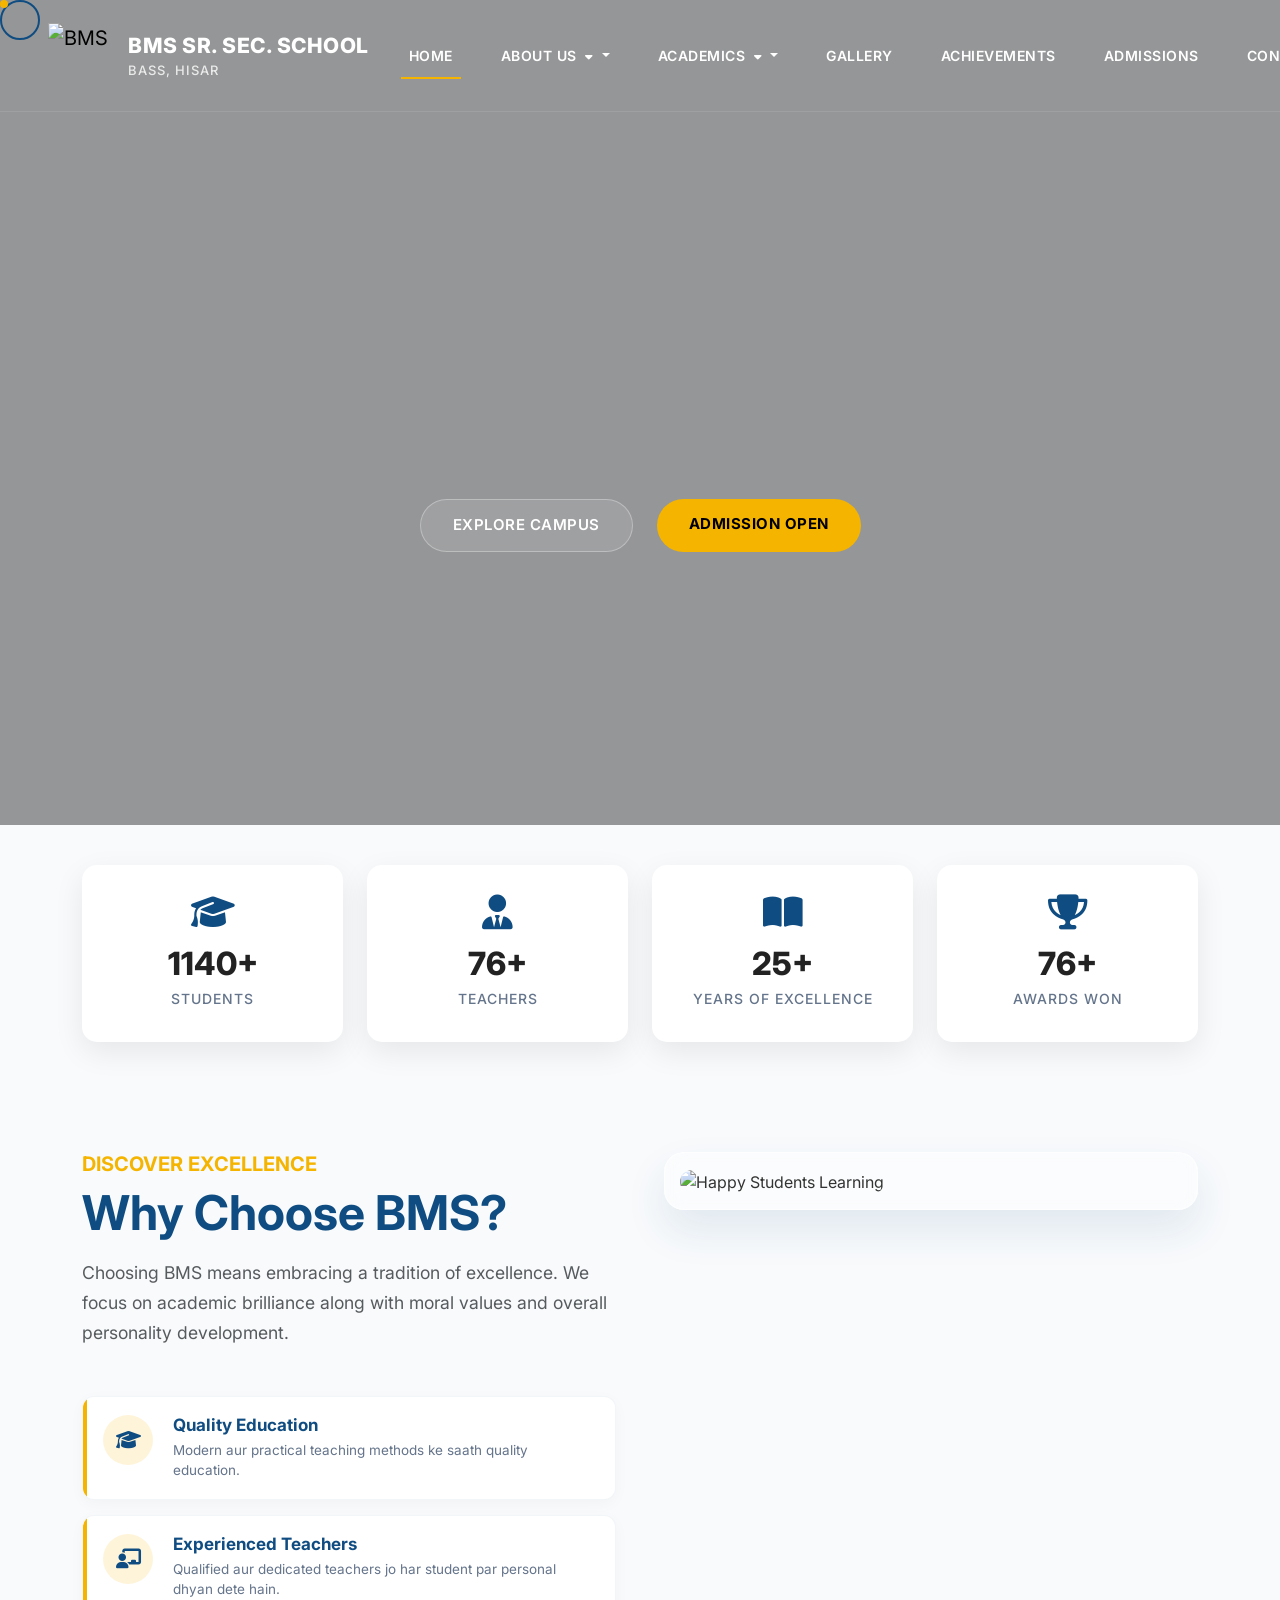
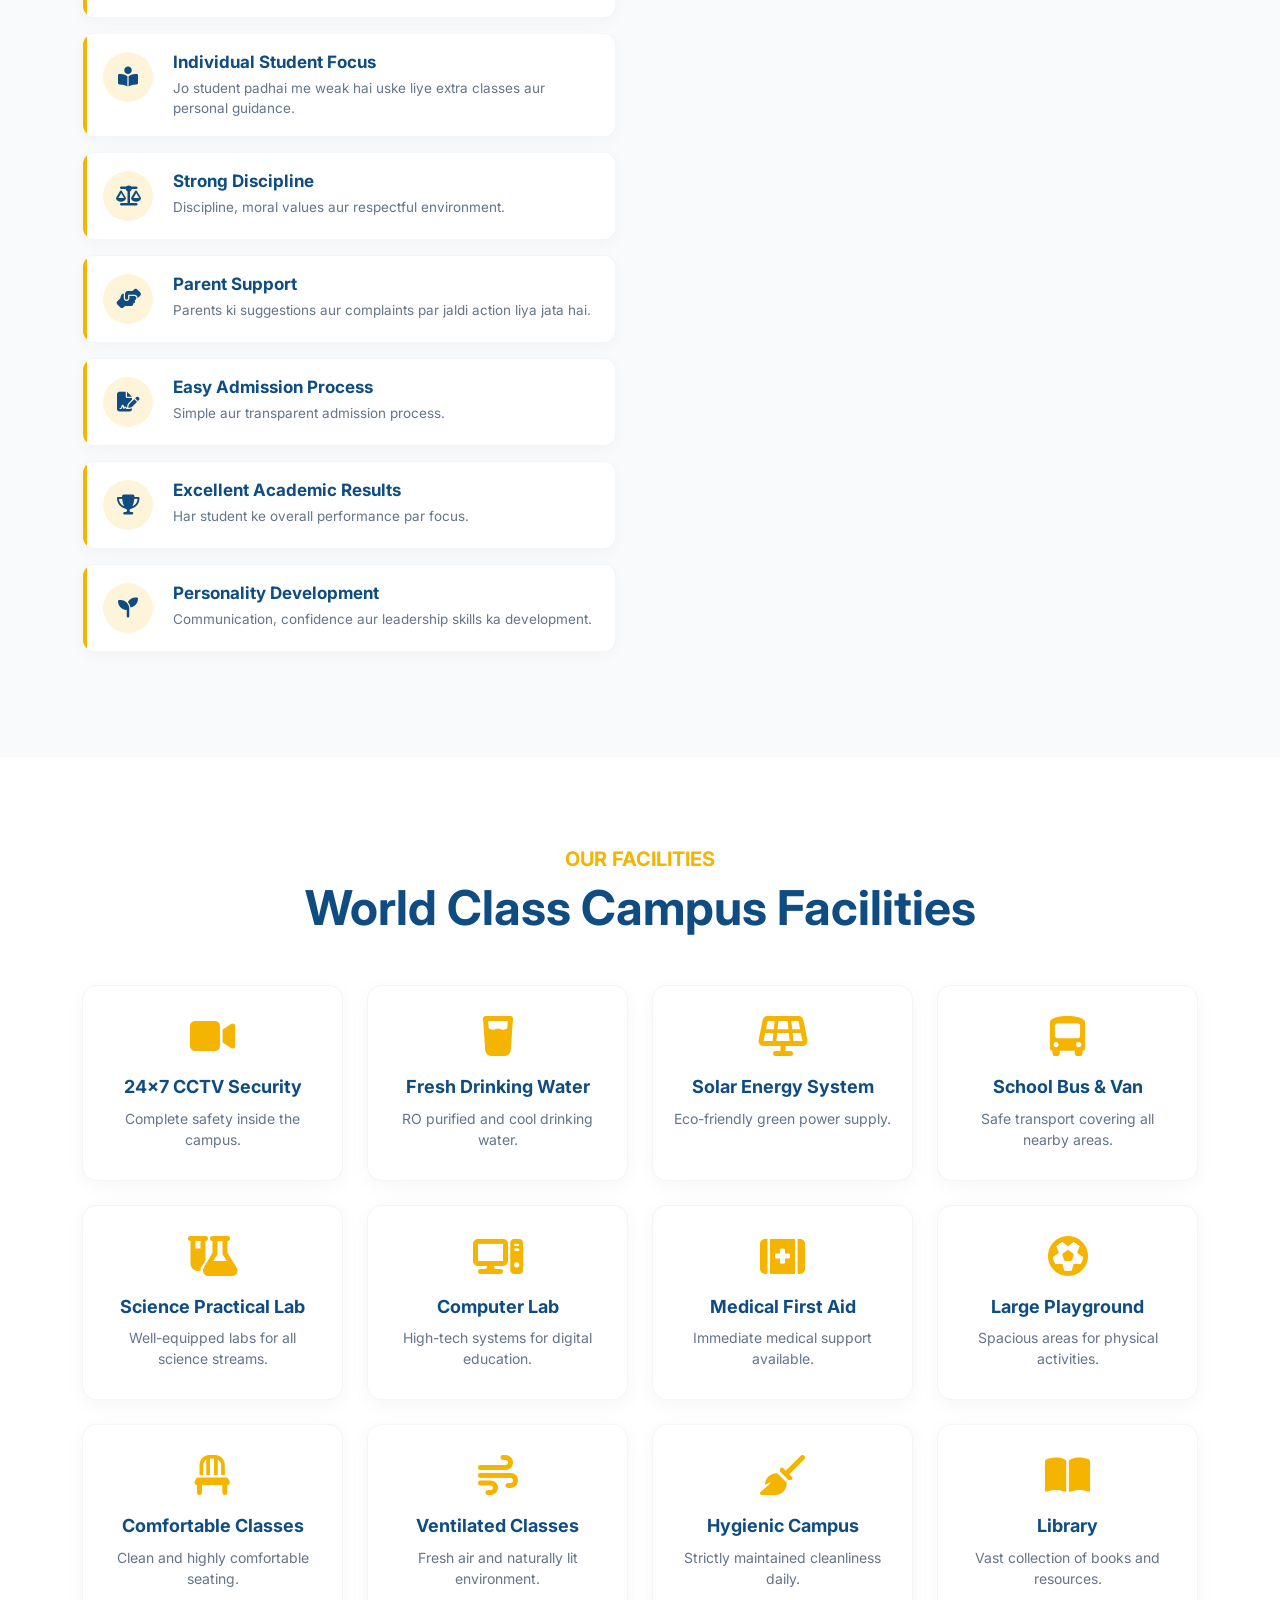
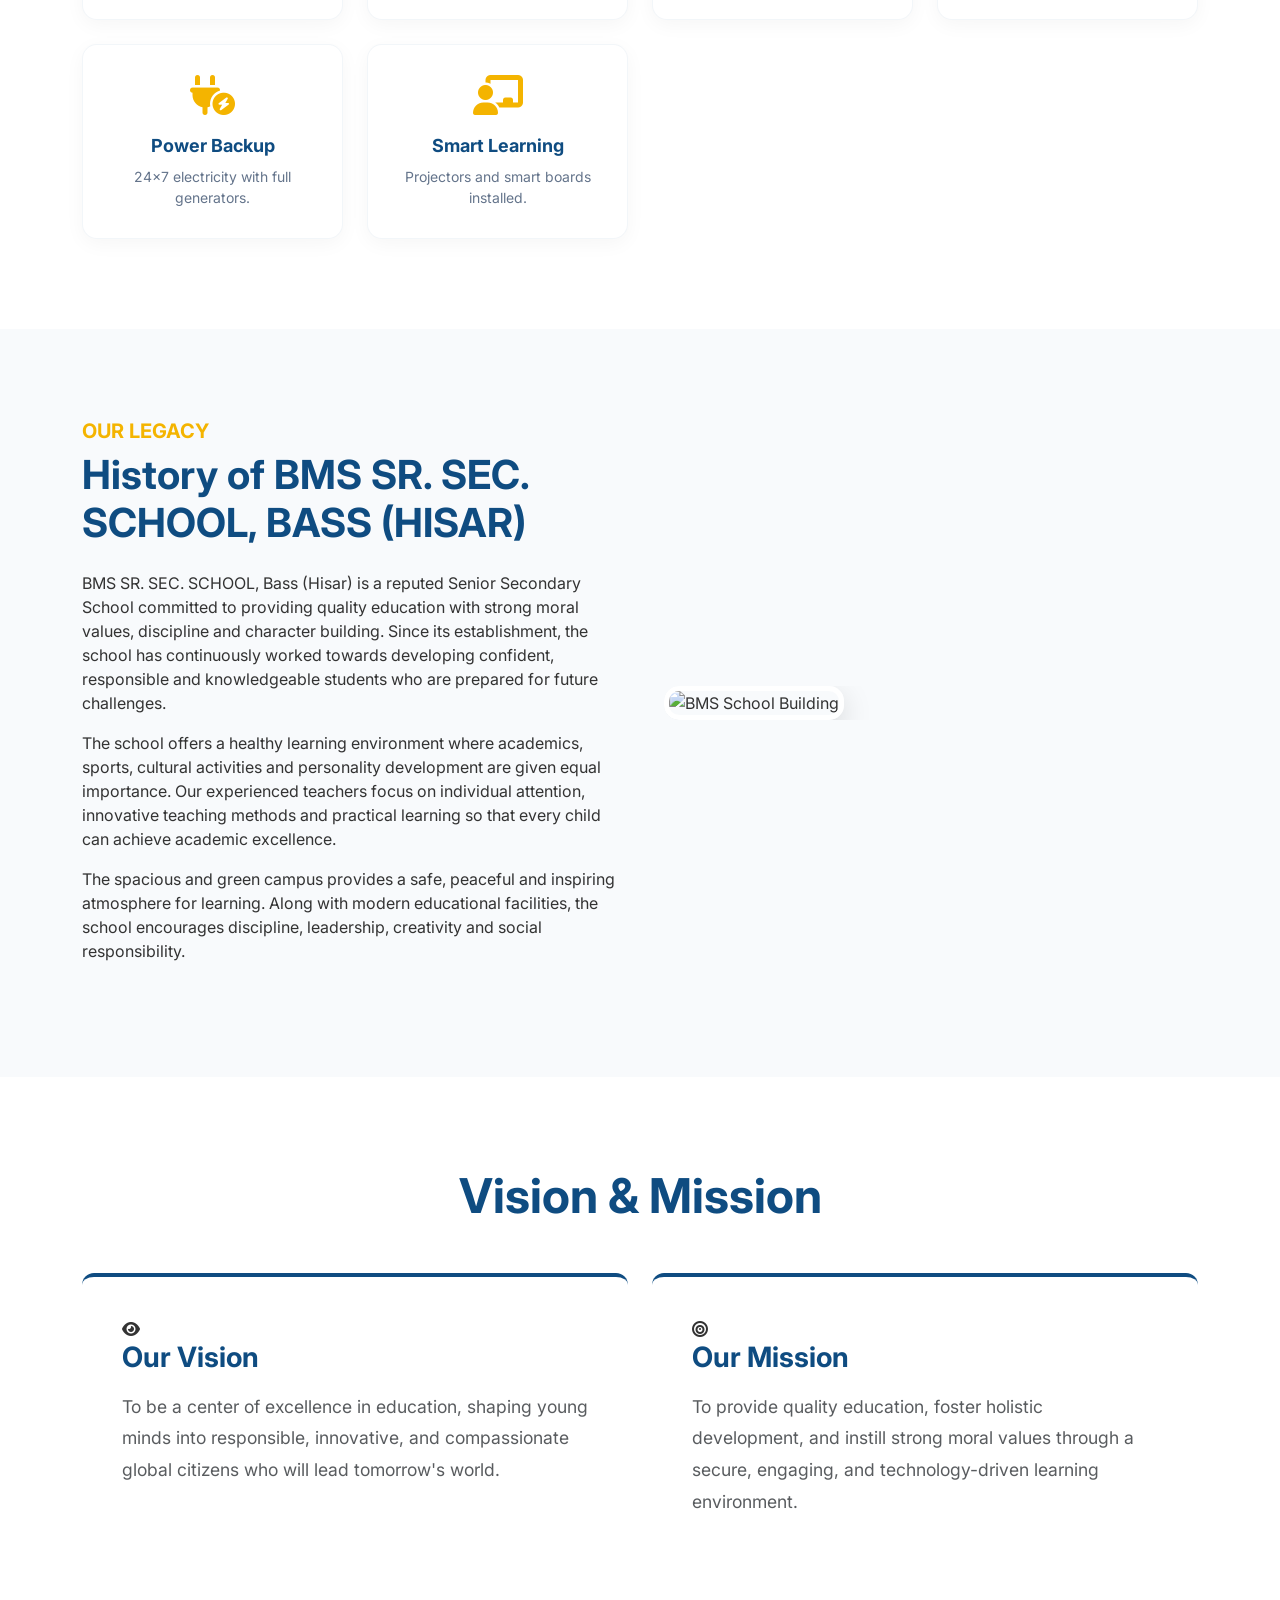
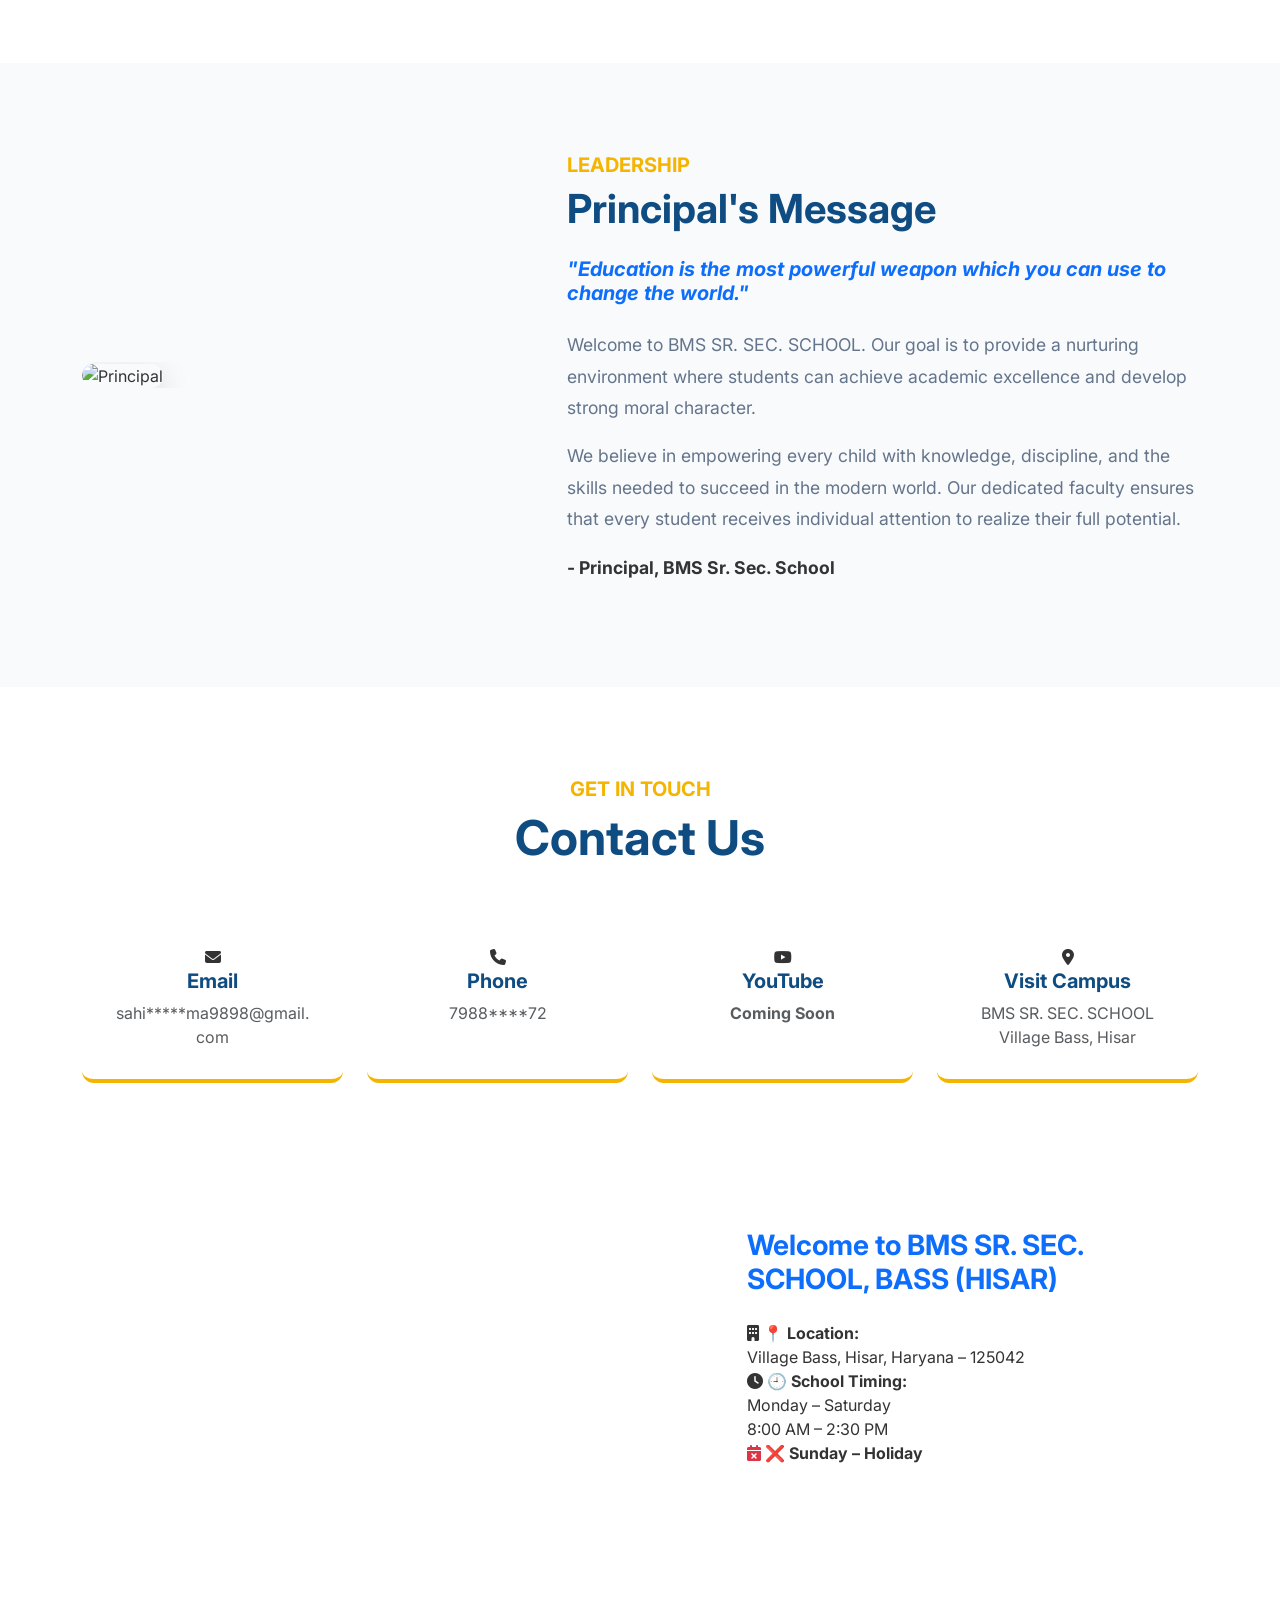
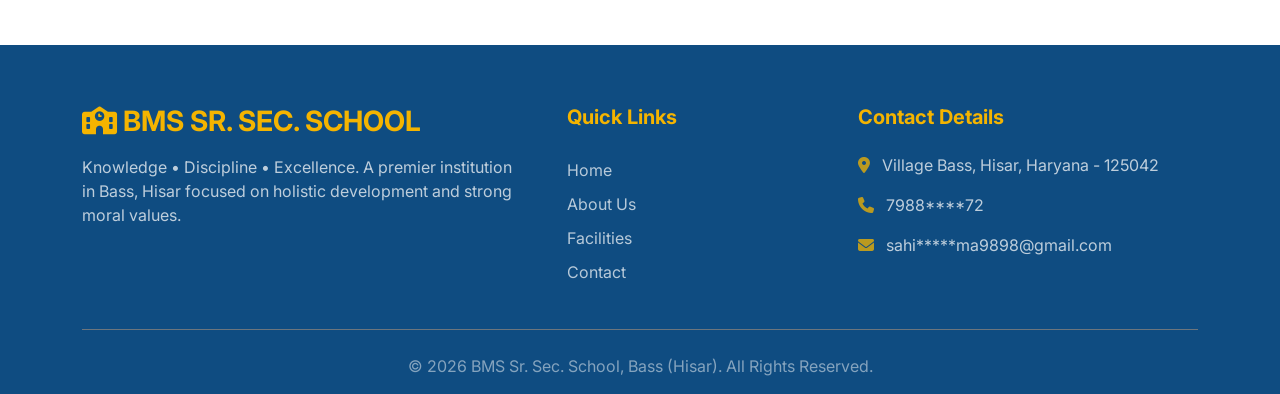
==== index.html @ 58c62a72 "Add files via upload" ====
<!DOCTYPE html>
<html lang="en" data-theme="light">
<head>
    <meta charset="UTF-8">
    <meta name="viewport" content="width=device-width, initial-scale=1.0, maximum-scale=1.0, user-scalable=no">
    <title>BMS SR. SEC. SCHOOL, BASS (HISAR) | Excellence in Education</title>
    
    <!-- SEO & Meta Tags -->
    <meta name="description" content="BMS SR. SEC. SCHOOL, Bass (Hisar) - Knowledge • Discipline • Excellence. A premier Senior Secondary School.">
    
    <!-- CDNs (ALL OLD FUNCTIONS RETAINED) -->
    <link href="https://cdn.jsdelivr.net/npm/bootstrap@5.3.0/dist/css/bootstrap.min.css" rel="stylesheet">
    <link rel="stylesheet" href="https://cdnjs.cloudflare.com/ajax/libs/font-awesome/6.4.0/css/all.min.css">
    <link rel="stylesheet" href="https://unpkg.com/aos@next/dist/aos.css" />
    <link rel="stylesheet" href="https://cdn.jsdelivr.net/npm/sweetalert2@11/dist/sweetalert2.min.css">
    <link rel="stylesheet" href="https://cdn.jsdelivr.net/npm/glightbox/dist/css/glightbox.min.css" />
    
    <!-- Fonts -->
    <link href="https://fonts.googleapis.com/css2?family=Inter:wght@300;400;500;600;700;800&family=Great+Vibes&display=swap" rel="stylesheet">
    
    <style>
        /* =========================================
           VARIABLES & THEME (Blue, White, Golden)
           ========================================= */
        :root {
            --primary: #0F4C81;    /* Royal Blue */
            --gold: #F4B400;       /* Golden */
            --gold-glow: rgba(244, 180, 0, 0.4);
            --bg-color: #F8FAFC;
            --bg-theme: #FFFFFF;
            --text-color: #333333;
            --text-muted: #64748b;
        }

        * { margin: 0; padding: 0; box-sizing: border-box; }
        
        /* STRICT OVERFLOW FIX FOR MOBILE */
        html, body { 
            scroll-behavior: smooth; 
            font-family: 'Inter', sans-serif; 
            background-color: var(--bg-color); 
            color: var(--text-color); 
            overflow-x: hidden; 
            width: 100%;
            max-width: 100vw;
        }
        
        h1, h2, h3, h4, h5, h6 { font-weight: 700; color: var(--primary); }
        .text-gold { color: var(--gold) !important; }
        .bg-theme { background-color: var(--bg-theme); }
        .premium-section { padding: 90px 0; }
        a { text-decoration: none; }

        /* =========================================
           TRANSPARENT GLASS NAVBAR (FIXED OVERLAP)
           ========================================= */
        .premium-nav { 
            background: transparent; 
            padding: 18px 0; 
            transition: all 0.5s cubic-bezier(0.4, 0, 0.2, 1); 
            z-index: 1000; 
            border-bottom: 1px solid rgba(255,255,255,0.1);
        }
        .premium-nav.scrolled { 
            padding: 12px 0; 
            background: rgba(255, 255, 255, 0.98); 
            box-shadow: 0 10px 30px rgba(0,0,0,0.1); 
            border-bottom: none;
        }
        
        /* Left Side: Brand Logo & Text Alignment (Perfectly Spaced) */
        .school-brand-box { 
            display: flex; 
            flex-direction: row; 
            align-items: center; 
            text-decoration: none;
            gap: 15px; /* Better spacing between logo and text */
        }
        .nav-logo-img { 
            width: 65px; 
            height: 65px; 
            object-fit: contain; 
            background: transparent; 
            transition: transform 0.4s, width 0.4s, height 0.4s;
        }
        .premium-nav.scrolled .nav-logo-img { width: 55px; height: 55px; }
        
        .school-logo-text { 
            text-align: left; 
            display: flex;
            flex-direction: column;
            justify-content: center;
            margin-top: 3px; /* Slightly lowered text for perfect alignment */
        }
        .school-logo-text h4 { 
            margin: 0 0 3px 0; 
            font-weight: 800; 
            font-size: 21px; 
            color: #fff; 
            letter-spacing: 0.5px; 
            transition: color 0.4s; 
            white-space: nowrap; /* Prevents text breaking into two lines */
        }
        .premium-nav.scrolled .school-logo-text h4 { color: var(--primary); }
        .school-logo-text p { 
            margin: 0; 
            font-weight: 500; 
            font-size: 13px; 
            color: rgba(255,255,255,0.8); 
            letter-spacing: 1px; 
            text-transform: uppercase; 
            transition: color 0.4s; 
        }
        .premium-nav.scrolled .school-logo-text p { color: var(--text-muted); }

        /* Centered Menu Styling with Premium Spacing */
        .nav-hover { 
            position: relative; 
            color: #fff !important; 
            font-weight: 600; 
            margin: 0 16px; /* Increased spacing */
            font-size: 14px; 
            cursor: pointer;
            text-transform: uppercase;
            letter-spacing: 0.5px;
            transition: color 0.4s;
        }
        .premium-nav.scrolled .nav-hover { color: #333 !important; }
        
        .nav-hover::before { content: ''; position: absolute; width: 0; height: 2px; bottom: -5px; left: 0; background-color: var(--gold); transition: width 0.3s ease; }
        .nav-hover:hover::before, .nav-hover.active-link::before { width: 100%; }
        .dropdown-toggle.nav-hover::before { display: none !important; }

        .navbar-toggler { border-color: rgba(255,255,255,0.5); padding: 8px 12px; }
        .premium-nav.scrolled .navbar-toggler { border-color: rgba(0,0,0,0.1); }
        
        .dropdown-menu { border-radius: 8px; box-shadow: 0 10px 30px rgba(15, 76, 129, 0.1); border: 1px solid rgba(15, 76, 129, 0.05); padding: 10px 0; z-index: 1050; }
        .dropdown-item { padding: 8px 20px; font-weight: 500; color: #333 !important; font-size: 14px; transition: 0.3s; }
        .dropdown-item:hover { background-color: rgba(15, 76, 129, 0.05); color: var(--primary) !important; padding-left: 25px;}

        /* Modern Grid Centering to avoid Overlap */
        @media (min-width: 1200px) {
            .premium-nav .container-fluid {
                display: grid;
                grid-template-columns: 1fr auto 1fr;
                align-items: center;
            }
            .premium-nav .navbar-brand { grid-column: 1; position: static; justify-self: start; }
            .premium-nav .navbar-collapse { grid-column: 2; width: 100%; justify-content: center; }
        }
        @media (min-width: 992px) and (max-width: 1199px) {
            /* Fallback flexbox for medium screens to avoid squeezing */
            .premium-nav .navbar-brand { position: static; margin-right: 20px; }
            .premium-nav .navbar-collapse { justify-content: flex-end; }
        }
        
        @keyframes fadeIn { from { opacity: 0; transform: translateY(10px); } to { opacity: 1; transform: translateY(0); } }

        /* =========================================
           BUTTONS & RIPPLE
           ========================================= */
        .btn-gold { background-color: var(--gold); color: #000; font-weight: 700; border: none; padding: 14px 32px; border-radius: 50px; transition: all 0.3s; font-size: 15px; text-transform: uppercase; letter-spacing: 0.5px; white-space: nowrap;}
        .btn-gold:hover { background-color: #fff; color: var(--gold); transform: translateY(-3px); box-shadow: 0 8px 20px rgba(255,255,255,0.2); }
        
        .btn-primary-custom { background: rgba(255,255,255,0.1); backdrop-filter: blur(5px); color: #fff; border: 1px solid rgba(255,255,255,0.3); font-weight: 600; padding: 14px 32px; border-radius: 50px; transition: all 0.3s; font-size: 15px; text-transform: uppercase; letter-spacing: 0.5px; white-space: nowrap;}
        .btn-primary-custom:hover { background-color: var(--primary); transform: translateY(-3px); color: #fff; border-color: var(--primary); box-shadow: 0 8px 20px rgba(15,76,129,0.3); }

        .btn-ripple { position: relative; overflow: hidden; }
        .btn-ripple .ripple { position: absolute; background: rgba(255, 255, 255, 0.5); border-radius: 50%; transform: scale(0); animation: ripple-anim 0.6s linear; pointer-events: none; }
        @keyframes ripple-anim { to { transform: scale(4); opacity: 0; } }
        
        .hover-lift { transition: 0.3s; }
        .hover-lift:hover { transform: translateY(-4px); }

        /* =========================================
           HERO SECTION (CLEAN & PREMIUM)
           ========================================= */
        .hero-fullscreen { position: relative; min-height: 95vh; display: flex; align-items: center; justify-content: center; overflow: hidden; }
        
        /* Slow Background Zoom */
        .hero-bg-img {
            position: absolute; top: 0; left: 0; width: 100%; height: 100%;
            background-image: url('assets/home-bg.jpg.png'); 
            background-size: cover; background-position: center; background-repeat: no-repeat;
            animation: slowZoom 25s infinite alternate linear; z-index: 0;
        }
        @keyframes slowZoom { 0% { transform: scale(1); } 100% { transform: scale(1.15); } }
        
        /* Dark Overlay 35-40% */
        .hero-bg-overlay { position: absolute; top: 0; left: 0; width: 100%; height: 100%; background: rgba(0, 0, 0, 0.40); z-index: 1; }
        #particles-js { position: absolute; top: 0; left: 0; width: 100%; height: 100%; z-index: 2; }
        
        .hero-content { z-index: 3; position: relative; color: white; padding-top: 100px; display: flex; flex-direction: column; align-items: center; justify-content: center;}

        /* =========================================
           CARDS & SECTIONS
           ========================================= */
        .stats-white-container { position: relative; background-color: var(--bg-color); padding: 40px 0 20px 0; z-index: 10; margin-top: -30px;}
        .premium-stat-card { background: #fff; border-radius: 15px; box-shadow: 0 10px 30px rgba(0,0,0,0.08); padding: 30px 20px; text-align: center; transition: all 0.4s ease; border-bottom: 3px solid transparent;}
        .premium-stat-card:hover { transform: translateY(-10px); border-bottom: 3px solid var(--primary); box-shadow: 0 15px 40px rgba(15,76,129,0.15); }
        .premium-stat-card i { font-size: 35px; color: var(--primary); margin-bottom: 15px; }
        .premium-stat-card h2 { font-weight: 800; color: #222; margin-bottom: 5px; font-size: 32px;}
        .premium-stat-card p { margin: 0; font-size: 14px; font-weight: 500; color: var(--text-muted); text-transform: uppercase; letter-spacing: 1px;}

        .why-choose-list-item { display: flex; align-items: flex-start; background: #fff; padding: 18px 20px; border-radius: 12px; margin-bottom: 15px; box-shadow: 0 4px 15px rgba(0,0,0,0.03); border: 1px solid rgba(15,76,129,0.05); transition: all 0.4s; position: relative; overflow: hidden; }
        .why-choose-list-item::before { content: ''; position: absolute; left: 0; top: 0; width: 4px; height: 100%; background: var(--gold); transition: width 0.3s ease; z-index: 0; }
        .why-choose-list-item:hover::before { width: 100%; background: var(--primary); }
        .why-choose-list-item:hover { transform: translateY(-5px); box-shadow: 0 15px 35px rgba(15,76,129,0.12); }
        .wc-icon { width: 50px; height: 50px; background: rgba(244, 180, 0, 0.15); color: var(--primary); border-radius: 50%; display: flex; align-items: center; justify-content: center; font-size: 20px; margin-right: 20px; transition: 0.5s; z-index: 1; flex-shrink: 0;}
        .why-choose-list-item:hover .wc-icon { background: #fff; color: var(--gold); transform: rotateY(360deg) scale(1.1); box-shadow: 0 5px 15px rgba(0,0,0,0.1); }
        .wc-text { z-index: 1; transition: 0.3s; }
        .wc-text h4 { font-size: 17px; font-weight: 700; margin-bottom: 5px; color: var(--primary); }
        .wc-text p { font-size: 13.5px; color: var(--text-muted); margin: 0; line-height: 1.5; }
        .why-choose-list-item:hover .wc-text h4, .why-choose-list-item:hover .wc-text p { color: #fff; }

        .why-choose-img-wrapper { position: sticky; top: 100px; padding: 15px; background: rgba(255,255,255,0.4); backdrop-filter: blur(10px); border-radius: 20px; box-shadow: 0 20px 40px rgba(15, 76, 129, 0.1); border: 1px solid rgba(255,255,255,0.6); overflow: hidden; }
        .why-choose-img { width: 100%; height: auto; border-radius: 15px; object-fit: cover; transition: transform 0.6s ease; }
        .why-choose-img-wrapper:hover .why-choose-img { transform: scale(1.05); }

        .premium-facility-card { background: #fff; border-radius: 15px; padding: 30px 20px; text-align: center; box-shadow: 0 5px 20px rgba(0,0,0,0.04); border: 1px solid rgba(15,76,129,0.05); height: 100%; transition: all 0.4s ease; position: relative; z-index: 1; overflow: hidden; }
        .premium-facility-card::after { content: ''; position: absolute; top: -100%; left: 0; width: 100%; height: 100%; background: linear-gradient(135deg, var(--primary), #1a66a8); transition: all 0.5s ease; z-index: -1; border-radius: 15px 15px 0 0; }
        .premium-facility-card:hover::after { top: 0; border-radius: 0; }
        .premium-facility-card:hover { transform: translateY(-10px); box-shadow: 0 15px 35px rgba(15,76,129,0.15); }
        .fac-icon { font-size: 40px; color: var(--gold); margin-bottom: 20px; transition: 0.4s ease; }
        .premium-facility-card:hover .fac-icon { transform: scale(1.2) translateY(-5px); color: #fff; }
        .premium-facility-card h4 { font-size: 18px; font-weight: 700; color: var(--primary); margin-bottom: 10px; transition: 0.4s ease; }
        .premium-facility-card p { font-size: 14px; color: var(--text-muted); margin: 0; line-height: 1.5; transition: 0.4s ease; }
        .premium-facility-card:hover h4, .premium-facility-card:hover p { color: #fff; }

        .about-image-wrapper { position: relative; border-radius: 15px; overflow: hidden; box-shadow: var(--card-shadow); transition: transform 0.5s ease; animation: floatAnim 6s ease-in-out infinite; }
        .about-image-wrapper img { width: 100%; height: auto; border-radius: 15px; border: 5px solid white; box-shadow: 0 10px 30px rgba(0,0,0,0.15); }
        @keyframes floatAnim { 0% { transform: translateY(0px) rotate(0deg); } 50% { transform: translateY(-15px) rotate(1deg); } 100% { transform: translateY(0px) rotate(0deg); } }
        
        .vision-box { background: var(--bg-theme); padding: 40px; border-radius: 12px; box-shadow: var(--card-shadow); height: 100%; border-top: 4px solid var(--primary);}
        .contact-card { background: #fff; border-radius: 12px; padding: 30px; text-align: center; box-shadow: var(--card-shadow); transition: transform 0.3s ease; height: 100%; border-bottom: 4px solid var(--gold);}
        .contact-card:hover { transform: translateY(-5px); }
        .map-container { border-radius: 12px; overflow: hidden; box-shadow: var(--card-shadow); height: 400px; width: 100%; }
        .map-container iframe { width: 100%; height: 100%; border: none; }
        
        /* Cursor & Loader */
        .custom-cursor { width: 8px; height: 8px; background: var(--gold); border-radius: 50%; position: fixed; pointer-events: none; z-index: 9999; }
        .custom-cursor-follower { width: 40px; height: 40px; border: 2px solid var(--primary); border-radius: 50%; position: fixed; pointer-events: none; z-index: 9998; transition: transform 0.2s ease; }
        .page-loader { position: fixed; top: 0; left: 0; width: 100%; height: 100%; background: var(--primary); z-index: 10000; display: flex; justify-content: center; align-items: center; transition: opacity 0.5s ease; }
        .loader-spinner { width: 60px; height: 60px; border: 4px solid rgba(255,255,255,0.2); border-top-color: var(--gold); border-radius: 50%; animation: spin 1s infinite linear; }
        @keyframes spin { 100% { transform: rotate(360deg); } }

        .premium-footer { background: var(--primary); color: white; padding-top: 60px; }
        .footer-links a { color: rgba(255,255,255,0.7); transition: all 0.3s; display: block; padding: 5px 0; }
        .footer-links a:hover { color: var(--gold); padding-left: 5px; }

        /* =========================================
           MOBILE RESPONSIVE OPTIMIZATION
           ========================================= */
        @media (max-width: 991px) {
            .navbar-collapse {
                background: #ffffff;
                padding: 20px;
                border-radius: 12px;
                box-shadow: 0 15px 40px rgba(0,0,0,0.15);
                margin-top: 15px;
                position: absolute;
                width: calc(100% - 30px);
                left: 15px;
                top: 100%;
                z-index: 1050;
            }
            .nav-hover { color: var(--primary) !important; padding: 12px 10px; display: block; border-bottom: 1px solid rgba(0,0,0,0.05); margin: 0; }
            .dropdown-menu { border: none; box-shadow: none; background: rgba(15, 76, 129, 0.03); padding-left: 15px; }
            
            .navbar-brand { left: 1rem !important; position: relative !important;}
            .school-logo-text h4 { font-size: 18px; }
            
            .why-choose-img-wrapper { position: relative; top: 0; margin-top: 30px; }
            .nav-logo-img { width: 50px; height: 50px; }
            
            .custom-cursor, .custom-cursor-follower { display: none !important; }
            .premium-section { padding: 60px 0; }
        }

        @media (max-width: 576px) {
            .hero-content .d-flex { flex-direction: column; width: 100%; gap: 15px !important;}
            .hero-content .btn { width: 100%; text-align: center; justify-content: center;}
            .premium-stat-card { padding: 20px 15px; }
            .contact-card { padding: 20px; }
            .school-logo-text h4 { font-size: 16px; }
        }
    </style>
</head>
<body>

    <div class="page-loader" id="loader"><div class="loader-spinner"></div></div>
    <div class="custom-cursor"></div><div class="custom-cursor-follower"></div>

    <!-- 1. FULLY RESPONSIVE & CENTERED TRANSPARENT NAVBAR (FIXED OVERLAP & ALIGNMENT) -->
    <nav class="navbar navbar-expand-lg premium-nav fixed-top" id="navbar">
        <div class="container-fluid px-3 px-lg-5 position-relative">
            <!-- Left Side: Official Logo & Text -->
            <a class="navbar-brand school-brand-box scroll-link" href="index.html#home">
                <img src="Screenshot 2026-07-30 160633.jpg" alt="BMS Logo" class="nav-logo-img">
                <div class="school-logo-text d-none d-sm-flex">
                    <h4>BMS SR. SEC. SCHOOL</h4>
                    <p>Bass, Hisar</p>
                </div>
            </a>
            
            <button class="navbar-toggler ms-auto" type="button" data-bs-toggle="collapse" data-bs-target="#navbarNav" aria-expanded="false" aria-label="Toggle navigation">
                <i class="fa-solid fa-bars text-white" style="font-size:24px;" id="nav-toggle-icon"></i>
            </button>
            
            <!-- Center: Menus (Perfectly Spaced, No Right Side Buttons) -->
            <div class="collapse navbar-collapse" id="navbarNav">
                <ul class="navbar-nav mx-auto nav-scrollspy">
                    <li class="nav-item"><a class="nav-link nav-hover active-link scroll-link" href="index.html#home">HOME</a></li>
                    
                    <li class="nav-item dropdown">
                        <a class="nav-link nav-hover dropdown-toggle" href="#" id="aboutDropdown" role="button" data-bs-toggle="dropdown" aria-expanded="false">
                            ABOUT US <i class="fa-solid fa-caret-down ms-1" style="font-size:12px;"></i>
                        </a>
                        <ul class="dropdown-menu mt-2" aria-labelledby="aboutDropdown">
                            <li><a class="dropdown-item scroll-link" href="index.html#history">History</a></li>
                            <li><a class="dropdown-item scroll-link" href="index.html#vision">Vision & Mission</a></li>
                            <li><a class="dropdown-item scroll-link" href="index.html#principal">Principal's Message</a></li>
                            <li><hr class="dropdown-divider"></li>
                            <li><a class="dropdown-item scroll-link" href="index.html#facilities">Facilities</a></li>
                        </ul>
                    </li>

                    <li class="nav-item dropdown">
                        <a class="nav-link nav-hover dropdown-toggle" href="#" id="academicsDropdown" role="button" data-bs-toggle="dropdown" aria-expanded="false">
                            ACADEMICS <i class="fa-solid fa-caret-down ms-1" style="font-size:12px;"></i>
                        </a>
                        <ul class="dropdown-menu mt-2" aria-labelledby="academicsDropdown">
                            <li><a class="dropdown-item" href="curriculum.html">Curriculum</a></li>
                            <li><a class="dropdown-item" href="examination.html">Examination</a></li>
                            <li><a class="dropdown-item" href="co-curricular.html">Co-Curricular Activities</a></li>
                        </ul>
                    </li>

                    <li class="nav-item"><a class="nav-link nav-hover" href="gallery.html">GALLERY</a></li>
                    <li class="nav-item"><a class="nav-link nav-hover" href="achievements.html">ACHIEVEMENTS</a></li>
                    <li class="nav-item"><a class="nav-link nav-hover" href="admissions.html">ADMISSIONS</a></li>
                    <li class="nav-item"><a class="nav-link nav-hover scroll-link" href="index.html#contact">CONTACT</a></li>
                </ul>
            </div>
        </div>
    </nav>

    <!-- 2. RESPONSIVE HERO SECTION (Clean & Text-Free) -->
    <section id="home">
        <section class="hero-fullscreen">
            <!-- Slow Zoom Background -->
            <div class="hero-bg-img"></div>
            <!-- 35-40% Overlay -->
            <div class="hero-bg-overlay"></div>
            <!-- Particles -->
            <div id="particles-js"></div> 
            
            <div class="container hero-content px-3 px-lg-5 w-100 d-flex justify-content-center align-items-center">
                <!-- Clean Hero: Only Buttons exist here, No overlapping text -->
                <div class="d-flex flex-wrap justify-content-center gap-4 mt-5 pt-5" data-aos="fade-up" data-aos-duration="1200">
                    <a href="#why-choose" class="btn-primary-custom btn-ripple scroll-link hover-lift">Explore Campus</a>
                    <a href="admissions.html" class="btn-gold btn-ripple hover-lift">Admission Open</a>
                </div>
            </div>
        </section>

        <!-- STATS CARDS -->
        <div class="stats-white-container">
            <div class="container">
                <div class="row g-4">
                    <div class="col-lg-3 col-md-6 col-sm-6 col-12" data-aos="fade-up" data-aos-delay="100">
                        <div class="premium-stat-card btn-ripple">
                            <i class="fa-solid fa-graduation-cap"></i>
                            <h2><span class="counter" data-target="1500">0</span>+</h2>
                            <p>Students</p>
                        </div>
                    </div>
                    <div class="col-lg-3 col-md-6 col-sm-6 col-12" data-aos="fade-up" data-aos-delay="200">
                        <div class="premium-stat-card btn-ripple">
                            <i class="fa-solid fa-user-tie"></i>
                            <h2><span class="counter" data-target="80">0</span>+</h2>
                            <p>Teachers</p>
                        </div>
                    </div>
                    <div class="col-lg-3 col-md-6 col-sm-6 col-12" data-aos="fade-up" data-aos-delay="300">
                        <div class="premium-stat-card btn-ripple">
                            <i class="fa-solid fa-book-open"></i>
                            <h2><span class="counter" data-target="25">0</span>+</h2>
                            <p>Years of Excellence</p>
                        </div>
                    </div>
                    <div class="col-lg-3 col-md-6 col-sm-6 col-12" data-aos="fade-up" data-aos-delay="400">
                        <div class="premium-stat-card btn-ripple">
                            <i class="fa-solid fa-trophy"></i>
                            <h2><span class="counter" data-target="100">0</span>+</h2>
                            <p>Awards Won</p>
                        </div>
                    </div>
                </div>
            </div>
        </div>
    </section>

    <!-- SECTION 1: WHY CHOOSE BMS -->
    <section id="why-choose" class="premium-section bg-color scroll-section">
        <div class="container">
            <div class="row g-5">
                <div class="col-lg-6" data-aos="fade-right">
                    <h5 class="text-gold fw-bold text-uppercase mb-2">Discover Excellence</h5>
                    <h2 class="display-5 fw-bold mb-3">Why Choose BMS?</h2>
                    <p class="text-muted mb-5" style="font-size: 1.1rem; line-height: 1.7;">
                        Choosing BMS means embracing a tradition of excellence. We focus on academic brilliance along with moral values and overall personality development.
                    </p>
                    
                    <div class="why-choose-list-item" data-aos="fade-up">
                        <div class="wc-icon"><i class="fa-solid fa-graduation-cap"></i></div>
                        <div class="wc-text"><h4>Quality Education</h4><p>Modern aur practical teaching methods ke saath quality education.</p></div>
                    </div>
                    <div class="why-choose-list-item" data-aos="fade-up">
                        <div class="wc-icon"><i class="fa-solid fa-chalkboard-user"></i></div>
                        <div class="wc-text"><h4>Experienced Teachers</h4><p>Qualified aur dedicated teachers jo har student par personal dhyan dete hain.</p></div>
                    </div>
                    <div class="why-choose-list-item" data-aos="fade-up">
                        <div class="wc-icon"><i class="fa-solid fa-book-reader"></i></div>
                        <div class="wc-text"><h4>Individual Student Focus</h4><p>Jo student padhai me weak hai uske liye extra classes aur personal guidance.</p></div>
                    </div>
                    <div class="why-choose-list-item" data-aos="fade-up">
                        <div class="wc-icon"><i class="fa-solid fa-scale-balanced"></i></div>
                        <div class="wc-text"><h4>Strong Discipline</h4><p>Discipline, moral values aur respectful environment.</p></div>
                    </div>
                    <div class="why-choose-list-item" data-aos="fade-up">
                        <div class="wc-icon"><i class="fa-solid fa-handshake-angle"></i></div>
                        <div class="wc-text"><h4>Parent Support</h4><p>Parents ki suggestions aur complaints par jaldi action liya jata hai.</p></div>
                    </div>
                    <div class="why-choose-list-item" data-aos="fade-up">
                        <div class="wc-icon"><i class="fa-solid fa-file-signature"></i></div>
                        <div class="wc-text"><h4>Easy Admission Process</h4><p>Simple aur transparent admission process.</p></div>
                    </div>
                    <div class="why-choose-list-item" data-aos="fade-up">
                        <div class="wc-icon"><i class="fa-solid fa-trophy"></i></div>
                        <div class="wc-text"><h4>Excellent Academic Results</h4><p>Har student ke overall performance par focus.</p></div>
                    </div>
                    <div class="why-choose-list-item" data-aos="fade-up">
                        <div class="wc-icon"><i class="fa-solid fa-seedling"></i></div>
                        <div class="wc-text"><h4>Personality Development</h4><p>Communication, confidence aur leadership skills ka development.</p></div>
                    </div>
                </div>

                <div class="col-lg-6" data-aos="zoom-in" data-aos-duration="1500">
                    <div class="why-choose-img-wrapper">
                        <img src="https://images.unsplash.com/photo-1577896851231-70ef18881754?auto=format&fit=crop&w=1000&q=80" alt="Happy Students Learning" class="why-choose-img">
                    </div>
                </div>
            </div>
        </div>
    </section>

    <!-- SECTION 2: OUR FACILITIES -->
    <section id="facilities" class="premium-section bg-theme scroll-section">
        <div class="container">
            <div class="text-center mb-5" data-aos="fade-up">
                <h5 class="text-gold fw-bold text-uppercase">Our Facilities</h5>
                <h2 class="display-5 fw-bold">World Class Campus Facilities</h2>
            </div>
            
            <div class="row g-4">
                <div class="col-lg-3 col-md-4 col-sm-6 col-12" data-aos="zoom-in" data-aos-delay="50">
                    <div class="premium-facility-card btn-ripple">
                        <i class="fa-solid fa-video fac-icon"></i>
                        <h4>24×7 CCTV Security</h4>
                        <p>Complete safety inside the campus.</p>
                    </div>
                </div>
                <div class="col-lg-3 col-md-4 col-sm-6 col-12" data-aos="zoom-in" data-aos-delay="100">
                    <div class="premium-facility-card btn-ripple">
                        <i class="fa-solid fa-glass-water fac-icon"></i>
                        <h4>Fresh Drinking Water</h4>
                        <p>RO purified and cool drinking water.</p>
                    </div>
                </div>
                <div class="col-lg-3 col-md-4 col-sm-6 col-12" data-aos="zoom-in" data-aos-delay="150">
                    <div class="premium-facility-card btn-ripple">
                        <i class="fa-solid fa-solar-panel fac-icon"></i>
                        <h4>Solar Energy System</h4>
                        <p>Eco-friendly green power supply.</p>
                    </div>
                </div>
                <div class="col-lg-3 col-md-4 col-sm-6 col-12" data-aos="zoom-in" data-aos-delay="200">
                    <div class="premium-facility-card btn-ripple">
                        <i class="fa-solid fa-bus-simple fac-icon"></i>
                        <h4>School Bus & Van</h4>
                        <p>Safe transport covering all nearby areas.</p>
                    </div>
                </div>
                <div class="col-lg-3 col-md-4 col-sm-6 col-12" data-aos="zoom-in" data-aos-delay="250">
                    <div class="premium-facility-card btn-ripple">
                        <i class="fa-solid fa-flask-vial fac-icon"></i>
                        <h4>Science Practical Lab</h4>
                        <p>Well-equipped labs for all science streams.</p>
                    </div>
                </div>
                <div class="col-lg-3 col-md-4 col-sm-6 col-12" data-aos="zoom-in" data-aos-delay="300">
                    <div class="premium-facility-card btn-ripple">
                        <i class="fa-solid fa-computer fac-icon"></i>
                        <h4>Computer Lab</h4>
                        <p>High-tech systems for digital education.</p>
                    </div>
                </div>
                <div class="col-lg-3 col-md-4 col-sm-6 col-12" data-aos="zoom-in" data-aos-delay="350">
                    <div class="premium-facility-card btn-ripple">
                        <i class="fa-solid fa-kit-medical fac-icon"></i>
                        <h4>Medical First Aid</h4>
                        <p>Immediate medical support available.</p>
                    </div>
                </div>
                <div class="col-lg-3 col-md-4 col-sm-6 col-12" data-aos="zoom-in" data-aos-delay="400">
                    <div class="premium-facility-card btn-ripple">
                        <i class="fa-solid fa-futbol fac-icon"></i>
                        <h4>Large Playground</h4>
                        <p>Spacious areas for physical activities.</p>
                    </div>
                </div>
                <div class="col-lg-3 col-md-4 col-sm-6 col-12" data-aos="zoom-in" data-aos-delay="450">
                    <div class="premium-facility-card btn-ripple">
                        <i class="fa-solid fa-chair fac-icon"></i>
                        <h4>Comfortable Classes</h4>
                        <p>Clean and highly comfortable seating.</p>
                    </div>
                </div>
                <div class="col-lg-3 col-md-4 col-sm-6 col-12" data-aos="zoom-in" data-aos-delay="500">
                    <div class="premium-facility-card btn-ripple">
                        <i class="fa-solid fa-wind fac-icon"></i>
                        <h4>Ventilated Classes</h4>
                        <p>Fresh air and naturally lit environment.</p>
                    </div>
                </div>
                <div class="col-lg-3 col-md-4 col-sm-6 col-12" data-aos="zoom-in" data-aos-delay="550">
                    <div class="premium-facility-card btn-ripple">
                        <i class="fa-solid fa-broom fac-icon"></i>
                        <h4>Hygienic Campus</h4>
                        <p>Strictly maintained cleanliness daily.</p>
                    </div>
                </div>
                <div class="col-lg-3 col-md-4 col-sm-6 col-12" data-aos="zoom-in" data-aos-delay="600">
                    <div class="premium-facility-card btn-ripple">
                        <i class="fa-solid fa-book-open fac-icon"></i>
                        <h4>Library</h4>
                        <p>Vast collection of books and resources.</p>
                    </div>
                </div>
                <div class="col-lg-3 col-md-4 col-sm-6 col-12" data-aos="zoom-in" data-aos-delay="650">
                    <div class="premium-facility-card btn-ripple">
                        <i class="fa-solid fa-plug-circle-bolt fac-icon"></i>
                        <h4>Power Backup</h4>
                        <p>24x7 electricity with full generators.</p>
                    </div>
                </div>
                <div class="col-lg-3 col-md-4 col-sm-6 col-12" data-aos="zoom-in" data-aos-delay="700">
                    <div class="premium-facility-card btn-ripple">
                        <i class="fa-solid fa-chalkboard-user fac-icon"></i>
                        <h4>Smart Learning</h4>
                        <p>Projectors and smart boards installed.</p>
                    </div>
                </div>
            </div>
        </div>
    </section>

    <!-- ABOUT HISTORY -->
    <section id="history" class="premium-section bg-color scroll-section">
        <div class="container">
            <div class="row align-items-center g-5">
                <div class="col-lg-6 about-text" data-aos="fade-right">
                    <h5 class="text-gold fw-bold text-uppercase mb-2">Our Legacy</h5>
                    <h2 class="display-6 fw-bold mb-4">History of BMS SR. SEC. SCHOOL, BASS (HISAR)</h2>
                    <p>BMS SR. SEC. SCHOOL, Bass (Hisar) is a reputed Senior Secondary School committed to providing quality education with strong moral values, discipline and character building. Since its establishment, the school has continuously worked towards developing confident, responsible and knowledgeable students who are prepared for future challenges.</p>
                    <p>The school offers a healthy learning environment where academics, sports, cultural activities and personality development are given equal importance. Our experienced teachers focus on individual attention, innovative teaching methods and practical learning so that every child can achieve academic excellence.</p>
                    <div class="about-highlight mb-4">
                        The spacious and green campus provides a safe, peaceful and inspiring atmosphere for learning. Along with modern educational facilities, the school encourages discipline, leadership, creativity and social responsibility.
                    </div>
                </div>
                <div class="col-lg-6" data-aos="zoom-in-up">
                    <div class="about-image-wrapper">
                        <img src="assets/home-bg.jpg.png" alt="BMS School Building">
                    </div>
                </div>
            </div>
        </div>
    </section>

    <!-- VISION & MISSION -->
    <section id="vision" class="premium-section bg-theme scroll-section">
        <div class="container">
            <div class="text-center mb-5" data-aos="fade-up">
                <h2 class="display-5 fw-bold">Vision & Mission</h2>
            </div>
            <div class="row g-4">
                <div class="col-lg-6 col-12" data-aos="fade-up" data-aos-delay="100">
                    <div class="vision-box">
                        <i class="fa-solid fa-eye"></i>
                        <h3 class="fw-bold mb-3">Our Vision</h3>
                        <p class="text-muted" style="font-size: 1.1rem; line-height: 1.8;">To be a center of excellence in education, shaping young minds into responsible, innovative, and compassionate global citizens who will lead tomorrow's world.</p>
                    </div>
                </div>
                <div class="col-lg-6 col-12" data-aos="fade-up" data-aos-delay="200">
                    <div class="vision-box">
                        <i class="fa-solid fa-bullseye"></i>
                        <h3 class="fw-bold mb-3">Our Mission</h3>
                        <p class="text-muted" style="font-size: 1.1rem; line-height: 1.8;">To provide quality education, foster holistic development, and instill strong moral values through a secure, engaging, and technology-driven learning environment.</p>
                    </div>
                </div>
            </div>
        </div>
    </section>

    <!-- PRINCIPAL'S MESSAGE -->
    <section id="principal" class="premium-section bg-color scroll-section">
        <div class="container">
            <div class="row align-items-center g-5">
                <div class="col-lg-5" data-aos="fade-right">
                    <div class="about-image-wrapper border-0">
                        <img src="https://images.unsplash.com/photo-1577896851231-70ef18881754?auto=format&fit=crop&w=800&q=80" alt="Principal" style="border:none;">
                    </div>
                </div>
                <div class="col-lg-7" data-aos="fade-left">
                    <h5 class="text-gold fw-bold text-uppercase mb-2">Leadership</h5>
                    <h2 class="display-6 fw-bold mb-4">Principal's Message</h2>
                    <h5 class="text-primary fw-bold mb-4" style="font-style: italic;">"Education is the most powerful weapon which you can use to change the world."</h5>
                    <p style="font-size: 1.1rem; line-height: 1.8; color: var(--text-muted);">Welcome to BMS SR. SEC. SCHOOL. Our goal is to provide a nurturing environment where students can achieve academic excellence and develop strong moral character.</p>
                    <p style="font-size: 1.1rem; line-height: 1.8; color: var(--text-muted);">We believe in empowering every child with knowledge, discipline, and the skills needed to succeed in the modern world. Our dedicated faculty ensures that every student receives individual attention to realize their full potential.</p>
                    <p style="font-size: 1.1rem; font-weight: bold; margin-top: 20px;">- Principal, BMS Sr. Sec. School</p>
                </div>
            </div>
        </div>
    </section>

    <!-- CONTACT US & MAP SECTION -->
    <section id="contact" class="premium-section bg-theme scroll-section">
        <div class="container">
            <div class="text-center mb-5" data-aos="fade-up">
                <h5 class="text-gold fw-bold text-uppercase">Get in Touch</h5>
                <h2 class="display-5 fw-bold">Contact Us</h2>
            </div>
            
            <div class="row g-4 mb-5">
                <div class="col-lg-3 col-md-6 col-sm-6 col-12" data-aos="fade-up">
                    <div class="contact-card">
                        <div class="contact-icon"><i class="fa-solid fa-envelope"></i></div>
                        <h5 class="fw-bold">Email</h5>
                        <p class="text-muted mb-0" style="word-break: break-all;">sahi*****ma9898@gmail.com</p>
                    </div>
                </div>
                <div class="col-lg-3 col-md-6 col-sm-6 col-12" data-aos="fade-up">
                    <div class="contact-card">
                        <div class="contact-icon"><i class="fa-solid fa-phone"></i></div>
                        <h5 class="fw-bold">Phone</h5>
                        <p class="text-muted mb-0">7988****72</p>
                    </div>
                </div>
                <div class="col-lg-3 col-md-6 col-sm-6 col-12" data-aos="fade-up">
                    <div class="contact-card">
                        <div class="contact-icon"><i class="fa-brands fa-youtube"></i></div>
                        <h5 class="fw-bold">YouTube</h5>
                        <p class="text-muted mb-0 fw-bold text-primary">Coming Soon</p>
                    </div>
                </div>
                <div class="col-lg-3 col-md-6 col-sm-6 col-12" data-aos="fade-up">
                    <div class="contact-card">
                        <div class="contact-icon"><i class="fa-solid fa-location-dot"></i></div>
                        <h5 class="fw-bold">Visit Campus</h5>
                        <p class="text-muted mb-0">BMS SR. SEC. SCHOOL<br>Village Bass, Hisar</p>
                    </div>
                </div>
            </div>

            <div class="row g-4 align-items-center mt-3">
                <div class="col-lg-7 col-12" data-aos="fade-right">
                    <div class="map-container">
                        <iframe src="https://www.google.com/maps/embed?pb=!1m18!1m12!1m3!1d2494.349364439881!2d76.19280758451056!3d29.106034210767614!2m3!1f0!2f0!3f0!3m2!1i1024!2i768!4f13.1!3m3!1m2!1s0x391213719595f335%3A0x8ddae61cbbfde30a!2sBMS%20Public%20School!5e0!3m2!1sen!2sin!4v1785379233944!5m2!1sen!2sin" allowfullscreen="" loading="lazy" referrerpolicy="strict-origin-when-cross-origin"></iframe>
                    </div>
                </div>
                <div class="col-lg-5 col-12" data-aos="fade-left">
                    <div class="reach-us-box">
                        <h3 class="fw-bold text-primary mb-4">Welcome to BMS SR. SEC. SCHOOL, BASS (HISAR)</h3>
                        <ul class="list-unstyled">
                            <li>
                                <i class="fa-solid fa-building"></i>
                                <span><strong>📍 Location:</strong><br>Village Bass, Hisar, Haryana – 125042</span>
                            </li>
                            <li>
                                <i class="fa-solid fa-clock"></i>
                                <span><strong>🕘 School Timing:</strong><br>Monday – Saturday<br>8:00 AM – 2:30 PM</span>
                            </li>
                            <li>
                                <i class="fa-solid fa-calendar-xmark text-danger"></i>
                                <span><strong>❌ Sunday – Holiday</strong></span>
                            </li>
                        </ul>
                    </div>
                </div>
            </div>
        </div>
    </section>

    <!-- FOOTER -->
    <footer class="premium-footer pb-3">
        <div class="container">
            <div class="row g-5 pb-4">
                <div class="col-lg-5 col-12">
                    <h3 class="text-gold fw-bold mb-3"><i class="fa-solid fa-school"></i> BMS SR. SEC. SCHOOL</h3>
                    <p class="text-light opacity-75 mb-4">Knowledge • Discipline • Excellence. A premier institution in Bass, Hisar focused on holistic development and strong moral values.</p>
                </div>
                <div class="col-lg-3 col-md-6 col-12">
                    <h5 class="text-gold fw-bold mb-4">Quick Links</h5>
                    <ul class="footer-links list-unstyled">
                        <li><a href="#home" class="scroll-link">Home</a></li>
                        <li><a href="#history" class="scroll-link">About Us</a></li>
                        <li><a href="#facilities" class="scroll-link">Facilities</a></li>
                        <li><a href="#contact" class="scroll-link">Contact</a></li>
                    </ul>
                </div>
                <div class="col-lg-4 col-md-6 col-12">
                    <h5 class="text-gold fw-bold mb-4">Contact Details</h5>
                    <ul class="list-unstyled text-light opacity-75">
                        <li class="mb-3"><i class="fa-solid fa-location-dot text-gold me-2"></i> Village Bass, Hisar, Haryana - 125042</li>
                        <li class="mb-3"><i class="fa-solid fa-phone text-gold me-2"></i> 7988****72</li>
                        <li class="mb-3"><i class="fa-solid fa-envelope text-gold me-2"></i> sahi*****ma9898@gmail.com</li>
                    </ul>
                </div>
            </div>
            <div class="border-top border-secondary pt-4 text-center">
                <p class="text-light opacity-50 mb-0">&copy; 2026 BMS Sr. Sec. School, Bass (Hisar). All Rights Reserved.</p>
            </div>
        </div>
    </footer>

    <!-- Core Scripts (ALL OLD JS FUNCTIONS RETAINED 100%) -->
    <script src="https://cdn.jsdelivr.net/npm/bootstrap@5.3.0/dist/js/bootstrap.bundle.min.css"></script>
    <script src="https://cdnjs.cloudflare.com/ajax/libs/gsap/3.12.2/gsap.min.js"></script>
    <script src="https://cdn.jsdelivr.net/particles.js/2.0.0/particles.min.js"></script>
    <script src="https://unpkg.com/aos@next/dist/aos.js"></script>
    <script src="https://cdn.jsdelivr.net/npm/sweetalert2@11"></script>
    <script src="https://cdn.jsdelivr.net/gh/mcstudios/glightbox/dist/js/glightbox.min.js"></script>
    
    <script>
        document.addEventListener('DOMContentLoaded', () => {
            // 1. Page Loader
            const loader = document.getElementById('loader');
            setTimeout(() => { loader.style.opacity = '0'; setTimeout(() => loader.remove(), 500); }, 1000);

            // 2. AOS Animations
            AOS.init({ duration: 800, once: false, mirror: true, offset: 50 });

            // 3. GSAP Animations (Hero Buttons Fade Up)
            gsap.from(".hero-content .d-flex", { duration: 1, y: 30, opacity: 0, ease: "power2.out", delay: 0.5 });

            // 4. Custom Cursor (Disabled on Mobile via CSS)
            const cursor = document.querySelector('.custom-cursor');
            const follower = document.querySelector('.custom-cursor-follower');
            document.addEventListener('mousemove', (e) => {
                cursor.style.transform = `translate3d(${e.clientX - 4}px, ${e.clientY - 4}px, 0)`;
                setTimeout(() => { follower.style.transform = `translate3d(${e.clientX - 20}px, ${e.clientY - 20}px, 0)`; }, 50);
            });
            document.querySelectorAll('a, button, .btn, .nav-link, .contact-card, .dropdown-item, .premium-stat-card, .premium-facility-card, .why-choose-list-item').forEach(el => {
                el.addEventListener('mouseenter', () => follower.style.transform += ' scale(1.5)');
                el.addEventListener('mouseleave', () => follower.style.transform = follower.style.transform.replace(' scale(1.5)', ''));
            });

            // 5. Button Ripple Effect
            document.querySelectorAll('.btn-ripple, .premium-stat-card, .premium-facility-card').forEach(button => {
                button.addEventListener('click', function(e) {
                    let x = e.clientX - e.target.getBoundingClientRect().left;
                    let y = e.clientY - e.target.getBoundingClientRect().top;
                    let ripple = document.createElement('span');
                    ripple.classList.add('ripple');
                    ripple.style.left = `${x}px`;
                    ripple.style.top = `${y}px`;
                    this.appendChild(ripple);
                    setTimeout(() => ripple.remove(), 600);
                });
            });

            // 6. Navbar Transparent to Solid Scroll Effect & Mobile Hamburger color fix
            const navbar = document.getElementById('navbar');
            const sections = document.querySelectorAll('section[id]');
            const navLinks = document.querySelectorAll('.nav-scrollspy .nav-link:not(.dropdown-toggle)');
            const togglerIcon = document.getElementById('nav-toggle-icon');
            
            window.addEventListener('scroll', () => {
                if (window.scrollY > 40) { 
                    navbar.classList.add('scrolled'); 
                    if(togglerIcon) {
                        togglerIcon.classList.remove('text-white');
                        togglerIcon.classList.add('text-dark');
                    }
                } 
                else { 
                    navbar.classList.remove('scrolled'); 
                    if(togglerIcon) {
                        togglerIcon.classList.add('text-white');
                        togglerIcon.classList.remove('text-dark');
                    }
                }
                
                let current = '';
                sections.forEach(section => {
                    const sectionTop = section.offsetTop;
                    if (scrollY >= (sectionTop - 150)) {
                        current = section.getAttribute('id');
                    }
                });

                navLinks.forEach(link => {
                    link.classList.remove('active-link');
                    if (link.getAttribute('href').includes(current)) {
                        link.classList.add('active-link');
                    }
                });
            });

            // Mobile Menu Click Fix (Auto Close when link clicked)
            document.querySelectorAll('.navbar-collapse .scroll-link:not(.dropdown-toggle)').forEach(link => {
                link.addEventListener('click', () => {
                    const navbarCollapse = document.getElementById('navbarNav');
                    if(navbarCollapse.classList.contains('show')) {
                        let bsCollapse = new bootstrap.Collapse(navbarCollapse);
                        bsCollapse.hide();
                    }
                });
            });

            // 7. Smooth Scroll Fix for ALL Dropdown & Menu Links
            document.querySelectorAll('.scroll-link').forEach(anchor => {
                anchor.addEventListener('click', function (e) {
                    const href = this.getAttribute('href');
                    if (href && href.startsWith('index.html#') || href.startsWith('#')) {
                        const targetId = href.split('#')[1];
                        if(targetId && targetId !== '') {
                            const targetSection = document.getElementById(targetId);
                            if (targetSection) {
                                e.preventDefault();
                                window.scrollTo({
                                    top: targetSection.offsetTop - 80, 
                                    behavior: 'smooth'
                                });
                            }
                        }
                    }
                });
            });

            // 8. Animated Counters
            const counters = document.querySelectorAll('.counter');
            const observer = new IntersectionObserver((entries) => {
                entries.forEach(entry => {
                    if(entry.isIntersecting) {
                        const counter = entry.target;
                        const target = +counter.getAttribute('data-target');
                        const updateCount = () => {
                            const count = +counter.innerText;
                            const inc = target / 50;
                            if (count < target) {
                                counter.innerText = Math.ceil(count + inc);
                                setTimeout(updateCount, 30);
                            } else { counter.innerText = target; }
                        };
                        updateCount();
                    }
                });
            });
            counters.forEach(counter => observer.observe(counter));

            // 9. Particles.js 
            if(document.getElementById('particles-js')) {
                particlesJS('particles-js', {
                    "particles": {
                        "number": { "value": 35 }, "color": { "value": "#F4B400" }, "shape": { "type": "circle" },
                        "opacity": { "value": 0.4 }, "size": { "value": 3 },
                        "line_linked": { "enable": true, "distance": 150, "color": "#ffffff", "opacity": 0.2, "width": 1 },
                        "move": { "enable": true, "speed": 1.5 }
                    },
                    "interactivity": { "events": { "onhover": { "enable": true, "mode": "grab" } } }
                });
            }

            // 10. Mouse Parallax Function
            document.addEventListener("mousemove", parallax);
            function parallax(e) {
                if(window.innerWidth > 991) { 
                    document.querySelectorAll(".float-element").forEach(function(move) {
                        var x = (e.clientX * 0.5) / 100;
                        var y = (e.clientY * 0.5) / 100;
                        move.style.transform = "translateX(" + x + "px) translateY(" + y + "px)";
                    });
                }
            }
        });
    </script>
</body>
</html>
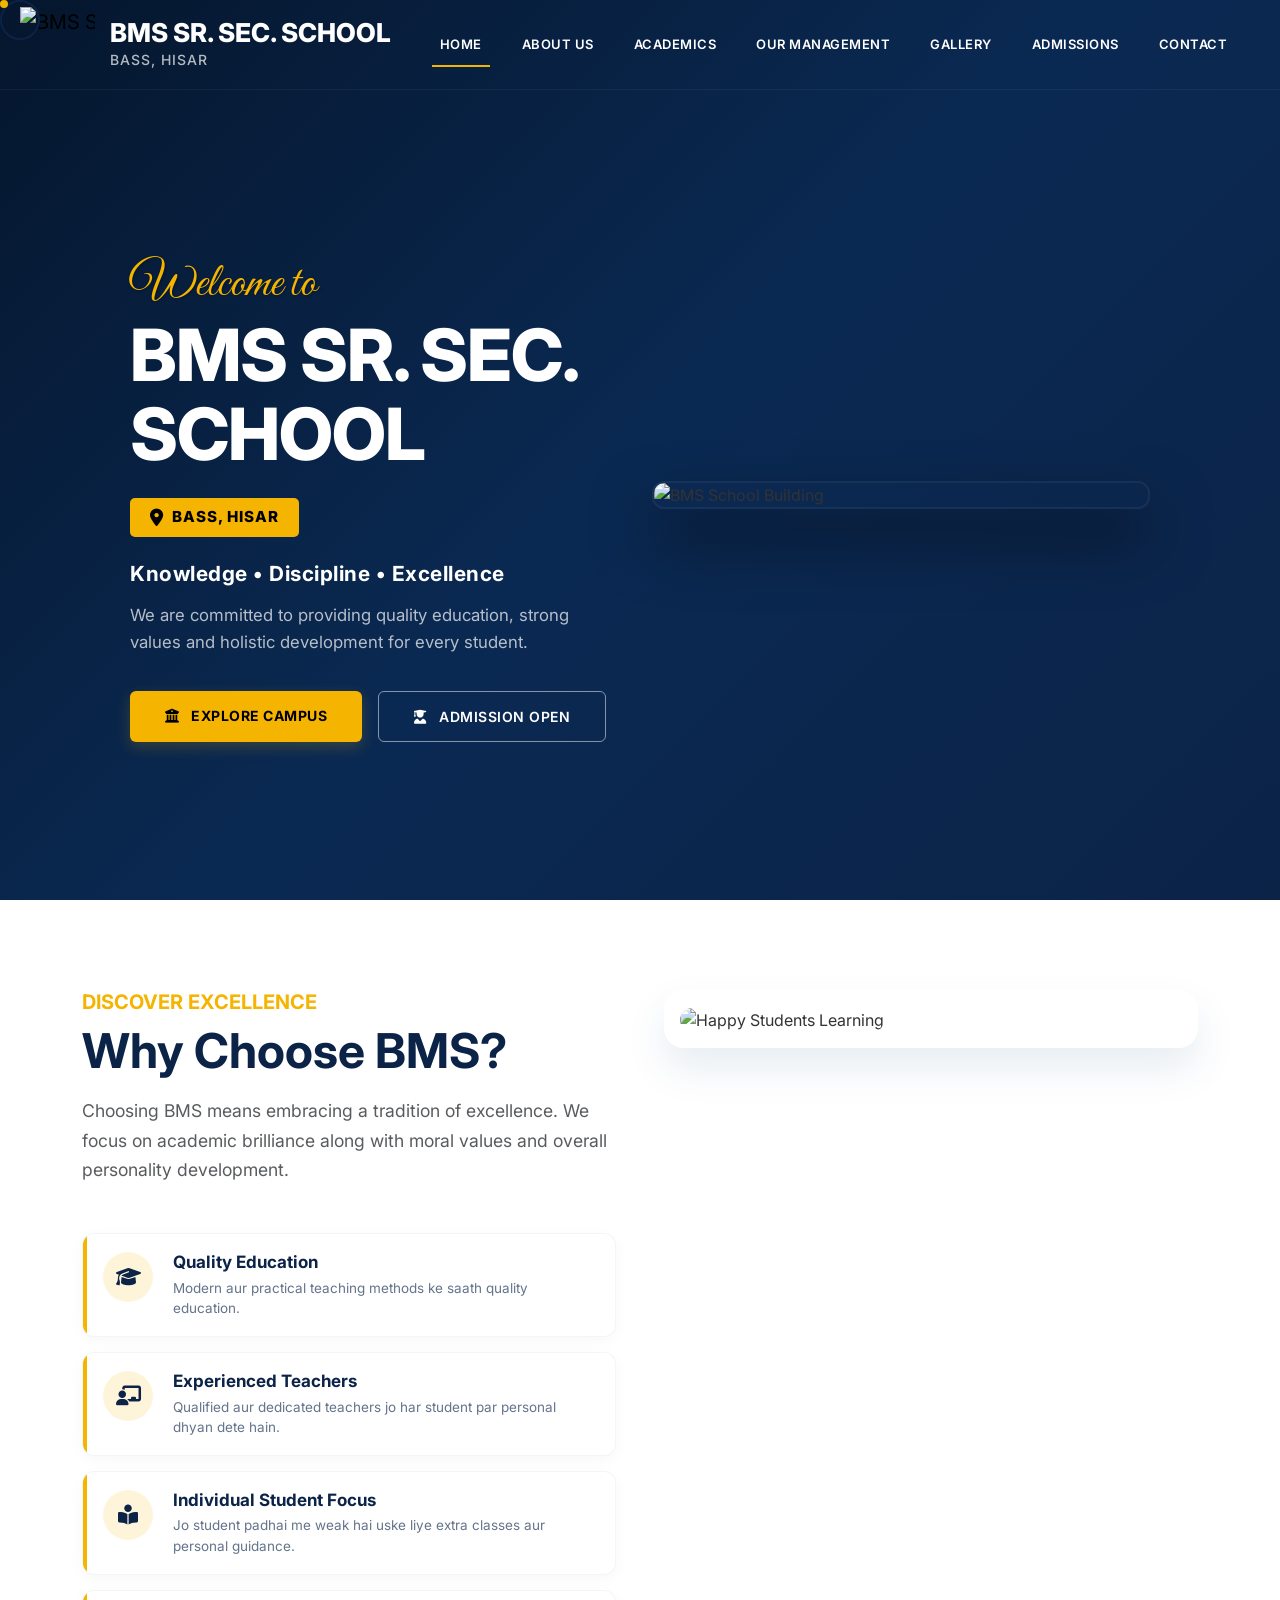
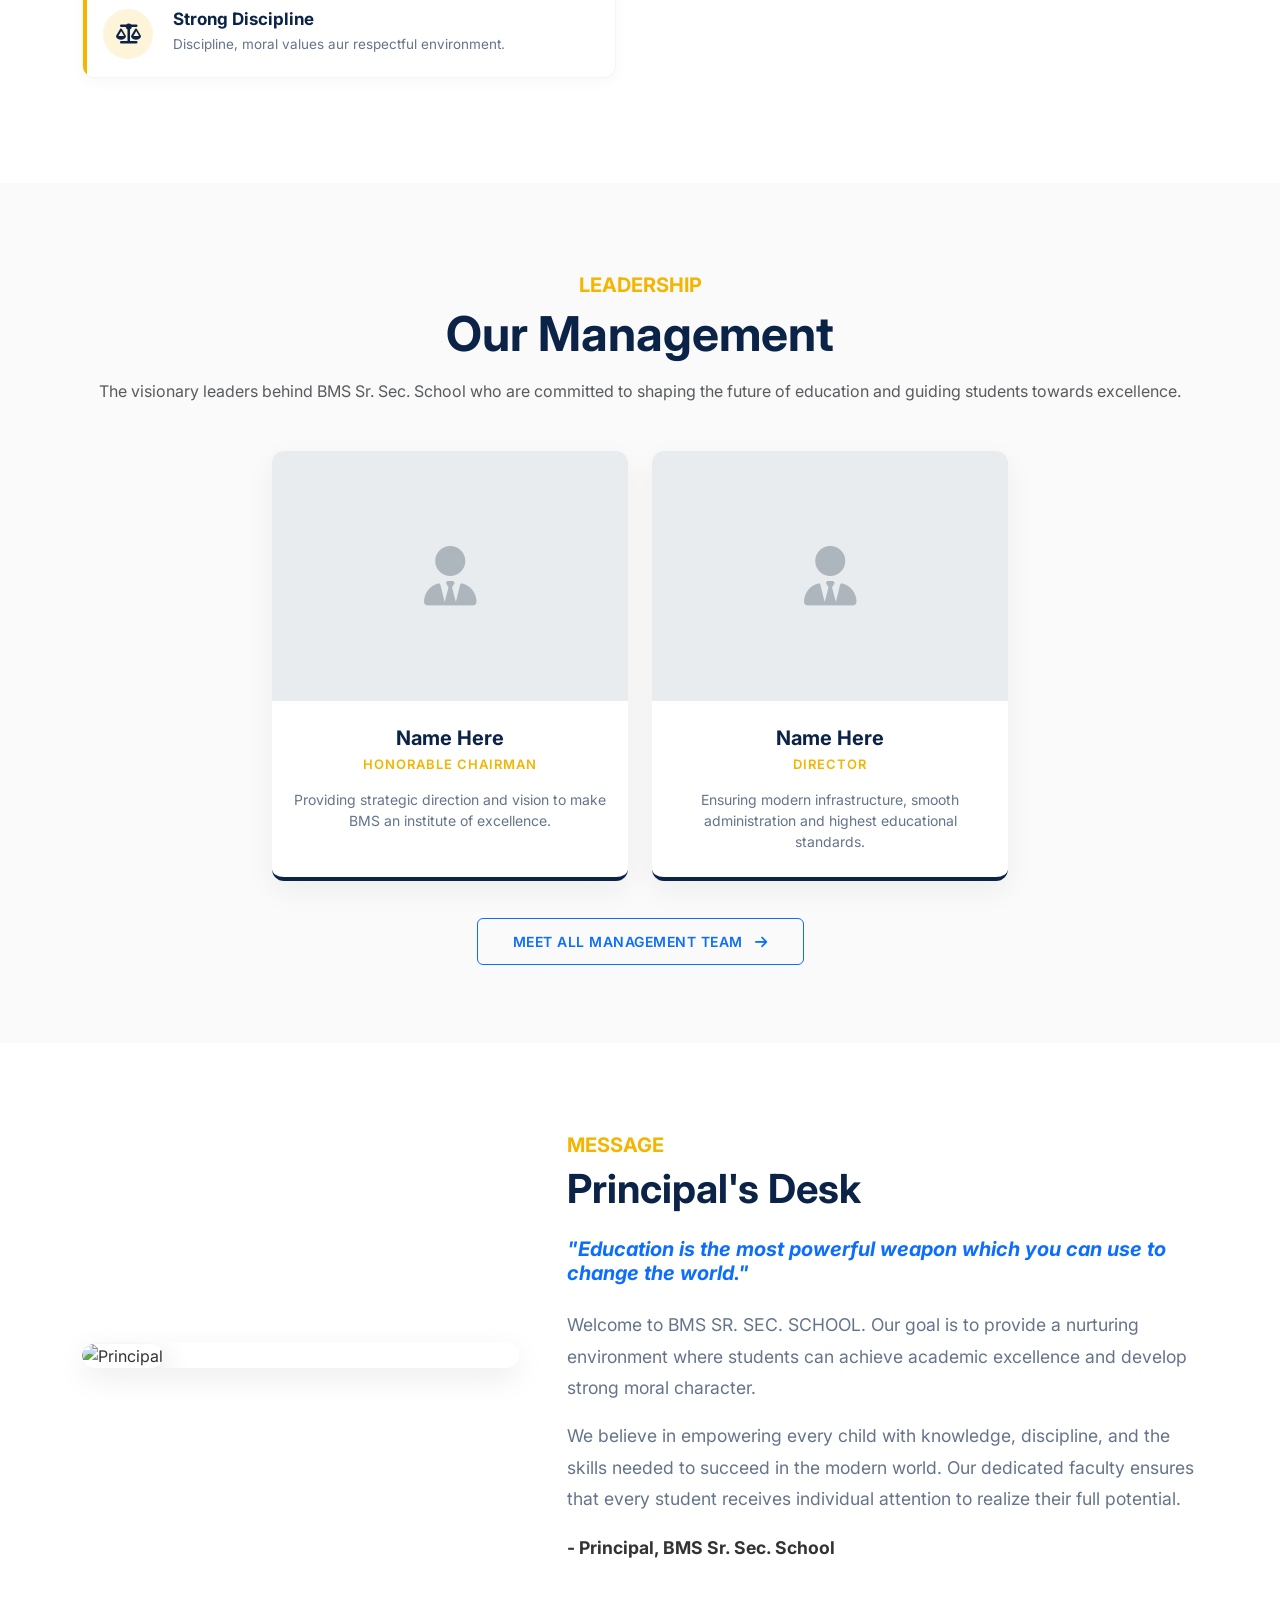
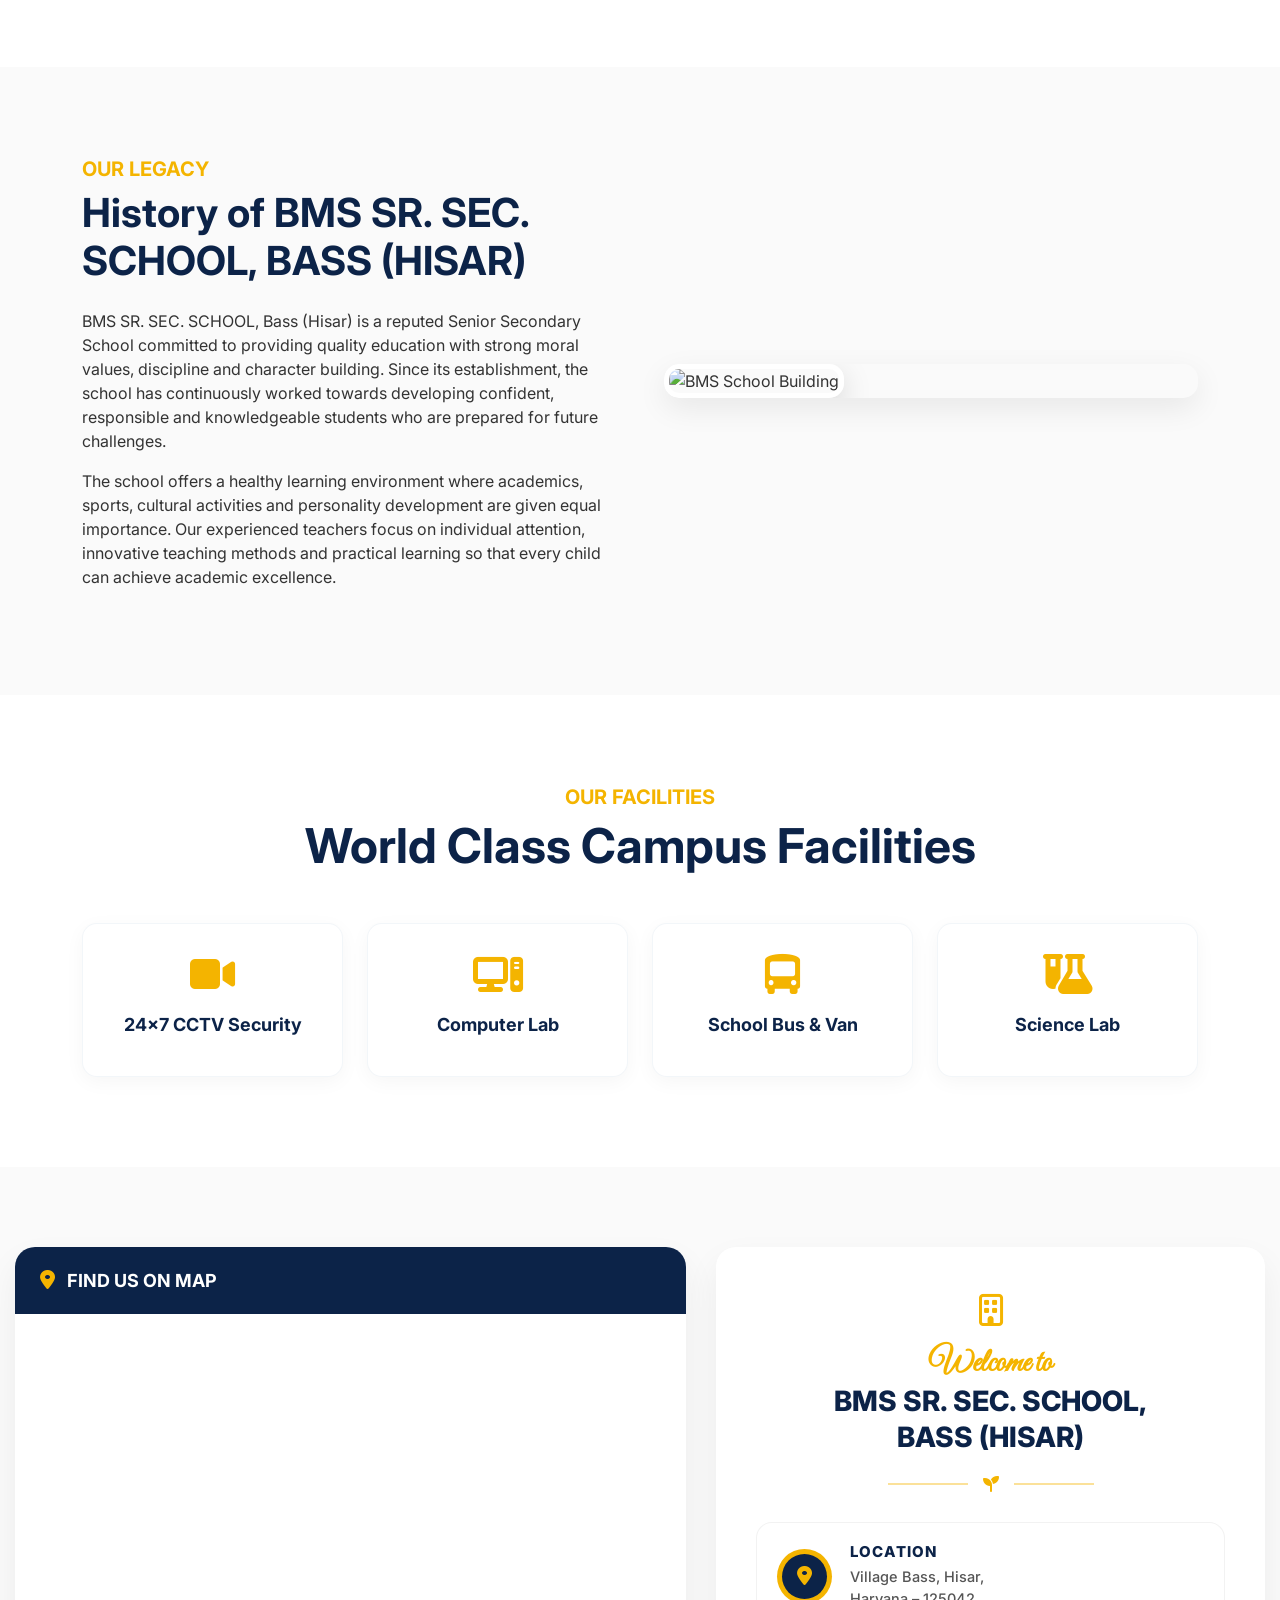
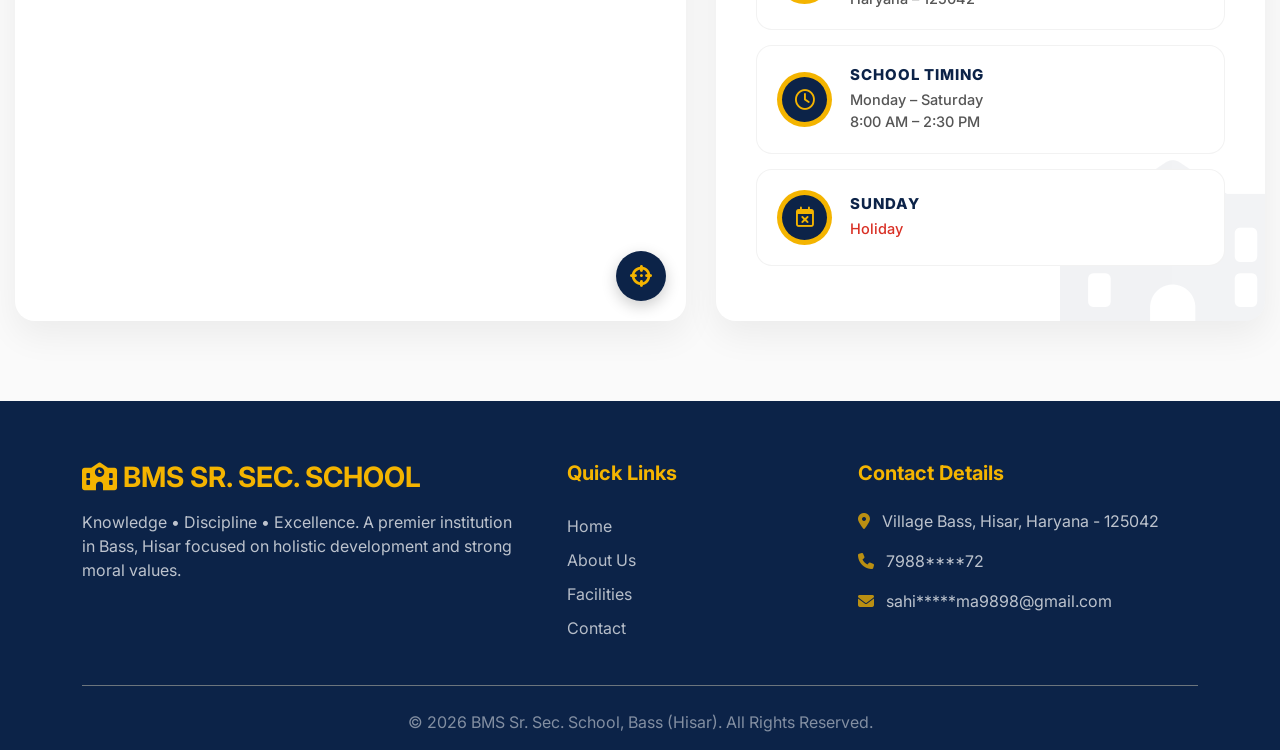
==== commit a783b113: "Update index.html" ====
--- a/index.html
+++ b/index.html
@@ -23,10 +23,10 @@
            VARIABLES & THEME (Blue, White, Golden)
            ========================================= */
         :root {
-            --primary: #0F4C81;    /* Royal Blue */
-            --gold: #F4B400;       /* Golden */
+            --primary: #0c2348;    /* Deep Premium Navy Blue */
+            --gold: #f4b400;       /* Golden Accent */
             --gold-glow: rgba(244, 180, 0, 0.4);
-            --bg-color: #F8FAFC;
+            --bg-color: #fafafa;   /* Light Background */
             --bg-theme: #FFFFFF;
             --text-color: #333333;
             --text-muted: #64748b;
@@ -52,118 +52,183 @@
         a { text-decoration: none; }
 
         /* =========================================
-           TRANSPARENT GLASS NAVBAR (FIXED OVERLAP)
+           HEADER LAYOUT (1400px Max-width, 90px Height)
            ========================================= */
         .premium-nav { 
             background: transparent; 
-            padding: 18px 0; 
-            transition: all 0.5s cubic-bezier(0.4, 0, 0.2, 1); 
+            height: 90px;
+            display: flex;
+            align-items: center;
+            transition: background 0.4s ease, box-shadow 0.4s ease; 
             z-index: 1000; 
-            border-bottom: 1px solid rgba(255,255,255,0.1);
+            border-bottom: 1px solid rgba(255,255,255,0.05);
+            padding: 0; 
         }
         .premium-nav.scrolled { 
-            padding: 12px 0; 
             background: rgba(255, 255, 255, 0.98); 
             box-shadow: 0 10px 30px rgba(0,0,0,0.1); 
             border-bottom: none;
         }
-        
-        /* Left Side: Brand Logo & Text Alignment (Perfectly Spaced) */
+
+        .header-container {
+            max-width: 1400px;
+            margin: 0 auto;
+            padding: 0 40px;
+            width: 100%;
+            height: 100%;
+            display: flex;
+            align-items: center;
+            justify-content: space-between;
+        }
+        
+        /* Left Side: Brand Logo (FIXED: NO WHITE BOX) & Typography */
         .school-brand-box { 
             display: flex; 
             flex-direction: row; 
             align-items: center; 
             text-decoration: none;
-            gap: 15px; /* Better spacing between logo and text */
+            gap: 15px; 
+            background: transparent !important;
         }
         .nav-logo-img { 
-            width: 65px; 
-            height: 65px; 
+            width: 75px !important; 
+            height: 75px !important; 
             object-fit: contain; 
-            background: transparent; 
-            transition: transform 0.4s, width 0.4s, height 0.4s;
-        }
-        .premium-nav.scrolled .nav-logo-img { width: 55px; height: 55px; }
+            background: transparent !important; 
+            border: none !important;
+            box-shadow: none !important;
+            padding: 0 !important;
+            transition: none; /* Logo size remains SAME */
+        }
         
         .school-logo-text { 
             text-align: left; 
             display: flex;
             flex-direction: column;
             justify-content: center;
-            margin-top: 3px; /* Slightly lowered text for perfect alignment */
         }
         .school-logo-text h4 { 
-            margin: 0 0 3px 0; 
+            margin: 0; 
             font-weight: 800; 
-            font-size: 21px; 
             color: #fff; 
-            letter-spacing: 0.5px; 
+            letter-spacing: 0px; 
+            line-height: 1.1;
+            white-space: nowrap; 
             transition: color 0.4s; 
-            white-space: nowrap; /* Prevents text breaking into two lines */
-        }
-        .premium-nav.scrolled .school-logo-text h4 { color: var(--primary); }
+        }
+        .premium-nav.scrolled .school-logo-text h4 { color: var(--primary); } 
+        
         .school-logo-text p { 
-            margin: 0; 
+            margin: 2px 0 0 0; 
             font-weight: 500; 
-            font-size: 13px; 
-            color: rgba(255,255,255,0.8); 
+            color: rgba(255,255,255,0.7); /* 70% Opacity */
             letter-spacing: 1px; 
             text-transform: uppercase; 
             transition: color 0.4s; 
         }
         .premium-nav.scrolled .school-logo-text p { color: var(--text-muted); }
 
-        /* Centered Menu Styling with Premium Spacing */
+        /* Centered Menu Styling */
+        .navbar-collapse {
+            flex-grow: 1;
+            display: flex;
+            justify-content: center;
+            align-items: center;
+        }
+        
         .nav-hover { 
             position: relative; 
             color: #fff !important; 
             font-weight: 600; 
-            margin: 0 16px; /* Increased spacing */
-            font-size: 14px; 
             cursor: pointer;
             text-transform: uppercase;
             letter-spacing: 0.5px;
             transition: color 0.4s;
+            display: flex;
+            align-items: center;
         }
         .premium-nav.scrolled .nav-hover { color: #333 !important; }
         
+        /* Golden Underline Hover */
         .nav-hover::before { content: ''; position: absolute; width: 0; height: 2px; bottom: -5px; left: 0; background-color: var(--gold); transition: width 0.3s ease; }
         .nav-hover:hover::before, .nav-hover.active-link::before { width: 100%; }
-        .dropdown-toggle.nav-hover::before { display: none !important; }
+        
+        /* Premium Dropdown Hover Logic & Exact Styling */
+        .dropdown-toggle::after { display: none !important; } /* Removes duplicate bootstrap arrow */
+        .premium-nav .dropdown-menu { 
+            background-color: var(--primary); 
+            border-radius: 12px; 
+            box-shadow: 0 15px 40px rgba(0,0,0,0.2); 
+            border: 1px solid rgba(255, 255, 255, 0.1); 
+            padding: 15px 0; 
+            min-width: 260px;
+            margin-top: 0px !important;
+            display: none;
+            opacity: 0;
+            visibility: hidden;
+            transition: all 0.3s ease;
+        }
+        .premium-nav .dropdown-item { 
+            padding: 12px 25px; 
+            font-weight: 500; 
+            color: #ffffff !important; 
+            font-size: 15px; 
+            transition: 0.3s; 
+            display: flex;
+            align-items: center;
+        }
+        .premium-nav .dropdown-item i {
+            color: var(--gold);
+            width: 25px;
+            font-size: 16px;
+            margin-right: 10px;
+            text-align: center;
+            transition: transform 0.3s;
+        }
+        .premium-nav .dropdown-item:hover { 
+            background-color: rgba(244, 180, 0, 0.1); 
+            color: var(--gold) !important; 
+            padding-left: 30px;
+        }
+        .premium-nav .dropdown-item:hover i {
+            transform: scale(1.1);
+        }
+
+        /* Responsive Desktop Typography & Spacing */
+        @media (min-width: 1400px) {
+            .school-logo-text h4 { font-size: 38px; }
+            .school-logo-text p { font-size: 18px; }
+            .nav-hover { margin: 0 20px; font-size: 14px; }
+        }
+        @media (min-width: 992px) and (max-width: 1399px) {
+            .school-logo-text h4 { font-size: 26px; }
+            .school-logo-text p { font-size: 14px; }
+            .nav-hover { margin: 0 12px; font-size: 13px; }
+            .header-container { padding: 0 20px; }
+        }
+        
+        @media (min-width: 992px) {
+            .dropdown:hover .dropdown-menu { 
+                display: block; 
+                opacity: 1;
+                visibility: visible;
+                animation: fadeIn 0.3s ease; 
+            }
+            .nav-item.dropdown:hover .nav-hover { color: var(--gold) !important; }
+        }
+        @keyframes fadeIn { from { opacity: 0; transform: translateY(10px); } to { opacity: 1; transform: translateY(0); } }
 
         .navbar-toggler { border-color: rgba(255,255,255,0.5); padding: 8px 12px; }
         .premium-nav.scrolled .navbar-toggler { border-color: rgba(0,0,0,0.1); }
-        
-        .dropdown-menu { border-radius: 8px; box-shadow: 0 10px 30px rgba(15, 76, 129, 0.1); border: 1px solid rgba(15, 76, 129, 0.05); padding: 10px 0; z-index: 1050; }
-        .dropdown-item { padding: 8px 20px; font-weight: 500; color: #333 !important; font-size: 14px; transition: 0.3s; }
-        .dropdown-item:hover { background-color: rgba(15, 76, 129, 0.05); color: var(--primary) !important; padding-left: 25px;}
-
-        /* Modern Grid Centering to avoid Overlap */
-        @media (min-width: 1200px) {
-            .premium-nav .container-fluid {
-                display: grid;
-                grid-template-columns: 1fr auto 1fr;
-                align-items: center;
-            }
-            .premium-nav .navbar-brand { grid-column: 1; position: static; justify-self: start; }
-            .premium-nav .navbar-collapse { grid-column: 2; width: 100%; justify-content: center; }
-        }
-        @media (min-width: 992px) and (max-width: 1199px) {
-            /* Fallback flexbox for medium screens to avoid squeezing */
-            .premium-nav .navbar-brand { position: static; margin-right: 20px; }
-            .premium-nav .navbar-collapse { justify-content: flex-end; }
-        }
-        
-        @keyframes fadeIn { from { opacity: 0; transform: translateY(10px); } to { opacity: 1; transform: translateY(0); } }
 
         /* =========================================
            BUTTONS & RIPPLE
            ========================================= */
-        .btn-gold { background-color: var(--gold); color: #000; font-weight: 700; border: none; padding: 14px 32px; border-radius: 50px; transition: all 0.3s; font-size: 15px; text-transform: uppercase; letter-spacing: 0.5px; white-space: nowrap;}
-        .btn-gold:hover { background-color: #fff; color: var(--gold); transform: translateY(-3px); box-shadow: 0 8px 20px rgba(255,255,255,0.2); }
-        
-        .btn-primary-custom { background: rgba(255,255,255,0.1); backdrop-filter: blur(5px); color: #fff; border: 1px solid rgba(255,255,255,0.3); font-weight: 600; padding: 14px 32px; border-radius: 50px; transition: all 0.3s; font-size: 15px; text-transform: uppercase; letter-spacing: 0.5px; white-space: nowrap;}
-        .btn-primary-custom:hover { background-color: var(--primary); transform: translateY(-3px); color: #fff; border-color: var(--primary); box-shadow: 0 8px 20px rgba(15,76,129,0.3); }
+        .btn-gold { background-color: var(--gold); color: #000; font-weight: 700; border: none; padding: 14px 35px; border-radius: 6px; transition: all 0.3s; font-size: 14px; text-transform: uppercase; letter-spacing: 0.5px; white-space: nowrap; box-shadow: 0 5px 15px rgba(244, 180, 0, 0.2);}
+        .btn-gold:hover { background-color: #fff; color: var(--gold); transform: translateY(-3px); box-shadow: 0 10px 25px rgba(255,255,255,0.2); }
+        
+        .btn-outline-gold { background: transparent; color: #fff; border: 1px solid rgba(255,255,255,0.5); font-weight: 600; padding: 14px 35px; border-radius: 6px; transition: all 0.3s; font-size: 14px; text-transform: uppercase; letter-spacing: 0.5px; white-space: nowrap;}
+        .btn-outline-gold:hover { background-color: rgba(255,255,255,0.1); border-color: var(--gold); color: var(--gold); transform: translateY(-3px); }
 
         .btn-ripple { position: relative; overflow: hidden; }
         .btn-ripple .ripple { position: absolute; background: rgba(255, 255, 255, 0.5); border-radius: 50%; transform: scale(0); animation: ripple-anim 0.6s linear; pointer-events: none; }
@@ -173,35 +238,205 @@
         .hover-lift:hover { transform: translateY(-4px); }
 
         /* =========================================
-           HERO SECTION (CLEAN & PREMIUM)
+           HERO SECTION (FULL SCREEN, EXACT LAYOUT)
            ========================================= */
-        .hero-fullscreen { position: relative; min-height: 95vh; display: flex; align-items: center; justify-content: center; overflow: hidden; }
-        
-        /* Slow Background Zoom */
-        .hero-bg-img {
-            position: absolute; top: 0; left: 0; width: 100%; height: 100%;
-            background-image: url('assets/home-bg.jpg.png'); 
-            background-size: cover; background-position: center; background-repeat: no-repeat;
-            animation: slowZoom 25s infinite alternate linear; z-index: 0;
-        }
-        @keyframes slowZoom { 0% { transform: scale(1); } 100% { transform: scale(1.15); } }
-        
-        /* Dark Overlay 35-40% */
-        .hero-bg-overlay { position: absolute; top: 0; left: 0; width: 100%; height: 100%; background: rgba(0, 0, 0, 0.40); z-index: 1; }
-        #particles-js { position: absolute; top: 0; left: 0; width: 100%; height: 100%; z-index: 2; }
-        
-        .hero-content { z-index: 3; position: relative; color: white; padding-top: 100px; display: flex; flex-direction: column; align-items: center; justify-content: center;}
+        .hero-premium { 
+            position: relative; 
+            width: 100%;
+            min-height: 100vh; /* Occupies full first screen */
+            background: linear-gradient(135deg, #05162D, #0A2952, #0c2348); 
+            display: flex; 
+            align-items: center; 
+            padding-top: 90px; /* Space for Navbar */
+            padding-bottom: 0px; /* No white gap */
+            overflow: hidden;
+        }
+        
+        .hero-content-wrapper { z-index: 3; position: relative; width: 100%; }
+
+        /* Left Side Text */
+        .hero-welcome-script { font-family: 'Great Vibes', cursive; color: var(--gold); font-size: 3rem; margin-bottom: -5px; font-weight: 400; text-shadow: 1px 1px 3px rgba(0,0,0,0.3); }
+        .hero-main-title { font-size: 4.5rem; font-weight: 800; letter-spacing: -1px; line-height: 1.1; margin-bottom: 25px; color: #fff; }
+        
+        .hero-location-badge { 
+            display: inline-flex;
+            align-items: center;
+            background: var(--gold); 
+            color: #000; 
+            font-weight: 800; 
+            padding: 8px 20px; 
+            border-radius: 5px; 
+            font-size: 0.95rem; 
+            margin-bottom: 25px; 
+            letter-spacing: 1px; 
+            text-transform: uppercase; 
+        }
+        .hero-location-badge i { margin-right: 8px; font-size: 1.1rem; }
+
+        .hero-tagline-text { font-size: 1.3rem; font-weight: 700; margin-bottom: 15px; color: #fff; letter-spacing: 0.5px; }
+        .hero-desc-text { font-size: 1.05rem; max-width: 480px; line-height: 1.6; color: rgba(255,255,255,0.7); margin-bottom: 35px; }
+
+        /* Right Side Image (Large & Fully Visible) */
+        .hero-building-container { position: relative; display: flex; justify-content: flex-end; align-items: center; }
+        .hero-building-img { 
+            width: 100%; 
+            max-width: 900px; 
+            height: auto; 
+            border-radius: 12px; 
+            box-shadow: 0 30px 60px rgba(0,0,0,0.5); 
+            object-fit: cover;
+            border: 2px solid rgba(255,255,255,0.05);
+        }
 
         /* =========================================
-           CARDS & SECTIONS
+           CONTACT & GOOGLE MAP SECTION (NEW REDESIGN)
            ========================================= */
-        .stats-white-container { position: relative; background-color: var(--bg-color); padding: 40px 0 20px 0; z-index: 10; margin-top: -30px;}
-        .premium-stat-card { background: #fff; border-radius: 15px; box-shadow: 0 10px 30px rgba(0,0,0,0.08); padding: 30px 20px; text-align: center; transition: all 0.4s ease; border-bottom: 3px solid transparent;}
-        .premium-stat-card:hover { transform: translateY(-10px); border-bottom: 3px solid var(--primary); box-shadow: 0 15px 40px rgba(15,76,129,0.15); }
-        .premium-stat-card i { font-size: 35px; color: var(--primary); margin-bottom: 15px; }
-        .premium-stat-card h2 { font-weight: 800; color: #222; margin-bottom: 5px; font-size: 32px;}
-        .premium-stat-card p { margin: 0; font-size: 14px; font-weight: 500; color: var(--text-muted); text-transform: uppercase; letter-spacing: 1px;}
-
+        .contact-premium-section {
+            background-color: var(--bg-color);
+            padding: 80px 0;
+            width: 100%;
+        }
+        .contact-container {
+            max-width: 1400px;
+            margin: 0 auto;
+            padding: 0 15px;
+        }
+        .contact-grid {
+            display: grid;
+            grid-template-columns: 55fr 45fr; /* 55% Left, 45% Right Exact Proportions */
+            gap: 30px;
+            align-items: stretch;
+        }
+
+        /* LEFT CARD: MAP */
+        .map-premium-card {
+            background: #fff;
+            border-radius: 20px;
+            box-shadow: 0 15px 35px rgba(0,0,0,0.06);
+            overflow: hidden;
+            display: flex;
+            flex-direction: column;
+            position: relative;
+            animation: fadeUp 0.8s ease forwards;
+        }
+        .map-header {
+            background: var(--primary);
+            color: #fff;
+            padding: 20px 25px;
+            font-weight: 700;
+            font-size: 18px;
+            display: flex;
+            align-items: center;
+        }
+        .map-header i { color: var(--gold); margin-right: 12px; font-size: 20px; }
+        .map-body { flex-grow: 1; min-height: 450px; position: relative;}
+        .map-body iframe { width: 100%; height: 100%; position: absolute; top:0; left:0; border: none; }
+        .map-nav-btn {
+            position: absolute;
+            bottom: 20px;
+            right: 20px;
+            width: 50px;
+            height: 50px;
+            background: var(--primary);
+            color: var(--gold);
+            border-radius: 50%;
+            display: flex;
+            align-items: center;
+            justify-content: center;
+            font-size: 22px;
+            box-shadow: 0 5px 15px rgba(0,0,0,0.2);
+            cursor: pointer;
+            transition: 0.3s;
+        }
+        .map-nav-btn:hover { transform: scale(1.1); background: var(--gold); color: var(--primary); }
+
+        /* RIGHT CARD: CONTACT INFO */
+        .contact-info-card {
+            background: #fff;
+            border-radius: 20px;
+            box-shadow: 0 15px 35px rgba(0,0,0,0.06);
+            padding: 40px;
+            position: relative;
+            overflow: hidden;
+            animation: fadeUp 0.8s ease forwards;
+            animation-delay: 0.2s;
+        }
+        /* Watermark Background */
+        .contact-info-card .watermark {
+            position: absolute;
+            bottom: -20px;
+            right: -20px;
+            font-size: 180px;
+            color: var(--primary);
+            opacity: 0.05;
+            z-index: 0;
+            pointer-events: none;
+        }
+        .contact-info-content { position: relative; z-index: 1; }
+        
+        .contact-welcome-box { text-align: center; margin-bottom: 30px; }
+        .contact-welcome-icon { font-size: 32px; color: var(--gold); margin-bottom: 10px; }
+        .contact-welcome-text { font-family: 'Great Vibes', cursive; color: var(--gold); font-size: 32px; margin-bottom: 0;}
+        .contact-welcome-title { color: var(--primary); font-size: 28px; font-weight: 800; line-height: 1.3;}
+        
+        /* Golden Decorative Divider */
+        .contact-divider { display: flex; align-items: center; justify-content: center; margin: 20px 0; }
+        .contact-divider::before, .contact-divider::after { content: ''; height: 1.5px; width: 80px; background: rgba(244, 180, 0, 0.4); transition: width 0.5s;}
+        .contact-divider i { color: var(--gold); margin: 0 15px; font-size: 16px; }
+        .contact-info-card:hover .contact-divider::before, .contact-info-card:hover .contact-divider::after { width: 120px; }
+
+        /* Premium Info Boxes */
+        .info-box-premium {
+            background: #fff;
+            border: 1px solid rgba(0,0,0,0.05);
+            border-radius: 16px;
+            padding: 20px;
+            display: flex;
+            align-items: center;
+            gap: 18px;
+            margin-bottom: 15px;
+            transition: transform 0.4s cubic-bezier(0.175, 0.885, 0.32, 1.275), box-shadow 0.4s;
+        }
+        .info-box-premium:hover {
+            transform: translateY(-8px);
+            box-shadow: 0 12px 25px rgba(0,0,0,0.08);
+        }
+        .info-box-icon {
+            width: 55px;
+            height: 55px;
+            border-radius: 50%;
+            background: var(--gold);
+            display: flex;
+            align-items: center;
+            justify-content: center;
+            flex-shrink: 0;
+        }
+        .info-box-icon-inner {
+            width: 45px;
+            height: 45px;
+            border-radius: 50%;
+            background: var(--primary);
+            color: var(--gold);
+            display: flex;
+            align-items: center;
+            justify-content: center;
+            font-size: 20px;
+            transition: 0.3s;
+        }
+        .info-box-premium:hover .info-box-icon-inner { transform: scale(1.1); }
+        
+        .info-box-text h5 { color: var(--primary); font-size: 15px; font-weight: 800; letter-spacing: 1px; margin-bottom: 5px; text-transform: uppercase;}
+        .info-box-text p { color: #555; font-size: 14.5px; margin: 0; line-height: 1.5; font-weight: 500;}
+        .text-red { color: #d93025 !important; font-weight: 700;}
+
+        @keyframes fadeUp {
+            from { opacity: 0; transform: translateY(40px); }
+            to { opacity: 1; transform: translateY(0); }
+        }
+
+        /* =========================================
+           OTHER CARDS & SECTIONS
+           ========================================= */
         .why-choose-list-item { display: flex; align-items: flex-start; background: #fff; padding: 18px 20px; border-radius: 12px; margin-bottom: 15px; box-shadow: 0 4px 15px rgba(0,0,0,0.03); border: 1px solid rgba(15,76,129,0.05); transition: all 0.4s; position: relative; overflow: hidden; }
         .why-choose-list-item::before { content: ''; position: absolute; left: 0; top: 0; width: 4px; height: 100%; background: var(--gold); transition: width 0.3s ease; z-index: 0; }
         .why-choose-list-item:hover::before { width: 100%; background: var(--primary); }
@@ -227,15 +462,19 @@
         .premium-facility-card p { font-size: 14px; color: var(--text-muted); margin: 0; line-height: 1.5; transition: 0.4s ease; }
         .premium-facility-card:hover h4, .premium-facility-card:hover p { color: #fff; }
 
-        .about-image-wrapper { position: relative; border-radius: 15px; overflow: hidden; box-shadow: var(--card-shadow); transition: transform 0.5s ease; animation: floatAnim 6s ease-in-out infinite; }
+        .about-image-wrapper { position: relative; border-radius: 15px; overflow: hidden; box-shadow: 0 10px 30px rgba(0,0,0,0.08); transition: transform 0.5s ease; animation: floatAnim 6s ease-in-out infinite; }
         .about-image-wrapper img { width: 100%; height: auto; border-radius: 15px; border: 5px solid white; box-shadow: 0 10px 30px rgba(0,0,0,0.15); }
         @keyframes floatAnim { 0% { transform: translateY(0px) rotate(0deg); } 50% { transform: translateY(-15px) rotate(1deg); } 100% { transform: translateY(0px) rotate(0deg); } }
         
-        .vision-box { background: var(--bg-theme); padding: 40px; border-radius: 12px; box-shadow: var(--card-shadow); height: 100%; border-top: 4px solid var(--primary);}
-        .contact-card { background: #fff; border-radius: 12px; padding: 30px; text-align: center; box-shadow: var(--card-shadow); transition: transform 0.3s ease; height: 100%; border-bottom: 4px solid var(--gold);}
-        .contact-card:hover { transform: translateY(-5px); }
-        .map-container { border-radius: 12px; overflow: hidden; box-shadow: var(--card-shadow); height: 400px; width: 100%; }
-        .map-container iframe { width: 100%; height: 100%; border: none; }
+        /* Management Preview Cards */
+        .management-card { background: #fff; border-radius: 12px; overflow: hidden; box-shadow: 0 10px 30px rgba(0,0,0,0.05); transition: transform 0.4s ease; text-align: center; border-bottom: 4px solid var(--primary); height: 100%;}
+        .management-card:hover { transform: translateY(-10px); border-bottom-color: var(--gold);}
+        .management-img-box { width: 100%; height: 250px; background: #e9ecef; display: flex; align-items: center; justify-content: center; overflow: hidden;}
+        .management-img-box i { font-size: 60px; color: #adb5bd; } 
+        .management-info { padding: 25px 20px; }
+        .management-info h4 { font-weight: 700; color: var(--primary); margin-bottom: 5px; font-size: 20px;}
+        .management-info p { color: var(--gold); font-weight: 600; text-transform: uppercase; font-size: 13px; margin-bottom: 15px; letter-spacing: 1px;}
+        .management-info span { color: var(--text-muted); font-size: 14px; line-height: 1.5; display: block;}
         
         /* Cursor & Loader */
         .custom-cursor { width: 8px; height: 8px; background: var(--gold); border-radius: 50%; position: fixed; pointer-events: none; z-index: 9999; }
@@ -265,144 +504,136 @@
                 z-index: 1050;
             }
             .nav-hover { color: var(--primary) !important; padding: 12px 10px; display: block; border-bottom: 1px solid rgba(0,0,0,0.05); margin: 0; }
-            .dropdown-menu { border: none; box-shadow: none; background: rgba(15, 76, 129, 0.03); padding-left: 15px; }
+            .premium-nav .dropdown-menu { border: none; box-shadow: none; background: rgba(12, 35, 72, 0.03); padding-left: 15px; margin-top: 0px !important;}
+            .premium-nav .dropdown-item { color: var(--primary) !important; }
             
-            .navbar-brand { left: 1rem !important; position: relative !important;}
-            .school-logo-text h4 { font-size: 18px; }
+            .school-logo-text h4 { font-size: 24px; }
+            .school-logo-text p { font-size: 14px; }
             
+            .hero-premium { flex-direction: column; text-align: center; padding-top: 130px; padding-bottom: 50px; min-height: auto;}
+            .hero-building-container { margin-top: 40px; justify-content: center; }
+            
+            /* Map Contact Responsive */
+            .contact-grid { grid-template-columns: 1fr; gap: 40px; }
+            .map-body { min-height: 400px; }
+
             .why-choose-img-wrapper { position: relative; top: 0; margin-top: 30px; }
-            .nav-logo-img { width: 50px; height: 50px; }
-            
             .custom-cursor, .custom-cursor-follower { display: none !important; }
             .premium-section { padding: 60px 0; }
         }
 
         @media (max-width: 576px) {
-            .hero-content .d-flex { flex-direction: column; width: 100%; gap: 15px !important;}
-            .hero-content .btn { width: 100%; text-align: center; justify-content: center;}
-            .premium-stat-card { padding: 20px 15px; }
-            .contact-card { padding: 20px; }
-            .school-logo-text h4 { font-size: 16px; }
+            .hero-main-title { font-size: 2.8rem; }
+            .hero-welcome-script { font-size: 2.2rem; }
+            .hero-content-wrapper .d-flex { flex-direction: column; width: 100%; gap: 15px !important; margin-top: 20px;}
+            .hero-content-wrapper .btn { width: 100%; text-align: center; justify-content: center;}
+            .school-logo-text h4 { font-size: 20px; }
+            .nav-logo-img { width: 60px !important; height: 60px !important; }
+            .header-container { padding: 0 15px; }
+            .contact-info-card { padding: 30px 20px; }
         }
     </style>
 </head>
 <body>
 
+    <!-- Page Loader -->
     <div class="page-loader" id="loader"><div class="loader-spinner"></div></div>
+    <!-- Custom Cursor -->
     <div class="custom-cursor"></div><div class="custom-cursor-follower"></div>
 
-    <!-- 1. FULLY RESPONSIVE & CENTERED TRANSPARENT NAVBAR (FIXED OVERLAP & ALIGNMENT) -->
+    <!-- 1. FULLY RESPONSIVE & EXACT CENTERED TRANSPARENT NAVBAR -->
     <nav class="navbar navbar-expand-lg premium-nav fixed-top" id="navbar">
-        <div class="container-fluid px-3 px-lg-5 position-relative">
-            <!-- Left Side: Official Logo & Text -->
+        <div class="header-container position-relative">
+            <!-- Left Side: Official BMS Logo & Text -->
             <a class="navbar-brand school-brand-box scroll-link" href="index.html#home">
-                <img src="Screenshot 2026-07-30 160633.jpg" alt="BMS Logo" class="nav-logo-img">
+                <img src="assets/logo.png" alt="BMS SR. SEC. SCHOOL Logo" class="nav-logo-img">
                 <div class="school-logo-text d-none d-sm-flex">
                     <h4>BMS SR. SEC. SCHOOL</h4>
                     <p>Bass, Hisar</p>
                 </div>
             </a>
             
-            <button class="navbar-toggler ms-auto" type="button" data-bs-toggle="collapse" data-bs-target="#navbarNav" aria-expanded="false" aria-label="Toggle navigation">
+            <button class="navbar-toggler ms-auto" type="button" data-bs-toggle="collapse" data-bs-target="#navbarNav">
                 <i class="fa-solid fa-bars text-white" style="font-size:24px;" id="nav-toggle-icon"></i>
             </button>
             
-            <!-- Center: Menus (Perfectly Spaced, No Right Side Buttons) -->
+            <!-- Center: Menus (Hover Dropdown, No duplicate arrow) -->
             <div class="collapse navbar-collapse" id="navbarNav">
                 <ul class="navbar-nav mx-auto nav-scrollspy">
                     <li class="nav-item"><a class="nav-link nav-hover active-link scroll-link" href="index.html#home">HOME</a></li>
                     
+                    <!-- Exact Styled Order for About Us Dropdown -->
                     <li class="nav-item dropdown">
                         <a class="nav-link nav-hover dropdown-toggle" href="#" id="aboutDropdown" role="button" data-bs-toggle="dropdown" aria-expanded="false">
-                            ABOUT US <i class="fa-solid fa-caret-down ms-1" style="font-size:12px;"></i>
+                            ABOUT US
                         </a>
-                        <ul class="dropdown-menu mt-2" aria-labelledby="aboutDropdown">
-                            <li><a class="dropdown-item scroll-link" href="index.html#history">History</a></li>
-                            <li><a class="dropdown-item scroll-link" href="index.html#vision">Vision & Mission</a></li>
-                            <li><a class="dropdown-item scroll-link" href="index.html#principal">Principal's Message</a></li>
-                            <li><hr class="dropdown-divider"></li>
-                            <li><a class="dropdown-item scroll-link" href="index.html#facilities">Facilities</a></li>
+                        <ul class="dropdown-menu" aria-labelledby="aboutDropdown">
+                            <li><a class="dropdown-item scroll-link" href="index.html#history"><i class="fa-solid fa-book-open"></i> History</a></li>
+                            <li><a class="dropdown-item scroll-link" href="index.html#vision"><i class="fa-solid fa-eye"></i> Vision & Mission</a></li>
+                            <li><a class="dropdown-item scroll-link" href="index.html#principal"><i class="fa-solid fa-user-tie"></i> Principal's Message</a></li>
+                            <li><a class="dropdown-item scroll-link" href="index.html#facilities"><i class="fa-solid fa-building"></i> Facilities</a></li>
+                            <li><a class="dropdown-item scroll-link" href="index.html#contact-map"><i class="fa-solid fa-phone"></i> Contact Us</a></li>
+                            <li><a class="dropdown-item scroll-link" href="index.html#contact-map"><i class="fa-solid fa-location-dot"></i> Google Map</a></li>
                         </ul>
                     </li>
 
                     <li class="nav-item dropdown">
                         <a class="nav-link nav-hover dropdown-toggle" href="#" id="academicsDropdown" role="button" data-bs-toggle="dropdown" aria-expanded="false">
-                            ACADEMICS <i class="fa-solid fa-caret-down ms-1" style="font-size:12px;"></i>
+                            ACADEMICS
                         </a>
-                        <ul class="dropdown-menu mt-2" aria-labelledby="academicsDropdown">
-                            <li><a class="dropdown-item" href="curriculum.html">Curriculum</a></li>
-                            <li><a class="dropdown-item" href="examination.html">Examination</a></li>
-                            <li><a class="dropdown-item" href="co-curricular.html">Co-Curricular Activities</a></li>
+                        <ul class="dropdown-menu" aria-labelledby="academicsDropdown">
+                            <li><a class="dropdown-item" href="curriculum.html"><i class="fa-solid fa-book"></i> Curriculum</a></li>
+                            <li><a class="dropdown-item" href="examination.html"><i class="fa-solid fa-pen-nib"></i> Examination</a></li>
+                            <li><a class="dropdown-item" href="co-curricular.html"><i class="fa-solid fa-palette"></i> Co-Curricular Activities</a></li>
                         </ul>
                     </li>
 
+                    <li class="nav-item"><a class="nav-link nav-hover" href="management.html">OUR MANAGEMENT</a></li>
                     <li class="nav-item"><a class="nav-link nav-hover" href="gallery.html">GALLERY</a></li>
-                    <li class="nav-item"><a class="nav-link nav-hover" href="achievements.html">ACHIEVEMENTS</a></li>
                     <li class="nav-item"><a class="nav-link nav-hover" href="admissions.html">ADMISSIONS</a></li>
-                    <li class="nav-item"><a class="nav-link nav-hover scroll-link" href="index.html#contact">CONTACT</a></li>
+                    <li class="nav-item"><a class="nav-link nav-hover scroll-link" href="index.html#contact-map">CONTACT</a></li>
                 </ul>
             </div>
         </div>
     </nav>
 
-    <!-- 2. RESPONSIVE HERO SECTION (Clean & Text-Free) -->
-    <section id="home">
-        <section class="hero-fullscreen">
-            <!-- Slow Zoom Background -->
-            <div class="hero-bg-img"></div>
-            <!-- 35-40% Overlay -->
-            <div class="hero-bg-overlay"></div>
-            <!-- Particles -->
-            <div id="particles-js"></div> 
-            
-            <div class="container hero-content px-3 px-lg-5 w-100 d-flex justify-content-center align-items-center">
-                <!-- Clean Hero: Only Buttons exist here, No overlapping text -->
-                <div class="d-flex flex-wrap justify-content-center gap-4 mt-5 pt-5" data-aos="fade-up" data-aos-duration="1200">
-                    <a href="#why-choose" class="btn-primary-custom btn-ripple scroll-link hover-lift">Explore Campus</a>
-                    <a href="admissions.html" class="btn-gold btn-ripple hover-lift">Admission Open</a>
-                </div>
-            </div>
-        </section>
-
-        <!-- STATS CARDS -->
-        <div class="stats-white-container">
-            <div class="container">
-                <div class="row g-4">
-                    <div class="col-lg-3 col-md-6 col-sm-6 col-12" data-aos="fade-up" data-aos-delay="100">
-                        <div class="premium-stat-card btn-ripple">
-                            <i class="fa-solid fa-graduation-cap"></i>
-                            <h2><span class="counter" data-target="1500">0</span>+</h2>
-                            <p>Students</p>
-                        </div>
-                    </div>
-                    <div class="col-lg-3 col-md-6 col-sm-6 col-12" data-aos="fade-up" data-aos-delay="200">
-                        <div class="premium-stat-card btn-ripple">
-                            <i class="fa-solid fa-user-tie"></i>
-                            <h2><span class="counter" data-target="80">0</span>+</h2>
-                            <p>Teachers</p>
-                        </div>
-                    </div>
-                    <div class="col-lg-3 col-md-6 col-sm-6 col-12" data-aos="fade-up" data-aos-delay="300">
-                        <div class="premium-stat-card btn-ripple">
-                            <i class="fa-solid fa-book-open"></i>
-                            <h2><span class="counter" data-target="25">0</span>+</h2>
-                            <p>Years of Excellence</p>
-                        </div>
-                    </div>
-                    <div class="col-lg-3 col-md-6 col-sm-6 col-12" data-aos="fade-up" data-aos-delay="400">
-                        <div class="premium-stat-card btn-ripple">
-                            <i class="fa-solid fa-trophy"></i>
-                            <h2><span class="counter" data-target="100">0</span>+</h2>
-                            <p>Awards Won</p>
-                        </div>
-                    </div>
+    <!-- 2. HERO SECTION (100VH) -->
+    <section id="home" class="hero-premium">
+        <div class="container hero-content-wrapper px-4 px-lg-5">
+            <div class="row align-items-center w-100 m-0">
+                <div class="col-lg-6 col-12 text-lg-start text-center" data-aos="fade-right" data-aos-duration="1200">
+                    <div class="hero-welcome-script">Welcome to</div>
+                    <h1 class="hero-main-title">BMS SR. SEC.<br>SCHOOL</h1>
+                    
+                    <div class="hero-location-badge">
+                        <i class="fa-solid fa-location-dot"></i> BASS, HISAR
+                    </div>
+                    
+                    <h3 class="hero-tagline-text">Knowledge • Discipline • Excellence</h3>
+                    
+                    <p class="hero-desc-text mx-auto mx-lg-0">
+                        We are committed to providing quality education, strong values and holistic development for every student.
+                    </p>
+                    
+                    <div class="d-flex flex-wrap gap-3 justify-content-center justify-content-lg-start mt-4">
+                        <a href="#why-choose" class="btn-gold btn-ripple scroll-link hover-lift">
+                            <i class="fa-solid fa-building-columns me-2"></i> Explore Campus
+                        </a>
+                        <a href="admissions.html" class="btn-outline-gold btn-ripple hover-lift">
+                            <i class="fa-solid fa-user-graduate me-2"></i> Admission Open
+                        </a>
+                    </div>
+                </div>
+
+                <div class="col-lg-6 d-none d-lg-flex hero-building-container" data-aos="fade-left" data-aos-duration="1200" data-aos-delay="200">
+                    <img src="assets/home-bg.jpg.png" alt="BMS School Building" class="hero-building-img float-element">
                 </div>
             </div>
         </div>
     </section>
 
-    <!-- SECTION 1: WHY CHOOSE BMS -->
-    <section id="why-choose" class="premium-section bg-color scroll-section">
+    <!-- 3. WHY CHOOSE BMS -->
+    <section id="why-choose" class="premium-section bg-theme scroll-section">
         <div class="container">
             <div class="row g-5">
                 <div class="col-lg-6" data-aos="fade-right">
@@ -428,22 +659,6 @@
                         <div class="wc-icon"><i class="fa-solid fa-scale-balanced"></i></div>
                         <div class="wc-text"><h4>Strong Discipline</h4><p>Discipline, moral values aur respectful environment.</p></div>
                     </div>
-                    <div class="why-choose-list-item" data-aos="fade-up">
-                        <div class="wc-icon"><i class="fa-solid fa-handshake-angle"></i></div>
-                        <div class="wc-text"><h4>Parent Support</h4><p>Parents ki suggestions aur complaints par jaldi action liya jata hai.</p></div>
-                    </div>
-                    <div class="why-choose-list-item" data-aos="fade-up">
-                        <div class="wc-icon"><i class="fa-solid fa-file-signature"></i></div>
-                        <div class="wc-text"><h4>Easy Admission Process</h4><p>Simple aur transparent admission process.</p></div>
-                    </div>
-                    <div class="why-choose-list-item" data-aos="fade-up">
-                        <div class="wc-icon"><i class="fa-solid fa-trophy"></i></div>
-                        <div class="wc-text"><h4>Excellent Academic Results</h4><p>Har student ke overall performance par focus.</p></div>
-                    </div>
-                    <div class="why-choose-list-item" data-aos="fade-up">
-                        <div class="wc-icon"><i class="fa-solid fa-seedling"></i></div>
-                        <div class="wc-text"><h4>Personality Development</h4><p>Communication, confidence aur leadership skills ka development.</p></div>
-                    </div>
                 </div>
 
                 <div class="col-lg-6" data-aos="zoom-in" data-aos-duration="1500">
@@ -455,118 +670,73 @@
         </div>
     </section>
 
-    <!-- SECTION 2: OUR FACILITIES -->
-    <section id="facilities" class="premium-section bg-theme scroll-section">
+    <!-- 4. OUR MANAGEMENT (PREVIEW SECTION) -->
+    <section id="management-preview" class="premium-section bg-color scroll-section">
         <div class="container">
             <div class="text-center mb-5" data-aos="fade-up">
-                <h5 class="text-gold fw-bold text-uppercase">Our Facilities</h5>
-                <h2 class="display-5 fw-bold">World Class Campus Facilities</h2>
+                <h5 class="text-gold fw-bold text-uppercase">Leadership</h5>
+                <h2 class="display-5 fw-bold">Our Management</h2>
+                <p class="text-muted mt-3 max-w-700 mx-auto">The visionary leaders behind BMS Sr. Sec. School who are committed to shaping the future of education and guiding students towards excellence.</p>
             </div>
             
-            <div class="row g-4">
-                <div class="col-lg-3 col-md-4 col-sm-6 col-12" data-aos="zoom-in" data-aos-delay="50">
-                    <div class="premium-facility-card btn-ripple">
-                        <i class="fa-solid fa-video fac-icon"></i>
-                        <h4>24×7 CCTV Security</h4>
-                        <p>Complete safety inside the campus.</p>
-                    </div>
-                </div>
-                <div class="col-lg-3 col-md-4 col-sm-6 col-12" data-aos="zoom-in" data-aos-delay="100">
-                    <div class="premium-facility-card btn-ripple">
-                        <i class="fa-solid fa-glass-water fac-icon"></i>
-                        <h4>Fresh Drinking Water</h4>
-                        <p>RO purified and cool drinking water.</p>
-                    </div>
-                </div>
-                <div class="col-lg-3 col-md-4 col-sm-6 col-12" data-aos="zoom-in" data-aos-delay="150">
-                    <div class="premium-facility-card btn-ripple">
-                        <i class="fa-solid fa-solar-panel fac-icon"></i>
-                        <h4>Solar Energy System</h4>
-                        <p>Eco-friendly green power supply.</p>
-                    </div>
-                </div>
-                <div class="col-lg-3 col-md-4 col-sm-6 col-12" data-aos="zoom-in" data-aos-delay="200">
-                    <div class="premium-facility-card btn-ripple">
-                        <i class="fa-solid fa-bus-simple fac-icon"></i>
-                        <h4>School Bus & Van</h4>
-                        <p>Safe transport covering all nearby areas.</p>
-                    </div>
-                </div>
-                <div class="col-lg-3 col-md-4 col-sm-6 col-12" data-aos="zoom-in" data-aos-delay="250">
-                    <div class="premium-facility-card btn-ripple">
-                        <i class="fa-solid fa-flask-vial fac-icon"></i>
-                        <h4>Science Practical Lab</h4>
-                        <p>Well-equipped labs for all science streams.</p>
-                    </div>
-                </div>
-                <div class="col-lg-3 col-md-4 col-sm-6 col-12" data-aos="zoom-in" data-aos-delay="300">
-                    <div class="premium-facility-card btn-ripple">
-                        <i class="fa-solid fa-computer fac-icon"></i>
-                        <h4>Computer Lab</h4>
-                        <p>High-tech systems for digital education.</p>
-                    </div>
-                </div>
-                <div class="col-lg-3 col-md-4 col-sm-6 col-12" data-aos="zoom-in" data-aos-delay="350">
-                    <div class="premium-facility-card btn-ripple">
-                        <i class="fa-solid fa-kit-medical fac-icon"></i>
-                        <h4>Medical First Aid</h4>
-                        <p>Immediate medical support available.</p>
-                    </div>
-                </div>
-                <div class="col-lg-3 col-md-4 col-sm-6 col-12" data-aos="zoom-in" data-aos-delay="400">
-                    <div class="premium-facility-card btn-ripple">
-                        <i class="fa-solid fa-futbol fac-icon"></i>
-                        <h4>Large Playground</h4>
-                        <p>Spacious areas for physical activities.</p>
-                    </div>
-                </div>
-                <div class="col-lg-3 col-md-4 col-sm-6 col-12" data-aos="zoom-in" data-aos-delay="450">
-                    <div class="premium-facility-card btn-ripple">
-                        <i class="fa-solid fa-chair fac-icon"></i>
-                        <h4>Comfortable Classes</h4>
-                        <p>Clean and highly comfortable seating.</p>
-                    </div>
-                </div>
-                <div class="col-lg-3 col-md-4 col-sm-6 col-12" data-aos="zoom-in" data-aos-delay="500">
-                    <div class="premium-facility-card btn-ripple">
-                        <i class="fa-solid fa-wind fac-icon"></i>
-                        <h4>Ventilated Classes</h4>
-                        <p>Fresh air and naturally lit environment.</p>
-                    </div>
-                </div>
-                <div class="col-lg-3 col-md-4 col-sm-6 col-12" data-aos="zoom-in" data-aos-delay="550">
-                    <div class="premium-facility-card btn-ripple">
-                        <i class="fa-solid fa-broom fac-icon"></i>
-                        <h4>Hygienic Campus</h4>
-                        <p>Strictly maintained cleanliness daily.</p>
-                    </div>
-                </div>
-                <div class="col-lg-3 col-md-4 col-sm-6 col-12" data-aos="zoom-in" data-aos-delay="600">
-                    <div class="premium-facility-card btn-ripple">
-                        <i class="fa-solid fa-book-open fac-icon"></i>
-                        <h4>Library</h4>
-                        <p>Vast collection of books and resources.</p>
-                    </div>
-                </div>
-                <div class="col-lg-3 col-md-4 col-sm-6 col-12" data-aos="zoom-in" data-aos-delay="650">
-                    <div class="premium-facility-card btn-ripple">
-                        <i class="fa-solid fa-plug-circle-bolt fac-icon"></i>
-                        <h4>Power Backup</h4>
-                        <p>24x7 electricity with full generators.</p>
-                    </div>
-                </div>
-                <div class="col-lg-3 col-md-4 col-sm-6 col-12" data-aos="zoom-in" data-aos-delay="700">
-                    <div class="premium-facility-card btn-ripple">
-                        <i class="fa-solid fa-chalkboard-user fac-icon"></i>
-                        <h4>Smart Learning</h4>
-                        <p>Projectors and smart boards installed.</p>
-                    </div>
-                </div>
+            <div class="row justify-content-center g-4">
+                <!-- Chairman Card -->
+                <div class="col-lg-4 col-md-6" data-aos="fade-up" data-aos-delay="100">
+                    <div class="management-card">
+                        <div class="management-img-box">
+                            <i class="fa-solid fa-user-tie"></i>
+                        </div>
+                        <div class="management-info">
+                            <h4>Name Here</h4>
+                            <p>Honorable Chairman</p>
+                            <span>Providing strategic direction and vision to make BMS an institute of excellence.</span>
+                        </div>
+                    </div>
+                </div>
+
+                <!-- Director Card -->
+                <div class="col-lg-4 col-md-6" data-aos="fade-up" data-aos-delay="200">
+                    <div class="management-card">
+                        <div class="management-img-box">
+                            <i class="fa-solid fa-user-tie"></i>
+                        </div>
+                        <div class="management-info">
+                            <h4>Name Here</h4>
+                            <p>Director</p>
+                            <span>Ensuring modern infrastructure, smooth administration and highest educational standards.</span>
+                        </div>
+                    </div>
+                </div>
+            </div>
+            
+            <div class="text-center mt-5" data-aos="fade-up">
+                <a href="management.html" class="btn-outline-gold text-primary border-primary hover-lift">Meet All Management Team <i class="fa-solid fa-arrow-right ms-2"></i></a>
             </div>
         </div>
     </section>
 
-    <!-- ABOUT HISTORY -->
+    <!-- 5. PRINCIPAL'S MESSAGE -->
+    <section id="principal" class="premium-section bg-theme scroll-section">
+        <div class="container">
+            <div class="row align-items-center g-5">
+                <div class="col-lg-5" data-aos="fade-right">
+                    <div class="about-image-wrapper border-0">
+                        <img src="https://images.unsplash.com/photo-1577896851231-70ef18881754?auto=format&fit=crop&w=800&q=80" alt="Principal" style="border:none;">
+                    </div>
+                </div>
+                <div class="col-lg-7" data-aos="fade-left">
+                    <h5 class="text-gold fw-bold text-uppercase mb-2">Message</h5>
+                    <h2 class="display-6 fw-bold mb-4">Principal's Desk</h2>
+                    <h5 class="text-primary fw-bold mb-4" style="font-style: italic;">"Education is the most powerful weapon which you can use to change the world."</h5>
+                    <p style="font-size: 1.1rem; line-height: 1.8; color: var(--text-muted);">Welcome to BMS SR. SEC. SCHOOL. Our goal is to provide a nurturing environment where students can achieve academic excellence and develop strong moral character.</p>
+                    <p style="font-size: 1.1rem; line-height: 1.8; color: var(--text-muted);">We believe in empowering every child with knowledge, discipline, and the skills needed to succeed in the modern world. Our dedicated faculty ensures that every student receives individual attention to realize their full potential.</p>
+                    <p style="font-size: 1.1rem; font-weight: bold; margin-top: 20px;">- Principal, BMS Sr. Sec. School</p>
+                </div>
+            </div>
+        </div>
+    </section>
+
+    <!-- 6. HISTORY -->
     <section id="history" class="premium-section bg-color scroll-section">
         <div class="container">
             <div class="row align-items-center g-5">
@@ -575,9 +745,6 @@
                     <h2 class="display-6 fw-bold mb-4">History of BMS SR. SEC. SCHOOL, BASS (HISAR)</h2>
                     <p>BMS SR. SEC. SCHOOL, Bass (Hisar) is a reputed Senior Secondary School committed to providing quality education with strong moral values, discipline and character building. Since its establishment, the school has continuously worked towards developing confident, responsible and knowledgeable students who are prepared for future challenges.</p>
                     <p>The school offers a healthy learning environment where academics, sports, cultural activities and personality development are given equal importance. Our experienced teachers focus on individual attention, innovative teaching methods and practical learning so that every child can achieve academic excellence.</p>
-                    <div class="about-highlight mb-4">
-                        The spacious and green campus provides a safe, peaceful and inspiring atmosphere for learning. Along with modern educational facilities, the school encourages discipline, leadership, creativity and social responsibility.
-                    </div>
                 </div>
                 <div class="col-lg-6" data-aos="zoom-in-up">
                     <div class="about-image-wrapper">
@@ -588,116 +755,111 @@
         </div>
     </section>
 
-    <!-- VISION & MISSION -->
-    <section id="vision" class="premium-section bg-theme scroll-section">
+    <!-- 7. FACILITIES -->
+    <section id="facilities" class="premium-section bg-theme scroll-section">
         <div class="container">
             <div class="text-center mb-5" data-aos="fade-up">
-                <h2 class="display-5 fw-bold">Vision & Mission</h2>
-            </div>
-            <div class="row g-4">
-                <div class="col-lg-6 col-12" data-aos="fade-up" data-aos-delay="100">
-                    <div class="vision-box">
-                        <i class="fa-solid fa-eye"></i>
-                        <h3 class="fw-bold mb-3">Our Vision</h3>
-                        <p class="text-muted" style="font-size: 1.1rem; line-height: 1.8;">To be a center of excellence in education, shaping young minds into responsible, innovative, and compassionate global citizens who will lead tomorrow's world.</p>
-                    </div>
-                </div>
-                <div class="col-lg-6 col-12" data-aos="fade-up" data-aos-delay="200">
-                    <div class="vision-box">
-                        <i class="fa-solid fa-bullseye"></i>
-                        <h3 class="fw-bold mb-3">Our Mission</h3>
-                        <p class="text-muted" style="font-size: 1.1rem; line-height: 1.8;">To provide quality education, foster holistic development, and instill strong moral values through a secure, engaging, and technology-driven learning environment.</p>
+                <h5 class="text-gold fw-bold text-uppercase">Our Facilities</h5>
+                <h2 class="display-5 fw-bold">World Class Campus Facilities</h2>
+            </div>
+            
+            <div class="row g-4 justify-content-center">
+                <div class="col-lg-3 col-md-4 col-sm-6 col-12" data-aos="zoom-in" data-aos-delay="50">
+                    <div class="premium-facility-card btn-ripple">
+                        <i class="fa-solid fa-video fac-icon"></i>
+                        <h4>24×7 CCTV Security</h4>
+                    </div>
+                </div>
+                <div class="col-lg-3 col-md-4 col-sm-6 col-12" data-aos="zoom-in" data-aos-delay="100">
+                    <div class="premium-facility-card btn-ripple">
+                        <i class="fa-solid fa-computer fac-icon"></i>
+                        <h4>Computer Lab</h4>
+                    </div>
+                </div>
+                <div class="col-lg-3 col-md-4 col-sm-6 col-12" data-aos="zoom-in" data-aos-delay="150">
+                    <div class="premium-facility-card btn-ripple">
+                        <i class="fa-solid fa-bus-simple fac-icon"></i>
+                        <h4>School Bus & Van</h4>
+                    </div>
+                </div>
+                <div class="col-lg-3 col-md-4 col-sm-6 col-12" data-aos="zoom-in" data-aos-delay="200">
+                    <div class="premium-facility-card btn-ripple">
+                        <i class="fa-solid fa-flask-vial fac-icon"></i>
+                        <h4>Science Lab</h4>
                     </div>
                 </div>
             </div>
         </div>
     </section>
 
-    <!-- PRINCIPAL'S MESSAGE -->
-    <section id="principal" class="premium-section bg-color scroll-section">
-        <div class="container">
-            <div class="row align-items-center g-5">
-                <div class="col-lg-5" data-aos="fade-right">
-                    <div class="about-image-wrapper border-0">
-                        <img src="https://images.unsplash.com/photo-1577896851231-70ef18881754?auto=format&fit=crop&w=800&q=80" alt="Principal" style="border:none;">
-                    </div>
-                </div>
-                <div class="col-lg-7" data-aos="fade-left">
-                    <h5 class="text-gold fw-bold text-uppercase mb-2">Leadership</h5>
-                    <h2 class="display-6 fw-bold mb-4">Principal's Message</h2>
-                    <h5 class="text-primary fw-bold mb-4" style="font-style: italic;">"Education is the most powerful weapon which you can use to change the world."</h5>
-                    <p style="font-size: 1.1rem; line-height: 1.8; color: var(--text-muted);">Welcome to BMS SR. SEC. SCHOOL. Our goal is to provide a nurturing environment where students can achieve academic excellence and develop strong moral character.</p>
-                    <p style="font-size: 1.1rem; line-height: 1.8; color: var(--text-muted);">We believe in empowering every child with knowledge, discipline, and the skills needed to succeed in the modern world. Our dedicated faculty ensures that every student receives individual attention to realize their full potential.</p>
-                    <p style="font-size: 1.1rem; font-weight: bold; margin-top: 20px;">- Principal, BMS Sr. Sec. School</p>
-                </div>
-            </div>
-        </div>
-    </section>
-
-    <!-- CONTACT US & MAP SECTION -->
-    <section id="contact" class="premium-section bg-theme scroll-section">
-        <div class="container">
-            <div class="text-center mb-5" data-aos="fade-up">
-                <h5 class="text-gold fw-bold text-uppercase">Get in Touch</h5>
-                <h2 class="display-5 fw-bold">Contact Us</h2>
-            </div>
-            
-            <div class="row g-4 mb-5">
-                <div class="col-lg-3 col-md-6 col-sm-6 col-12" data-aos="fade-up">
-                    <div class="contact-card">
-                        <div class="contact-icon"><i class="fa-solid fa-envelope"></i></div>
-                        <h5 class="fw-bold">Email</h5>
-                        <p class="text-muted mb-0" style="word-break: break-all;">sahi*****ma9898@gmail.com</p>
-                    </div>
-                </div>
-                <div class="col-lg-3 col-md-6 col-sm-6 col-12" data-aos="fade-up">
-                    <div class="contact-card">
-                        <div class="contact-icon"><i class="fa-solid fa-phone"></i></div>
-                        <h5 class="fw-bold">Phone</h5>
-                        <p class="text-muted mb-0">7988****72</p>
-                    </div>
-                </div>
-                <div class="col-lg-3 col-md-6 col-sm-6 col-12" data-aos="fade-up">
-                    <div class="contact-card">
-                        <div class="contact-icon"><i class="fa-brands fa-youtube"></i></div>
-                        <h5 class="fw-bold">YouTube</h5>
-                        <p class="text-muted mb-0 fw-bold text-primary">Coming Soon</p>
-                    </div>
-                </div>
-                <div class="col-lg-3 col-md-6 col-sm-6 col-12" data-aos="fade-up">
-                    <div class="contact-card">
-                        <div class="contact-icon"><i class="fa-solid fa-location-dot"></i></div>
-                        <h5 class="fw-bold">Visit Campus</h5>
-                        <p class="text-muted mb-0">BMS SR. SEC. SCHOOL<br>Village Bass, Hisar</p>
-                    </div>
-                </div>
-            </div>
-
-            <div class="row g-4 align-items-center mt-3">
-                <div class="col-lg-7 col-12" data-aos="fade-right">
-                    <div class="map-container">
+    <!-- 8. GOOGLE MAP & CONTACT SECTION (NEW EXACT PREMIUM LAYOUT) -->
+    <section id="contact-map" class="contact-premium-section scroll-section">
+        <div class="contact-container">
+            <div class="contact-grid">
+                
+                <!-- LEFT CARD: MAP -->
+                <div class="map-premium-card" data-aos="fade-up" data-aos-duration="1200">
+                    <div class="map-header">
+                        <i class="fa-solid fa-location-dot text-gold"></i> FIND US ON MAP
+                    </div>
+                    <div class="map-body">
                         <iframe src="https://www.google.com/maps/embed?pb=!1m18!1m12!1m3!1d2494.349364439881!2d76.19280758451056!3d29.106034210767614!2m3!1f0!2f0!3f0!3m2!1i1024!2i768!4f13.1!3m3!1m2!1s0x391213719595f335%3A0x8ddae61cbbfde30a!2sBMS%20Public%20School!5e0!3m2!1sen!2sin!4v1785379233944!5m2!1sen!2sin" allowfullscreen="" loading="lazy" referrerpolicy="strict-origin-when-cross-origin"></iframe>
-                    </div>
-                </div>
-                <div class="col-lg-5 col-12" data-aos="fade-left">
-                    <div class="reach-us-box">
-                        <h3 class="fw-bold text-primary mb-4">Welcome to BMS SR. SEC. SCHOOL, BASS (HISAR)</h3>
-                        <ul class="list-unstyled">
-                            <li>
-                                <i class="fa-solid fa-building"></i>
-                                <span><strong>📍 Location:</strong><br>Village Bass, Hisar, Haryana – 125042</span>
-                            </li>
-                            <li>
-                                <i class="fa-solid fa-clock"></i>
-                                <span><strong>🕘 School Timing:</strong><br>Monday – Saturday<br>8:00 AM – 2:30 PM</span>
-                            </li>
-                            <li>
-                                <i class="fa-solid fa-calendar-xmark text-danger"></i>
-                                <span><strong>❌ Sunday – Holiday</strong></span>
-                            </li>
-                        </ul>
-                    </div>
-                </div>
+                        <div class="map-nav-btn">
+                            <i class="fa-solid fa-crosshairs"></i>
+                        </div>
+                    </div>
+                </div>
+
+                <!-- RIGHT CARD: CONTACT INFO -->
+                <div class="contact-info-card" data-aos="fade-up" data-aos-delay="200" data-aos-duration="1200">
+                    <!-- School Watermark -->
+                    <i class="fa-solid fa-school watermark"></i>
+                    
+                    <div class="contact-info-content">
+                        <div class="contact-welcome-box">
+                            <div class="contact-welcome-icon">
+                                <i class="fa-regular fa-building"></i>
+                            </div>
+                            <h3 class="contact-welcome-text">Welcome to</h3>
+                            <h2 class="contact-welcome-title">BMS SR. SEC. SCHOOL,<br>BASS (HISAR)</h2>
+                            <div class="contact-divider">
+                                <i class="fa-solid fa-seedling"></i>
+                            </div>
+                        </div>
+
+                        <!-- 3 Premium Info Boxes -->
+                        <div class="info-box-premium">
+                            <div class="info-box-icon">
+                                <div class="info-box-icon-inner"><i class="fa-solid fa-location-dot"></i></div>
+                            </div>
+                            <div class="info-box-text">
+                                <h5>LOCATION</h5>
+                                <p>Village Bass, Hisar,<br>Haryana – 125042</p>
+                            </div>
+                        </div>
+
+                        <div class="info-box-premium">
+                            <div class="info-box-icon">
+                                <div class="info-box-icon-inner"><i class="fa-regular fa-clock"></i></div>
+                            </div>
+                            <div class="info-box-text">
+                                <h5>SCHOOL TIMING</h5>
+                                <p>Monday – Saturday<br>8:00 AM – 2:30 PM</p>
+                            </div>
+                        </div>
+
+                        <div class="info-box-premium">
+                            <div class="info-box-icon">
+                                <div class="info-box-icon-inner"><i class="fa-regular fa-calendar-xmark"></i></div>
+                            </div>
+                            <div class="info-box-text">
+                                <h5>SUNDAY</h5>
+                                <p class="text-red">Holiday</p>
+                            </div>
+                        </div>
+                    </div>
+                </div>
+
             </div>
         </div>
     </section>
@@ -714,9 +876,9 @@
                     <h5 class="text-gold fw-bold mb-4">Quick Links</h5>
                     <ul class="footer-links list-unstyled">
                         <li><a href="#home" class="scroll-link">Home</a></li>
-                        <li><a href="#history" class="scroll-link">About Us</a></li>
+                        <li><a href="#why-choose" class="scroll-link">About Us</a></li>
                         <li><a href="#facilities" class="scroll-link">Facilities</a></li>
-                        <li><a href="#contact" class="scroll-link">Contact</a></li>
+                        <li><a href="#contact-map" class="scroll-link">Contact</a></li>
                     </ul>
                 </div>
                 <div class="col-lg-4 col-md-6 col-12">
@@ -737,7 +899,6 @@
     <!-- Core Scripts (ALL OLD JS FUNCTIONS RETAINED 100%) -->
     <script src="https://cdn.jsdelivr.net/npm/bootstrap@5.3.0/dist/js/bootstrap.bundle.min.css"></script>
     <script src="https://cdnjs.cloudflare.com/ajax/libs/gsap/3.12.2/gsap.min.js"></script>
-    <script src="https://cdn.jsdelivr.net/particles.js/2.0.0/particles.min.js"></script>
     <script src="https://unpkg.com/aos@next/dist/aos.js"></script>
     <script src="https://cdn.jsdelivr.net/npm/sweetalert2@11"></script>
     <script src="https://cdn.jsdelivr.net/gh/mcstudios/glightbox/dist/js/glightbox.min.js"></script>
@@ -751,22 +912,19 @@
             // 2. AOS Animations
             AOS.init({ duration: 800, once: false, mirror: true, offset: 50 });
 
-            // 3. GSAP Animations (Hero Buttons Fade Up)
-            gsap.from(".hero-content .d-flex", { duration: 1, y: 30, opacity: 0, ease: "power2.out", delay: 0.5 });
-
-            // 4. Custom Cursor (Disabled on Mobile via CSS)
+            // 3. Custom Cursor
             const cursor = document.querySelector('.custom-cursor');
             const follower = document.querySelector('.custom-cursor-follower');
             document.addEventListener('mousemove', (e) => {
                 cursor.style.transform = `translate3d(${e.clientX - 4}px, ${e.clientY - 4}px, 0)`;
                 setTimeout(() => { follower.style.transform = `translate3d(${e.clientX - 20}px, ${e.clientY - 20}px, 0)`; }, 50);
             });
-            document.querySelectorAll('a, button, .btn, .nav-link, .contact-card, .dropdown-item, .premium-stat-card, .premium-facility-card, .why-choose-list-item').forEach(el => {
+            document.querySelectorAll('a, button, .btn, .nav-link, .contact-card, .dropdown-item, .premium-stat-card, .premium-facility-card, .why-choose-list-item, .management-card, .info-box-premium, .map-nav-btn').forEach(el => {
                 el.addEventListener('mouseenter', () => follower.style.transform += ' scale(1.5)');
                 el.addEventListener('mouseleave', () => follower.style.transform = follower.style.transform.replace(' scale(1.5)', ''));
             });
 
-            // 5. Button Ripple Effect
+            // 4. Button Ripple Effect
             document.querySelectorAll('.btn-ripple, .premium-stat-card, .premium-facility-card').forEach(button => {
                 button.addEventListener('click', function(e) {
                     let x = e.clientX - e.target.getBoundingClientRect().left;
@@ -780,7 +938,7 @@
                 });
             });
 
-            // 6. Navbar Transparent to Solid Scroll Effect & Mobile Hamburger color fix
+            // 5. Navbar Transparent to Solid Scroll Effect
             const navbar = document.getElementById('navbar');
             const sections = document.querySelectorAll('section[id]');
             const navLinks = document.querySelectorAll('.nav-scrollspy .nav-link:not(.dropdown-toggle)');
@@ -818,7 +976,7 @@
                 });
             });
 
-            // Mobile Menu Click Fix (Auto Close when link clicked)
+            // Mobile Menu Click Fix
             document.querySelectorAll('.navbar-collapse .scroll-link:not(.dropdown-toggle)').forEach(link => {
                 link.addEventListener('click', () => {
                     const navbarCollapse = document.getElementById('navbarNav');
@@ -829,7 +987,7 @@
                 });
             });
 
-            // 7. Smooth Scroll Fix for ALL Dropdown & Menu Links
+            // 6. Smooth Scroll Fix for ALL Dropdown & Menu Links
             document.querySelectorAll('.scroll-link').forEach(anchor => {
                 anchor.addEventListener('click', function (e) {
                     const href = this.getAttribute('href');
@@ -849,41 +1007,7 @@
                 });
             });
 
-            // 8. Animated Counters
-            const counters = document.querySelectorAll('.counter');
-            const observer = new IntersectionObserver((entries) => {
-                entries.forEach(entry => {
-                    if(entry.isIntersecting) {
-                        const counter = entry.target;
-                        const target = +counter.getAttribute('data-target');
-                        const updateCount = () => {
-                            const count = +counter.innerText;
-                            const inc = target / 50;
-                            if (count < target) {
-                                counter.innerText = Math.ceil(count + inc);
-                                setTimeout(updateCount, 30);
-                            } else { counter.innerText = target; }
-                        };
-                        updateCount();
-                    }
-                });
-            });
-            counters.forEach(counter => observer.observe(counter));
-
-            // 9. Particles.js 
-            if(document.getElementById('particles-js')) {
-                particlesJS('particles-js', {
-                    "particles": {
-                        "number": { "value": 35 }, "color": { "value": "#F4B400" }, "shape": { "type": "circle" },
-                        "opacity": { "value": 0.4 }, "size": { "value": 3 },
-                        "line_linked": { "enable": true, "distance": 150, "color": "#ffffff", "opacity": 0.2, "width": 1 },
-                        "move": { "enable": true, "speed": 1.5 }
-                    },
-                    "interactivity": { "events": { "onhover": { "enable": true, "mode": "grab" } } }
-                });
-            }
-
-            // 10. Mouse Parallax Function
+            // 7. Mouse Parallax Function
             document.addEventListener("mousemove", parallax);
             function parallax(e) {
                 if(window.innerWidth > 991) { 
@@ -897,4 +1021,4 @@
         });
     </script>
 </body>
-</html>+</html>
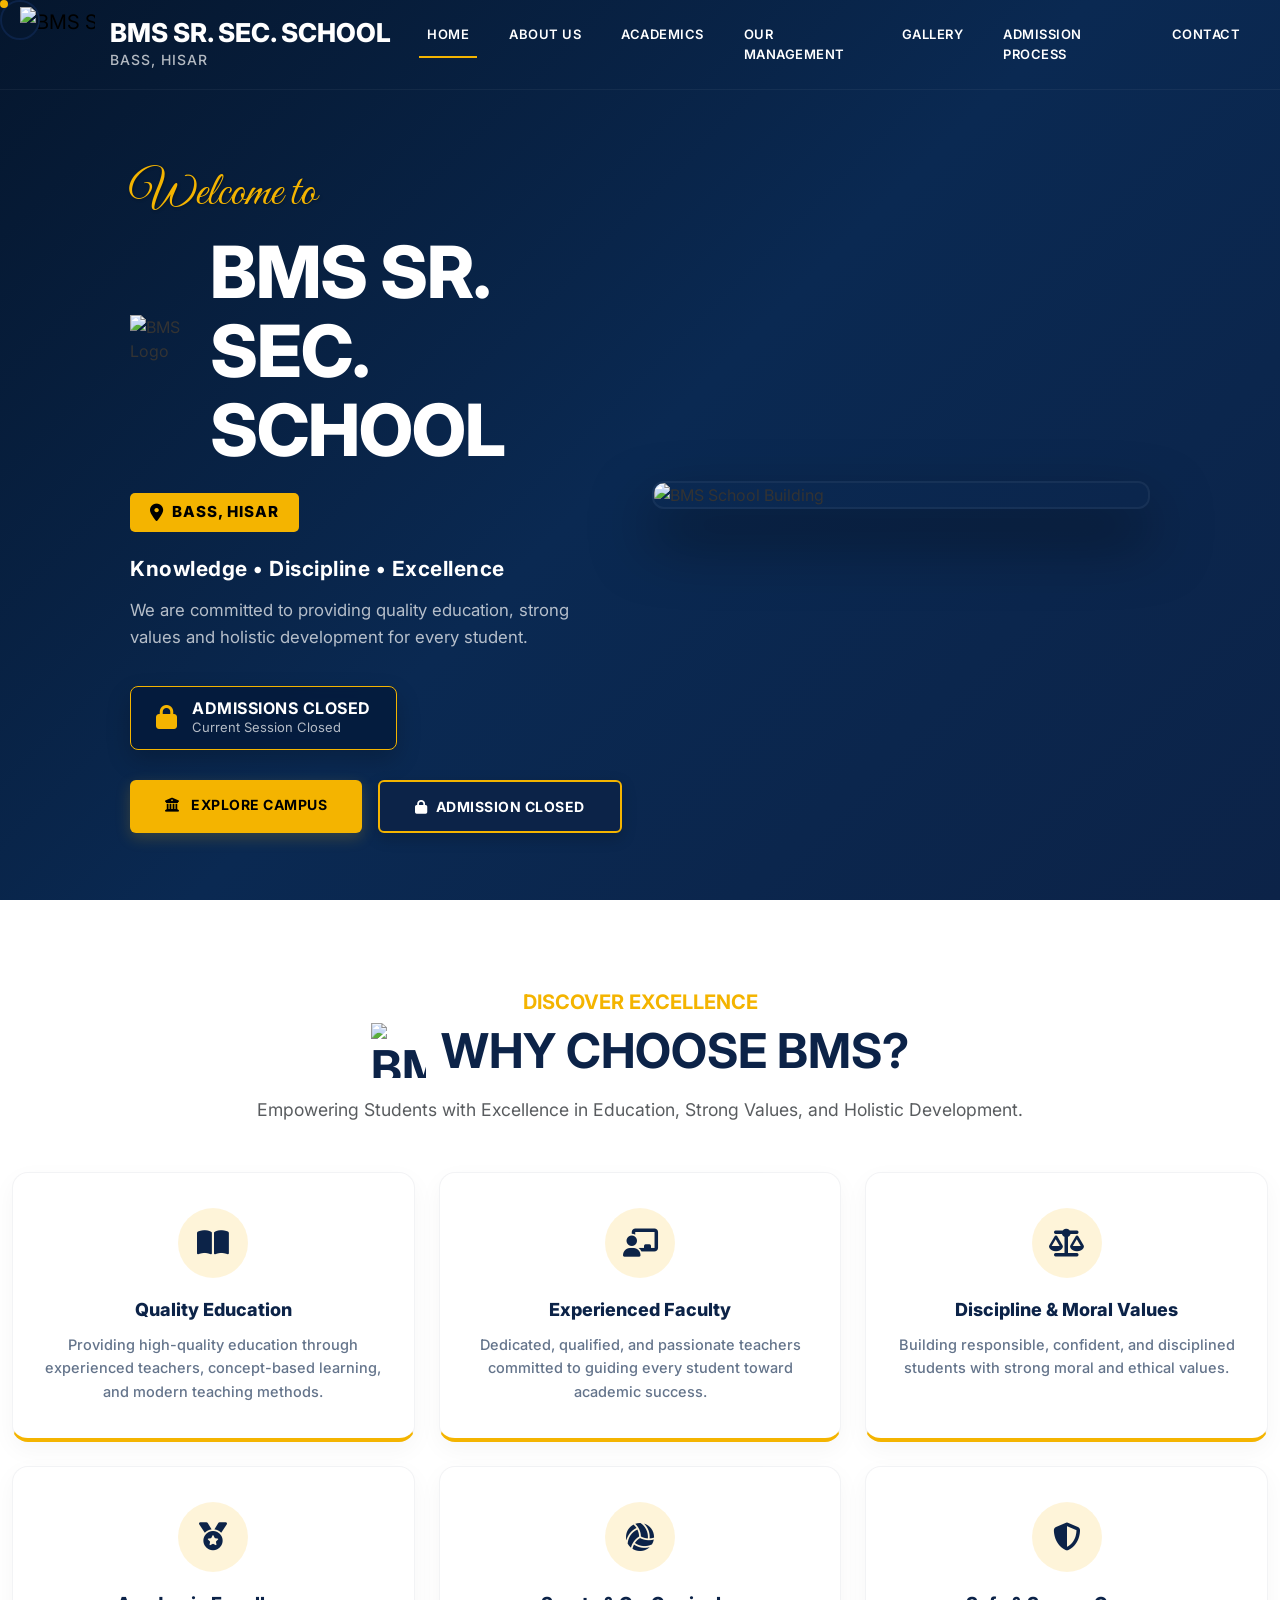
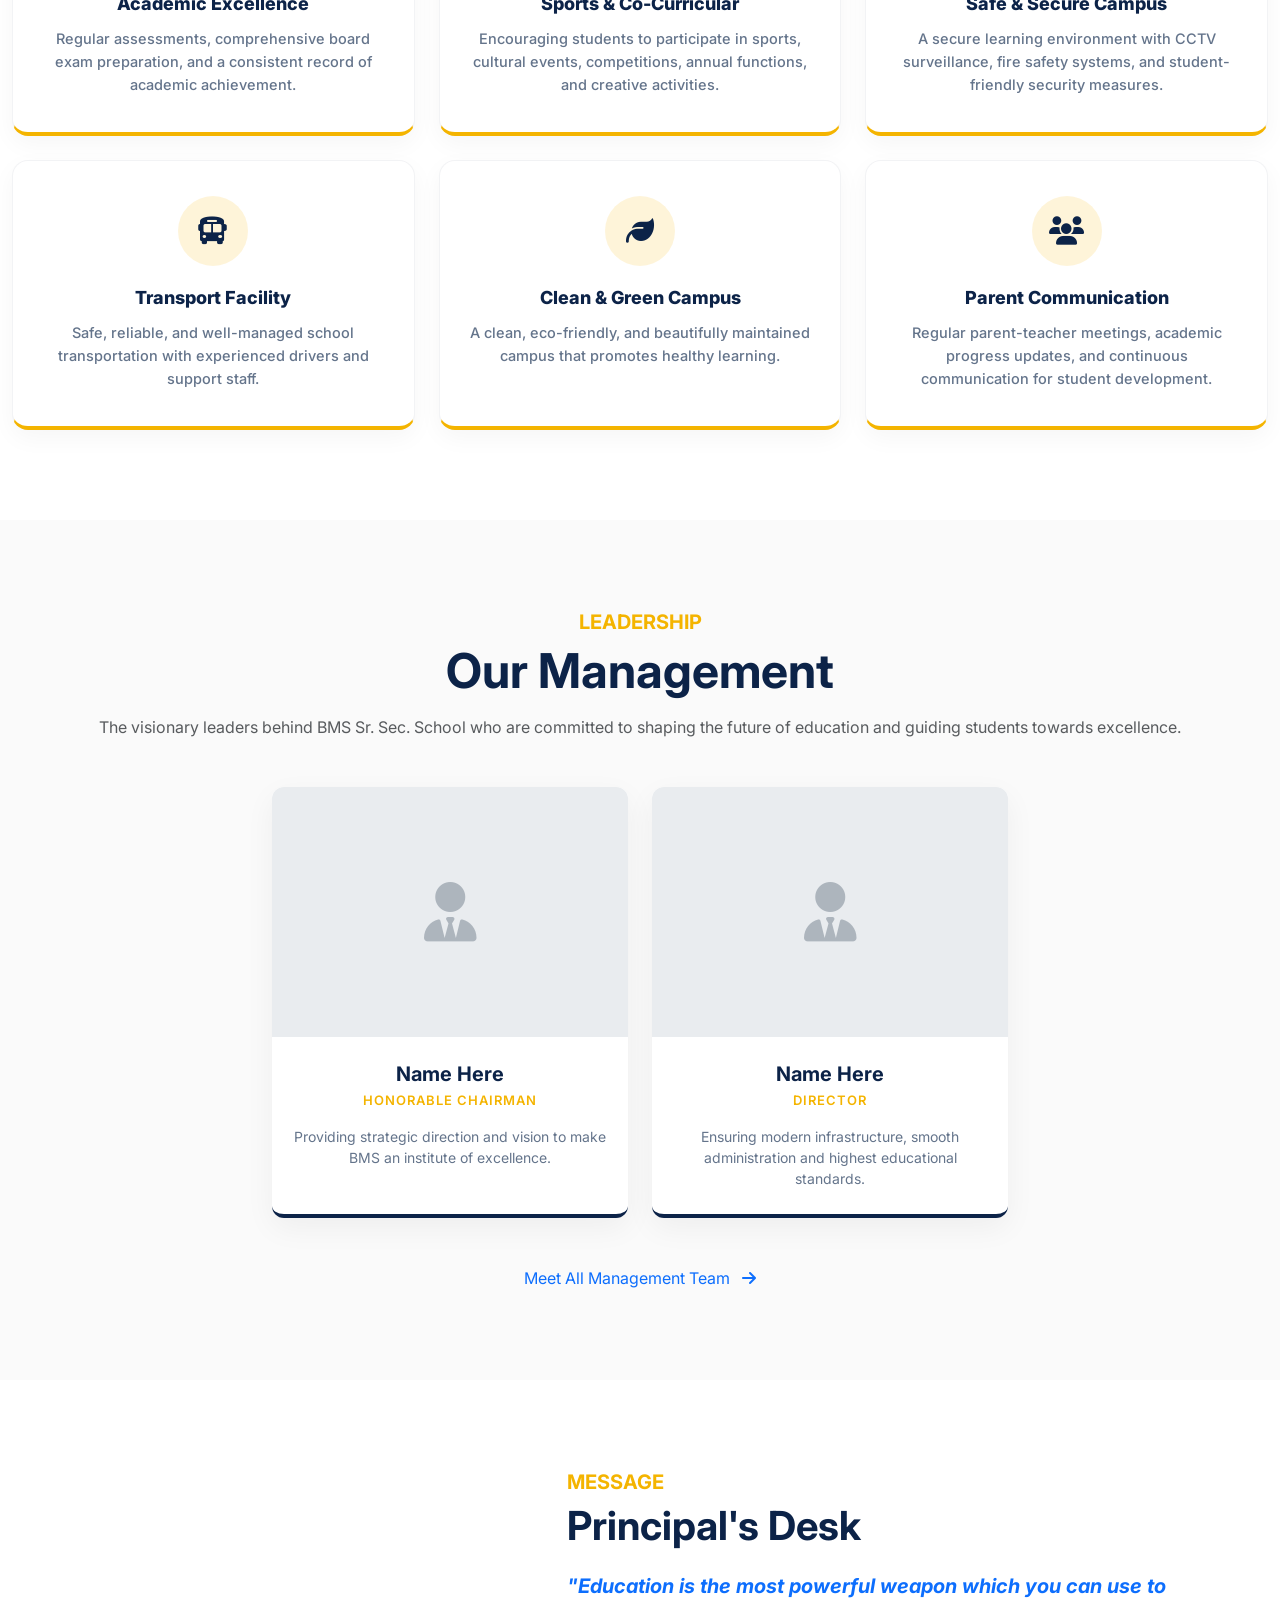
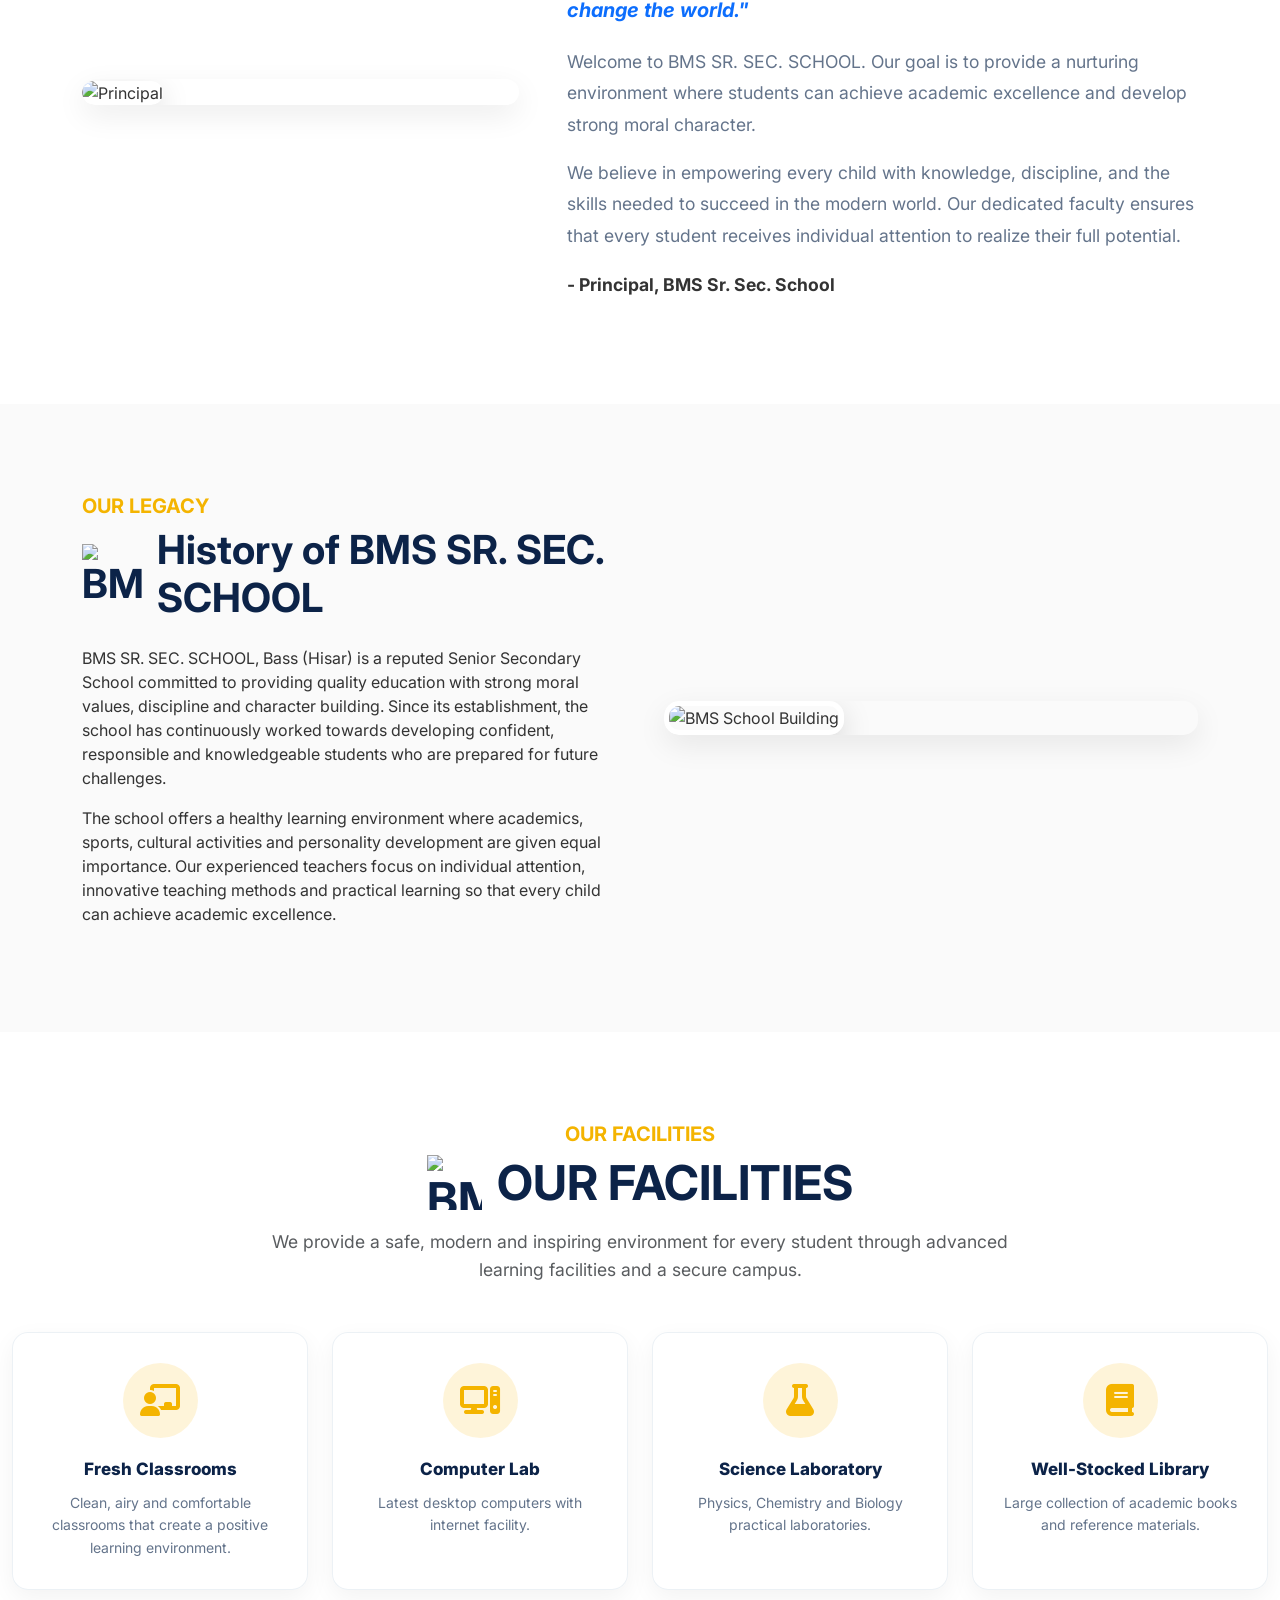
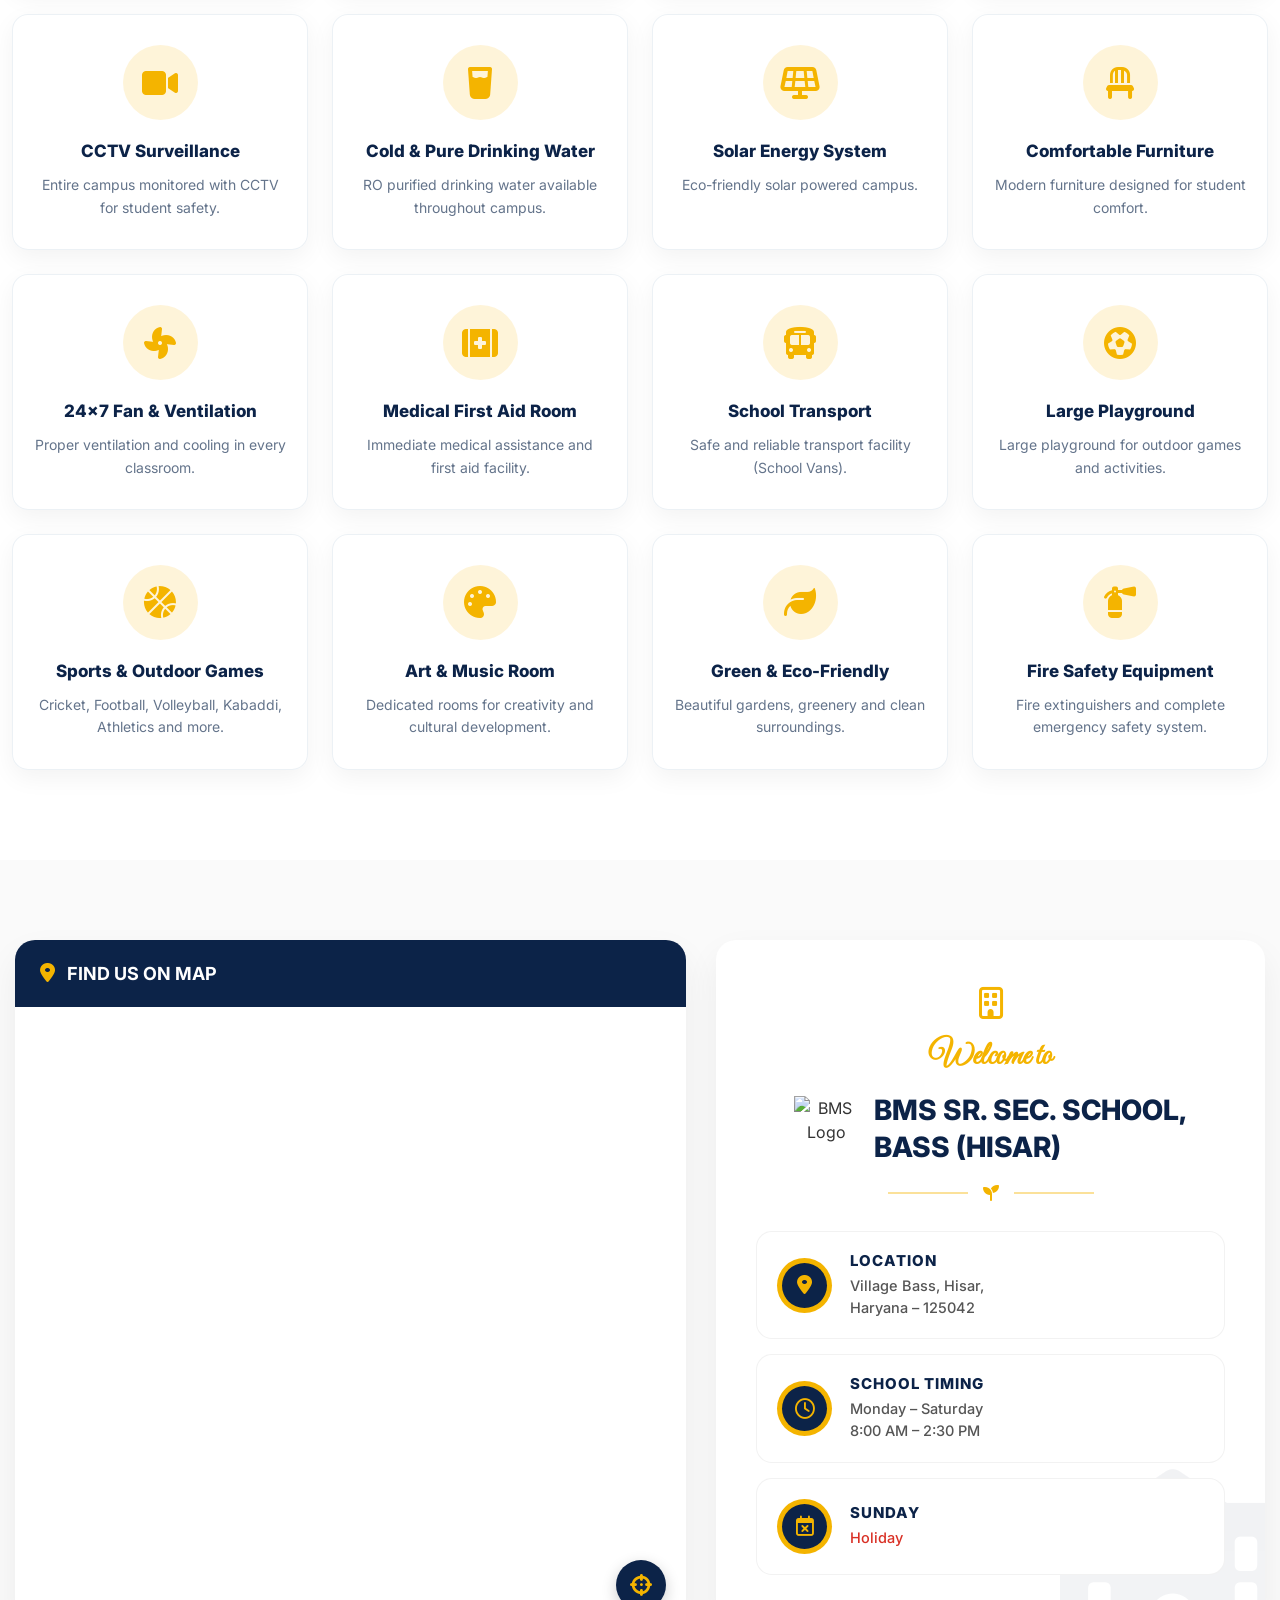
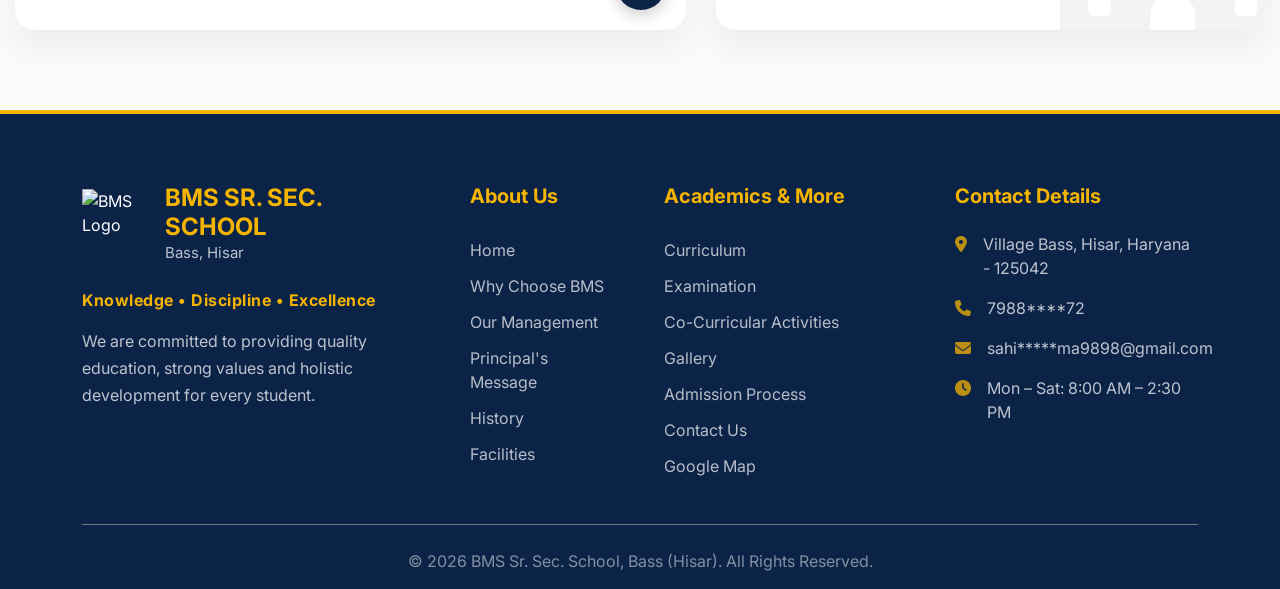
==== commit 9574cf0d: "Update index.html" ====
--- a/index.html
+++ b/index.html
@@ -26,7 +26,7 @@
             --primary: #0c2348;    /* Deep Premium Navy Blue */
             --gold: #f4b400;       /* Golden Accent */
             --gold-glow: rgba(244, 180, 0, 0.4);
-            --bg-color: #fafafa;   /* Light Background */
+            --bg-color: #fafafa;   
             --bg-theme: #FFFFFF;
             --text-color: #333333;
             --text-muted: #64748b;
@@ -34,7 +34,6 @@
 
         * { margin: 0; padding: 0; box-sizing: border-box; }
         
-        /* STRICT OVERFLOW FIX FOR MOBILE */
         html, body { 
             scroll-behavior: smooth; 
             font-family: 'Inter', sans-serif; 
@@ -81,7 +80,6 @@
             justify-content: space-between;
         }
         
-        /* Left Side: Brand Logo (FIXED: NO WHITE BOX) & Typography */
         .school-brand-box { 
             display: flex; 
             flex-direction: row; 
@@ -98,7 +96,7 @@
             border: none !important;
             box-shadow: none !important;
             padding: 0 !important;
-            transition: none; /* Logo size remains SAME */
+            transition: none;
         }
         
         .school-logo-text { 
@@ -121,14 +119,13 @@
         .school-logo-text p { 
             margin: 2px 0 0 0; 
             font-weight: 500; 
-            color: rgba(255,255,255,0.7); /* 70% Opacity */
+            color: rgba(255,255,255,0.7); 
             letter-spacing: 1px; 
             text-transform: uppercase; 
             transition: color 0.4s; 
         }
         .premium-nav.scrolled .school-logo-text p { color: var(--text-muted); }
 
-        /* Centered Menu Styling */
         .navbar-collapse {
             flex-grow: 1;
             display: flex;
@@ -149,12 +146,10 @@
         }
         .premium-nav.scrolled .nav-hover { color: #333 !important; }
         
-        /* Golden Underline Hover */
         .nav-hover::before { content: ''; position: absolute; width: 0; height: 2px; bottom: -5px; left: 0; background-color: var(--gold); transition: width 0.3s ease; }
         .nav-hover:hover::before, .nav-hover.active-link::before { width: 100%; }
         
-        /* Premium Dropdown Hover Logic & Exact Styling */
-        .dropdown-toggle::after { display: none !important; } /* Removes duplicate bootstrap arrow */
+        .dropdown-toggle::after { display: none !important; } 
         .premium-nav .dropdown-menu { 
             background-color: var(--primary); 
             border-radius: 12px; 
@@ -190,11 +185,8 @@
             color: var(--gold) !important; 
             padding-left: 30px;
         }
-        .premium-nav .dropdown-item:hover i {
-            transform: scale(1.1);
-        }
-
-        /* Responsive Desktop Typography & Spacing */
+        .premium-nav .dropdown-item:hover i { transform: scale(1.1); }
+
         @media (min-width: 1400px) {
             .school-logo-text h4 { font-size: 38px; }
             .school-logo-text p { font-size: 18px; }
@@ -208,12 +200,7 @@
         }
         
         @media (min-width: 992px) {
-            .dropdown:hover .dropdown-menu { 
-                display: block; 
-                opacity: 1;
-                visibility: visible;
-                animation: fadeIn 0.3s ease; 
-            }
+            .dropdown:hover .dropdown-menu { display: block; opacity: 1; visibility: visible; animation: fadeIn 0.3s ease; }
             .nav-item.dropdown:hover .nav-hover { color: var(--gold) !important; }
         }
         @keyframes fadeIn { from { opacity: 0; transform: translateY(10px); } to { opacity: 1; transform: translateY(0); } }
@@ -227,246 +214,184 @@
         .btn-gold { background-color: var(--gold); color: #000; font-weight: 700; border: none; padding: 14px 35px; border-radius: 6px; transition: all 0.3s; font-size: 14px; text-transform: uppercase; letter-spacing: 0.5px; white-space: nowrap; box-shadow: 0 5px 15px rgba(244, 180, 0, 0.2);}
         .btn-gold:hover { background-color: #fff; color: var(--gold); transform: translateY(-3px); box-shadow: 0 10px 25px rgba(255,255,255,0.2); }
         
-        .btn-outline-gold { background: transparent; color: #fff; border: 1px solid rgba(255,255,255,0.5); font-weight: 600; padding: 14px 35px; border-radius: 6px; transition: all 0.3s; font-size: 14px; text-transform: uppercase; letter-spacing: 0.5px; white-space: nowrap;}
-        .btn-outline-gold:hover { background-color: rgba(255,255,255,0.1); border-color: var(--gold); color: var(--gold); transform: translateY(-3px); }
-
         .btn-ripple { position: relative; overflow: hidden; }
         .btn-ripple .ripple { position: absolute; background: rgba(255, 255, 255, 0.5); border-radius: 50%; transform: scale(0); animation: ripple-anim 0.6s linear; pointer-events: none; }
         @keyframes ripple-anim { to { transform: scale(4); opacity: 0; } }
-        
         .hover-lift { transition: 0.3s; }
         .hover-lift:hover { transform: translateY(-4px); }
 
+        .btn-admission-closed {
+            background-color: var(--primary);
+            color: #fff;
+            border: 2px solid var(--gold);
+            font-weight: 700;
+            padding: 14px 35px;
+            border-radius: 6px;
+            font-size: 14px;
+            text-transform: uppercase;
+            letter-spacing: 0.5px;
+            display: inline-flex;
+            align-items: center;
+            justify-content: center;
+            cursor: default; 
+            user-select: none;
+            box-shadow: 0 5px 15px rgba(0,0,0,0.2);
+            white-space: nowrap;
+        }
+
         /* =========================================
-           HERO SECTION (FULL SCREEN, EXACT LAYOUT)
+           HERO SECTION
            ========================================= */
         .hero-premium { 
             position: relative; 
             width: 100%;
-            min-height: 100vh; /* Occupies full first screen */
+            min-height: 100vh; 
             background: linear-gradient(135deg, #05162D, #0A2952, #0c2348); 
             display: flex; 
             align-items: center; 
-            padding-top: 90px; /* Space for Navbar */
-            padding-bottom: 0px; /* No white gap */
+            padding-top: 90px; 
             overflow: hidden;
         }
-        
         .hero-content-wrapper { z-index: 3; position: relative; width: 100%; }
 
-        /* Left Side Text */
         .hero-welcome-script { font-family: 'Great Vibes', cursive; color: var(--gold); font-size: 3rem; margin-bottom: -5px; font-weight: 400; text-shadow: 1px 1px 3px rgba(0,0,0,0.3); }
-        .hero-main-title { font-size: 4.5rem; font-weight: 800; letter-spacing: -1px; line-height: 1.1; margin-bottom: 25px; color: #fff; }
+        .hero-main-title { font-size: 4.5rem; font-weight: 800; letter-spacing: -1px; line-height: 1.1; color: #fff; margin-bottom: 25px;}
         
         .hero-location-badge { 
+            display: inline-flex; align-items: center; background: var(--gold); color: #000; font-weight: 800; padding: 8px 20px; border-radius: 5px; font-size: 0.95rem; margin-bottom: 25px; letter-spacing: 1px; text-transform: uppercase; 
+        }
+        .hero-location-badge i { margin-right: 8px; font-size: 1.1rem; }
+
+        .hero-tagline-text { font-size: 1.3rem; font-weight: 700; margin-bottom: 15px; color: #fff; letter-spacing: 0.5px; }
+        .hero-desc-text { font-size: 1.05rem; max-width: 480px; line-height: 1.6; color: rgba(255,255,255,0.7); margin-bottom: 35px; }
+
+        .hero-building-container { position: relative; display: flex; justify-content: flex-end; align-items: center; }
+        .hero-building-img { width: 100%; max-width: 900px; height: auto; border-radius: 12px; box-shadow: 0 30px 60px rgba(0,0,0,0.5); object-fit: cover; border: 2px solid rgba(255,255,255,0.05); }
+
+        .admissions-closed-badge {
+            background: rgba(4, 27, 59, 0.85);
+            backdrop-filter: blur(10px);
+            border: 1px solid var(--gold);
+            padding: 12px 25px;
+            border-radius: 8px;
             display: inline-flex;
             align-items: center;
-            background: var(--gold); 
-            color: #000; 
-            font-weight: 800; 
-            padding: 8px 20px; 
-            border-radius: 5px; 
-            font-size: 0.95rem; 
-            margin-bottom: 25px; 
-            letter-spacing: 1px; 
-            text-transform: uppercase; 
-        }
-        .hero-location-badge i { margin-right: 8px; font-size: 1.1rem; }
-
-        .hero-tagline-text { font-size: 1.3rem; font-weight: 700; margin-bottom: 15px; color: #fff; letter-spacing: 0.5px; }
-        .hero-desc-text { font-size: 1.05rem; max-width: 480px; line-height: 1.6; color: rgba(255,255,255,0.7); margin-bottom: 35px; }
-
-        /* Right Side Image (Large & Fully Visible) */
-        .hero-building-container { position: relative; display: flex; justify-content: flex-end; align-items: center; }
-        .hero-building-img { 
-            width: 100%; 
-            max-width: 900px; 
-            height: auto; 
-            border-radius: 12px; 
-            box-shadow: 0 30px 60px rgba(0,0,0,0.5); 
-            object-fit: cover;
-            border: 2px solid rgba(255,255,255,0.05);
-        }
+            gap: 15px;
+            box-shadow: 0 10px 25px rgba(0,0,0,0.2);
+            margin-bottom: 30px;
+        }
+        .admissions-closed-icon { font-size: 24px; color: var(--gold); }
+        .admissions-closed-text h6 { margin: 0; color: #fff; font-weight: 700; font-size: 16px; letter-spacing: 0.5px; text-transform: uppercase;}
+        .admissions-closed-text p { margin: 0; color: rgba(255,255,255,0.7); font-size: 13px; }
 
         /* =========================================
-           CONTACT & GOOGLE MAP SECTION (NEW REDESIGN)
+           WHY CHOOSE BMS (NEW 9 PREMIUM CARDS GRID)
            ========================================= */
-        .contact-premium-section {
-            background-color: var(--bg-color);
-            padding: 80px 0;
-            width: 100%;
-        }
-        .contact-container {
-            max-width: 1400px;
-            margin: 0 auto;
-            padding: 0 15px;
-        }
-        .contact-grid {
-            display: grid;
-            grid-template-columns: 55fr 45fr; /* 55% Left, 45% Right Exact Proportions */
-            gap: 30px;
-            align-items: stretch;
-        }
-
-        /* LEFT CARD: MAP */
-        .map-premium-card {
+        .why-choose-grid-card {
             background: #fff;
-            border-radius: 20px;
-            box-shadow: 0 15px 35px rgba(0,0,0,0.06);
-            overflow: hidden;
+            border-radius: 16px;
+            padding: 35px 25px;
+            text-align: center;
+            box-shadow: 0 8px 25px rgba(0,0,0,0.04);
+            border: 1px solid rgba(12, 35, 72, 0.05);
+            border-bottom: 4px solid var(--gold);
+            height: 100%;
+            transition: all 0.4s cubic-bezier(0.175, 0.885, 0.32, 1.275);
+            position: relative;
+            z-index: 1;
             display: flex;
             flex-direction: column;
-            position: relative;
-            animation: fadeUp 0.8s ease forwards;
-        }
-        .map-header {
-            background: var(--primary);
-            color: #fff;
-            padding: 20px 25px;
-            font-weight: 700;
-            font-size: 18px;
-            display: flex;
             align-items: center;
         }
-        .map-header i { color: var(--gold); margin-right: 12px; font-size: 20px; }
-        .map-body { flex-grow: 1; min-height: 450px; position: relative;}
-        .map-body iframe { width: 100%; height: 100%; position: absolute; top:0; left:0; border: none; }
-        .map-nav-btn {
-            position: absolute;
-            bottom: 20px;
-            right: 20px;
-            width: 50px;
-            height: 50px;
-            background: var(--primary);
-            color: var(--gold);
+        .why-choose-grid-card:hover {
+            transform: translateY(-10px);
+            box-shadow: 0 15px 35px rgba(12, 35, 72, 0.1);
+            border-bottom-color: var(--primary);
+        }
+        .wc-grid-icon-wrapper {
+            width: 70px;
+            height: 70px;
+            background: rgba(244, 180, 0, 0.15);
             border-radius: 50%;
             display: flex;
             align-items: center;
             justify-content: center;
-            font-size: 22px;
-            box-shadow: 0 5px 15px rgba(0,0,0,0.2);
-            cursor: pointer;
-            transition: 0.3s;
-        }
-        .map-nav-btn:hover { transform: scale(1.1); background: var(--gold); color: var(--primary); }
-
-        /* RIGHT CARD: CONTACT INFO */
-        .contact-info-card {
-            background: #fff;
-            border-radius: 20px;
-            box-shadow: 0 15px 35px rgba(0,0,0,0.06);
-            padding: 40px;
+            margin-bottom: 20px;
+            transition: all 0.4s ease;
+            flex-shrink: 0;
+        }
+        .wc-grid-icon-wrapper i {
+            font-size: 28px;
+            color: var(--primary);
+            transition: all 0.4s ease;
+        }
+        .why-choose-grid-card:hover .wc-grid-icon-wrapper {
+            background: var(--primary);
+            box-shadow: 0 10px 20px rgba(12, 35, 72, 0.2);
+        }
+        .why-choose-grid-card:hover .wc-grid-icon-wrapper i {
+            color: var(--gold);
+            transform: scale(1.1);
+        }
+        .why-choose-grid-card h4 {
+            font-size: 18px;
+            font-weight: 800;
+            color: var(--primary);
+            margin-bottom: 12px;
+            line-height: 1.3;
+        }
+        .why-choose-grid-card p {
+            font-size: 14.5px;
+            color: var(--text-muted);
+            line-height: 1.6;
+            margin: 0;
+            font-weight: 500;
+        }
+
+        /* (Old CSS kept safely to ensure no functions break) */
+        .why-choose-list-item, .premium-image-card { display: none; }
+
+        /* =========================================
+           FACILITIES (16 CARDS)
+           ========================================= */
+        .premium-facility-card {
+            background: rgba(255, 255, 255, 0.95);
+            backdrop-filter: blur(10px);
+            border: 1px solid rgba(15, 76, 129, 0.08);
+            border-radius: 16px;
+            padding: 30px 20px;
+            text-align: center;
+            box-shadow: 0 8px 25px rgba(0,0,0,0.05);
+            height: 100%;
+            transition: all 0.4s cubic-bezier(0.175, 0.885, 0.32, 1.275);
             position: relative;
+            z-index: 1;
             overflow: hidden;
-            animation: fadeUp 0.8s ease forwards;
-            animation-delay: 0.2s;
-        }
-        /* Watermark Background */
-        .contact-info-card .watermark {
-            position: absolute;
-            bottom: -20px;
-            right: -20px;
-            font-size: 180px;
-            color: var(--primary);
-            opacity: 0.05;
-            z-index: 0;
-            pointer-events: none;
-        }
-        .contact-info-content { position: relative; z-index: 1; }
-        
-        .contact-welcome-box { text-align: center; margin-bottom: 30px; }
-        .contact-welcome-icon { font-size: 32px; color: var(--gold); margin-bottom: 10px; }
-        .contact-welcome-text { font-family: 'Great Vibes', cursive; color: var(--gold); font-size: 32px; margin-bottom: 0;}
-        .contact-welcome-title { color: var(--primary); font-size: 28px; font-weight: 800; line-height: 1.3;}
-        
-        /* Golden Decorative Divider */
-        .contact-divider { display: flex; align-items: center; justify-content: center; margin: 20px 0; }
-        .contact-divider::before, .contact-divider::after { content: ''; height: 1.5px; width: 80px; background: rgba(244, 180, 0, 0.4); transition: width 0.5s;}
-        .contact-divider i { color: var(--gold); margin: 0 15px; font-size: 16px; }
-        .contact-info-card:hover .contact-divider::before, .contact-info-card:hover .contact-divider::after { width: 120px; }
-
-        /* Premium Info Boxes */
-        .info-box-premium {
-            background: #fff;
-            border: 1px solid rgba(0,0,0,0.05);
-            border-radius: 16px;
-            padding: 20px;
             display: flex;
+            flex-direction: column;
             align-items: center;
-            gap: 18px;
-            margin-bottom: 15px;
-            transition: transform 0.4s cubic-bezier(0.175, 0.885, 0.32, 1.275), box-shadow 0.4s;
-        }
-        .info-box-premium:hover {
+        }
+        .premium-facility-card:hover {
             transform: translateY(-8px);
-            box-shadow: 0 12px 25px rgba(0,0,0,0.08);
-        }
-        .info-box-icon {
-            width: 55px;
-            height: 55px;
-            border-radius: 50%;
-            background: var(--gold);
-            display: flex;
-            align-items: center;
-            justify-content: center;
-            flex-shrink: 0;
-        }
-        .info-box-icon-inner {
-            width: 45px;
-            height: 45px;
-            border-radius: 50%;
-            background: var(--primary);
-            color: var(--gold);
-            display: flex;
-            align-items: center;
-            justify-content: center;
-            font-size: 20px;
-            transition: 0.3s;
-        }
-        .info-box-premium:hover .info-box-icon-inner { transform: scale(1.1); }
-        
-        .info-box-text h5 { color: var(--primary); font-size: 15px; font-weight: 800; letter-spacing: 1px; margin-bottom: 5px; text-transform: uppercase;}
-        .info-box-text p { color: #555; font-size: 14.5px; margin: 0; line-height: 1.5; font-weight: 500;}
-        .text-red { color: #d93025 !important; font-weight: 700;}
-
-        @keyframes fadeUp {
-            from { opacity: 0; transform: translateY(40px); }
-            to { opacity: 1; transform: translateY(0); }
-        }
+            box-shadow: 0 15px 35px var(--gold-glow);
+            border-color: var(--gold);
+        }
+        .fac-icon-wrapper {
+            width: 75px; height: 75px; background: rgba(244, 180, 0, 0.15); border-radius: 50%; display: flex; align-items: center; justify-content: center; margin-bottom: 20px; transition: all 0.4s ease; border: 2px solid transparent; flex-shrink: 0;
+        }
+        .fac-icon { font-size: 32px; color: var(--gold); transition: all 0.4s ease; margin: 0;}
+        .premium-facility-card:hover .fac-icon-wrapper { background: var(--gold); border-color: rgba(255,255,255,0.8); box-shadow: 0 5px 15px rgba(244, 180, 0, 0.4); }
+        .premium-facility-card:hover .fac-icon { color: var(--primary); transform: scale(1.1); }
+        .premium-facility-card h4 { font-size: 17px; font-weight: 800; color: var(--primary); margin-bottom: 12px; transition: 0.4s ease; line-height: 1.3;}
+        .premium-facility-card p { font-size: 14px; color: var(--text-muted); margin: 0; line-height: 1.6; transition: 0.4s ease; }
 
         /* =========================================
-           OTHER CARDS & SECTIONS
+           OTHER SECTIONS (Management, Contact, etc.)
            ========================================= */
-        .why-choose-list-item { display: flex; align-items: flex-start; background: #fff; padding: 18px 20px; border-radius: 12px; margin-bottom: 15px; box-shadow: 0 4px 15px rgba(0,0,0,0.03); border: 1px solid rgba(15,76,129,0.05); transition: all 0.4s; position: relative; overflow: hidden; }
-        .why-choose-list-item::before { content: ''; position: absolute; left: 0; top: 0; width: 4px; height: 100%; background: var(--gold); transition: width 0.3s ease; z-index: 0; }
-        .why-choose-list-item:hover::before { width: 100%; background: var(--primary); }
-        .why-choose-list-item:hover { transform: translateY(-5px); box-shadow: 0 15px 35px rgba(15,76,129,0.12); }
-        .wc-icon { width: 50px; height: 50px; background: rgba(244, 180, 0, 0.15); color: var(--primary); border-radius: 50%; display: flex; align-items: center; justify-content: center; font-size: 20px; margin-right: 20px; transition: 0.5s; z-index: 1; flex-shrink: 0;}
-        .why-choose-list-item:hover .wc-icon { background: #fff; color: var(--gold); transform: rotateY(360deg) scale(1.1); box-shadow: 0 5px 15px rgba(0,0,0,0.1); }
-        .wc-text { z-index: 1; transition: 0.3s; }
-        .wc-text h4 { font-size: 17px; font-weight: 700; margin-bottom: 5px; color: var(--primary); }
-        .wc-text p { font-size: 13.5px; color: var(--text-muted); margin: 0; line-height: 1.5; }
-        .why-choose-list-item:hover .wc-text h4, .why-choose-list-item:hover .wc-text p { color: #fff; }
-
-        .why-choose-img-wrapper { position: sticky; top: 100px; padding: 15px; background: rgba(255,255,255,0.4); backdrop-filter: blur(10px); border-radius: 20px; box-shadow: 0 20px 40px rgba(15, 76, 129, 0.1); border: 1px solid rgba(255,255,255,0.6); overflow: hidden; }
-        .why-choose-img { width: 100%; height: auto; border-radius: 15px; object-fit: cover; transition: transform 0.6s ease; }
-        .why-choose-img-wrapper:hover .why-choose-img { transform: scale(1.05); }
-
-        .premium-facility-card { background: #fff; border-radius: 15px; padding: 30px 20px; text-align: center; box-shadow: 0 5px 20px rgba(0,0,0,0.04); border: 1px solid rgba(15,76,129,0.05); height: 100%; transition: all 0.4s ease; position: relative; z-index: 1; overflow: hidden; }
-        .premium-facility-card::after { content: ''; position: absolute; top: -100%; left: 0; width: 100%; height: 100%; background: linear-gradient(135deg, var(--primary), #1a66a8); transition: all 0.5s ease; z-index: -1; border-radius: 15px 15px 0 0; }
-        .premium-facility-card:hover::after { top: 0; border-radius: 0; }
-        .premium-facility-card:hover { transform: translateY(-10px); box-shadow: 0 15px 35px rgba(15,76,129,0.15); }
-        .fac-icon { font-size: 40px; color: var(--gold); margin-bottom: 20px; transition: 0.4s ease; }
-        .premium-facility-card:hover .fac-icon { transform: scale(1.2) translateY(-5px); color: #fff; }
-        .premium-facility-card h4 { font-size: 18px; font-weight: 700; color: var(--primary); margin-bottom: 10px; transition: 0.4s ease; }
-        .premium-facility-card p { font-size: 14px; color: var(--text-muted); margin: 0; line-height: 1.5; transition: 0.4s ease; }
-        .premium-facility-card:hover h4, .premium-facility-card:hover p { color: #fff; }
-
         .about-image-wrapper { position: relative; border-radius: 15px; overflow: hidden; box-shadow: 0 10px 30px rgba(0,0,0,0.08); transition: transform 0.5s ease; animation: floatAnim 6s ease-in-out infinite; }
         .about-image-wrapper img { width: 100%; height: auto; border-radius: 15px; border: 5px solid white; box-shadow: 0 10px 30px rgba(0,0,0,0.15); }
         @keyframes floatAnim { 0% { transform: translateY(0px) rotate(0deg); } 50% { transform: translateY(-15px) rotate(1deg); } 100% { transform: translateY(0px) rotate(0deg); } }
         
-        /* Management Preview Cards */
         .management-card { background: #fff; border-radius: 12px; overflow: hidden; box-shadow: 0 10px 30px rgba(0,0,0,0.05); transition: transform 0.4s ease; text-align: center; border-bottom: 4px solid var(--primary); height: 100%;}
         .management-card:hover { transform: translateY(-10px); border-bottom-color: var(--gold);}
         .management-img-box { width: 100%; height: 250px; background: #e9ecef; display: flex; align-items: center; justify-content: center; overflow: hidden;}
@@ -476,6 +401,39 @@
         .management-info p { color: var(--gold); font-weight: 600; text-transform: uppercase; font-size: 13px; margin-bottom: 15px; letter-spacing: 1px;}
         .management-info span { color: var(--text-muted); font-size: 14px; line-height: 1.5; display: block;}
         
+        .contact-premium-section { background-color: var(--bg-color); padding: 80px 0; width: 100%; }
+        .contact-container { max-width: 1400px; margin: 0 auto; padding: 0 15px; }
+        .contact-grid { display: grid; grid-template-columns: 55fr 45fr; gap: 30px; align-items: stretch; }
+
+        .map-premium-card { background: #fff; border-radius: 20px; box-shadow: 0 15px 35px rgba(0,0,0,0.06); overflow: hidden; display: flex; flex-direction: column; position: relative;}
+        .map-header { background: var(--primary); color: #fff; padding: 20px 25px; font-weight: 700; font-size: 18px; display: flex; align-items: center; }
+        .map-header i { color: var(--gold); margin-right: 12px; font-size: 20px; }
+        .map-body { flex-grow: 1; min-height: 450px; position: relative;}
+        .map-body iframe { width: 100%; height: 100%; position: absolute; top:0; left:0; border: none; }
+        .map-nav-btn { position: absolute; bottom: 20px; right: 20px; width: 50px; height: 50px; background: var(--primary); color: var(--gold); border-radius: 50%; display: flex; align-items: center; justify-content: center; font-size: 22px; box-shadow: 0 5px 15px rgba(0,0,0,0.2); cursor: pointer; transition: 0.3s; }
+        .map-nav-btn:hover { transform: scale(1.1); background: var(--gold); color: var(--primary); }
+
+        .contact-info-card { background: #fff; border-radius: 20px; box-shadow: 0 15px 35px rgba(0,0,0,0.06); padding: 40px; position: relative; overflow: hidden; }
+        .contact-info-card .watermark { position: absolute; bottom: -20px; right: -20px; font-size: 180px; color: var(--primary); opacity: 0.05; z-index: 0; pointer-events: none; }
+        .contact-info-content { position: relative; z-index: 1; }
+        .contact-welcome-box { text-align: center; margin-bottom: 30px; }
+        .contact-welcome-icon { font-size: 32px; color: var(--gold); margin-bottom: 10px; }
+        .contact-welcome-text { font-family: 'Great Vibes', cursive; color: var(--gold); font-size: 32px; margin-bottom: 0;}
+        .contact-welcome-title { color: var(--primary); font-size: 28px; font-weight: 800; line-height: 1.3;}
+        .contact-divider { display: flex; align-items: center; justify-content: center; margin: 20px 0; }
+        .contact-divider::before, .contact-divider::after { content: ''; height: 1.5px; width: 80px; background: rgba(244, 180, 0, 0.4); transition: width 0.5s;}
+        .contact-divider i { color: var(--gold); margin: 0 15px; font-size: 16px; }
+        .contact-info-card:hover .contact-divider::before, .contact-info-card:hover .contact-divider::after { width: 120px; }
+
+        .info-box-premium { background: #fff; border: 1px solid rgba(0,0,0,0.05); border-radius: 16px; padding: 20px; display: flex; align-items: center; gap: 18px; margin-bottom: 15px; transition: transform 0.4s cubic-bezier(0.175, 0.885, 0.32, 1.275), box-shadow 0.4s; }
+        .info-box-premium:hover { transform: translateY(-8px); box-shadow: 0 12px 25px rgba(0,0,0,0.08); }
+        .info-box-icon { width: 55px; height: 55px; border-radius: 50%; background: var(--gold); display: flex; align-items: center; justify-content: center; flex-shrink: 0; }
+        .info-box-icon-inner { width: 45px; height: 45px; border-radius: 50%; background: var(--primary); color: var(--gold); display: flex; align-items: center; justify-content: center; font-size: 20px; transition: 0.3s; }
+        .info-box-premium:hover .info-box-icon-inner { transform: scale(1.1); }
+        .info-box-text h5 { color: var(--primary); font-size: 15px; font-weight: 800; letter-spacing: 1px; margin-bottom: 5px; text-transform: uppercase;}
+        .info-box-text p { color: #555; font-size: 14.5px; margin: 0; line-height: 1.5; font-weight: 500;}
+        .text-red { color: #d93025 !important; font-weight: 700;}
+
         /* Cursor & Loader */
         .custom-cursor { width: 8px; height: 8px; background: var(--gold); border-radius: 50%; position: fixed; pointer-events: none; z-index: 9999; }
         .custom-cursor-follower { width: 40px; height: 40px; border: 2px solid var(--primary); border-radius: 50%; position: fixed; pointer-events: none; z-index: 9998; transition: transform 0.2s ease; }
@@ -483,9 +441,9 @@
         .loader-spinner { width: 60px; height: 60px; border: 4px solid rgba(255,255,255,0.2); border-top-color: var(--gold); border-radius: 50%; animation: spin 1s infinite linear; }
         @keyframes spin { 100% { transform: rotate(360deg); } }
 
-        .premium-footer { background: var(--primary); color: white; padding-top: 60px; }
-        .footer-links a { color: rgba(255,255,255,0.7); transition: all 0.3s; display: block; padding: 5px 0; }
-        .footer-links a:hover { color: var(--gold); padding-left: 5px; }
+        .premium-footer { background: var(--primary); color: white; padding-top: 70px; border-top: 4px solid var(--gold);}
+        .footer-links a { color: rgba(255,255,255,0.7); transition: all 0.3s; display: block; padding: 6px 0; text-decoration: none;}
+        .footer-links a:hover { color: var(--gold); padding-left: 8px; }
 
         /* =========================================
            MOBILE RESPONSIVE OPTIMIZATION
@@ -513,11 +471,9 @@
             .hero-premium { flex-direction: column; text-align: center; padding-top: 130px; padding-bottom: 50px; min-height: auto;}
             .hero-building-container { margin-top: 40px; justify-content: center; }
             
-            /* Map Contact Responsive */
             .contact-grid { grid-template-columns: 1fr; gap: 40px; }
             .map-body { min-height: 400px; }
 
-            .why-choose-img-wrapper { position: relative; top: 0; margin-top: 30px; }
             .custom-cursor, .custom-cursor-follower { display: none !important; }
             .premium-section { padding: 60px 0; }
         }
@@ -526,25 +482,23 @@
             .hero-main-title { font-size: 2.8rem; }
             .hero-welcome-script { font-size: 2.2rem; }
             .hero-content-wrapper .d-flex { flex-direction: column; width: 100%; gap: 15px !important; margin-top: 20px;}
-            .hero-content-wrapper .btn { width: 100%; text-align: center; justify-content: center;}
+            .hero-content-wrapper .btn-gold, .hero-content-wrapper .btn-admission-closed { width: 100%; text-align: center; justify-content: center;}
             .school-logo-text h4 { font-size: 20px; }
             .nav-logo-img { width: 60px !important; height: 60px !important; }
             .header-container { padding: 0 15px; }
             .contact-info-card { padding: 30px 20px; }
+            .admissions-closed-badge { flex-direction: column; text-align: center; gap: 5px;}
         }
     </style>
 </head>
 <body>
 
-    <!-- Page Loader -->
     <div class="page-loader" id="loader"><div class="loader-spinner"></div></div>
-    <!-- Custom Cursor -->
     <div class="custom-cursor"></div><div class="custom-cursor-follower"></div>
 
     <!-- 1. FULLY RESPONSIVE & EXACT CENTERED TRANSPARENT NAVBAR -->
     <nav class="navbar navbar-expand-lg premium-nav fixed-top" id="navbar">
         <div class="header-container position-relative">
-            <!-- Left Side: Official BMS Logo & Text -->
             <a class="navbar-brand school-brand-box scroll-link" href="index.html#home">
                 <img src="assets/logo.png" alt="BMS SR. SEC. SCHOOL Logo" class="nav-logo-img">
                 <div class="school-logo-text d-none d-sm-flex">
@@ -557,20 +511,18 @@
                 <i class="fa-solid fa-bars text-white" style="font-size:24px;" id="nav-toggle-icon"></i>
             </button>
             
-            <!-- Center: Menus (Hover Dropdown, No duplicate arrow) -->
             <div class="collapse navbar-collapse" id="navbarNav">
                 <ul class="navbar-nav mx-auto nav-scrollspy">
                     <li class="nav-item"><a class="nav-link nav-hover active-link scroll-link" href="index.html#home">HOME</a></li>
                     
-                    <!-- Exact Styled Order for About Us Dropdown -->
                     <li class="nav-item dropdown">
                         <a class="nav-link nav-hover dropdown-toggle" href="#" id="aboutDropdown" role="button" data-bs-toggle="dropdown" aria-expanded="false">
                             ABOUT US
                         </a>
                         <ul class="dropdown-menu" aria-labelledby="aboutDropdown">
+                            <li><a class="dropdown-item scroll-link" href="index.html#why-choose"><i class="fa-solid fa-star"></i> Why Choose BMS</a></li>
+                            <li><a class="dropdown-item scroll-link" href="index.html#principal"><i class="fa-solid fa-user-tie"></i> Principal's Message</a></li>
                             <li><a class="dropdown-item scroll-link" href="index.html#history"><i class="fa-solid fa-book-open"></i> History</a></li>
-                            <li><a class="dropdown-item scroll-link" href="index.html#vision"><i class="fa-solid fa-eye"></i> Vision & Mission</a></li>
-                            <li><a class="dropdown-item scroll-link" href="index.html#principal"><i class="fa-solid fa-user-tie"></i> Principal's Message</a></li>
                             <li><a class="dropdown-item scroll-link" href="index.html#facilities"><i class="fa-solid fa-building"></i> Facilities</a></li>
                             <li><a class="dropdown-item scroll-link" href="index.html#contact-map"><i class="fa-solid fa-phone"></i> Contact Us</a></li>
                             <li><a class="dropdown-item scroll-link" href="index.html#contact-map"><i class="fa-solid fa-location-dot"></i> Google Map</a></li>
@@ -590,20 +542,24 @@
 
                     <li class="nav-item"><a class="nav-link nav-hover" href="management.html">OUR MANAGEMENT</a></li>
                     <li class="nav-item"><a class="nav-link nav-hover" href="gallery.html">GALLERY</a></li>
-                    <li class="nav-item"><a class="nav-link nav-hover" href="admissions.html">ADMISSIONS</a></li>
+                    <li class="nav-item"><a class="nav-link nav-hover" href="admissions.html">ADMISSION PROCESS</a></li>
                     <li class="nav-item"><a class="nav-link nav-hover scroll-link" href="index.html#contact-map">CONTACT</a></li>
                 </ul>
             </div>
         </div>
     </nav>
 
-    <!-- 2. HERO SECTION (100VH) -->
+    <!-- 2. HERO SECTION -->
     <section id="home" class="hero-premium">
         <div class="container hero-content-wrapper px-4 px-lg-5">
             <div class="row align-items-center w-100 m-0">
                 <div class="col-lg-6 col-12 text-lg-start text-center" data-aos="fade-right" data-aos-duration="1200">
                     <div class="hero-welcome-script">Welcome to</div>
-                    <h1 class="hero-main-title">BMS SR. SEC.<br>SCHOOL</h1>
+                    
+                    <div class="d-flex align-items-center justify-content-center justify-content-lg-start mb-4 mt-2">
+                        <img src="assets/logo.png" alt="BMS Logo" style="width:70px; height:70px; object-fit:contain; margin-right:15px;" class="d-none d-md-block">
+                        <h1 class="hero-main-title mb-0">BMS SR. SEC.<br>SCHOOL</h1>
+                    </div>
                     
                     <div class="hero-location-badge">
                         <i class="fa-solid fa-location-dot"></i> BASS, HISAR
@@ -614,14 +570,22 @@
                     <p class="hero-desc-text mx-auto mx-lg-0">
                         We are committed to providing quality education, strong values and holistic development for every student.
                     </p>
+
+                    <div class="admissions-closed-badge">
+                        <div class="admissions-closed-icon"><i class="fa-solid fa-lock"></i></div>
+                        <div class="admissions-closed-text text-start">
+                            <h6>Admissions Closed</h6>
+                            <p>Current Session Closed</p>
+                        </div>
+                    </div>
                     
-                    <div class="d-flex flex-wrap gap-3 justify-content-center justify-content-lg-start mt-4">
+                    <div class="d-flex flex-wrap gap-3 justify-content-center justify-content-lg-start">
                         <a href="#why-choose" class="btn-gold btn-ripple scroll-link hover-lift">
                             <i class="fa-solid fa-building-columns me-2"></i> Explore Campus
                         </a>
-                        <a href="admissions.html" class="btn-outline-gold btn-ripple hover-lift">
-                            <i class="fa-solid fa-user-graduate me-2"></i> Admission Open
-                        </a>
+                        <div class="btn-admission-closed">
+                            <i class="fa-solid fa-lock me-2"></i> Admission Closed
+                        </div>
                     </div>
                 </div>
 
@@ -632,45 +596,107 @@
         </div>
     </section>
 
-    <!-- 3. WHY CHOOSE BMS -->
+    <!-- 3. WHY CHOOSE BMS (NEW 9 PREMIUM FEATURE CARDS GRID) -->
     <section id="why-choose" class="premium-section bg-theme scroll-section">
-        <div class="container">
-            <div class="row g-5">
-                <div class="col-lg-6" data-aos="fade-right">
-                    <h5 class="text-gold fw-bold text-uppercase mb-2">Discover Excellence</h5>
-                    <h2 class="display-5 fw-bold mb-3">Why Choose BMS?</h2>
-                    <p class="text-muted mb-5" style="font-size: 1.1rem; line-height: 1.7;">
-                        Choosing BMS means embracing a tradition of excellence. We focus on academic brilliance along with moral values and overall personality development.
-                    </p>
-                    
-                    <div class="why-choose-list-item" data-aos="fade-up">
-                        <div class="wc-icon"><i class="fa-solid fa-graduation-cap"></i></div>
-                        <div class="wc-text"><h4>Quality Education</h4><p>Modern aur practical teaching methods ke saath quality education.</p></div>
-                    </div>
-                    <div class="why-choose-list-item" data-aos="fade-up">
-                        <div class="wc-icon"><i class="fa-solid fa-chalkboard-user"></i></div>
-                        <div class="wc-text"><h4>Experienced Teachers</h4><p>Qualified aur dedicated teachers jo har student par personal dhyan dete hain.</p></div>
-                    </div>
-                    <div class="why-choose-list-item" data-aos="fade-up">
-                        <div class="wc-icon"><i class="fa-solid fa-book-reader"></i></div>
-                        <div class="wc-text"><h4>Individual Student Focus</h4><p>Jo student padhai me weak hai uske liye extra classes aur personal guidance.</p></div>
-                    </div>
-                    <div class="why-choose-list-item" data-aos="fade-up">
-                        <div class="wc-icon"><i class="fa-solid fa-scale-balanced"></i></div>
-                        <div class="wc-text"><h4>Strong Discipline</h4><p>Discipline, moral values aur respectful environment.</p></div>
-                    </div>
-                </div>
-
-                <div class="col-lg-6" data-aos="zoom-in" data-aos-duration="1500">
-                    <div class="why-choose-img-wrapper">
-                        <img src="https://images.unsplash.com/photo-1577896851231-70ef18881754?auto=format&fit=crop&w=1000&q=80" alt="Happy Students Learning" class="why-choose-img">
-                    </div>
-                </div>
+        <div class="container" style="max-width: 1400px;">
+            <div class="text-center mb-5" data-aos="fade-up">
+                <h5 class="text-gold fw-bold text-uppercase">Discover Excellence</h5>
+                <h2 class="display-5 fw-bold d-flex align-items-center justify-content-center">
+                    <img src="assets/logo.png" alt="BMS Logo" style="width:55px; height:55px; object-fit:contain; margin-right:15px;" class="d-none d-sm-block">
+                    WHY CHOOSE BMS?
+                </h2>
+                <p class="text-muted mt-3 mx-auto" style="font-size: 1.1rem; line-height: 1.6; max-width: 800px;">
+                    Empowering Students with Excellence in Education, Strong Values, and Holistic Development.
+                </p>
+            </div>
+            
+            <div class="row g-4 justify-content-center">
+                <!-- Card 1 -->
+                <div class="col-lg-4 col-md-6 col-sm-12" data-aos="fade-up" data-aos-delay="50">
+                    <div class="why-choose-grid-card">
+                        <div class="wc-grid-icon-wrapper"><i class="fa-solid fa-book-open"></i></div>
+                        <h4>Quality Education</h4>
+                        <p>Providing high-quality education through experienced teachers, concept-based learning, and modern teaching methods.</p>
+                    </div>
+                </div>
+
+                <!-- Card 2 -->
+                <div class="col-lg-4 col-md-6 col-sm-12" data-aos="fade-up" data-aos-delay="100">
+                    <div class="why-choose-grid-card">
+                        <div class="wc-grid-icon-wrapper"><i class="fa-solid fa-chalkboard-user"></i></div>
+                        <h4>Experienced Faculty</h4>
+                        <p>Dedicated, qualified, and passionate teachers committed to guiding every student toward academic success.</p>
+                    </div>
+                </div>
+
+                <!-- Card 3 -->
+                <div class="col-lg-4 col-md-6 col-sm-12" data-aos="fade-up" data-aos-delay="150">
+                    <div class="why-choose-grid-card">
+                        <div class="wc-grid-icon-wrapper"><i class="fa-solid fa-scale-balanced"></i></div>
+                        <h4>Discipline & Moral Values</h4>
+                        <p>Building responsible, confident, and disciplined students with strong moral and ethical values.</p>
+                    </div>
+                </div>
+
+                <!-- Card 4 -->
+                <div class="col-lg-4 col-md-6 col-sm-12" data-aos="fade-up" data-aos-delay="200">
+                    <div class="why-choose-grid-card">
+                        <div class="wc-grid-icon-wrapper"><i class="fa-solid fa-medal"></i></div>
+                        <h4>Academic Excellence</h4>
+                        <p>Regular assessments, comprehensive board exam preparation, and a consistent record of academic achievement.</p>
+                    </div>
+                </div>
+
+                <!-- Card 5 -->
+                <div class="col-lg-4 col-md-6 col-sm-12" data-aos="fade-up" data-aos-delay="50">
+                    <div class="why-choose-grid-card">
+                        <div class="wc-grid-icon-wrapper"><i class="fa-solid fa-volleyball"></i></div>
+                        <h4>Sports & Co-Curricular</h4>
+                        <p>Encouraging students to participate in sports, cultural events, competitions, annual functions, and creative activities.</p>
+                    </div>
+                </div>
+
+                <!-- Card 6 -->
+                <div class="col-lg-4 col-md-6 col-sm-12" data-aos="fade-up" data-aos-delay="100">
+                    <div class="why-choose-grid-card">
+                        <div class="wc-grid-icon-wrapper"><i class="fa-solid fa-shield-halved"></i></div>
+                        <h4>Safe & Secure Campus</h4>
+                        <p>A secure learning environment with CCTV surveillance, fire safety systems, and student-friendly security measures.</p>
+                    </div>
+                </div>
+
+                <!-- Card 7 -->
+                <div class="col-lg-4 col-md-6 col-sm-12" data-aos="fade-up" data-aos-delay="150">
+                    <div class="why-choose-grid-card">
+                        <div class="wc-grid-icon-wrapper"><i class="fa-solid fa-bus"></i></div>
+                        <h4>Transport Facility</h4>
+                        <p>Safe, reliable, and well-managed school transportation with experienced drivers and support staff.</p>
+                    </div>
+                </div>
+
+                <!-- Card 8 -->
+                <div class="col-lg-4 col-md-6 col-sm-12" data-aos="fade-up" data-aos-delay="200">
+                    <div class="why-choose-grid-card">
+                        <div class="wc-grid-icon-wrapper"><i class="fa-solid fa-leaf"></i></div>
+                        <h4>Clean & Green Campus</h4>
+                        <p>A clean, eco-friendly, and beautifully maintained campus that promotes healthy learning.</p>
+                    </div>
+                </div>
+
+                <!-- Card 9 -->
+                <div class="col-lg-4 col-md-6 col-sm-12" data-aos="fade-up" data-aos-delay="50">
+                    <div class="why-choose-grid-card">
+                        <div class="wc-grid-icon-wrapper"><i class="fa-solid fa-users"></i></div>
+                        <h4>Parent Communication</h4>
+                        <p>Regular parent-teacher meetings, academic progress updates, and continuous communication for student development.</p>
+                    </div>
+                </div>
+
             </div>
         </div>
     </section>
 
-    <!-- 4. OUR MANAGEMENT (PREVIEW SECTION) -->
+    <!-- 4. OUR MANAGEMENT -->
     <section id="management-preview" class="premium-section bg-color scroll-section">
         <div class="container">
             <div class="text-center mb-5" data-aos="fade-up">
@@ -680,7 +706,6 @@
             </div>
             
             <div class="row justify-content-center g-4">
-                <!-- Chairman Card -->
                 <div class="col-lg-4 col-md-6" data-aos="fade-up" data-aos-delay="100">
                     <div class="management-card">
                         <div class="management-img-box">
@@ -694,7 +719,6 @@
                     </div>
                 </div>
 
-                <!-- Director Card -->
                 <div class="col-lg-4 col-md-6" data-aos="fade-up" data-aos-delay="200">
                     <div class="management-card">
                         <div class="management-img-box">
@@ -742,7 +766,10 @@
             <div class="row align-items-center g-5">
                 <div class="col-lg-6 about-text" data-aos="fade-right">
                     <h5 class="text-gold fw-bold text-uppercase mb-2">Our Legacy</h5>
-                    <h2 class="display-6 fw-bold mb-4">History of BMS SR. SEC. SCHOOL, BASS (HISAR)</h2>
+                    <h2 class="display-6 fw-bold mb-4 d-flex align-items-center">
+                        <img src="assets/logo.png" alt="BMS Logo" style="width:60px; height:60px; object-fit:contain; margin-right:15px;" class="d-none d-sm-block">
+                        History of BMS SR. SEC. SCHOOL
+                    </h2>
                     <p>BMS SR. SEC. SCHOOL, Bass (Hisar) is a reputed Senior Secondary School committed to providing quality education with strong moral values, discipline and character building. Since its establishment, the school has continuously worked towards developing confident, responsible and knowledgeable students who are prepared for future challenges.</p>
                     <p>The school offers a healthy learning environment where academics, sports, cultural activities and personality development are given equal importance. Our experienced teachers focus on individual attention, innovative teaching methods and practical learning so that every child can achieve academic excellence.</p>
                 </div>
@@ -755,49 +782,158 @@
         </div>
     </section>
 
-    <!-- 7. FACILITIES -->
+    <!-- 7. FACILITIES SECTION (16 CARDS LAYOUT) -->
     <section id="facilities" class="premium-section bg-theme scroll-section">
-        <div class="container">
+        <div class="container" style="max-width: 1400px;">
             <div class="text-center mb-5" data-aos="fade-up">
                 <h5 class="text-gold fw-bold text-uppercase">Our Facilities</h5>
-                <h2 class="display-5 fw-bold">World Class Campus Facilities</h2>
+                <h2 class="display-5 fw-bold d-flex align-items-center justify-content-center">
+                    <img src="assets/logo.png" alt="BMS Logo" style="width:55px; height:55px; object-fit:contain; margin-right:15px;" class="d-none d-sm-block">
+                    OUR FACILITIES
+                </h2>
+                <p class="text-muted mt-3 mx-auto" style="font-size: 1.1rem; line-height: 1.6; max-width: 800px;">
+                    We provide a safe, modern and inspiring environment for every student through advanced learning facilities and a secure campus.
+                </p>
             </div>
             
             <div class="row g-4 justify-content-center">
-                <div class="col-lg-3 col-md-4 col-sm-6 col-12" data-aos="zoom-in" data-aos-delay="50">
-                    <div class="premium-facility-card btn-ripple">
-                        <i class="fa-solid fa-video fac-icon"></i>
-                        <h4>24×7 CCTV Security</h4>
-                    </div>
-                </div>
-                <div class="col-lg-3 col-md-4 col-sm-6 col-12" data-aos="zoom-in" data-aos-delay="100">
-                    <div class="premium-facility-card btn-ripple">
-                        <i class="fa-solid fa-computer fac-icon"></i>
+                <div class="col-lg-3 col-md-6 col-sm-12 col-12" data-aos="fade-up" data-aos-delay="50">
+                    <div class="premium-facility-card btn-ripple">
+                        <div class="fac-icon-wrapper"><i class="fa-solid fa-chalkboard-user fac-icon"></i></div>
+                        <h4>Fresh Classrooms</h4>
+                        <p>Clean, airy and comfortable classrooms that create a positive learning environment.</p>
+                    </div>
+                </div>
+                
+                <div class="col-lg-3 col-md-6 col-sm-12 col-12" data-aos="fade-up" data-aos-delay="100">
+                    <div class="premium-facility-card btn-ripple">
+                        <div class="fac-icon-wrapper"><i class="fa-solid fa-computer fac-icon"></i></div>
                         <h4>Computer Lab</h4>
-                    </div>
-                </div>
-                <div class="col-lg-3 col-md-4 col-sm-6 col-12" data-aos="zoom-in" data-aos-delay="150">
-                    <div class="premium-facility-card btn-ripple">
-                        <i class="fa-solid fa-bus-simple fac-icon"></i>
-                        <h4>School Bus & Van</h4>
-                    </div>
-                </div>
-                <div class="col-lg-3 col-md-4 col-sm-6 col-12" data-aos="zoom-in" data-aos-delay="200">
-                    <div class="premium-facility-card btn-ripple">
-                        <i class="fa-solid fa-flask-vial fac-icon"></i>
-                        <h4>Science Lab</h4>
-                    </div>
-                </div>
+                        <p>Latest desktop computers with internet facility.</p>
+                    </div>
+                </div>
+
+                <div class="col-lg-3 col-md-6 col-sm-12 col-12" data-aos="fade-up" data-aos-delay="150">
+                    <div class="premium-facility-card btn-ripple">
+                        <div class="fac-icon-wrapper"><i class="fa-solid fa-flask fac-icon"></i></div>
+                        <h4>Science Laboratory</h4>
+                        <p>Physics, Chemistry and Biology practical laboratories.</p>
+                    </div>
+                </div>
+
+                <div class="col-lg-3 col-md-6 col-sm-12 col-12" data-aos="fade-up" data-aos-delay="200">
+                    <div class="premium-facility-card btn-ripple">
+                        <div class="fac-icon-wrapper"><i class="fa-solid fa-book fac-icon"></i></div>
+                        <h4>Well-Stocked Library</h4>
+                        <p>Large collection of academic books and reference materials.</p>
+                    </div>
+                </div>
+
+                <div class="col-lg-3 col-md-6 col-sm-12 col-12" data-aos="fade-up" data-aos-delay="50">
+                    <div class="premium-facility-card btn-ripple">
+                        <div class="fac-icon-wrapper"><i class="fa-solid fa-video fac-icon"></i></div>
+                        <h4>CCTV Surveillance</h4>
+                        <p>Entire campus monitored with CCTV for student safety.</p>
+                    </div>
+                </div>
+
+                <div class="col-lg-3 col-md-6 col-sm-12 col-12" data-aos="fade-up" data-aos-delay="100">
+                    <div class="premium-facility-card btn-ripple">
+                        <div class="fac-icon-wrapper"><i class="fa-solid fa-glass-water fac-icon"></i></div>
+                        <h4>Cold & Pure Drinking Water</h4>
+                        <p>RO purified drinking water available throughout campus.</p>
+                    </div>
+                </div>
+
+                <div class="col-lg-3 col-md-6 col-sm-12 col-12" data-aos="fade-up" data-aos-delay="150">
+                    <div class="premium-facility-card btn-ripple">
+                        <div class="fac-icon-wrapper"><i class="fa-solid fa-solar-panel fac-icon"></i></div>
+                        <h4>Solar Energy System</h4>
+                        <p>Eco-friendly solar powered campus.</p>
+                    </div>
+                </div>
+
+                <div class="col-lg-3 col-md-6 col-sm-12 col-12" data-aos="fade-up" data-aos-delay="200">
+                    <div class="premium-facility-card btn-ripple">
+                        <div class="fac-icon-wrapper"><i class="fa-solid fa-chair fac-icon"></i></div>
+                        <h4>Comfortable Furniture</h4>
+                        <p>Modern furniture designed for student comfort.</p>
+                    </div>
+                </div>
+
+                <div class="col-lg-3 col-md-6 col-sm-12 col-12" data-aos="fade-up" data-aos-delay="50">
+                    <div class="premium-facility-card btn-ripple">
+                        <div class="fac-icon-wrapper"><i class="fa-solid fa-fan fac-icon"></i></div>
+                        <h4>24×7 Fan & Ventilation</h4>
+                        <p>Proper ventilation and cooling in every classroom.</p>
+                    </div>
+                </div>
+
+                <div class="col-lg-3 col-md-6 col-sm-12 col-12" data-aos="fade-up" data-aos-delay="100">
+                    <div class="premium-facility-card btn-ripple">
+                        <div class="fac-icon-wrapper"><i class="fa-solid fa-kit-medical fac-icon"></i></div>
+                        <h4>Medical First Aid Room</h4>
+                        <p>Immediate medical assistance and first aid facility.</p>
+                    </div>
+                </div>
+
+                <div class="col-lg-3 col-md-6 col-sm-12 col-12" data-aos="fade-up" data-aos-delay="150">
+                    <div class="premium-facility-card btn-ripple">
+                        <div class="fac-icon-wrapper"><i class="fa-solid fa-bus fac-icon"></i></div>
+                        <h4>School Transport</h4>
+                        <p>Safe and reliable transport facility (School Vans).</p>
+                    </div>
+                </div>
+
+                <div class="col-lg-3 col-md-6 col-sm-12 col-12" data-aos="fade-up" data-aos-delay="200">
+                    <div class="premium-facility-card btn-ripple">
+                        <div class="fac-icon-wrapper"><i class="fa-solid fa-futbol fac-icon"></i></div>
+                        <h4>Large Playground</h4>
+                        <p>Large playground for outdoor games and activities.</p>
+                    </div>
+                </div>
+
+                <div class="col-lg-3 col-md-6 col-sm-12 col-12" data-aos="fade-up" data-aos-delay="50">
+                    <div class="premium-facility-card btn-ripple">
+                        <div class="fac-icon-wrapper"><i class="fa-solid fa-basketball fac-icon"></i></div>
+                        <h4>Sports & Outdoor Games</h4>
+                        <p>Cricket, Football, Volleyball, Kabaddi, Athletics and more.</p>
+                    </div>
+                </div>
+
+                <div class="col-lg-3 col-md-6 col-sm-12 col-12" data-aos="fade-up" data-aos-delay="100">
+                    <div class="premium-facility-card btn-ripple">
+                        <div class="fac-icon-wrapper"><i class="fa-solid fa-palette fac-icon"></i></div>
+                        <h4>Art & Music Room</h4>
+                        <p>Dedicated rooms for creativity and cultural development.</p>
+                    </div>
+                </div>
+
+                <div class="col-lg-3 col-md-6 col-sm-12 col-12" data-aos="fade-up" data-aos-delay="150">
+                    <div class="premium-facility-card btn-ripple">
+                        <div class="fac-icon-wrapper"><i class="fa-solid fa-leaf fac-icon"></i></div>
+                        <h4>Green & Eco-Friendly</h4>
+                        <p>Beautiful gardens, greenery and clean surroundings.</p>
+                    </div>
+                </div>
+
+                <div class="col-lg-3 col-md-6 col-sm-12 col-12" data-aos="fade-up" data-aos-delay="200">
+                    <div class="premium-facility-card btn-ripple">
+                        <div class="fac-icon-wrapper"><i class="fa-solid fa-fire-extinguisher fac-icon"></i></div>
+                        <h4>Fire Safety Equipment</h4>
+                        <p>Fire extinguishers and complete emergency safety system.</p>
+                    </div>
+                </div>
+
             </div>
         </div>
     </section>
 
-    <!-- 8. GOOGLE MAP & CONTACT SECTION (NEW EXACT PREMIUM LAYOUT) -->
+    <!-- 8. GOOGLE MAP & CONTACT SECTION -->
     <section id="contact-map" class="contact-premium-section scroll-section">
         <div class="contact-container">
             <div class="contact-grid">
                 
-                <!-- LEFT CARD: MAP -->
                 <div class="map-premium-card" data-aos="fade-up" data-aos-duration="1200">
                     <div class="map-header">
                         <i class="fa-solid fa-location-dot text-gold"></i> FIND US ON MAP
@@ -810,9 +946,7 @@
                     </div>
                 </div>
 
-                <!-- RIGHT CARD: CONTACT INFO -->
                 <div class="contact-info-card" data-aos="fade-up" data-aos-delay="200" data-aos-duration="1200">
-                    <!-- School Watermark -->
                     <i class="fa-solid fa-school watermark"></i>
                     
                     <div class="contact-info-content">
@@ -821,13 +955,17 @@
                                 <i class="fa-regular fa-building"></i>
                             </div>
                             <h3 class="contact-welcome-text">Welcome to</h3>
-                            <h2 class="contact-welcome-title">BMS SR. SEC. SCHOOL,<br>BASS (HISAR)</h2>
+                            
+                            <div class="d-flex align-items-center justify-content-center mb-2 mt-3">
+                                <img src="assets/logo.png" alt="BMS Logo" style="width:65px; height:65px; object-fit:contain; margin-right:15px;" class="d-none d-sm-block">
+                                <h2 class="contact-welcome-title mb-0 text-start">BMS SR. SEC. SCHOOL,<br>BASS (HISAR)</h2>
+                            </div>
+                            
                             <div class="contact-divider">
                                 <i class="fa-solid fa-seedling"></i>
                             </div>
                         </div>
 
-                        <!-- 3 Premium Info Boxes -->
                         <div class="info-box-premium">
                             <div class="info-box-icon">
                                 <div class="info-box-icon-inner"><i class="fa-solid fa-location-dot"></i></div>
@@ -864,29 +1002,55 @@
         </div>
     </section>
 
-    <!-- FOOTER -->
+    <!-- FOOTER COMPLETELY UPDATED -->
     <footer class="premium-footer pb-3">
         <div class="container">
             <div class="row g-5 pb-4">
-                <div class="col-lg-5 col-12">
-                    <h3 class="text-gold fw-bold mb-3"><i class="fa-solid fa-school"></i> BMS SR. SEC. SCHOOL</h3>
-                    <p class="text-light opacity-75 mb-4">Knowledge • Discipline • Excellence. A premier institution in Bass, Hisar focused on holistic development and strong moral values.</p>
-                </div>
-                <div class="col-lg-3 col-md-6 col-12">
-                    <h5 class="text-gold fw-bold mb-4">Quick Links</h5>
+                
+                <div class="col-lg-4 col-md-12 col-12">
+                    <div class="d-flex align-items-center mb-4">
+                        <img src="assets/logo.png" alt="BMS Logo" style="width:70px; height:70px; object-fit:contain; margin-right:15px;">
+                        <div>
+                            <h3 class="text-gold fw-bold mb-0 fs-4">BMS SR. SEC. SCHOOL</h3>
+                            <p class="text-light opacity-75 mb-0" style="font-size:15px;">Bass, Hisar</p>
+                        </div>
+                    </div>
+                    <p class="text-gold fw-bold mb-3" style="letter-spacing: 0.5px;">Knowledge • Discipline • Excellence</p>
+                    <p class="text-light opacity-75 mb-4" style="line-height: 1.7;">We are committed to providing quality education, strong values and holistic development for every student.</p>
+                </div>
+                
+                <div class="col-lg-2 col-md-4 col-sm-6 col-6">
+                    <h5 class="text-gold fw-bold mb-4">About Us</h5>
                     <ul class="footer-links list-unstyled">
-                        <li><a href="#home" class="scroll-link">Home</a></li>
-                        <li><a href="#why-choose" class="scroll-link">About Us</a></li>
-                        <li><a href="#facilities" class="scroll-link">Facilities</a></li>
-                        <li><a href="#contact-map" class="scroll-link">Contact</a></li>
+                        <li><a href="index.html">Home</a></li>
+                        <li><a href="index.html#why-choose">Why Choose BMS</a></li>
+                        <li><a href="management.html">Our Management</a></li>
+                        <li><a href="index.html#principal">Principal's Message</a></li>
+                        <li><a href="index.html#history">History</a></li>
+                        <li><a href="index.html#facilities">Facilities</a></li>
                     </ul>
                 </div>
-                <div class="col-lg-4 col-md-6 col-12">
+                
+                <div class="col-lg-3 col-md-4 col-sm-6 col-6">
+                    <h5 class="text-gold fw-bold mb-4">Academics & More</h5>
+                    <ul class="footer-links list-unstyled">
+                        <li><a href="curriculum.html">Curriculum</a></li>
+                        <li><a href="examination.html">Examination</a></li>
+                        <li><a href="co-curricular.html">Co-Curricular Activities</a></li>
+                        <li><a href="gallery.html">Gallery</a></li>
+                        <li><a href="admissions.html">Admission Process</a></li>
+                        <li><a href="index.html#contact-map">Contact Us</a></li>
+                        <li><a href="index.html#contact-map">Google Map</a></li>
+                    </ul>
+                </div>
+
+                <div class="col-lg-3 col-md-4 col-sm-12 col-12">
                     <h5 class="text-gold fw-bold mb-4">Contact Details</h5>
                     <ul class="list-unstyled text-light opacity-75">
-                        <li class="mb-3"><i class="fa-solid fa-location-dot text-gold me-2"></i> Village Bass, Hisar, Haryana - 125042</li>
-                        <li class="mb-3"><i class="fa-solid fa-phone text-gold me-2"></i> 7988****72</li>
-                        <li class="mb-3"><i class="fa-solid fa-envelope text-gold me-2"></i> sahi*****ma9898@gmail.com</li>
+                        <li class="mb-3 d-flex"><i class="fa-solid fa-location-dot text-gold me-3 mt-1"></i> Village Bass, Hisar, Haryana - 125042</li>
+                        <li class="mb-3 d-flex"><i class="fa-solid fa-phone text-gold me-3 mt-1"></i> 7988****72</li>
+                        <li class="mb-3 d-flex"><i class="fa-solid fa-envelope text-gold me-3 mt-1"></i> sahi*****ma9898@gmail.com</li>
+                        <li class="mb-3 d-flex"><i class="fa-solid fa-clock text-gold me-3 mt-1"></i> Mon – Sat: 8:00 AM – 2:30 PM</li>
                     </ul>
                 </div>
             </div>
@@ -896,7 +1060,7 @@
         </div>
     </footer>
 
-    <!-- Core Scripts (ALL OLD JS FUNCTIONS RETAINED 100%) -->
+    <!-- Core Scripts -->
     <script src="https://cdn.jsdelivr.net/npm/bootstrap@5.3.0/dist/js/bootstrap.bundle.min.css"></script>
     <script src="https://cdnjs.cloudflare.com/ajax/libs/gsap/3.12.2/gsap.min.js"></script>
     <script src="https://unpkg.com/aos@next/dist/aos.js"></script>
@@ -905,26 +1069,22 @@
     
     <script>
         document.addEventListener('DOMContentLoaded', () => {
-            // 1. Page Loader
             const loader = document.getElementById('loader');
             setTimeout(() => { loader.style.opacity = '0'; setTimeout(() => loader.remove(), 500); }, 1000);
 
-            // 2. AOS Animations
             AOS.init({ duration: 800, once: false, mirror: true, offset: 50 });
 
-            // 3. Custom Cursor
             const cursor = document.querySelector('.custom-cursor');
             const follower = document.querySelector('.custom-cursor-follower');
             document.addEventListener('mousemove', (e) => {
                 cursor.style.transform = `translate3d(${e.clientX - 4}px, ${e.clientY - 4}px, 0)`;
                 setTimeout(() => { follower.style.transform = `translate3d(${e.clientX - 20}px, ${e.clientY - 20}px, 0)`; }, 50);
             });
-            document.querySelectorAll('a, button, .btn, .nav-link, .contact-card, .dropdown-item, .premium-stat-card, .premium-facility-card, .why-choose-list-item, .management-card, .info-box-premium, .map-nav-btn').forEach(el => {
+            document.querySelectorAll('a, button, .btn-gold, .btn-outline-gold, .nav-link, .contact-card, .dropdown-item, .premium-stat-card, .premium-facility-card, .why-choose-grid-card, .management-card, .info-box-premium, .map-nav-btn').forEach(el => {
                 el.addEventListener('mouseenter', () => follower.style.transform += ' scale(1.5)');
                 el.addEventListener('mouseleave', () => follower.style.transform = follower.style.transform.replace(' scale(1.5)', ''));
             });
 
-            // 4. Button Ripple Effect
             document.querySelectorAll('.btn-ripple, .premium-stat-card, .premium-facility-card').forEach(button => {
                 button.addEventListener('click', function(e) {
                     let x = e.clientX - e.target.getBoundingClientRect().left;
@@ -938,7 +1098,6 @@
                 });
             });
 
-            // 5. Navbar Transparent to Solid Scroll Effect
             const navbar = document.getElementById('navbar');
             const sections = document.querySelectorAll('section[id]');
             const navLinks = document.querySelectorAll('.nav-scrollspy .nav-link:not(.dropdown-toggle)');
@@ -951,8 +1110,7 @@
                         togglerIcon.classList.remove('text-white');
                         togglerIcon.classList.add('text-dark');
                     }
-                } 
-                else { 
+                } else { 
                     navbar.classList.remove('scrolled'); 
                     if(togglerIcon) {
                         togglerIcon.classList.add('text-white');
@@ -976,7 +1134,6 @@
                 });
             });
 
-            // Mobile Menu Click Fix
             document.querySelectorAll('.navbar-collapse .scroll-link:not(.dropdown-toggle)').forEach(link => {
                 link.addEventListener('click', () => {
                     const navbarCollapse = document.getElementById('navbarNav');
@@ -987,7 +1144,6 @@
                 });
             });
 
-            // 6. Smooth Scroll Fix for ALL Dropdown & Menu Links
             document.querySelectorAll('.scroll-link').forEach(anchor => {
                 anchor.addEventListener('click', function (e) {
                     const href = this.getAttribute('href');
@@ -1007,7 +1163,6 @@
                 });
             });
 
-            // 7. Mouse Parallax Function
             document.addEventListener("mousemove", parallax);
             function parallax(e) {
                 if(window.innerWidth > 991) { 
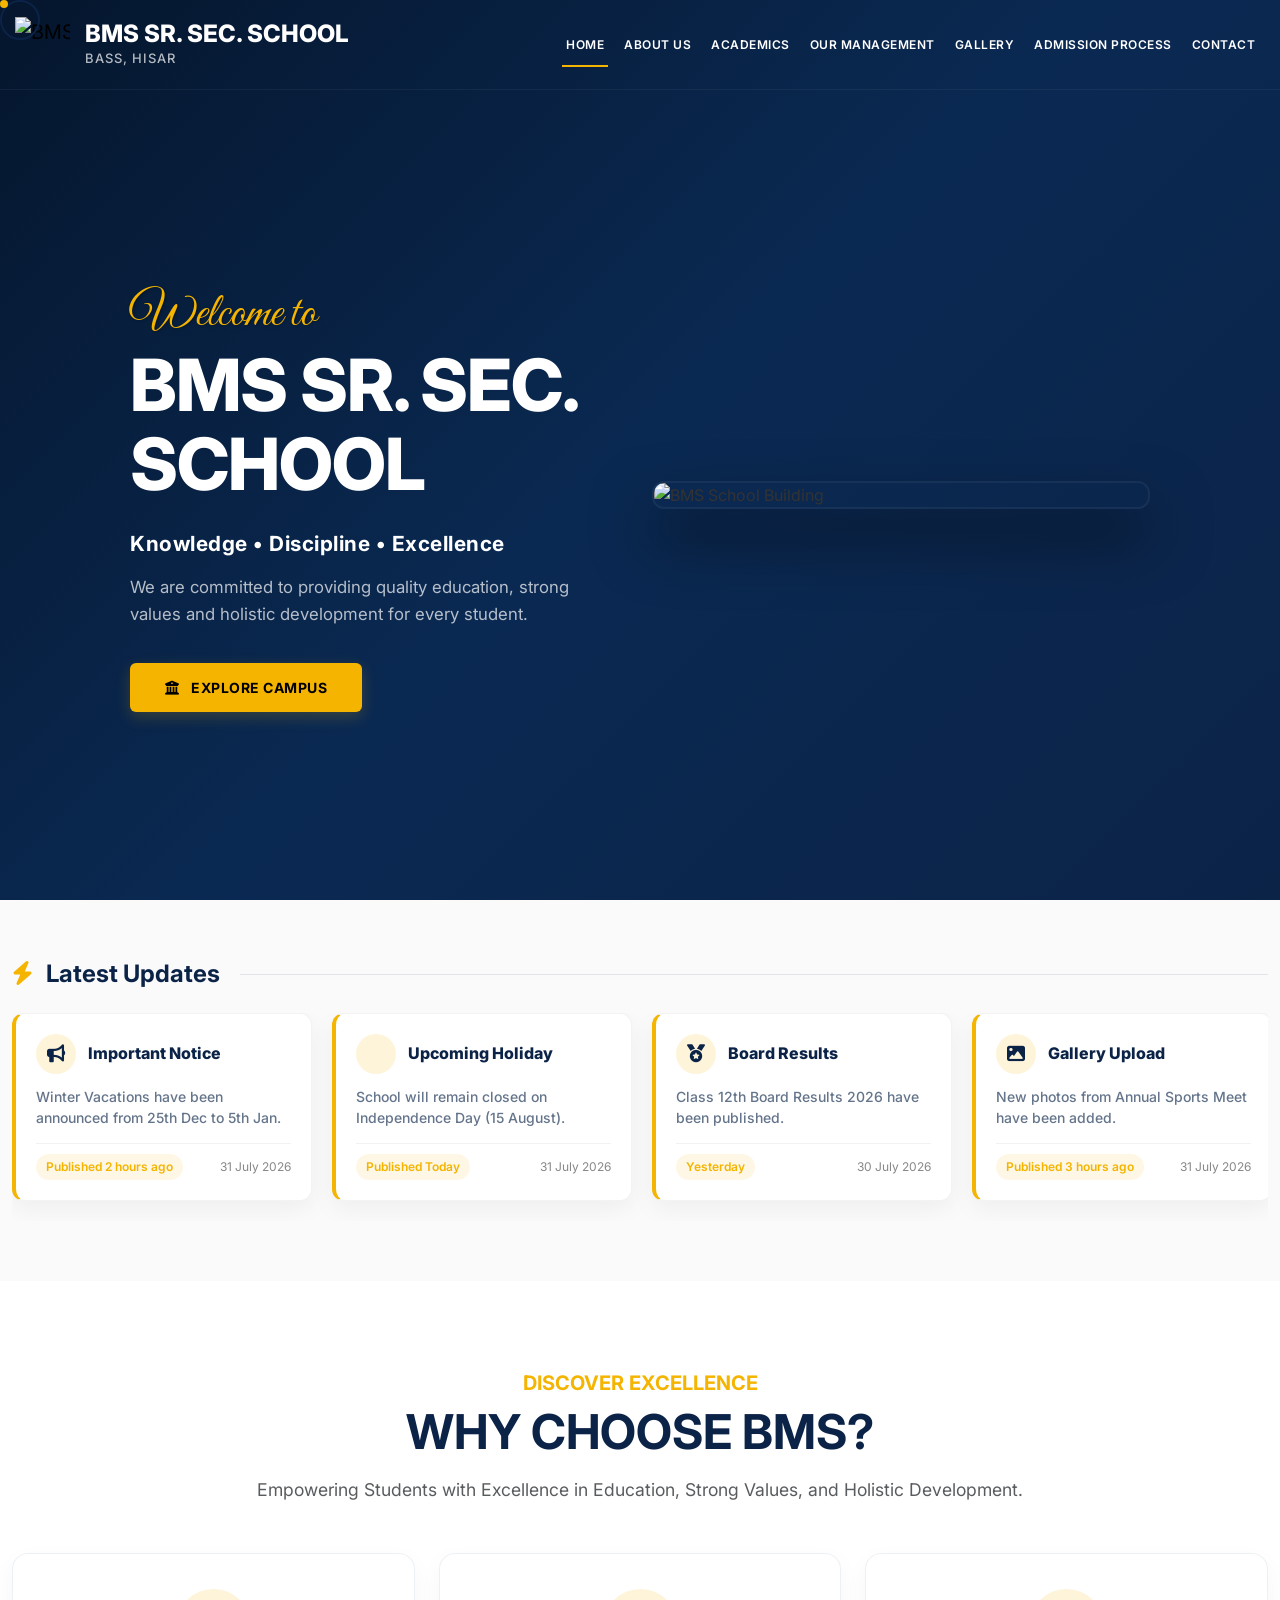
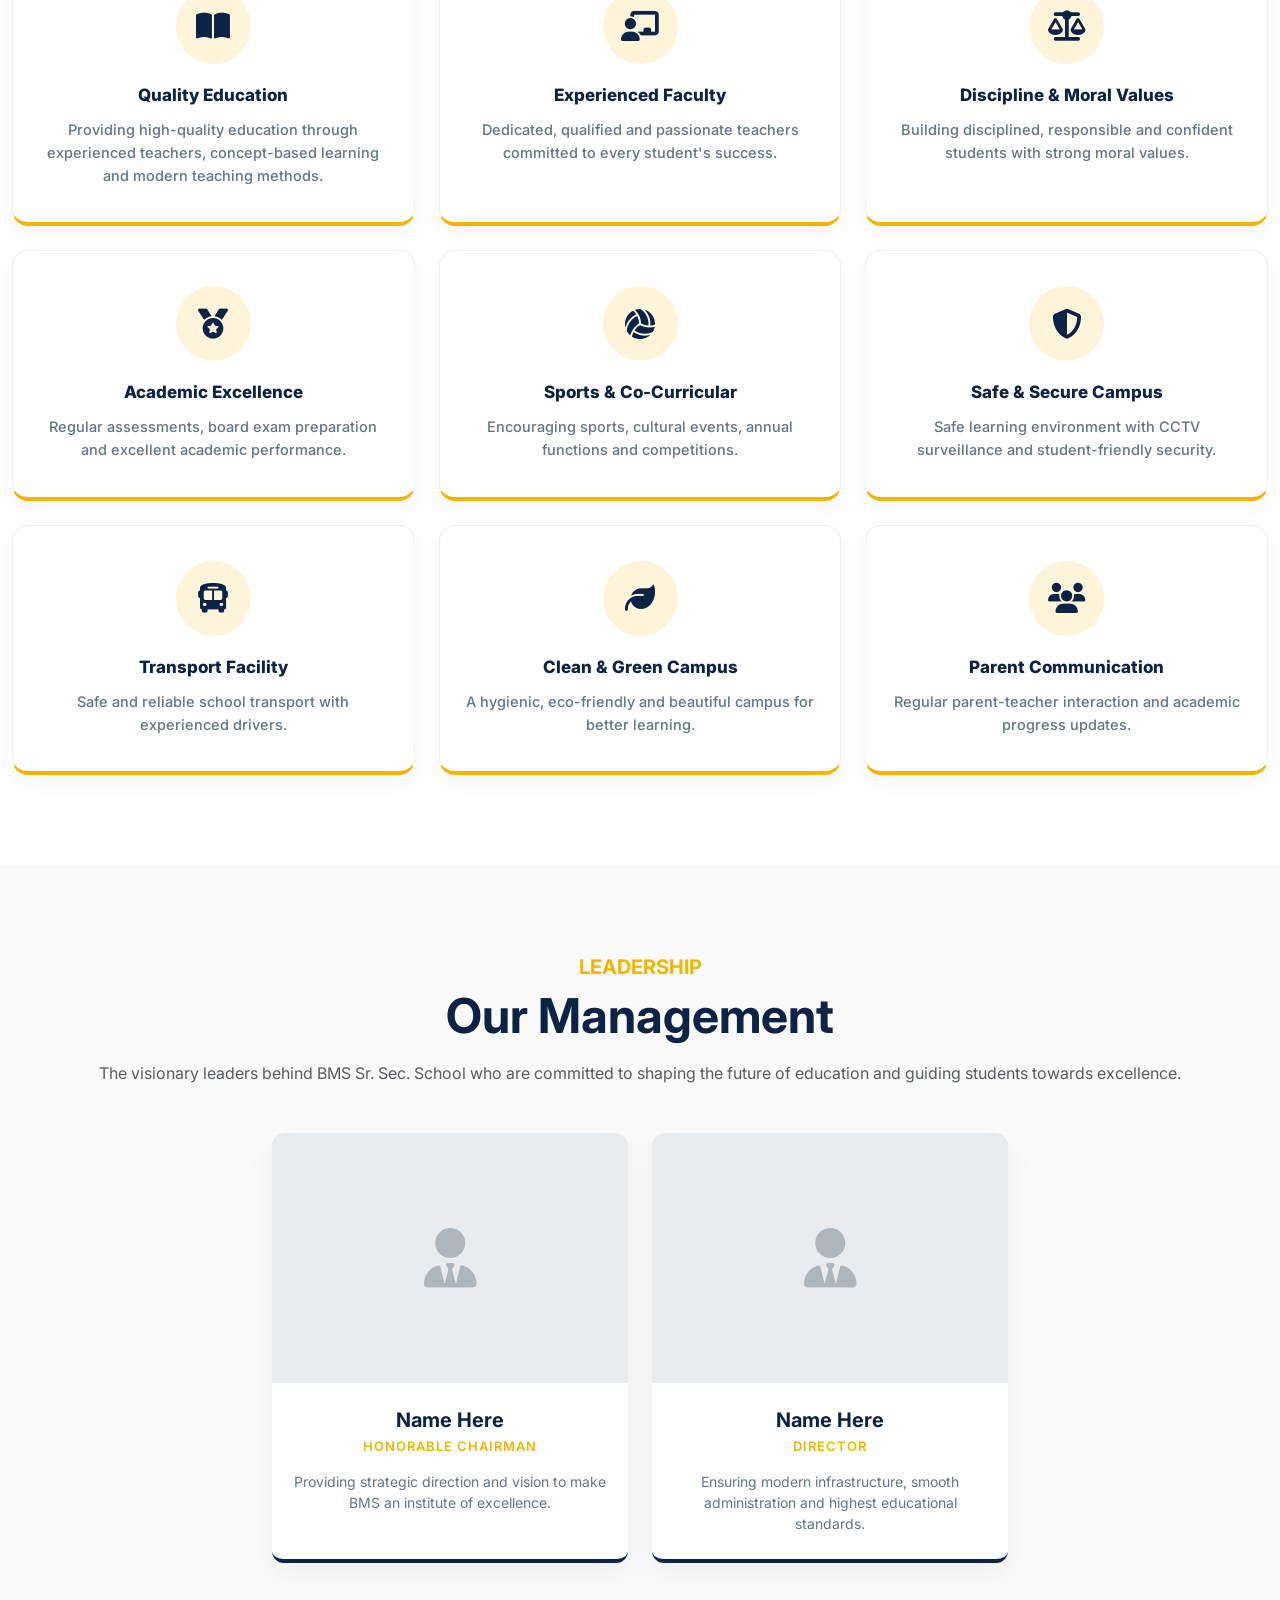
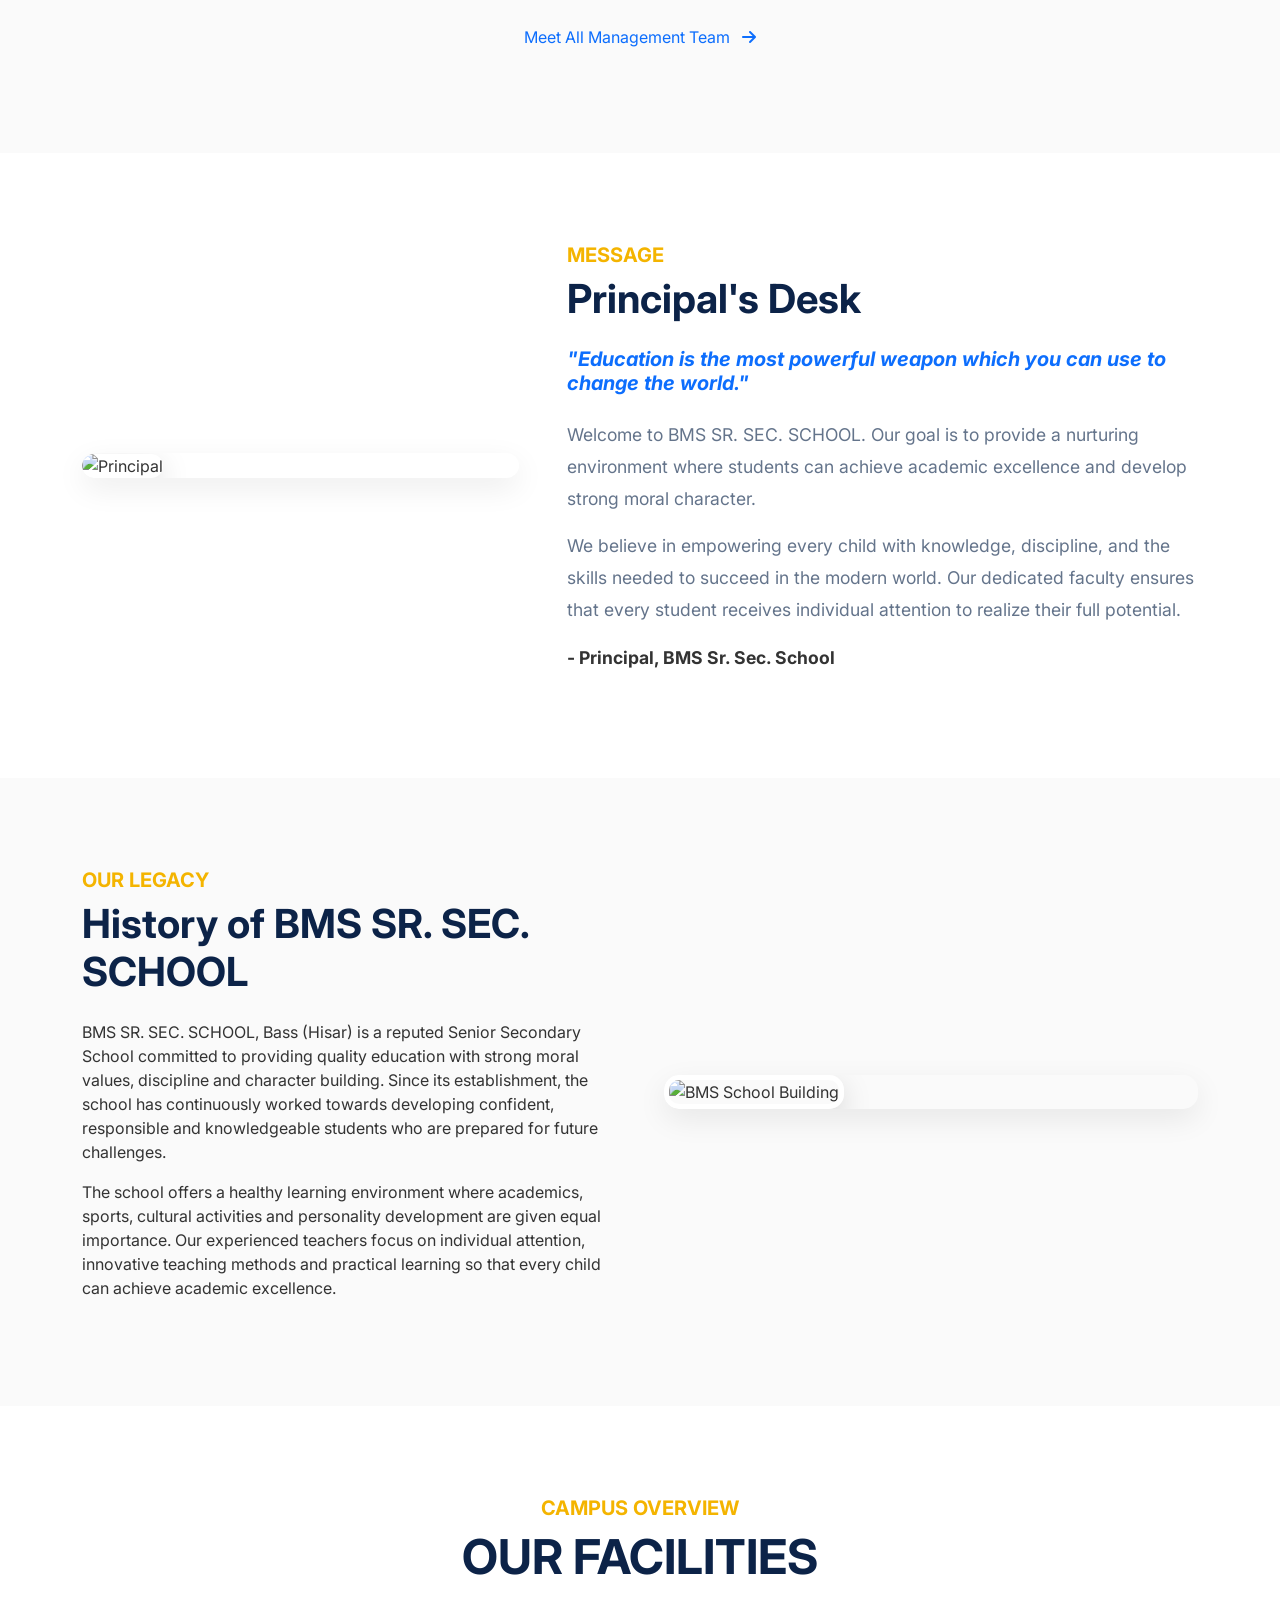
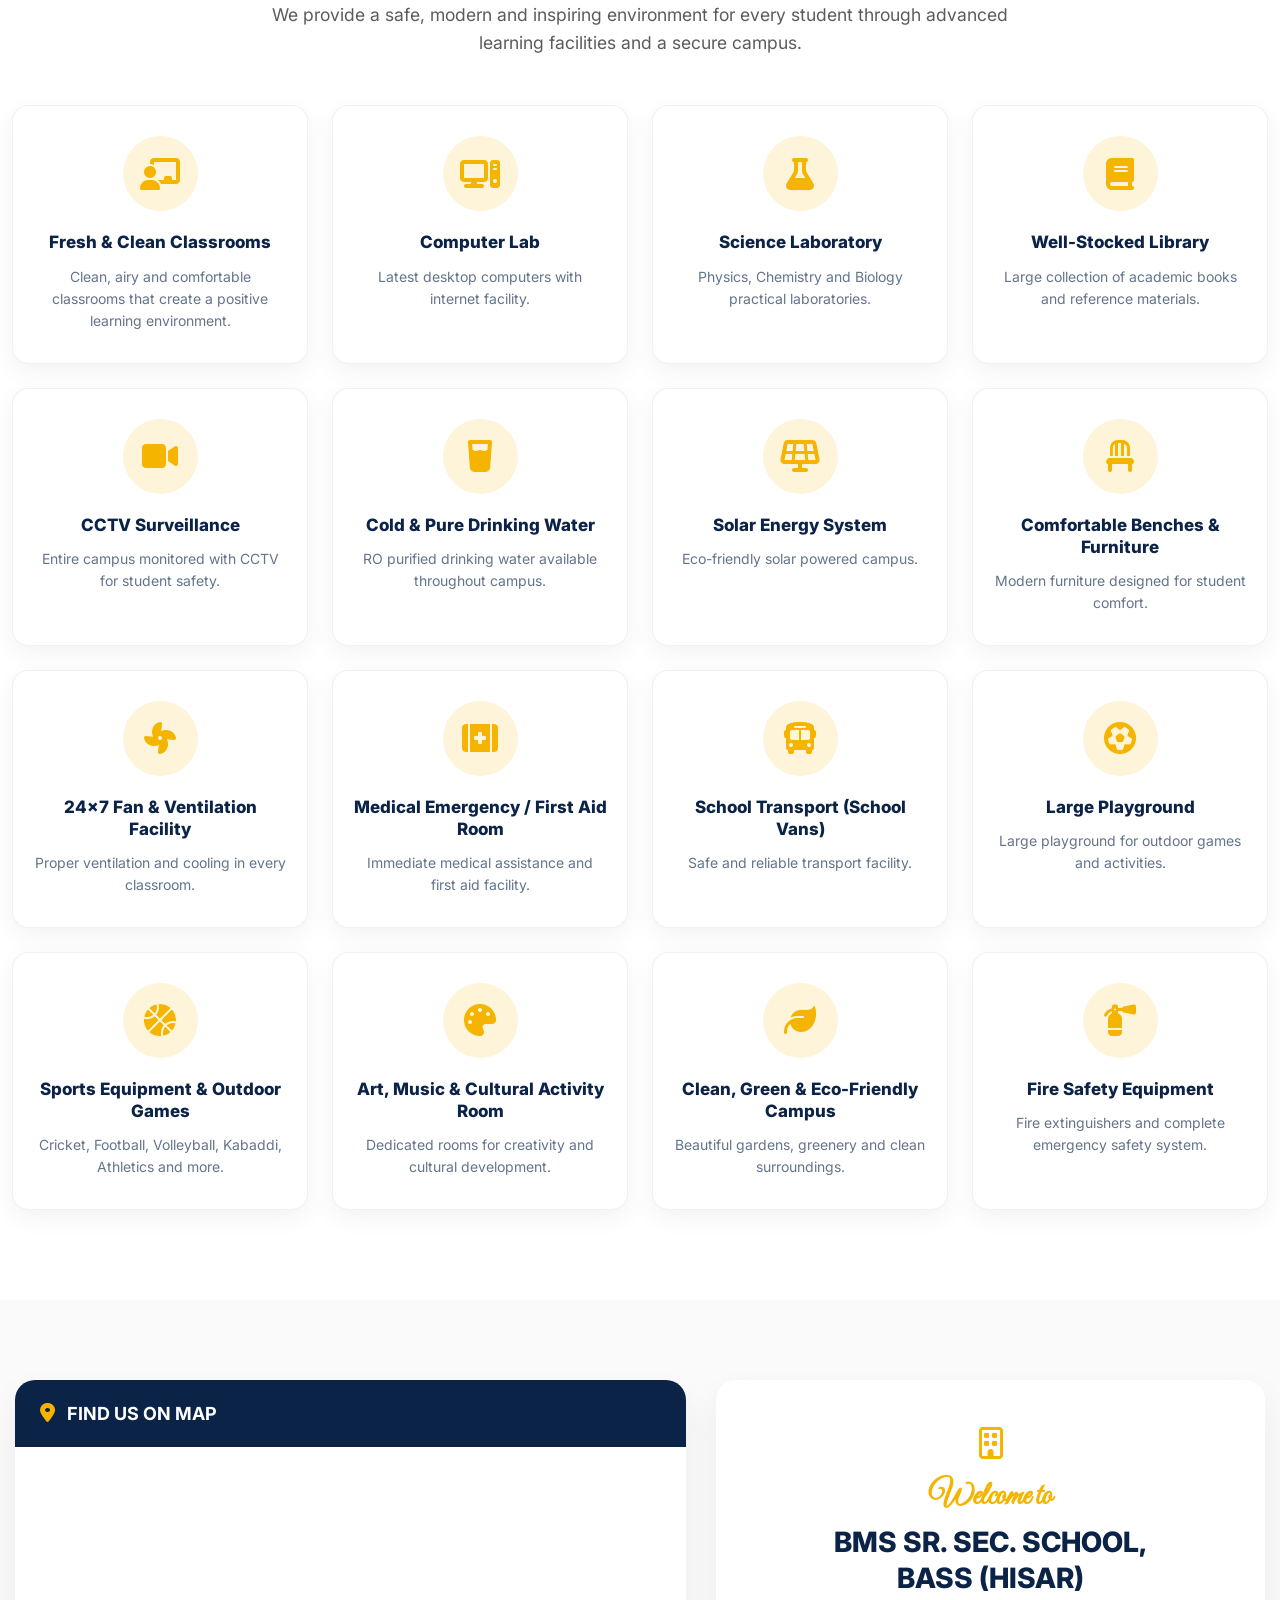
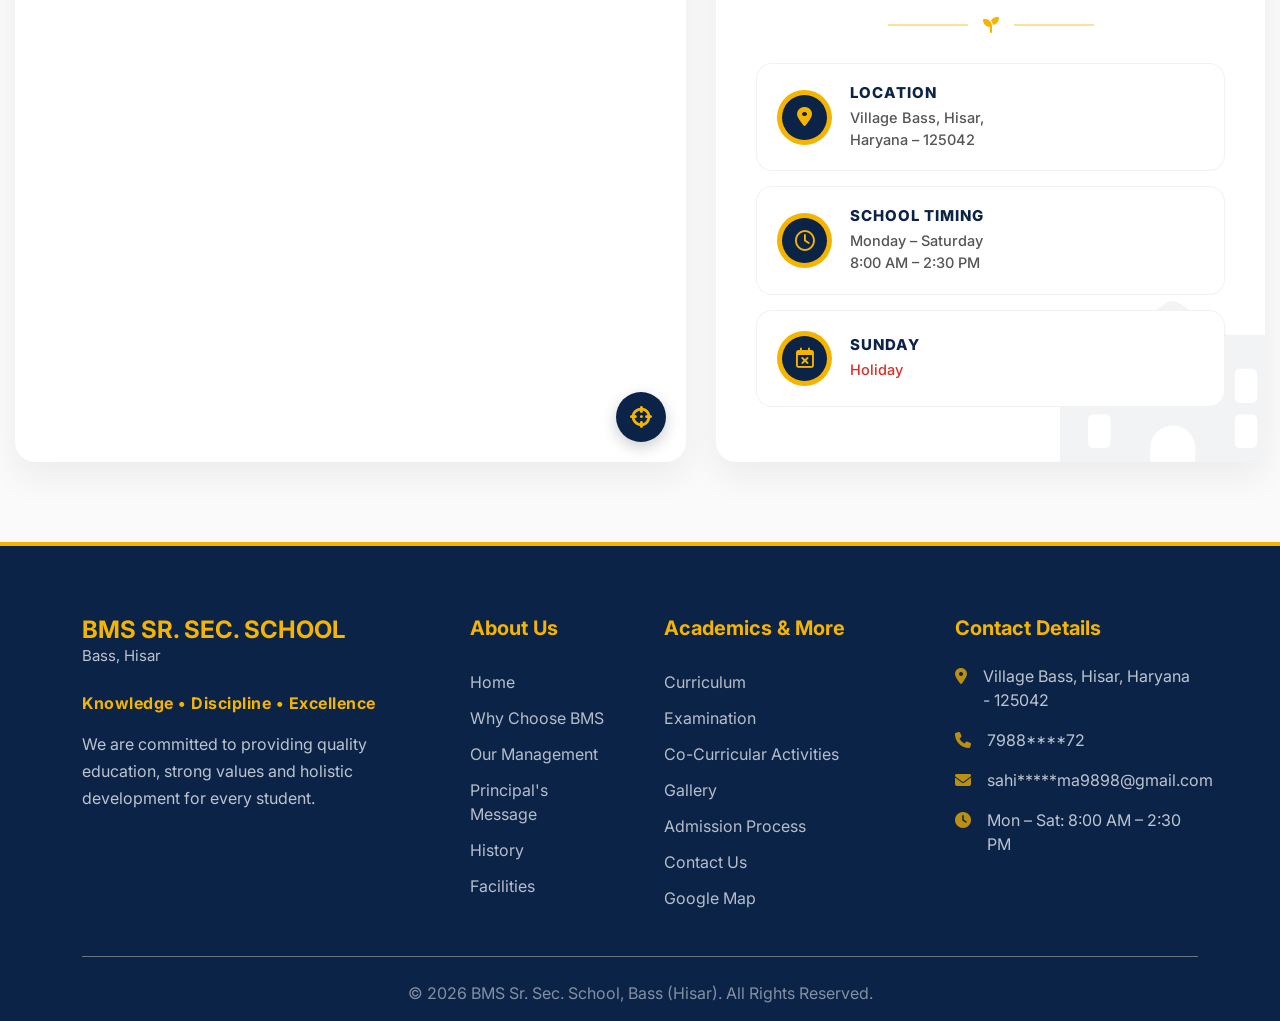
==== commit 26148dfe: "Update index.html" ====
--- a/index.html
+++ b/index.html
@@ -5,26 +5,20 @@
     <meta name="viewport" content="width=device-width, initial-scale=1.0, maximum-scale=1.0, user-scalable=no">
     <title>BMS SR. SEC. SCHOOL, BASS (HISAR) | Excellence in Education</title>
     
-    <!-- SEO & Meta Tags -->
     <meta name="description" content="BMS SR. SEC. SCHOOL, Bass (Hisar) - Knowledge • Discipline • Excellence. A premier Senior Secondary School.">
     
-    <!-- CDNs (ALL OLD FUNCTIONS RETAINED) -->
     <link href="https://cdn.jsdelivr.net/npm/bootstrap@5.3.0/dist/css/bootstrap.min.css" rel="stylesheet">
     <link rel="stylesheet" href="https://cdnjs.cloudflare.com/ajax/libs/font-awesome/6.4.0/css/all.min.css">
     <link rel="stylesheet" href="https://unpkg.com/aos@next/dist/aos.css" />
     <link rel="stylesheet" href="https://cdn.jsdelivr.net/npm/sweetalert2@11/dist/sweetalert2.min.css">
     <link rel="stylesheet" href="https://cdn.jsdelivr.net/npm/glightbox/dist/css/glightbox.min.css" />
     
-    <!-- Fonts -->
     <link href="https://fonts.googleapis.com/css2?family=Inter:wght@300;400;500;600;700;800&family=Great+Vibes&display=swap" rel="stylesheet">
     
     <style>
-        /* =========================================
-           VARIABLES & THEME (Blue, White, Golden)
-           ========================================= */
         :root {
-            --primary: #0c2348;    /* Deep Premium Navy Blue */
-            --gold: #f4b400;       /* Golden Accent */
+            --primary: #0c2348;
+            --gold: #f4b400;
             --gold-glow: rgba(244, 180, 0, 0.4);
             --bg-color: #fafafa;   
             --bg-theme: #FFFFFF;
@@ -50,9 +44,6 @@
         .premium-section { padding: 90px 0; }
         a { text-decoration: none; }
 
-        /* =========================================
-           HEADER LAYOUT (1400px Max-width, 90px Height)
-           ========================================= */
         .premium-nav { 
             background: transparent; 
             height: 90px;
@@ -89,8 +80,8 @@
             background: transparent !important;
         }
         .nav-logo-img { 
-            width: 75px !important; 
-            height: 75px !important; 
+            width: 70px !important; 
+            height: 70px !important; 
             object-fit: contain; 
             background: transparent !important; 
             border: none !important;
@@ -133,6 +124,9 @@
             align-items: center;
         }
         
+        .navbar-nav { gap: 5px; }
+        .nav-item { white-space: nowrap; }
+
         .nav-hover { 
             position: relative; 
             color: #fff !important; 
@@ -190,13 +184,16 @@
         @media (min-width: 1400px) {
             .school-logo-text h4 { font-size: 38px; }
             .school-logo-text p { font-size: 18px; }
-            .nav-hover { margin: 0 20px; font-size: 14px; }
+            .nav-hover { margin: 0 12px; font-size: 14px; }
+            .navbar-nav { gap: 10px; }
         }
         @media (min-width: 992px) and (max-width: 1399px) {
-            .school-logo-text h4 { font-size: 26px; }
-            .school-logo-text p { font-size: 14px; }
-            .nav-hover { margin: 0 12px; font-size: 13px; }
-            .header-container { padding: 0 20px; }
+            .school-logo-text h4 { font-size: 24px; }
+            .school-logo-text p { font-size: 13px; }
+            .nav-logo-img { width: 55px !important; height: 55px !important; }
+            .nav-hover { margin: 0 6px; font-size: 12px; padding: 8px 4px !important; }
+            .header-container { padding: 0 15px; }
+            .navbar-nav { gap: 0px; }
         }
         
         @media (min-width: 992px) {
@@ -208,9 +205,6 @@
         .navbar-toggler { border-color: rgba(255,255,255,0.5); padding: 8px 12px; }
         .premium-nav.scrolled .navbar-toggler { border-color: rgba(0,0,0,0.1); }
 
-        /* =========================================
-           BUTTONS & RIPPLE
-           ========================================= */
         .btn-gold { background-color: var(--gold); color: #000; font-weight: 700; border: none; padding: 14px 35px; border-radius: 6px; transition: all 0.3s; font-size: 14px; text-transform: uppercase; letter-spacing: 0.5px; white-space: nowrap; box-shadow: 0 5px 15px rgba(244, 180, 0, 0.2);}
         .btn-gold:hover { background-color: #fff; color: var(--gold); transform: translateY(-3px); box-shadow: 0 10px 25px rgba(255,255,255,0.2); }
         
@@ -220,28 +214,6 @@
         .hover-lift { transition: 0.3s; }
         .hover-lift:hover { transform: translateY(-4px); }
 
-        .btn-admission-closed {
-            background-color: var(--primary);
-            color: #fff;
-            border: 2px solid var(--gold);
-            font-weight: 700;
-            padding: 14px 35px;
-            border-radius: 6px;
-            font-size: 14px;
-            text-transform: uppercase;
-            letter-spacing: 0.5px;
-            display: inline-flex;
-            align-items: center;
-            justify-content: center;
-            cursor: default; 
-            user-select: none;
-            box-shadow: 0 5px 15px rgba(0,0,0,0.2);
-            white-space: nowrap;
-        }
-
-        /* =========================================
-           HERO SECTION
-           ========================================= */
         .hero-premium { 
             position: relative; 
             width: 100%;
@@ -257,60 +229,76 @@
         .hero-welcome-script { font-family: 'Great Vibes', cursive; color: var(--gold); font-size: 3rem; margin-bottom: -5px; font-weight: 400; text-shadow: 1px 1px 3px rgba(0,0,0,0.3); }
         .hero-main-title { font-size: 4.5rem; font-weight: 800; letter-spacing: -1px; line-height: 1.1; color: #fff; margin-bottom: 25px;}
         
-        .hero-location-badge { 
-            display: inline-flex; align-items: center; background: var(--gold); color: #000; font-weight: 800; padding: 8px 20px; border-radius: 5px; font-size: 0.95rem; margin-bottom: 25px; letter-spacing: 1px; text-transform: uppercase; 
-        }
-        .hero-location-badge i { margin-right: 8px; font-size: 1.1rem; }
-
         .hero-tagline-text { font-size: 1.3rem; font-weight: 700; margin-bottom: 15px; color: #fff; letter-spacing: 0.5px; }
         .hero-desc-text { font-size: 1.05rem; max-width: 480px; line-height: 1.6; color: rgba(255,255,255,0.7); margin-bottom: 35px; }
 
         .hero-building-container { position: relative; display: flex; justify-content: flex-end; align-items: center; }
         .hero-building-img { width: 100%; max-width: 900px; height: auto; border-radius: 12px; box-shadow: 0 30px 60px rgba(0,0,0,0.5); object-fit: cover; border: 2px solid rgba(255,255,255,0.05); }
 
-        .admissions-closed-badge {
-            background: rgba(4, 27, 59, 0.85);
+        /* =========================================
+           LATEST UPDATES SECTION (NEW)
+           ========================================= */
+        .updates-container {
+            display: flex;
+            flex-wrap: nowrap;
+            overflow-x: auto;
+            gap: 20px;
+            padding-bottom: 20px;
+            scrollbar-width: none; /* Firefox */
+        }
+        .updates-container::-webkit-scrollbar { display: none; } /* Chrome */
+        
+        .update-card {
+            min-width: 300px;
+            background: #fff;
+            border-radius: 12px;
+            padding: 20px;
+            box-shadow: 0 8px 25px rgba(0,0,0,0.05);
+            border: 1px solid rgba(12, 35, 72, 0.05);
+            border-left: 4px solid var(--gold);
+            display: flex;
+            flex-direction: column;
+            justify-content: space-between;
+            transition: 0.3s;
+        }
+        .update-card:hover { transform: translateY(-5px); box-shadow: 0 12px 30px rgba(12, 35, 72, 0.1); border-left-color: var(--primary); }
+        .update-header { display: flex; align-items: center; gap: 12px; margin-bottom: 12px; }
+        .update-icon { width: 40px; height: 40px; background: rgba(244, 180, 0, 0.15); color: var(--primary); border-radius: 50%; display: flex; align-items: center; justify-content: center; font-size: 18px; }
+        .update-header h5 { margin: 0; font-size: 16px; font-weight: 800; color: var(--primary); }
+        .update-body p { font-size: 14px; color: var(--text-muted); margin: 0; font-weight: 500;}
+        .update-footer { margin-top: 15px; display: flex; justify-content: space-between; align-items: center; font-size: 12px; color: #888; border-top: 1px solid rgba(0,0,0,0.05); padding-top: 10px;}
+        .update-badge { font-weight: 600; color: var(--gold); background: rgba(244, 180, 0, 0.1); padding: 4px 10px; border-radius: 50px; }
+
+        /* =========================================
+           PREMIUM GRID CARDS (Why Choose & Facilities)
+           ========================================= */
+        .premium-grid-card {
+            background: rgba(255, 255, 255, 0.95);
             backdrop-filter: blur(10px);
-            border: 1px solid var(--gold);
-            padding: 12px 25px;
-            border-radius: 8px;
-            display: inline-flex;
-            align-items: center;
-            gap: 15px;
-            box-shadow: 0 10px 25px rgba(0,0,0,0.2);
-            margin-bottom: 30px;
-        }
-        .admissions-closed-icon { font-size: 24px; color: var(--gold); }
-        .admissions-closed-text h6 { margin: 0; color: #fff; font-weight: 700; font-size: 16px; letter-spacing: 0.5px; text-transform: uppercase;}
-        .admissions-closed-text p { margin: 0; color: rgba(255,255,255,0.7); font-size: 13px; }
-
-        /* =========================================
-           WHY CHOOSE BMS (NEW 9 PREMIUM CARDS GRID)
-           ========================================= */
-        .why-choose-grid-card {
-            background: #fff;
+            -webkit-backdrop-filter: blur(10px);
+            border: 1px solid rgba(15, 76, 129, 0.08);
             border-radius: 16px;
             padding: 35px 25px;
             text-align: center;
             box-shadow: 0 8px 25px rgba(0,0,0,0.04);
-            border: 1px solid rgba(12, 35, 72, 0.05);
-            border-bottom: 4px solid var(--gold);
             height: 100%;
             transition: all 0.4s cubic-bezier(0.175, 0.885, 0.32, 1.275);
             position: relative;
             z-index: 1;
+            overflow: hidden;
             display: flex;
             flex-direction: column;
             align-items: center;
-        }
-        .why-choose-grid-card:hover {
-            transform: translateY(-10px);
-            box-shadow: 0 15px 35px rgba(12, 35, 72, 0.1);
+            border-bottom: 4px solid var(--gold);
+        }
+        .premium-grid-card:hover {
+            transform: translateY(-8px);
+            box-shadow: 0 15px 35px var(--gold-glow);
             border-bottom-color: var(--primary);
         }
-        .wc-grid-icon-wrapper {
-            width: 70px;
-            height: 70px;
+        .grid-icon-wrapper {
+            width: 75px;
+            height: 75px;
             background: rgba(244, 180, 0, 0.15);
             border-radius: 50%;
             display: flex;
@@ -318,42 +306,19 @@
             justify-content: center;
             margin-bottom: 20px;
             transition: all 0.4s ease;
+            border: 2px solid transparent;
             flex-shrink: 0;
         }
-        .wc-grid-icon-wrapper i {
-            font-size: 28px;
-            color: var(--primary);
-            transition: all 0.4s ease;
-        }
-        .why-choose-grid-card:hover .wc-grid-icon-wrapper {
+        .grid-icon { font-size: 30px; color: var(--primary); transition: all 0.4s ease; margin: 0;}
+        .premium-grid-card:hover .grid-icon-wrapper {
             background: var(--primary);
-            box-shadow: 0 10px 20px rgba(12, 35, 72, 0.2);
-        }
-        .why-choose-grid-card:hover .wc-grid-icon-wrapper i {
-            color: var(--gold);
-            transform: scale(1.1);
-        }
-        .why-choose-grid-card h4 {
-            font-size: 18px;
-            font-weight: 800;
-            color: var(--primary);
-            margin-bottom: 12px;
-            line-height: 1.3;
-        }
-        .why-choose-grid-card p {
-            font-size: 14.5px;
-            color: var(--text-muted);
-            line-height: 1.6;
-            margin: 0;
-            font-weight: 500;
-        }
-
-        /* (Old CSS kept safely to ensure no functions break) */
-        .why-choose-list-item, .premium-image-card { display: none; }
-
-        /* =========================================
-           FACILITIES (16 CARDS)
-           ========================================= */
+            border-color: rgba(255,255,255,0.8);
+            box-shadow: 0 5px 15px rgba(12, 35, 72, 0.3);
+        }
+        .premium-grid-card:hover .grid-icon { color: var(--gold); transform: scale(1.1); }
+        .premium-grid-card h4 { font-size: 17px; font-weight: 800; color: var(--primary); margin-bottom: 12px; transition: 0.4s ease; line-height: 1.3;}
+        .premium-grid-card p { font-size: 14.5px; color: var(--text-muted); margin: 0; line-height: 1.6; font-weight: 500; transition: 0.4s ease; }
+
         .premium-facility-card {
             background: rgba(255, 255, 255, 0.95);
             backdrop-filter: blur(10px);
@@ -376,9 +341,7 @@
             box-shadow: 0 15px 35px var(--gold-glow);
             border-color: var(--gold);
         }
-        .fac-icon-wrapper {
-            width: 75px; height: 75px; background: rgba(244, 180, 0, 0.15); border-radius: 50%; display: flex; align-items: center; justify-content: center; margin-bottom: 20px; transition: all 0.4s ease; border: 2px solid transparent; flex-shrink: 0;
-        }
+        .fac-icon-wrapper { width: 75px; height: 75px; background: rgba(244, 180, 0, 0.15); border-radius: 50%; display: flex; align-items: center; justify-content: center; margin-bottom: 20px; transition: all 0.4s ease; border: 2px solid transparent; flex-shrink: 0;}
         .fac-icon { font-size: 32px; color: var(--gold); transition: all 0.4s ease; margin: 0;}
         .premium-facility-card:hover .fac-icon-wrapper { background: var(--gold); border-color: rgba(255,255,255,0.8); box-shadow: 0 5px 15px rgba(244, 180, 0, 0.4); }
         .premium-facility-card:hover .fac-icon { color: var(--primary); transform: scale(1.1); }
@@ -386,7 +349,7 @@
         .premium-facility-card p { font-size: 14px; color: var(--text-muted); margin: 0; line-height: 1.6; transition: 0.4s ease; }
 
         /* =========================================
-           OTHER SECTIONS (Management, Contact, etc.)
+           OTHER SECTIONS
            ========================================= */
         .about-image-wrapper { position: relative; border-radius: 15px; overflow: hidden; box-shadow: 0 10px 30px rgba(0,0,0,0.08); transition: transform 0.5s ease; animation: floatAnim 6s ease-in-out infinite; }
         .about-image-wrapper img { width: 100%; height: auto; border-radius: 15px; border: 5px solid white; box-shadow: 0 10px 30px rgba(0,0,0,0.15); }
@@ -445,9 +408,6 @@
         .footer-links a { color: rgba(255,255,255,0.7); transition: all 0.3s; display: block; padding: 6px 0; text-decoration: none;}
         .footer-links a:hover { color: var(--gold); padding-left: 8px; }
 
-        /* =========================================
-           MOBILE RESPONSIVE OPTIMIZATION
-           ========================================= */
         @media (max-width: 991px) {
             .navbar-collapse {
                 background: #ffffff;
@@ -461,12 +421,11 @@
                 top: 100%;
                 z-index: 1050;
             }
-            .nav-hover { color: var(--primary) !important; padding: 12px 10px; display: block; border-bottom: 1px solid rgba(0,0,0,0.05); margin: 0; }
+            .navbar-nav { gap: 0px; }
+            .nav-item { white-space: normal; }
+            .nav-hover { color: var(--primary) !important; padding: 12px 10px !important; display: block; border-bottom: 1px solid rgba(0,0,0,0.05); margin: 0; font-size: 14px; }
             .premium-nav .dropdown-menu { border: none; box-shadow: none; background: rgba(12, 35, 72, 0.03); padding-left: 15px; margin-top: 0px !important;}
             .premium-nav .dropdown-item { color: var(--primary) !important; }
-            
-            .school-logo-text h4 { font-size: 24px; }
-            .school-logo-text p { font-size: 14px; }
             
             .hero-premium { flex-direction: column; text-align: center; padding-top: 130px; padding-bottom: 50px; min-height: auto;}
             .hero-building-container { margin-top: 40px; justify-content: center; }
@@ -482,12 +441,9 @@
             .hero-main-title { font-size: 2.8rem; }
             .hero-welcome-script { font-size: 2.2rem; }
             .hero-content-wrapper .d-flex { flex-direction: column; width: 100%; gap: 15px !important; margin-top: 20px;}
-            .hero-content-wrapper .btn-gold, .hero-content-wrapper .btn-admission-closed { width: 100%; text-align: center; justify-content: center;}
-            .school-logo-text h4 { font-size: 20px; }
-            .nav-logo-img { width: 60px !important; height: 60px !important; }
+            .hero-content-wrapper .btn-gold { width: 100%; text-align: center; justify-content: center;}
             .header-container { padding: 0 15px; }
             .contact-info-card { padding: 30px 20px; }
-            .admissions-closed-badge { flex-direction: column; text-align: center; gap: 5px;}
         }
     </style>
 </head>
@@ -512,7 +468,7 @@
             </button>
             
             <div class="collapse navbar-collapse" id="navbarNav">
-                <ul class="navbar-nav mx-auto nav-scrollspy">
+                <ul class="navbar-nav ms-auto nav-scrollspy">
                     <li class="nav-item"><a class="nav-link nav-hover active-link scroll-link" href="index.html#home">HOME</a></li>
                     
                     <li class="nav-item dropdown">
@@ -555,37 +511,15 @@
             <div class="row align-items-center w-100 m-0">
                 <div class="col-lg-6 col-12 text-lg-start text-center" data-aos="fade-right" data-aos-duration="1200">
                     <div class="hero-welcome-script">Welcome to</div>
-                    
-                    <div class="d-flex align-items-center justify-content-center justify-content-lg-start mb-4 mt-2">
-                        <img src="assets/logo.png" alt="BMS Logo" style="width:70px; height:70px; object-fit:contain; margin-right:15px;" class="d-none d-md-block">
-                        <h1 class="hero-main-title mb-0">BMS SR. SEC.<br>SCHOOL</h1>
-                    </div>
-                    
-                    <div class="hero-location-badge">
-                        <i class="fa-solid fa-location-dot"></i> BASS, HISAR
-                    </div>
-                    
-                    <h3 class="hero-tagline-text">Knowledge • Discipline • Excellence</h3>
-                    
+                    <h1 class="hero-main-title">BMS SR. SEC.<br>SCHOOL</h1>
+                    <div class="hero-tagline-text mt-3">Knowledge • Discipline • Excellence</div>
                     <p class="hero-desc-text mx-auto mx-lg-0">
                         We are committed to providing quality education, strong values and holistic development for every student.
                     </p>
-
-                    <div class="admissions-closed-badge">
-                        <div class="admissions-closed-icon"><i class="fa-solid fa-lock"></i></div>
-                        <div class="admissions-closed-text text-start">
-                            <h6>Admissions Closed</h6>
-                            <p>Current Session Closed</p>
-                        </div>
-                    </div>
-                    
                     <div class="d-flex flex-wrap gap-3 justify-content-center justify-content-lg-start">
                         <a href="#why-choose" class="btn-gold btn-ripple scroll-link hover-lift">
                             <i class="fa-solid fa-building-columns me-2"></i> Explore Campus
                         </a>
-                        <div class="btn-admission-closed">
-                            <i class="fa-solid fa-lock me-2"></i> Admission Closed
-                        </div>
                     </div>
                 </div>
 
@@ -596,102 +530,168 @@
         </div>
     </section>
 
-    <!-- 3. WHY CHOOSE BMS (NEW 9 PREMIUM FEATURE CARDS GRID) -->
+    <!-- NEW SECTION: LATEST UPDATES -->
+    <section id="latest-updates" class="premium-section bg-color scroll-section" style="padding: 60px 0;">
+        <div class="container" style="max-width: 1400px;">
+            <div class="d-flex align-items-center mb-4" data-aos="fade-right">
+                <h4 class="fw-bold" style="color: var(--primary); margin:0;"><i class="fa-solid fa-bolt text-gold me-2"></i> Latest Updates</h4>
+                <div style="flex-grow: 1; height: 1px; background: rgba(12,35,72,0.1); margin-left: 20px;"></div>
+            </div>
+            
+            <div class="updates-container" data-aos="fade-up" data-aos-delay="100">
+                <!-- Update 1 -->
+                <div class="update-card">
+                    <div class="update-header">
+                        <div class="update-icon"><i class="fa-solid fa-bullhorn"></i></div>
+                        <h5>Important Notice</h5>
+                    </div>
+                    <div class="update-body">
+                        <p>Winter Vacations have been announced from 25th Dec to 5th Jan.</p>
+                    </div>
+                    <div class="update-footer">
+                        <span class="update-badge">Published 2 hours ago</span>
+                        <span>31 July 2026</span>
+                    </div>
+                </div>
+
+                <!-- Update 2 -->
+                <div class="update-card">
+                    <div class="update-header">
+                        <div class="update-icon"><i class="fa-solid fa-calendar-star"></i></div>
+                        <h5>Upcoming Holiday</h5>
+                    </div>
+                    <div class="update-body">
+                        <p>School will remain closed on Independence Day (15 August).</p>
+                    </div>
+                    <div class="update-footer">
+                        <span class="update-badge">Published Today</span>
+                        <span>31 July 2026</span>
+                    </div>
+                </div>
+
+                <!-- Update 3 -->
+                <div class="update-card">
+                    <div class="update-header">
+                        <div class="update-icon"><i class="fa-solid fa-medal"></i></div>
+                        <h5>Board Results</h5>
+                    </div>
+                    <div class="update-body">
+                        <p>Class 12th Board Results 2026 have been published.</p>
+                    </div>
+                    <div class="update-footer">
+                        <span class="update-badge">Yesterday</span>
+                        <span>30 July 2026</span>
+                    </div>
+                </div>
+
+                <!-- Update 4 -->
+                <div class="update-card">
+                    <div class="update-header">
+                        <div class="update-icon"><i class="fa-solid fa-image"></i></div>
+                        <h5>Gallery Upload</h5>
+                    </div>
+                    <div class="update-body">
+                        <p>New photos from Annual Sports Meet have been added.</p>
+                    </div>
+                    <div class="update-footer">
+                        <span class="update-badge">Published 3 hours ago</span>
+                        <span>31 July 2026</span>
+                    </div>
+                </div>
+                
+                <!-- Update 5 -->
+                <div class="update-card">
+                    <div class="update-header">
+                        <div class="update-icon"><i class="fa-solid fa-chalkboard-user"></i></div>
+                        <h5>Teacher Update</h5>
+                    </div>
+                    <div class="update-body">
+                        <p>New Physics HOD appointed for senior secondary classes.</p>
+                    </div>
+                    <div class="update-footer">
+                        <span class="update-badge">Yesterday</span>
+                        <span>30 July 2026</span>
+                    </div>
+                </div>
+            </div>
+        </div>
+    </section>
+
+    <!-- 3. WHY CHOOSE BMS -->
     <section id="why-choose" class="premium-section bg-theme scroll-section">
         <div class="container" style="max-width: 1400px;">
             <div class="text-center mb-5" data-aos="fade-up">
                 <h5 class="text-gold fw-bold text-uppercase">Discover Excellence</h5>
-                <h2 class="display-5 fw-bold d-flex align-items-center justify-content-center">
-                    <img src="assets/logo.png" alt="BMS Logo" style="width:55px; height:55px; object-fit:contain; margin-right:15px;" class="d-none d-sm-block">
-                    WHY CHOOSE BMS?
-                </h2>
+                <h2 class="display-5 fw-bold">WHY CHOOSE BMS?</h2>
                 <p class="text-muted mt-3 mx-auto" style="font-size: 1.1rem; line-height: 1.6; max-width: 800px;">
                     Empowering Students with Excellence in Education, Strong Values, and Holistic Development.
                 </p>
             </div>
             
             <div class="row g-4 justify-content-center">
-                <!-- Card 1 -->
                 <div class="col-lg-4 col-md-6 col-sm-12" data-aos="fade-up" data-aos-delay="50">
-                    <div class="why-choose-grid-card">
-                        <div class="wc-grid-icon-wrapper"><i class="fa-solid fa-book-open"></i></div>
+                    <div class="premium-grid-card btn-ripple">
+                        <div class="grid-icon-wrapper"><i class="fa-solid fa-book-open grid-icon"></i></div>
                         <h4>Quality Education</h4>
-                        <p>Providing high-quality education through experienced teachers, concept-based learning, and modern teaching methods.</p>
-                    </div>
-                </div>
-
-                <!-- Card 2 -->
+                        <p>Providing high-quality education through experienced teachers, concept-based learning and modern teaching methods.</p>
+                    </div>
+                </div>
                 <div class="col-lg-4 col-md-6 col-sm-12" data-aos="fade-up" data-aos-delay="100">
-                    <div class="why-choose-grid-card">
-                        <div class="wc-grid-icon-wrapper"><i class="fa-solid fa-chalkboard-user"></i></div>
+                    <div class="premium-grid-card btn-ripple">
+                        <div class="grid-icon-wrapper"><i class="fa-solid fa-chalkboard-user grid-icon"></i></div>
                         <h4>Experienced Faculty</h4>
-                        <p>Dedicated, qualified, and passionate teachers committed to guiding every student toward academic success.</p>
-                    </div>
-                </div>
-
-                <!-- Card 3 -->
+                        <p>Dedicated, qualified and passionate teachers committed to every student's success.</p>
+                    </div>
+                </div>
                 <div class="col-lg-4 col-md-6 col-sm-12" data-aos="fade-up" data-aos-delay="150">
-                    <div class="why-choose-grid-card">
-                        <div class="wc-grid-icon-wrapper"><i class="fa-solid fa-scale-balanced"></i></div>
+                    <div class="premium-grid-card btn-ripple">
+                        <div class="grid-icon-wrapper"><i class="fa-solid fa-scale-balanced grid-icon"></i></div>
                         <h4>Discipline & Moral Values</h4>
-                        <p>Building responsible, confident, and disciplined students with strong moral and ethical values.</p>
-                    </div>
-                </div>
-
-                <!-- Card 4 -->
-                <div class="col-lg-4 col-md-6 col-sm-12" data-aos="fade-up" data-aos-delay="200">
-                    <div class="why-choose-grid-card">
-                        <div class="wc-grid-icon-wrapper"><i class="fa-solid fa-medal"></i></div>
+                        <p>Building disciplined, responsible and confident students with strong moral values.</p>
+                    </div>
+                </div>
+                <div class="col-lg-4 col-md-6 col-sm-12" data-aos="fade-up" data-aos-delay="50">
+                    <div class="premium-grid-card btn-ripple">
+                        <div class="grid-icon-wrapper"><i class="fa-solid fa-medal grid-icon"></i></div>
                         <h4>Academic Excellence</h4>
-                        <p>Regular assessments, comprehensive board exam preparation, and a consistent record of academic achievement.</p>
-                    </div>
-                </div>
-
-                <!-- Card 5 -->
+                        <p>Regular assessments, board exam preparation and excellent academic performance.</p>
+                    </div>
+                </div>
+                <div class="col-lg-4 col-md-6 col-sm-12" data-aos="fade-up" data-aos-delay="100">
+                    <div class="premium-grid-card btn-ripple">
+                        <div class="grid-icon-wrapper"><i class="fa-solid fa-volleyball grid-icon"></i></div>
+                        <h4>Sports & Co-Curricular</h4>
+                        <p>Encouraging sports, cultural events, annual functions and competitions.</p>
+                    </div>
+                </div>
+                <div class="col-lg-4 col-md-6 col-sm-12" data-aos="fade-up" data-aos-delay="150">
+                    <div class="premium-grid-card btn-ripple">
+                        <div class="grid-icon-wrapper"><i class="fa-solid fa-shield-halved grid-icon"></i></div>
+                        <h4>Safe & Secure Campus</h4>
+                        <p>Safe learning environment with CCTV surveillance and student-friendly security.</p>
+                    </div>
+                </div>
                 <div class="col-lg-4 col-md-6 col-sm-12" data-aos="fade-up" data-aos-delay="50">
-                    <div class="why-choose-grid-card">
-                        <div class="wc-grid-icon-wrapper"><i class="fa-solid fa-volleyball"></i></div>
-                        <h4>Sports & Co-Curricular</h4>
-                        <p>Encouraging students to participate in sports, cultural events, competitions, annual functions, and creative activities.</p>
-                    </div>
-                </div>
-
-                <!-- Card 6 -->
+                    <div class="premium-grid-card btn-ripple">
+                        <div class="grid-icon-wrapper"><i class="fa-solid fa-bus grid-icon"></i></div>
+                        <h4>Transport Facility</h4>
+                        <p>Safe and reliable school transport with experienced drivers.</p>
+                    </div>
+                </div>
                 <div class="col-lg-4 col-md-6 col-sm-12" data-aos="fade-up" data-aos-delay="100">
-                    <div class="why-choose-grid-card">
-                        <div class="wc-grid-icon-wrapper"><i class="fa-solid fa-shield-halved"></i></div>
-                        <h4>Safe & Secure Campus</h4>
-                        <p>A secure learning environment with CCTV surveillance, fire safety systems, and student-friendly security measures.</p>
-                    </div>
-                </div>
-
-                <!-- Card 7 -->
+                    <div class="premium-grid-card btn-ripple">
+                        <div class="grid-icon-wrapper"><i class="fa-solid fa-leaf grid-icon"></i></div>
+                        <h4>Clean & Green Campus</h4>
+                        <p>A hygienic, eco-friendly and beautiful campus for better learning.</p>
+                    </div>
+                </div>
                 <div class="col-lg-4 col-md-6 col-sm-12" data-aos="fade-up" data-aos-delay="150">
-                    <div class="why-choose-grid-card">
-                        <div class="wc-grid-icon-wrapper"><i class="fa-solid fa-bus"></i></div>
-                        <h4>Transport Facility</h4>
-                        <p>Safe, reliable, and well-managed school transportation with experienced drivers and support staff.</p>
-                    </div>
-                </div>
-
-                <!-- Card 8 -->
-                <div class="col-lg-4 col-md-6 col-sm-12" data-aos="fade-up" data-aos-delay="200">
-                    <div class="why-choose-grid-card">
-                        <div class="wc-grid-icon-wrapper"><i class="fa-solid fa-leaf"></i></div>
-                        <h4>Clean & Green Campus</h4>
-                        <p>A clean, eco-friendly, and beautifully maintained campus that promotes healthy learning.</p>
-                    </div>
-                </div>
-
-                <!-- Card 9 -->
-                <div class="col-lg-4 col-md-6 col-sm-12" data-aos="fade-up" data-aos-delay="50">
-                    <div class="why-choose-grid-card">
-                        <div class="wc-grid-icon-wrapper"><i class="fa-solid fa-users"></i></div>
+                    <div class="premium-grid-card btn-ripple">
+                        <div class="grid-icon-wrapper"><i class="fa-solid fa-users grid-icon"></i></div>
                         <h4>Parent Communication</h4>
-                        <p>Regular parent-teacher meetings, academic progress updates, and continuous communication for student development.</p>
-                    </div>
-                </div>
-
+                        <p>Regular parent-teacher interaction and academic progress updates.</p>
+                    </div>
+                </div>
             </div>
         </div>
     </section>
@@ -718,7 +718,6 @@
                         </div>
                     </div>
                 </div>
-
                 <div class="col-lg-4 col-md-6" data-aos="fade-up" data-aos-delay="200">
                     <div class="management-card">
                         <div class="management-img-box">
@@ -734,7 +733,7 @@
             </div>
             
             <div class="text-center mt-5" data-aos="fade-up">
-                <a href="management.html" class="btn-outline-gold text-primary border-primary hover-lift">Meet All Management Team <i class="fa-solid fa-arrow-right ms-2"></i></a>
+                <a href="management.html" class="btn-outline-gold text-primary border-primary hover-lift" style="padding: 14px 35px; border-radius:6px; display:inline-block;">Meet All Management Team <i class="fa-solid fa-arrow-right ms-2"></i></a>
             </div>
         </div>
     </section>
@@ -766,10 +765,7 @@
             <div class="row align-items-center g-5">
                 <div class="col-lg-6 about-text" data-aos="fade-right">
                     <h5 class="text-gold fw-bold text-uppercase mb-2">Our Legacy</h5>
-                    <h2 class="display-6 fw-bold mb-4 d-flex align-items-center">
-                        <img src="assets/logo.png" alt="BMS Logo" style="width:60px; height:60px; object-fit:contain; margin-right:15px;" class="d-none d-sm-block">
-                        History of BMS SR. SEC. SCHOOL
-                    </h2>
+                    <h2 class="display-6 fw-bold mb-4">History of BMS SR. SEC. SCHOOL</h2>
                     <p>BMS SR. SEC. SCHOOL, Bass (Hisar) is a reputed Senior Secondary School committed to providing quality education with strong moral values, discipline and character building. Since its establishment, the school has continuously worked towards developing confident, responsible and knowledgeable students who are prepared for future challenges.</p>
                     <p>The school offers a healthy learning environment where academics, sports, cultural activities and personality development are given equal importance. Our experienced teachers focus on individual attention, innovative teaching methods and practical learning so that every child can achieve academic excellence.</p>
                 </div>
@@ -782,15 +778,12 @@
         </div>
     </section>
 
-    <!-- 7. FACILITIES SECTION (16 CARDS LAYOUT) -->
+    <!-- 7. FACILITIES SECTION -->
     <section id="facilities" class="premium-section bg-theme scroll-section">
         <div class="container" style="max-width: 1400px;">
             <div class="text-center mb-5" data-aos="fade-up">
-                <h5 class="text-gold fw-bold text-uppercase">Our Facilities</h5>
-                <h2 class="display-5 fw-bold d-flex align-items-center justify-content-center">
-                    <img src="assets/logo.png" alt="BMS Logo" style="width:55px; height:55px; object-fit:contain; margin-right:15px;" class="d-none d-sm-block">
-                    OUR FACILITIES
-                </h2>
+                <h5 class="text-gold fw-bold text-uppercase">Campus Overview</h5>
+                <h2 class="display-5 fw-bold">OUR FACILITIES</h2>
                 <p class="text-muted mt-3 mx-auto" style="font-size: 1.1rem; line-height: 1.6; max-width: 800px;">
                     We provide a safe, modern and inspiring environment for every student through advanced learning facilities and a secure campus.
                 </p>
@@ -800,11 +793,10 @@
                 <div class="col-lg-3 col-md-6 col-sm-12 col-12" data-aos="fade-up" data-aos-delay="50">
                     <div class="premium-facility-card btn-ripple">
                         <div class="fac-icon-wrapper"><i class="fa-solid fa-chalkboard-user fac-icon"></i></div>
-                        <h4>Fresh Classrooms</h4>
+                        <h4>Fresh & Clean Classrooms</h4>
                         <p>Clean, airy and comfortable classrooms that create a positive learning environment.</p>
                     </div>
                 </div>
-                
                 <div class="col-lg-3 col-md-6 col-sm-12 col-12" data-aos="fade-up" data-aos-delay="100">
                     <div class="premium-facility-card btn-ripple">
                         <div class="fac-icon-wrapper"><i class="fa-solid fa-computer fac-icon"></i></div>
@@ -812,7 +804,6 @@
                         <p>Latest desktop computers with internet facility.</p>
                     </div>
                 </div>
-
                 <div class="col-lg-3 col-md-6 col-sm-12 col-12" data-aos="fade-up" data-aos-delay="150">
                     <div class="premium-facility-card btn-ripple">
                         <div class="fac-icon-wrapper"><i class="fa-solid fa-flask fac-icon"></i></div>
@@ -820,7 +811,6 @@
                         <p>Physics, Chemistry and Biology practical laboratories.</p>
                     </div>
                 </div>
-
                 <div class="col-lg-3 col-md-6 col-sm-12 col-12" data-aos="fade-up" data-aos-delay="200">
                     <div class="premium-facility-card btn-ripple">
                         <div class="fac-icon-wrapper"><i class="fa-solid fa-book fac-icon"></i></div>
@@ -828,7 +818,6 @@
                         <p>Large collection of academic books and reference materials.</p>
                     </div>
                 </div>
-
                 <div class="col-lg-3 col-md-6 col-sm-12 col-12" data-aos="fade-up" data-aos-delay="50">
                     <div class="premium-facility-card btn-ripple">
                         <div class="fac-icon-wrapper"><i class="fa-solid fa-video fac-icon"></i></div>
@@ -836,7 +825,6 @@
                         <p>Entire campus monitored with CCTV for student safety.</p>
                     </div>
                 </div>
-
                 <div class="col-lg-3 col-md-6 col-sm-12 col-12" data-aos="fade-up" data-aos-delay="100">
                     <div class="premium-facility-card btn-ripple">
                         <div class="fac-icon-wrapper"><i class="fa-solid fa-glass-water fac-icon"></i></div>
@@ -844,7 +832,6 @@
                         <p>RO purified drinking water available throughout campus.</p>
                     </div>
                 </div>
-
                 <div class="col-lg-3 col-md-6 col-sm-12 col-12" data-aos="fade-up" data-aos-delay="150">
                     <div class="premium-facility-card btn-ripple">
                         <div class="fac-icon-wrapper"><i class="fa-solid fa-solar-panel fac-icon"></i></div>
@@ -852,39 +839,34 @@
                         <p>Eco-friendly solar powered campus.</p>
                     </div>
                 </div>
-
                 <div class="col-lg-3 col-md-6 col-sm-12 col-12" data-aos="fade-up" data-aos-delay="200">
                     <div class="premium-facility-card btn-ripple">
                         <div class="fac-icon-wrapper"><i class="fa-solid fa-chair fac-icon"></i></div>
-                        <h4>Comfortable Furniture</h4>
+                        <h4>Comfortable Benches & Furniture</h4>
                         <p>Modern furniture designed for student comfort.</p>
                     </div>
                 </div>
-
                 <div class="col-lg-3 col-md-6 col-sm-12 col-12" data-aos="fade-up" data-aos-delay="50">
                     <div class="premium-facility-card btn-ripple">
                         <div class="fac-icon-wrapper"><i class="fa-solid fa-fan fac-icon"></i></div>
-                        <h4>24×7 Fan & Ventilation</h4>
+                        <h4>24×7 Fan & Ventilation Facility</h4>
                         <p>Proper ventilation and cooling in every classroom.</p>
                     </div>
                 </div>
-
                 <div class="col-lg-3 col-md-6 col-sm-12 col-12" data-aos="fade-up" data-aos-delay="100">
                     <div class="premium-facility-card btn-ripple">
                         <div class="fac-icon-wrapper"><i class="fa-solid fa-kit-medical fac-icon"></i></div>
-                        <h4>Medical First Aid Room</h4>
+                        <h4>Medical Emergency / First Aid Room</h4>
                         <p>Immediate medical assistance and first aid facility.</p>
                     </div>
                 </div>
-
                 <div class="col-lg-3 col-md-6 col-sm-12 col-12" data-aos="fade-up" data-aos-delay="150">
                     <div class="premium-facility-card btn-ripple">
                         <div class="fac-icon-wrapper"><i class="fa-solid fa-bus fac-icon"></i></div>
-                        <h4>School Transport</h4>
-                        <p>Safe and reliable transport facility (School Vans).</p>
-                    </div>
-                </div>
-
+                        <h4>School Transport (School Vans)</h4>
+                        <p>Safe and reliable transport facility.</p>
+                    </div>
+                </div>
                 <div class="col-lg-3 col-md-6 col-sm-12 col-12" data-aos="fade-up" data-aos-delay="200">
                     <div class="premium-facility-card btn-ripple">
                         <div class="fac-icon-wrapper"><i class="fa-solid fa-futbol fac-icon"></i></div>
@@ -892,31 +874,27 @@
                         <p>Large playground for outdoor games and activities.</p>
                     </div>
                 </div>
-
                 <div class="col-lg-3 col-md-6 col-sm-12 col-12" data-aos="fade-up" data-aos-delay="50">
                     <div class="premium-facility-card btn-ripple">
                         <div class="fac-icon-wrapper"><i class="fa-solid fa-basketball fac-icon"></i></div>
-                        <h4>Sports & Outdoor Games</h4>
+                        <h4>Sports Equipment & Outdoor Games</h4>
                         <p>Cricket, Football, Volleyball, Kabaddi, Athletics and more.</p>
                     </div>
                 </div>
-
                 <div class="col-lg-3 col-md-6 col-sm-12 col-12" data-aos="fade-up" data-aos-delay="100">
                     <div class="premium-facility-card btn-ripple">
                         <div class="fac-icon-wrapper"><i class="fa-solid fa-palette fac-icon"></i></div>
-                        <h4>Art & Music Room</h4>
+                        <h4>Art, Music & Cultural Activity Room</h4>
                         <p>Dedicated rooms for creativity and cultural development.</p>
                     </div>
                 </div>
-
                 <div class="col-lg-3 col-md-6 col-sm-12 col-12" data-aos="fade-up" data-aos-delay="150">
                     <div class="premium-facility-card btn-ripple">
                         <div class="fac-icon-wrapper"><i class="fa-solid fa-leaf fac-icon"></i></div>
-                        <h4>Green & Eco-Friendly</h4>
+                        <h4>Clean, Green & Eco-Friendly Campus</h4>
                         <p>Beautiful gardens, greenery and clean surroundings.</p>
                     </div>
                 </div>
-
                 <div class="col-lg-3 col-md-6 col-sm-12 col-12" data-aos="fade-up" data-aos-delay="200">
                     <div class="premium-facility-card btn-ripple">
                         <div class="fac-icon-wrapper"><i class="fa-solid fa-fire-extinguisher fac-icon"></i></div>
@@ -924,7 +902,6 @@
                         <p>Fire extinguishers and complete emergency safety system.</p>
                     </div>
                 </div>
-
             </div>
         </div>
     </section>
@@ -933,43 +910,28 @@
     <section id="contact-map" class="contact-premium-section scroll-section">
         <div class="contact-container">
             <div class="contact-grid">
-                
                 <div class="map-premium-card" data-aos="fade-up" data-aos-duration="1200">
                     <div class="map-header">
                         <i class="fa-solid fa-location-dot text-gold"></i> FIND US ON MAP
                     </div>
                     <div class="map-body">
                         <iframe src="https://www.google.com/maps/embed?pb=!1m18!1m12!1m3!1d2494.349364439881!2d76.19280758451056!3d29.106034210767614!2m3!1f0!2f0!3f0!3m2!1i1024!2i768!4f13.1!3m3!1m2!1s0x391213719595f335%3A0x8ddae61cbbfde30a!2sBMS%20Public%20School!5e0!3m2!1sen!2sin!4v1785379233944!5m2!1sen!2sin" allowfullscreen="" loading="lazy" referrerpolicy="strict-origin-when-cross-origin"></iframe>
-                        <div class="map-nav-btn">
-                            <i class="fa-solid fa-crosshairs"></i>
-                        </div>
+                        <div class="map-nav-btn"><i class="fa-solid fa-crosshairs"></i></div>
                     </div>
                 </div>
 
                 <div class="contact-info-card" data-aos="fade-up" data-aos-delay="200" data-aos-duration="1200">
                     <i class="fa-solid fa-school watermark"></i>
-                    
                     <div class="contact-info-content">
                         <div class="contact-welcome-box">
-                            <div class="contact-welcome-icon">
-                                <i class="fa-regular fa-building"></i>
-                            </div>
+                            <div class="contact-welcome-icon"><i class="fa-regular fa-building"></i></div>
                             <h3 class="contact-welcome-text">Welcome to</h3>
-                            
-                            <div class="d-flex align-items-center justify-content-center mb-2 mt-3">
-                                <img src="assets/logo.png" alt="BMS Logo" style="width:65px; height:65px; object-fit:contain; margin-right:15px;" class="d-none d-sm-block">
-                                <h2 class="contact-welcome-title mb-0 text-start">BMS SR. SEC. SCHOOL,<br>BASS (HISAR)</h2>
-                            </div>
-                            
-                            <div class="contact-divider">
-                                <i class="fa-solid fa-seedling"></i>
-                            </div>
+                            <h2 class="contact-welcome-title mt-2">BMS SR. SEC. SCHOOL,<br>BASS (HISAR)</h2>
+                            <div class="contact-divider"><i class="fa-solid fa-seedling"></i></div>
                         </div>
 
                         <div class="info-box-premium">
-                            <div class="info-box-icon">
-                                <div class="info-box-icon-inner"><i class="fa-solid fa-location-dot"></i></div>
-                            </div>
+                            <div class="info-box-icon"><div class="info-box-icon-inner"><i class="fa-solid fa-location-dot"></i></div></div>
                             <div class="info-box-text">
                                 <h5>LOCATION</h5>
                                 <p>Village Bass, Hisar,<br>Haryana – 125042</p>
@@ -977,9 +939,7 @@
                         </div>
 
                         <div class="info-box-premium">
-                            <div class="info-box-icon">
-                                <div class="info-box-icon-inner"><i class="fa-regular fa-clock"></i></div>
-                            </div>
+                            <div class="info-box-icon"><div class="info-box-icon-inner"><i class="fa-regular fa-clock"></i></div></div>
                             <div class="info-box-text">
                                 <h5>SCHOOL TIMING</h5>
                                 <p>Monday – Saturday<br>8:00 AM – 2:30 PM</p>
@@ -987,9 +947,7 @@
                         </div>
 
                         <div class="info-box-premium">
-                            <div class="info-box-icon">
-                                <div class="info-box-icon-inner"><i class="fa-regular fa-calendar-xmark"></i></div>
-                            </div>
+                            <div class="info-box-icon"><div class="info-box-icon-inner"><i class="fa-regular fa-calendar-xmark"></i></div></div>
                             <div class="info-box-text">
                                 <h5>SUNDAY</h5>
                                 <p class="text-red">Holiday</p>
@@ -997,28 +955,20 @@
                         </div>
                     </div>
                 </div>
-
             </div>
         </div>
     </section>
 
-    <!-- FOOTER COMPLETELY UPDATED -->
+    <!-- FOOTER -->
     <footer class="premium-footer pb-3">
         <div class="container">
             <div class="row g-5 pb-4">
-                
                 <div class="col-lg-4 col-md-12 col-12">
-                    <div class="d-flex align-items-center mb-4">
-                        <img src="assets/logo.png" alt="BMS Logo" style="width:70px; height:70px; object-fit:contain; margin-right:15px;">
-                        <div>
-                            <h3 class="text-gold fw-bold mb-0 fs-4">BMS SR. SEC. SCHOOL</h3>
-                            <p class="text-light opacity-75 mb-0" style="font-size:15px;">Bass, Hisar</p>
-                        </div>
-                    </div>
+                    <h3 class="text-gold fw-bold mb-0 fs-4">BMS SR. SEC. SCHOOL</h3>
+                    <p class="text-light opacity-75 mb-4" style="font-size:15px;">Bass, Hisar</p>
                     <p class="text-gold fw-bold mb-3" style="letter-spacing: 0.5px;">Knowledge • Discipline • Excellence</p>
                     <p class="text-light opacity-75 mb-4" style="line-height: 1.7;">We are committed to providing quality education, strong values and holistic development for every student.</p>
                 </div>
-                
                 <div class="col-lg-2 col-md-4 col-sm-6 col-6">
                     <h5 class="text-gold fw-bold mb-4">About Us</h5>
                     <ul class="footer-links list-unstyled">
@@ -1030,7 +980,6 @@
                         <li><a href="index.html#facilities">Facilities</a></li>
                     </ul>
                 </div>
-                
                 <div class="col-lg-3 col-md-4 col-sm-6 col-6">
                     <h5 class="text-gold fw-bold mb-4">Academics & More</h5>
                     <ul class="footer-links list-unstyled">
@@ -1043,7 +992,6 @@
                         <li><a href="index.html#contact-map">Google Map</a></li>
                     </ul>
                 </div>
-
                 <div class="col-lg-3 col-md-4 col-sm-12 col-12">
                     <h5 class="text-gold fw-bold mb-4">Contact Details</h5>
                     <ul class="list-unstyled text-light opacity-75">
@@ -1080,12 +1028,12 @@
                 cursor.style.transform = `translate3d(${e.clientX - 4}px, ${e.clientY - 4}px, 0)`;
                 setTimeout(() => { follower.style.transform = `translate3d(${e.clientX - 20}px, ${e.clientY - 20}px, 0)`; }, 50);
             });
-            document.querySelectorAll('a, button, .btn-gold, .btn-outline-gold, .nav-link, .contact-card, .dropdown-item, .premium-stat-card, .premium-facility-card, .why-choose-grid-card, .management-card, .info-box-premium, .map-nav-btn').forEach(el => {
+            document.querySelectorAll('a, button, .btn-gold, .btn-outline-gold, .nav-link, .contact-card, .dropdown-item, .premium-grid-card, .premium-facility-card, .management-card, .info-box-premium, .map-nav-btn, .update-card').forEach(el => {
                 el.addEventListener('mouseenter', () => follower.style.transform += ' scale(1.5)');
                 el.addEventListener('mouseleave', () => follower.style.transform = follower.style.transform.replace(' scale(1.5)', ''));
             });
 
-            document.querySelectorAll('.btn-ripple, .premium-stat-card, .premium-facility-card').forEach(button => {
+            document.querySelectorAll('.btn-ripple, .premium-grid-card, .premium-facility-card').forEach(button => {
                 button.addEventListener('click', function(e) {
                     let x = e.clientX - e.target.getBoundingClientRect().left;
                     let y = e.clientY - e.target.getBoundingClientRect().top;
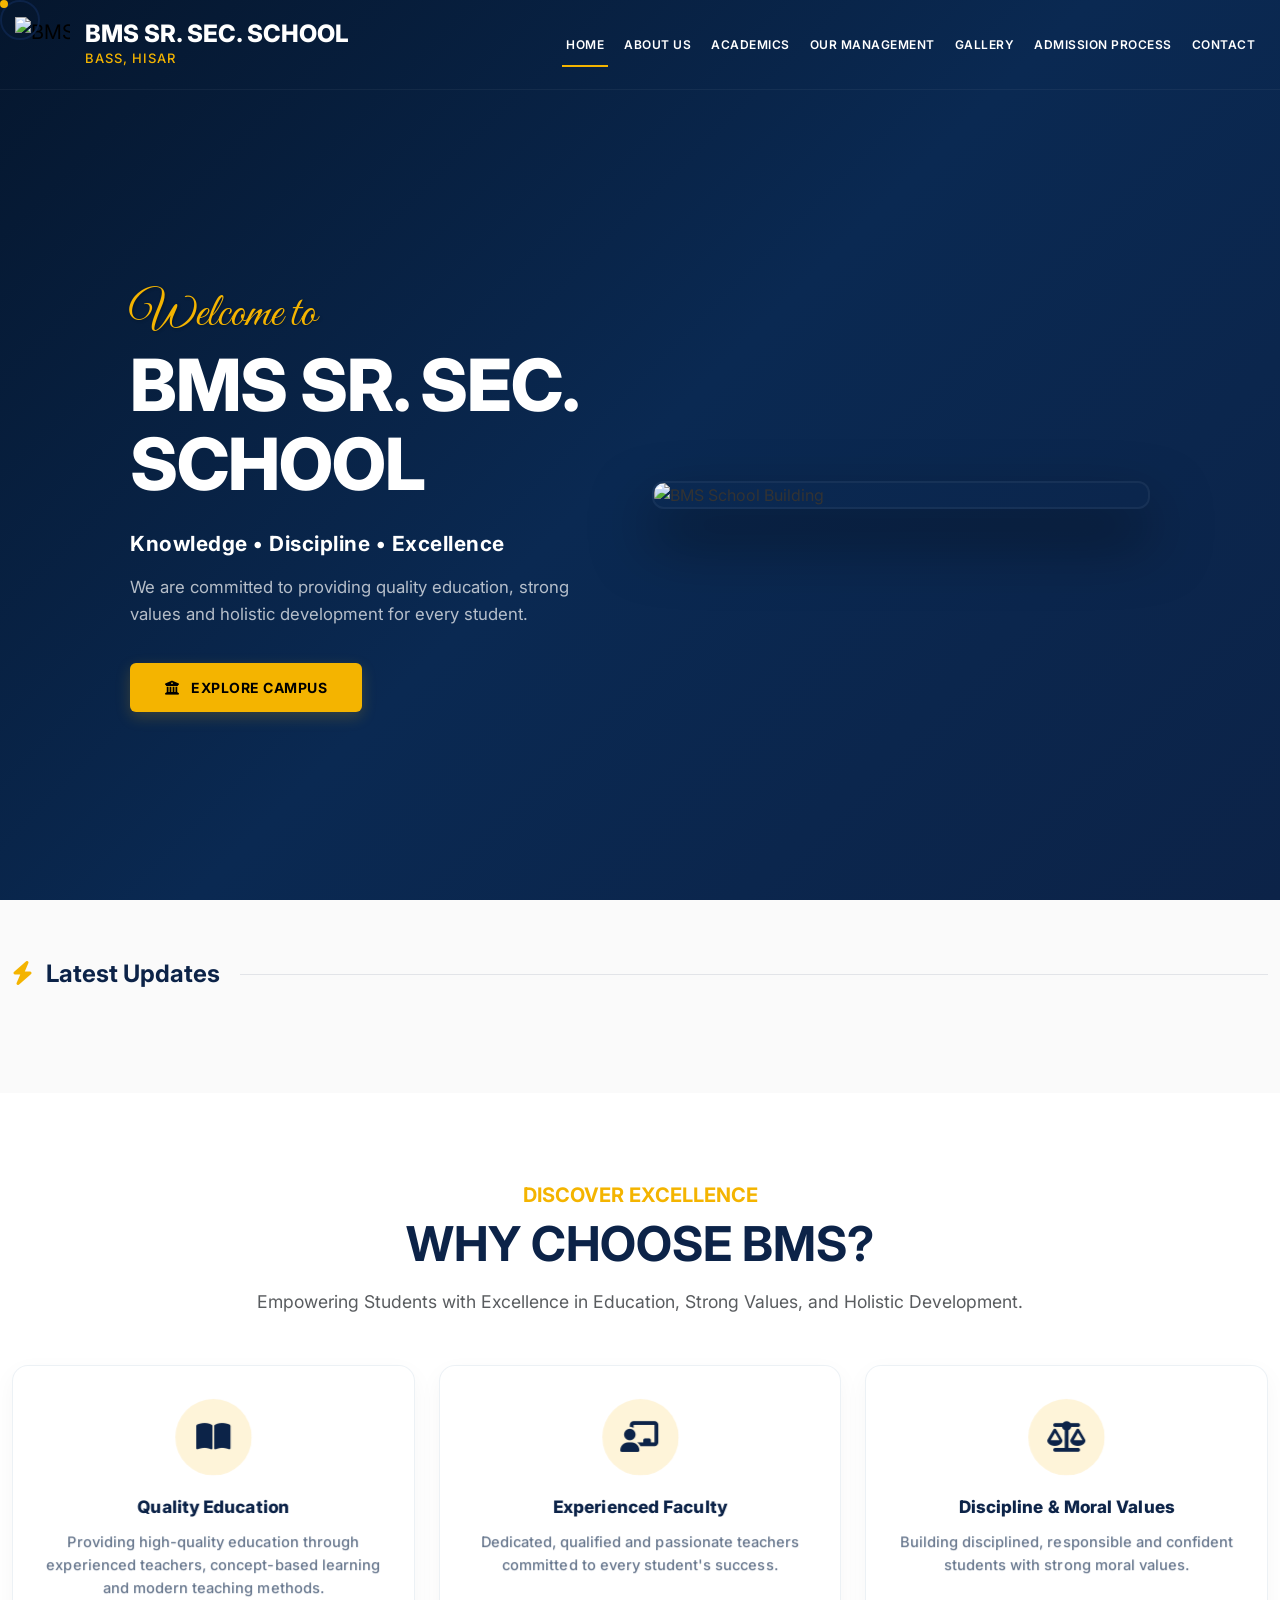
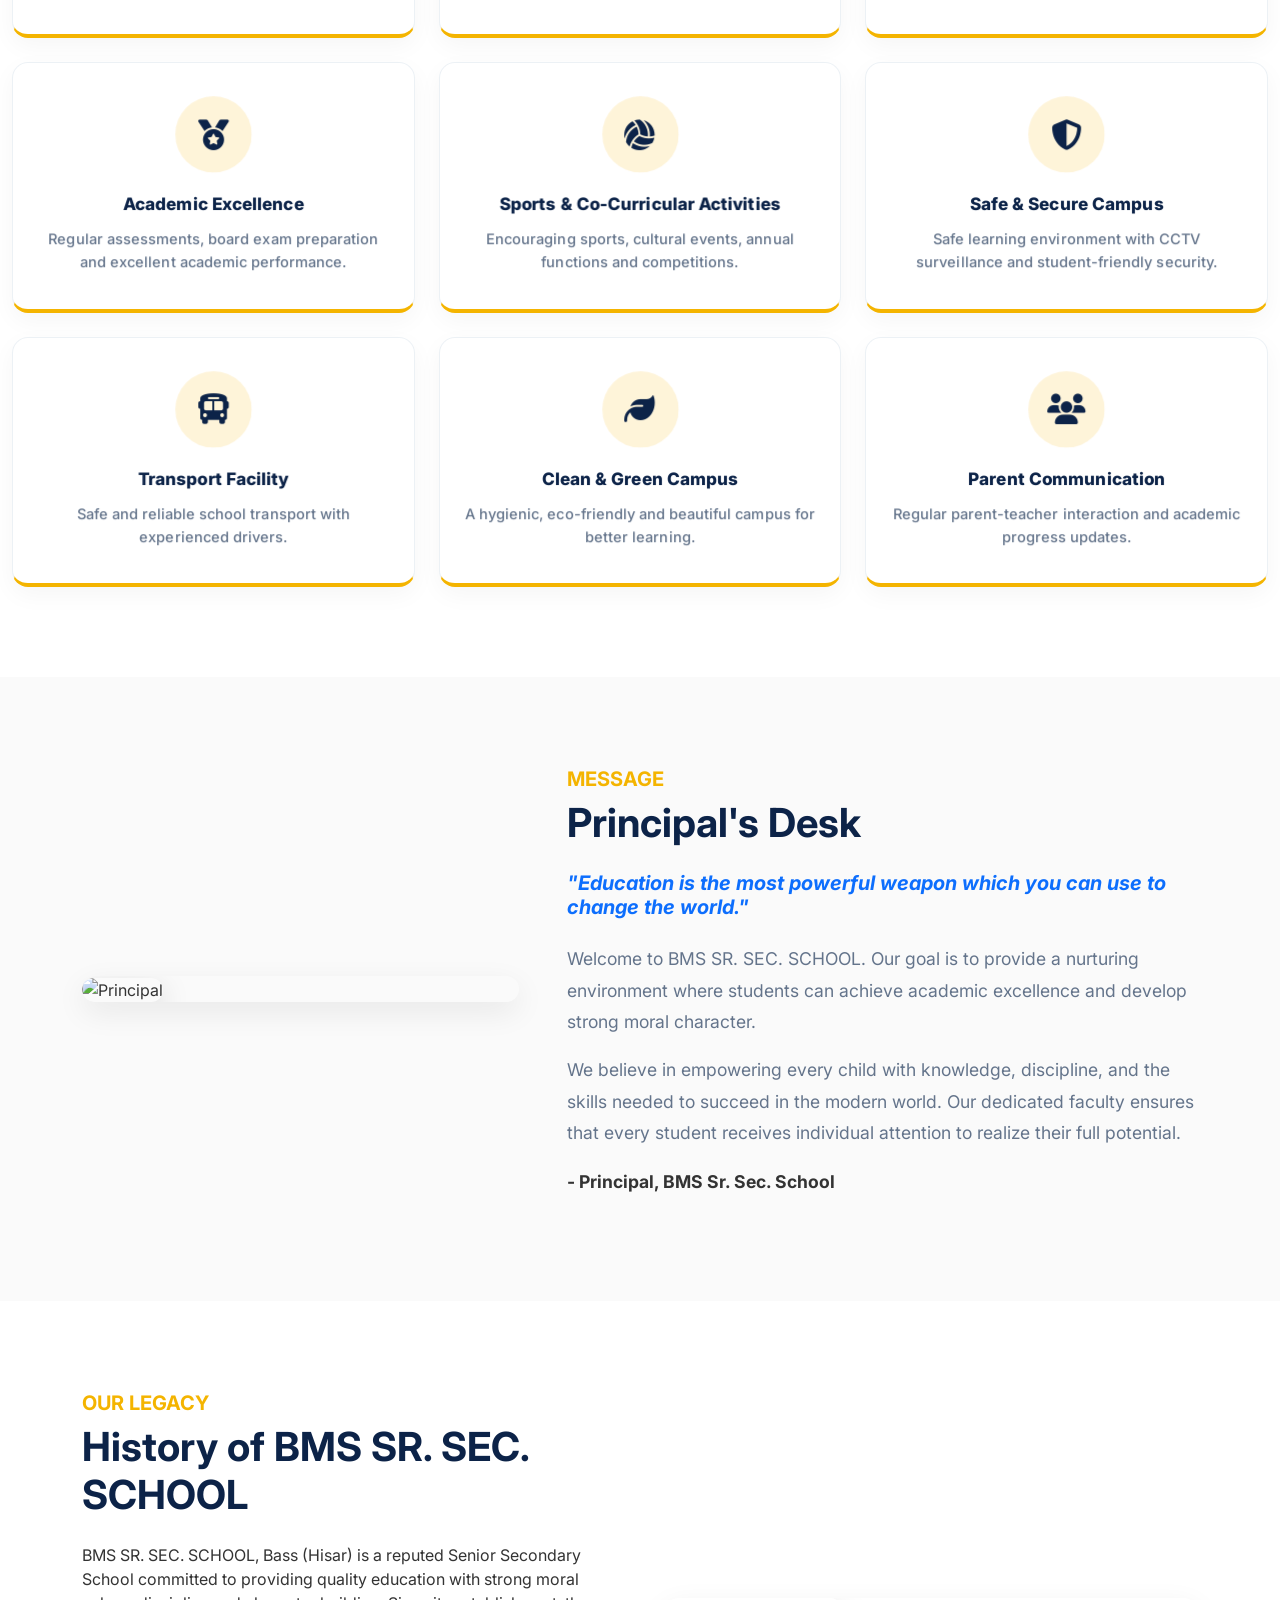
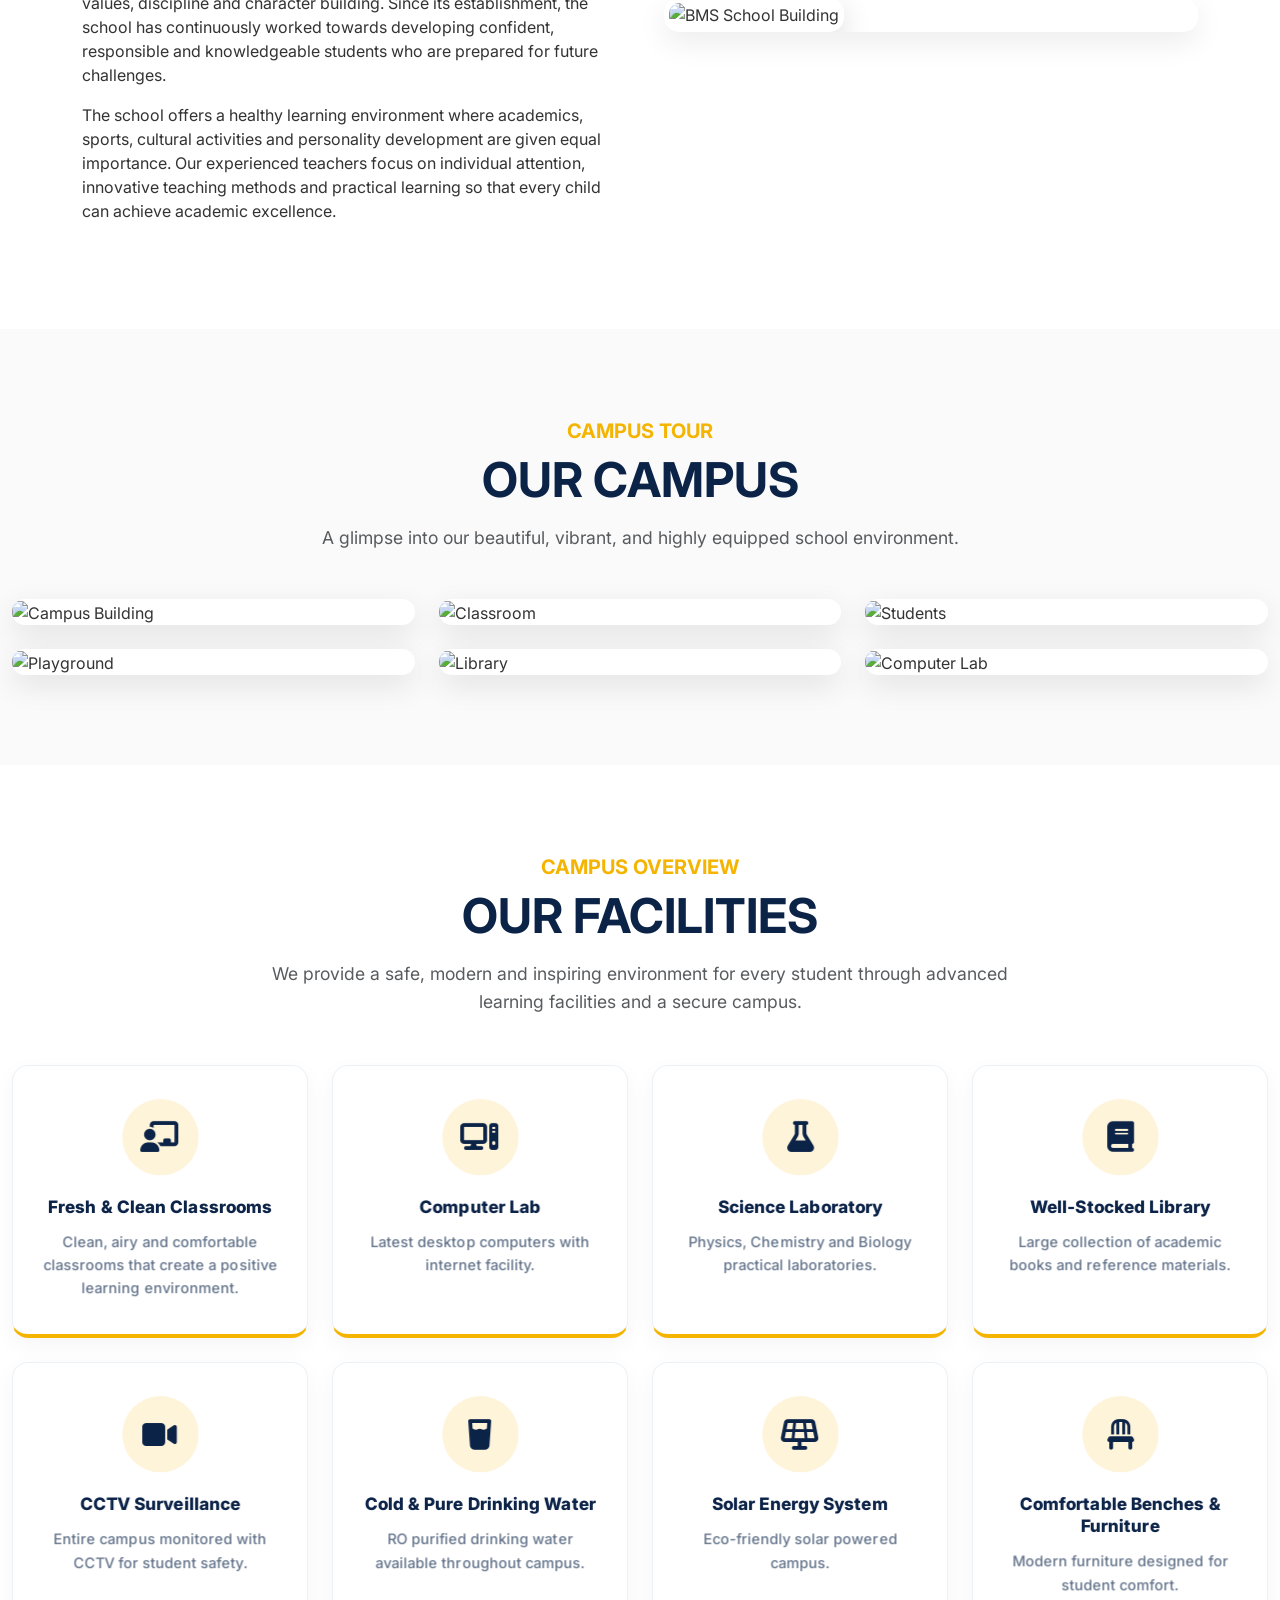
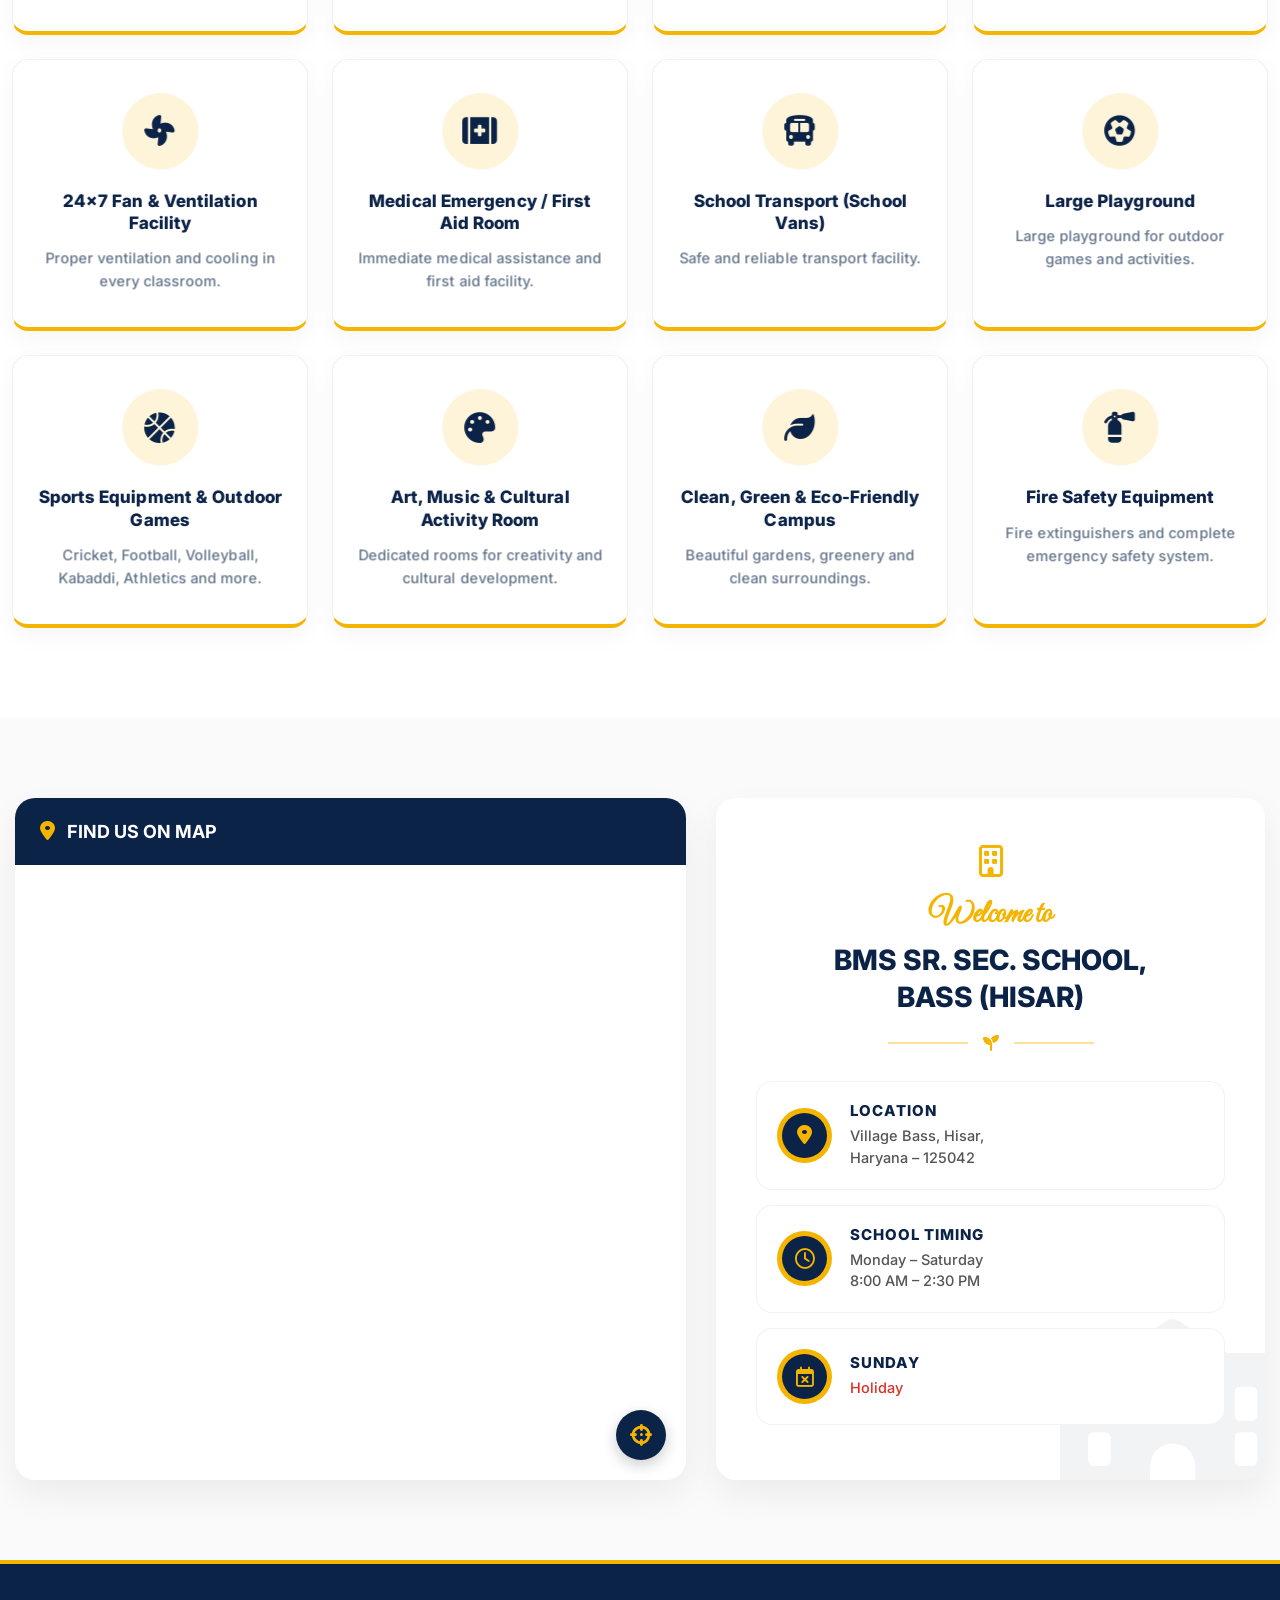
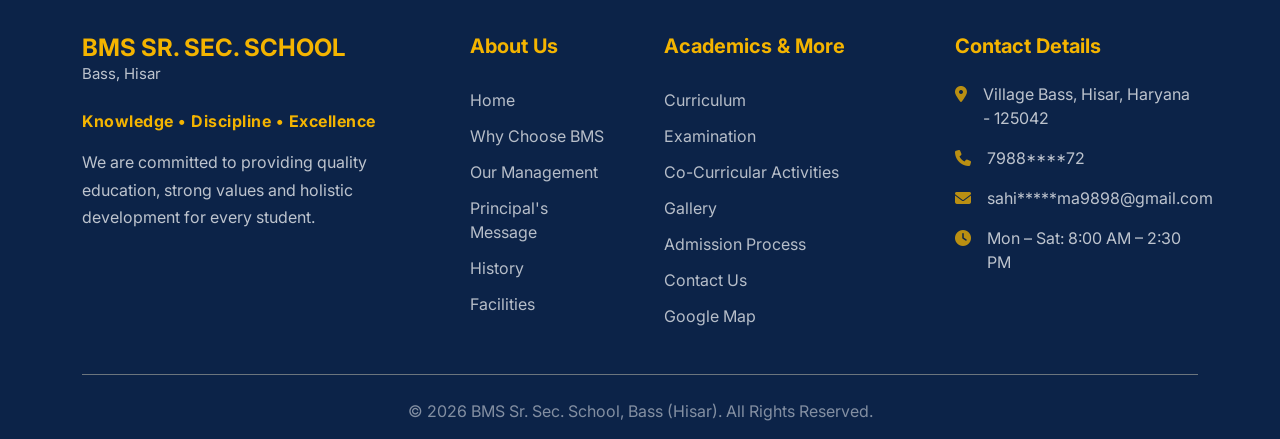
==== commit 5335d07f: "Update index.html" ====
--- a/index.html
+++ b/index.html
@@ -12,7 +12,6 @@
     <link rel="stylesheet" href="https://unpkg.com/aos@next/dist/aos.css" />
     <link rel="stylesheet" href="https://cdn.jsdelivr.net/npm/sweetalert2@11/dist/sweetalert2.min.css">
     <link rel="stylesheet" href="https://cdn.jsdelivr.net/npm/glightbox/dist/css/glightbox.min.css" />
-    
     <link href="https://fonts.googleapis.com/css2?family=Inter:wght@300;400;500;600;700;800&family=Great+Vibes&display=swap" rel="stylesheet">
     
     <style>
@@ -28,342 +27,160 @@
 
         * { margin: 0; padding: 0; box-sizing: border-box; }
         
-        html, body { 
-            scroll-behavior: smooth; 
-            font-family: 'Inter', sans-serif; 
-            background-color: var(--bg-color); 
-            color: var(--text-color); 
-            overflow-x: hidden; 
-            width: 100%;
-            max-width: 100vw;
-        }
-        
+        html, body { scroll-behavior: smooth; font-family: 'Inter', sans-serif; background-color: var(--bg-color); color: var(--text-color); overflow-x: hidden; width: 100%; max-width: 100vw;}
         h1, h2, h3, h4, h5, h6 { font-weight: 700; color: var(--primary); }
         .text-gold { color: var(--gold) !important; }
         .bg-theme { background-color: var(--bg-theme); }
         .premium-section { padding: 90px 0; }
         a { text-decoration: none; }
 
-        .premium-nav { 
-            background: transparent; 
-            height: 90px;
-            display: flex;
-            align-items: center;
-            transition: background 0.4s ease, box-shadow 0.4s ease; 
-            z-index: 1000; 
-            border-bottom: 1px solid rgba(255,255,255,0.05);
-            padding: 0; 
-        }
+        /* =========================================
+           PREMIUM NAVBAR (3D & BLUE SCROLL FIX)
+           ========================================= */
+        .premium-nav { background: transparent; height: 90px; display: flex; align-items: center; transition: all 0.5s ease; z-index: 1000; border-bottom: 1px solid rgba(255,255,255,0.05); padding: 0; perspective: 1000px;}
+        
+        /* SCROLLED BLUE BACKGROUND FIX */
         .premium-nav.scrolled { 
-            background: rgba(255, 255, 255, 0.98); 
-            box-shadow: 0 10px 30px rgba(0,0,0,0.1); 
-            border-bottom: none;
-        }
-
-        .header-container {
-            max-width: 1400px;
-            margin: 0 auto;
-            padding: 0 40px;
-            width: 100%;
-            height: 100%;
-            display: flex;
-            align-items: center;
-            justify-content: space-between;
-        }
-        
-        .school-brand-box { 
-            display: flex; 
-            flex-direction: row; 
-            align-items: center; 
-            text-decoration: none;
-            gap: 15px; 
-            background: transparent !important;
-        }
-        .nav-logo-img { 
-            width: 70px !important; 
-            height: 70px !important; 
-            object-fit: contain; 
-            background: transparent !important; 
-            border: none !important;
-            box-shadow: none !important;
-            padding: 0 !important;
-            transition: none;
-        }
-        
-        .school-logo-text { 
-            text-align: left; 
-            display: flex;
-            flex-direction: column;
-            justify-content: center;
-        }
-        .school-logo-text h4 { 
-            margin: 0; 
-            font-weight: 800; 
-            color: #fff; 
-            letter-spacing: 0px; 
-            line-height: 1.1;
-            white-space: nowrap; 
-            transition: color 0.4s; 
-        }
-        .premium-nav.scrolled .school-logo-text h4 { color: var(--primary); } 
-        
-        .school-logo-text p { 
-            margin: 2px 0 0 0; 
-            font-weight: 500; 
-            color: rgba(255,255,255,0.7); 
-            letter-spacing: 1px; 
-            text-transform: uppercase; 
-            transition: color 0.4s; 
-        }
-        .premium-nav.scrolled .school-logo-text p { color: var(--text-muted); }
-
-        .navbar-collapse {
-            flex-grow: 1;
-            display: flex;
-            justify-content: center;
-            align-items: center;
-        }
-        
-        .navbar-nav { gap: 5px; }
-        .nav-item { white-space: nowrap; }
-
+            background: rgba(12, 35, 72, 0.98); /* Navy Blue Background */
+            box-shadow: 0 10px 30px rgba(0,0,0,0.4); 
+            border-bottom: 2px solid var(--gold);
+        }
+        
+        .header-container { max-width: 1400px; margin: 0 auto; padding: 0 40px; width: 100%; height: 100%; display: flex; align-items: center; justify-content: space-between;}
+        
+        /* LOGO FIX */
+        .school-brand-box { display: flex; flex-direction: row; align-items: center; text-decoration: none; gap: 15px; background: transparent !important; z-index: 1050;}
+        .nav-logo-img { width: 70px !important; height: 70px !important; object-fit: contain; background: transparent !important; border: none !important; box-shadow: none !important; padding: 0 !important; transition: transform 0.4s ease;}
+        .school-brand-box:hover .nav-logo-img { transform: scale(1.1) rotate(5deg); }
+        
+        .school-logo-text { text-align: left; display: flex; flex-direction: column; justify-content: center;}
+        .school-logo-text h4 { margin: 0; font-weight: 800; color: #fff !important; letter-spacing: 0px; line-height: 1.1; white-space: nowrap; transition: 0.4s; }
+        .school-logo-text p { margin: 2px 0 0 0; font-weight: 500; color: var(--gold) !important; letter-spacing: 1px; text-transform: uppercase; transition: 0.4s; }
+        .premium-nav.scrolled .school-logo-text p { color: rgba(255,255,255,0.7) !important; }
+
+        .navbar-collapse { flex-grow: 1; display: flex; justify-content: center; align-items: center; }
+        .navbar-nav { gap: 5px; perspective: 1000px;}
+        
+        /* 3D NAVBAR BUTTONS FLIP */
+        .nav-item { white-space: nowrap; perspective: 800px; }
         .nav-hover { 
-            position: relative; 
-            color: #fff !important; 
-            font-weight: 600; 
-            cursor: pointer;
-            text-transform: uppercase;
-            letter-spacing: 0.5px;
-            transition: color 0.4s;
-            display: flex;
-            align-items: center;
-        }
-        .premium-nav.scrolled .nav-hover { color: #333 !important; }
-        
+            position: relative; color: #fff !important; font-weight: 600; cursor: pointer; text-transform: uppercase; 
+            letter-spacing: 0.5px; transition: transform 0.5s cubic-bezier(0.175, 0.885, 0.32, 1.275), color 0.3s; 
+            display: flex; align-items: center; transform-style: preserve-3d;
+        }
         .nav-hover::before { content: ''; position: absolute; width: 0; height: 2px; bottom: -5px; left: 0; background-color: var(--gold); transition: width 0.3s ease; }
         .nav-hover:hover::before, .nav-hover.active-link::before { width: 100%; }
         
+        @media (min-width: 992px) {
+            .nav-item:hover .nav-hover { 
+                transform: translateZ(20px) rotateX(15deg); 
+                color: var(--gold) !important; 
+                text-shadow: 0px 8px 15px rgba(0,0,0,0.5);
+            }
+        }
+        
+        /* 3D DOOR DROPDOWN MENU */
         .dropdown-toggle::after { display: none !important; } 
-        .premium-nav .dropdown-menu { 
-            background-color: var(--primary); 
-            border-radius: 12px; 
-            box-shadow: 0 15px 40px rgba(0,0,0,0.2); 
-            border: 1px solid rgba(255, 255, 255, 0.1); 
-            padding: 15px 0; 
-            min-width: 260px;
-            margin-top: 0px !important;
-            display: none;
-            opacity: 0;
-            visibility: hidden;
-            transition: all 0.3s ease;
-        }
-        .premium-nav .dropdown-item { 
-            padding: 12px 25px; 
-            font-weight: 500; 
-            color: #ffffff !important; 
-            font-size: 15px; 
-            transition: 0.3s; 
-            display: flex;
-            align-items: center;
-        }
-        .premium-nav .dropdown-item i {
-            color: var(--gold);
-            width: 25px;
-            font-size: 16px;
-            margin-right: 10px;
-            text-align: center;
-            transition: transform 0.3s;
-        }
-        .premium-nav .dropdown-item:hover { 
-            background-color: rgba(244, 180, 0, 0.1); 
-            color: var(--gold) !important; 
-            padding-left: 30px;
-        }
+        @media (min-width: 992px) {
+            .premium-nav .dropdown-menu { 
+                background-color: var(--primary); border-radius: 12px; 
+                box-shadow: 0 20px 50px rgba(0,0,0,0.4); border: 1px solid rgba(255, 255, 255, 0.1); 
+                padding: 15px 0; min-width: 260px; 
+                display: block; visibility: hidden; opacity: 0;
+                transform-origin: top center;
+                transform: perspective(1200px) rotateX(-90deg);
+                transition: transform 0.6s cubic-bezier(0.175, 0.885, 0.32, 1.275), opacity 0.4s ease, visibility 0.4s;
+                margin-top: 15px !important;
+            }
+            .nav-item.dropdown:hover .dropdown-menu {
+                visibility: visible; opacity: 1;
+                transform: perspective(1200px) rotateX(0deg);
+                margin-top: 0px !important;
+            }
+        }
+        
+        .premium-nav .dropdown-item { padding: 12px 25px; font-weight: 500; color: #ffffff !important; font-size: 15px; transition: 0.3s; display: flex; align-items: center;}
+        .premium-nav .dropdown-item i { color: var(--gold); width: 25px; font-size: 16px; margin-right: 10px; text-align: center; transition: transform 0.3s;}
+        .premium-nav .dropdown-item:hover { background-color: rgba(244, 180, 0, 0.15); color: var(--gold) !important; padding-left: 30px;}
         .premium-nav .dropdown-item:hover i { transform: scale(1.1); }
 
+        .navbar-toggler { border: none; padding: 8px 12px; outline: none; box-shadow: none !important;}
+        
         @media (min-width: 1400px) {
-            .school-logo-text h4 { font-size: 38px; }
-            .school-logo-text p { font-size: 18px; }
+            .school-logo-text h4 { font-size: 38px !important; }
+            .school-logo-text p { font-size: 18px !important; }
             .nav-hover { margin: 0 12px; font-size: 14px; }
             .navbar-nav { gap: 10px; }
         }
         @media (min-width: 992px) and (max-width: 1399px) {
-            .school-logo-text h4 { font-size: 24px; }
-            .school-logo-text p { font-size: 13px; }
+            .school-logo-text h4 { font-size: 24px !important; }
+            .school-logo-text p { font-size: 13px !important; }
             .nav-logo-img { width: 55px !important; height: 55px !important; }
             .nav-hover { margin: 0 6px; font-size: 12px; padding: 8px 4px !important; }
             .header-container { padding: 0 15px; }
             .navbar-nav { gap: 0px; }
         }
-        
-        @media (min-width: 992px) {
-            .dropdown:hover .dropdown-menu { display: block; opacity: 1; visibility: visible; animation: fadeIn 0.3s ease; }
-            .nav-item.dropdown:hover .nav-hover { color: var(--gold) !important; }
-        }
-        @keyframes fadeIn { from { opacity: 0; transform: translateY(10px); } to { opacity: 1; transform: translateY(0); } }
-
-        .navbar-toggler { border-color: rgba(255,255,255,0.5); padding: 8px 12px; }
-        .premium-nav.scrolled .navbar-toggler { border-color: rgba(0,0,0,0.1); }
-
-        .btn-gold { background-color: var(--gold); color: #000; font-weight: 700; border: none; padding: 14px 35px; border-radius: 6px; transition: all 0.3s; font-size: 14px; text-transform: uppercase; letter-spacing: 0.5px; white-space: nowrap; box-shadow: 0 5px 15px rgba(244, 180, 0, 0.2);}
-        .btn-gold:hover { background-color: #fff; color: var(--gold); transform: translateY(-3px); box-shadow: 0 10px 25px rgba(255,255,255,0.2); }
-        
+
+        /* BUTTONS */
+        .btn-gold { background-color: var(--gold); color: #000; font-weight: 700; border: none; padding: 14px 35px; border-radius: 6px; transition: all 0.4s cubic-bezier(0.175, 0.885, 0.32, 1.275); font-size: 14px; text-transform: uppercase; letter-spacing: 0.5px; white-space: nowrap; box-shadow: 0 5px 15px rgba(244, 180, 0, 0.2); transform-style: preserve-3d;}
+        .btn-gold:hover { background-color: #fff; color: var(--gold); transform: translateY(-5px) scale(1.05); box-shadow: 0 15px 30px rgba(255,255,255,0.3); }
         .btn-ripple { position: relative; overflow: hidden; }
         .btn-ripple .ripple { position: absolute; background: rgba(255, 255, 255, 0.5); border-radius: 50%; transform: scale(0); animation: ripple-anim 0.6s linear; pointer-events: none; }
         @keyframes ripple-anim { to { transform: scale(4); opacity: 0; } }
-        .hover-lift { transition: 0.3s; }
-        .hover-lift:hover { transform: translateY(-4px); }
-
-        .hero-premium { 
-            position: relative; 
-            width: 100%;
-            min-height: 100vh; 
-            background: linear-gradient(135deg, #05162D, #0A2952, #0c2348); 
-            display: flex; 
-            align-items: center; 
-            padding-top: 90px; 
-            overflow: hidden;
-        }
-        .hero-content-wrapper { z-index: 3; position: relative; width: 100%; }
-
+
+        /* HERO SECTION */
+        .hero-premium { position: relative; width: 100%; min-height: 100vh; background: linear-gradient(135deg, #05162D, #0A2952, #0c2348); display: flex; align-items: center; padding-top: 90px; overflow: hidden;}
+        .hero-content-wrapper { z-index: 3; position: relative; width: 100%; perspective: 1000px;}
         .hero-welcome-script { font-family: 'Great Vibes', cursive; color: var(--gold); font-size: 3rem; margin-bottom: -5px; font-weight: 400; text-shadow: 1px 1px 3px rgba(0,0,0,0.3); }
         .hero-main-title { font-size: 4.5rem; font-weight: 800; letter-spacing: -1px; line-height: 1.1; color: #fff; margin-bottom: 25px;}
-        
         .hero-tagline-text { font-size: 1.3rem; font-weight: 700; margin-bottom: 15px; color: #fff; letter-spacing: 0.5px; }
         .hero-desc-text { font-size: 1.05rem; max-width: 480px; line-height: 1.6; color: rgba(255,255,255,0.7); margin-bottom: 35px; }
-
-        .hero-building-container { position: relative; display: flex; justify-content: flex-end; align-items: center; }
+        .hero-building-container { position: relative; display: flex; justify-content: flex-end; align-items: center; transform-style: preserve-3d;}
         .hero-building-img { width: 100%; max-width: 900px; height: auto; border-radius: 12px; box-shadow: 0 30px 60px rgba(0,0,0,0.5); object-fit: cover; border: 2px solid rgba(255,255,255,0.05); }
 
-        /* =========================================
-           LATEST UPDATES SECTION (NEW)
-           ========================================= */
-        .updates-container {
-            display: flex;
-            flex-wrap: nowrap;
-            overflow-x: auto;
-            gap: 20px;
-            padding-bottom: 20px;
-            scrollbar-width: none; /* Firefox */
-        }
-        .updates-container::-webkit-scrollbar { display: none; } /* Chrome */
-        
-        .update-card {
-            min-width: 300px;
-            background: #fff;
-            border-radius: 12px;
-            padding: 20px;
-            box-shadow: 0 8px 25px rgba(0,0,0,0.05);
-            border: 1px solid rgba(12, 35, 72, 0.05);
-            border-left: 4px solid var(--gold);
-            display: flex;
-            flex-direction: column;
-            justify-content: space-between;
-            transition: 0.3s;
-        }
-        .update-card:hover { transform: translateY(-5px); box-shadow: 0 12px 30px rgba(12, 35, 72, 0.1); border-left-color: var(--primary); }
+        /* LATEST UPDATES */
+        .updates-container { display: flex; flex-wrap: nowrap; overflow-x: auto; gap: 20px; padding-bottom: 20px; scrollbar-width: none; }
+        .updates-container::-webkit-scrollbar { display: none; } 
+        .update-card { min-width: 320px; max-width: 320px; background: #fff; border-radius: 12px; padding: 20px; box-shadow: 0 8px 25px rgba(0,0,0,0.05); border: 1px solid rgba(12, 35, 72, 0.05); border-left: 4px solid var(--gold); display: flex; flex-direction: column; justify-content: space-between; transition: 0.4s cubic-bezier(0.175, 0.885, 0.32, 1.275); flex-shrink: 0; transform-style: preserve-3d;}
+        .update-card:hover { transform: translateY(-10px) rotateX(5deg); box-shadow: 0 15px 35px rgba(12, 35, 72, 0.15); border-left-color: var(--primary); }
         .update-header { display: flex; align-items: center; gap: 12px; margin-bottom: 12px; }
         .update-icon { width: 40px; height: 40px; background: rgba(244, 180, 0, 0.15); color: var(--primary); border-radius: 50%; display: flex; align-items: center; justify-content: center; font-size: 18px; }
-        .update-header h5 { margin: 0; font-size: 16px; font-weight: 800; color: var(--primary); }
-        .update-body p { font-size: 14px; color: var(--text-muted); margin: 0; font-weight: 500;}
-        .update-footer { margin-top: 15px; display: flex; justify-content: space-between; align-items: center; font-size: 12px; color: #888; border-top: 1px solid rgba(0,0,0,0.05); padding-top: 10px;}
-        .update-badge { font-weight: 600; color: var(--gold); background: rgba(244, 180, 0, 0.1); padding: 4px 10px; border-radius: 50px; }
-
-        /* =========================================
-           PREMIUM GRID CARDS (Why Choose & Facilities)
-           ========================================= */
-        .premium-grid-card {
-            background: rgba(255, 255, 255, 0.95);
-            backdrop-filter: blur(10px);
-            -webkit-backdrop-filter: blur(10px);
-            border: 1px solid rgba(15, 76, 129, 0.08);
-            border-radius: 16px;
-            padding: 35px 25px;
-            text-align: center;
-            box-shadow: 0 8px 25px rgba(0,0,0,0.04);
-            height: 100%;
-            transition: all 0.4s cubic-bezier(0.175, 0.885, 0.32, 1.275);
-            position: relative;
-            z-index: 1;
-            overflow: hidden;
-            display: flex;
-            flex-direction: column;
-            align-items: center;
-            border-bottom: 4px solid var(--gold);
-        }
-        .premium-grid-card:hover {
-            transform: translateY(-8px);
-            box-shadow: 0 15px 35px var(--gold-glow);
-            border-bottom-color: var(--primary);
-        }
-        .grid-icon-wrapper {
-            width: 75px;
-            height: 75px;
-            background: rgba(244, 180, 0, 0.15);
-            border-radius: 50%;
-            display: flex;
-            align-items: center;
-            justify-content: center;
-            margin-bottom: 20px;
-            transition: all 0.4s ease;
-            border: 2px solid transparent;
-            flex-shrink: 0;
-        }
-        .grid-icon { font-size: 30px; color: var(--primary); transition: all 0.4s ease; margin: 0;}
-        .premium-grid-card:hover .grid-icon-wrapper {
-            background: var(--primary);
-            border-color: rgba(255,255,255,0.8);
-            box-shadow: 0 5px 15px rgba(12, 35, 72, 0.3);
-        }
-        .premium-grid-card:hover .grid-icon { color: var(--gold); transform: scale(1.1); }
-        .premium-grid-card h4 { font-size: 17px; font-weight: 800; color: var(--primary); margin-bottom: 12px; transition: 0.4s ease; line-height: 1.3;}
-        .premium-grid-card p { font-size: 14.5px; color: var(--text-muted); margin: 0; line-height: 1.6; font-weight: 500; transition: 0.4s ease; }
-
-        .premium-facility-card {
-            background: rgba(255, 255, 255, 0.95);
-            backdrop-filter: blur(10px);
-            border: 1px solid rgba(15, 76, 129, 0.08);
-            border-radius: 16px;
-            padding: 30px 20px;
-            text-align: center;
-            box-shadow: 0 8px 25px rgba(0,0,0,0.05);
-            height: 100%;
-            transition: all 0.4s cubic-bezier(0.175, 0.885, 0.32, 1.275);
-            position: relative;
-            z-index: 1;
-            overflow: hidden;
-            display: flex;
-            flex-direction: column;
-            align-items: center;
-        }
-        .premium-facility-card:hover {
-            transform: translateY(-8px);
-            box-shadow: 0 15px 35px var(--gold-glow);
-            border-color: var(--gold);
-        }
-        .fac-icon-wrapper { width: 75px; height: 75px; background: rgba(244, 180, 0, 0.15); border-radius: 50%; display: flex; align-items: center; justify-content: center; margin-bottom: 20px; transition: all 0.4s ease; border: 2px solid transparent; flex-shrink: 0;}
-        .fac-icon { font-size: 32px; color: var(--gold); transition: all 0.4s ease; margin: 0;}
-        .premium-facility-card:hover .fac-icon-wrapper { background: var(--gold); border-color: rgba(255,255,255,0.8); box-shadow: 0 5px 15px rgba(244, 180, 0, 0.4); }
-        .premium-facility-card:hover .fac-icon { color: var(--primary); transform: scale(1.1); }
-        .premium-facility-card h4 { font-size: 17px; font-weight: 800; color: var(--primary); margin-bottom: 12px; transition: 0.4s ease; line-height: 1.3;}
-        .premium-facility-card p { font-size: 14px; color: var(--text-muted); margin: 0; line-height: 1.6; transition: 0.4s ease; }
-
-        /* =========================================
-           OTHER SECTIONS
-           ========================================= */
-        .about-image-wrapper { position: relative; border-radius: 15px; overflow: hidden; box-shadow: 0 10px 30px rgba(0,0,0,0.08); transition: transform 0.5s ease; animation: floatAnim 6s ease-in-out infinite; }
+        .update-header h5 { margin: 0; font-size: 16px; font-weight: 800; color: var(--primary); text-transform: uppercase; letter-spacing: 0.5px;}
+        .update-body p { font-size: 14.5px; color: var(--text-muted); margin: 0; font-weight: 500;}
+        .update-footer { margin-top: 15px; display: flex; justify-content: space-between; align-items: flex-end; font-size: 12px; color: #888; border-top: 1px solid rgba(0,0,0,0.05); padding-top: 10px;}
+        .update-badge { font-weight: 600; color: var(--gold); background: rgba(244, 180, 0, 0.1); padding: 4px 10px; border-radius: 50px; margin-bottom: 5px; display: inline-block;}
+
+        /* PREMIUM GRID CARDS (3D Hover Effect) */
+        .premium-grid-card, .premium-facility-card { background: rgba(255, 255, 255, 0.95); backdrop-filter: blur(10px); -webkit-backdrop-filter: blur(10px); border: 1px solid rgba(15, 76, 129, 0.08); border-radius: 16px; padding: 35px 25px; text-align: center; box-shadow: 0 8px 25px rgba(0,0,0,0.04); height: 100%; transition: all 0.5s cubic-bezier(0.175, 0.885, 0.32, 1.275); position: relative; z-index: 1; overflow: hidden; display: flex; flex-direction: column; align-items: center; border-bottom: 4px solid var(--gold); transform-style: preserve-3d; perspective: 1000px;}
+        .premium-grid-card:hover, .premium-facility-card:hover { transform: translateY(-12px) rotateX(8deg); box-shadow: 0 20px 40px var(--gold-glow); border-bottom-color: var(--primary);}
+        .grid-icon-wrapper, .fac-icon-wrapper { width: 75px; height: 75px; background: rgba(244, 180, 0, 0.15); border-radius: 50%; display: flex; align-items: center; justify-content: center; margin-bottom: 20px; transition: all 0.4s ease; border: 2px solid transparent; flex-shrink: 0; transform: translateZ(20px);}
+        .grid-icon, .fac-icon { font-size: 30px; color: var(--primary); transition: all 0.4s ease; margin: 0;}
+        .premium-grid-card:hover .grid-icon-wrapper, .premium-facility-card:hover .fac-icon-wrapper { background: var(--primary); border-color: rgba(255,255,255,0.8); box-shadow: 0 10px 20px rgba(12, 35, 72, 0.3);}
+        .premium-grid-card:hover .grid-icon, .premium-facility-card:hover .fac-icon { color: var(--gold); transform: scale(1.1); }
+        .premium-grid-card h4, .premium-facility-card h4 { font-size: 17px; font-weight: 800; color: var(--primary); margin-bottom: 12px; transition: 0.4s ease; line-height: 1.3; transform: translateZ(10px);}
+        .premium-grid-card p, .premium-facility-card p { font-size: 14.5px; color: var(--text-muted); margin: 0; line-height: 1.6; font-weight: 500; transform: translateZ(5px); }
+
+        /* ABOUT IMAGES */
+        .about-image-wrapper { position: relative; border-radius: 15px; overflow: hidden; box-shadow: 0 10px 30px rgba(0,0,0,0.08); transition: transform 0.5s ease; animation: floatAnim 6s ease-in-out infinite; transform-style: preserve-3d; perspective: 1000px;}
         .about-image-wrapper img { width: 100%; height: auto; border-radius: 15px; border: 5px solid white; box-shadow: 0 10px 30px rgba(0,0,0,0.15); }
+        .about-image-wrapper:hover { transform: scale(1.03) rotateY(-5deg); animation: none; box-shadow: 0 20px 40px rgba(0,0,0,0.2);}
         @keyframes floatAnim { 0% { transform: translateY(0px) rotate(0deg); } 50% { transform: translateY(-15px) rotate(1deg); } 100% { transform: translateY(0px) rotate(0deg); } }
         
-        .management-card { background: #fff; border-radius: 12px; overflow: hidden; box-shadow: 0 10px 30px rgba(0,0,0,0.05); transition: transform 0.4s ease; text-align: center; border-bottom: 4px solid var(--primary); height: 100%;}
-        .management-card:hover { transform: translateY(-10px); border-bottom-color: var(--gold);}
+        /* NEW SECTION: OUR CAMPUS (3D Image Cards) */
+        .campus-card { border-radius: 15px; overflow: hidden; box-shadow: 0 10px 30px rgba(0,0,0,0.1); perspective: 1000px; transform-style: preserve-3d; transition: all 0.5s cubic-bezier(0.175, 0.885, 0.32, 1.275); background: #fff;}
+        .campus-card img { width: 100%; height: 260px; object-fit: cover; transition: all 0.6s ease; }
+        .campus-card:hover { transform: translateY(-15px) rotateX(8deg) rotateY(-5deg); box-shadow: 15px 25px 45px rgba(12, 35, 72, 0.25); border: 2px solid var(--gold);}
+        .campus-card:hover img { transform: scale(1.15) translateZ(10px); }
+
+        .management-card { background: #fff; border-radius: 12px; overflow: hidden; box-shadow: 0 10px 30px rgba(0,0,0,0.05); transition: transform 0.4s cubic-bezier(0.175, 0.885, 0.32, 1.275); text-align: center; border-bottom: 4px solid var(--primary); height: 100%; transform-style: preserve-3d;}
+        .management-card:hover { transform: translateY(-15px) rotateY(5deg); border-bottom-color: var(--gold); box-shadow: 0 20px 40px rgba(12, 35, 72, 0.15);}
         .management-img-box { width: 100%; height: 250px; background: #e9ecef; display: flex; align-items: center; justify-content: center; overflow: hidden;}
-        .management-img-box i { font-size: 60px; color: #adb5bd; } 
+        .management-img-box i { font-size: 60px; color: #adb5bd; transition: 0.4s; } 
+        .management-card:hover .management-img-box i { transform: scale(1.2); color: var(--primary);}
         .management-info { padding: 25px 20px; }
         .management-info h4 { font-weight: 700; color: var(--primary); margin-bottom: 5px; font-size: 20px;}
-        .management-info p { color: var(--gold); font-weight: 600; text-transform: uppercase; font-size: 13px; margin-bottom: 15px; letter-spacing: 1px;}
-        .management-info span { color: var(--text-muted); font-size: 14px; line-height: 1.5; display: block;}
-        
+        
+        /* Contact Section */
         .contact-premium-section { background-color: var(--bg-color); padding: 80px 0; width: 100%; }
         .contact-container { max-width: 1400px; margin: 0 auto; padding: 0 15px; }
         .contact-grid { display: grid; grid-template-columns: 55fr 45fr; gap: 30px; align-items: stretch; }
@@ -373,10 +190,11 @@
         .map-header i { color: var(--gold); margin-right: 12px; font-size: 20px; }
         .map-body { flex-grow: 1; min-height: 450px; position: relative;}
         .map-body iframe { width: 100%; height: 100%; position: absolute; top:0; left:0; border: none; }
-        .map-nav-btn { position: absolute; bottom: 20px; right: 20px; width: 50px; height: 50px; background: var(--primary); color: var(--gold); border-radius: 50%; display: flex; align-items: center; justify-content: center; font-size: 22px; box-shadow: 0 5px 15px rgba(0,0,0,0.2); cursor: pointer; transition: 0.3s; }
-        .map-nav-btn:hover { transform: scale(1.1); background: var(--gold); color: var(--primary); }
-
-        .contact-info-card { background: #fff; border-radius: 20px; box-shadow: 0 15px 35px rgba(0,0,0,0.06); padding: 40px; position: relative; overflow: hidden; }
+        .map-nav-btn { position: absolute; bottom: 20px; right: 20px; width: 50px; height: 50px; background: var(--primary); color: var(--gold); border-radius: 50%; display: flex; align-items: center; justify-content: center; font-size: 22px; box-shadow: 0 5px 15px rgba(0,0,0,0.2); cursor: pointer; transition: 0.4s; }
+        .map-nav-btn:hover { transform: scale(1.1) rotate(180deg); background: var(--gold); color: var(--primary); }
+
+        .contact-info-card { background: #fff; border-radius: 20px; box-shadow: 0 15px 35px rgba(0,0,0,0.06); padding: 40px; position: relative; overflow: hidden; transition: 0.4s; transform-style: preserve-3d;}
+        .contact-info-card:hover { transform: translateY(-10px); box-shadow: 0 25px 50px rgba(0,0,0,0.1); }
         .contact-info-card .watermark { position: absolute; bottom: -20px; right: -20px; font-size: 180px; color: var(--primary); opacity: 0.05; z-index: 0; pointer-events: none; }
         .contact-info-content { position: relative; z-index: 1; }
         .contact-welcome-box { text-align: center; margin-bottom: 30px; }
@@ -389,10 +207,10 @@
         .contact-info-card:hover .contact-divider::before, .contact-info-card:hover .contact-divider::after { width: 120px; }
 
         .info-box-premium { background: #fff; border: 1px solid rgba(0,0,0,0.05); border-radius: 16px; padding: 20px; display: flex; align-items: center; gap: 18px; margin-bottom: 15px; transition: transform 0.4s cubic-bezier(0.175, 0.885, 0.32, 1.275), box-shadow 0.4s; }
-        .info-box-premium:hover { transform: translateY(-8px); box-shadow: 0 12px 25px rgba(0,0,0,0.08); }
+        .info-box-premium:hover { transform: translateY(-8px) scale(1.02); box-shadow: 0 12px 25px rgba(0,0,0,0.08); border-color: var(--gold);}
         .info-box-icon { width: 55px; height: 55px; border-radius: 50%; background: var(--gold); display: flex; align-items: center; justify-content: center; flex-shrink: 0; }
         .info-box-icon-inner { width: 45px; height: 45px; border-radius: 50%; background: var(--primary); color: var(--gold); display: flex; align-items: center; justify-content: center; font-size: 20px; transition: 0.3s; }
-        .info-box-premium:hover .info-box-icon-inner { transform: scale(1.1); }
+        .info-box-premium:hover .info-box-icon-inner { transform: scale(1.1) rotate(10deg); }
         .info-box-text h5 { color: var(--primary); font-size: 15px; font-weight: 800; letter-spacing: 1px; margin-bottom: 5px; text-transform: uppercase;}
         .info-box-text p { color: #555; font-size: 14.5px; margin: 0; line-height: 1.5; font-weight: 500;}
         .text-red { color: #d93025 !important; font-weight: 700;}
@@ -406,26 +224,35 @@
 
         .premium-footer { background: var(--primary); color: white; padding-top: 70px; border-top: 4px solid var(--gold);}
         .footer-links a { color: rgba(255,255,255,0.7); transition: all 0.3s; display: block; padding: 6px 0; text-decoration: none;}
-        .footer-links a:hover { color: var(--gold); padding-left: 8px; }
-
+        .footer-links a:hover { color: var(--gold); padding-left: 8px; transform: translateX(5px); }
+
+        /* =========================================
+           MOBILE RESPONSIVE OPTIMIZATION (LOGO VISIBILITY)
+           ========================================= */
         @media (max-width: 991px) {
             .navbar-collapse {
-                background: #ffffff;
+                background: rgba(12, 35, 72, 0.98);
+                backdrop-filter: blur(10px);
                 padding: 20px;
-                border-radius: 12px;
-                box-shadow: 0 15px 40px rgba(0,0,0,0.15);
-                margin-top: 15px;
+                border-radius: 0 0 15px 15px;
+                box-shadow: 0 15px 40px rgba(0,0,0,0.5);
                 position: absolute;
-                width: calc(100% - 30px);
-                left: 15px;
+                width: 100%;
                 top: 100%;
+                left: 0;
                 z-index: 1050;
+                display: none;
             }
-            .navbar-nav { gap: 0px; }
-            .nav-item { white-space: normal; }
-            .nav-hover { color: var(--primary) !important; padding: 12px 10px !important; display: block; border-bottom: 1px solid rgba(0,0,0,0.05); margin: 0; font-size: 14px; }
-            .premium-nav .dropdown-menu { border: none; box-shadow: none; background: rgba(12, 35, 72, 0.03); padding-left: 15px; margin-top: 0px !important;}
-            .premium-nav .dropdown-item { color: var(--primary) !important; }
+            .navbar-collapse.show { display: block; animation: slideDown 0.4s ease forwards; }
+            @keyframes slideDown { from { opacity: 0; transform: translateY(-10px); } to { opacity: 1; transform: translateY(0); } }
+            
+            .navbar-nav { gap: 0px; align-items: flex-start;}
+            .nav-item { width: 100%; white-space: normal; }
+            .nav-hover { color: #fff !important; padding: 14px 15px !important; display: block; border-bottom: 1px solid rgba(255,255,255,0.1); margin: 0; font-size: 15px; font-weight: 700;}
+            
+            .premium-nav .dropdown-menu { border: none; box-shadow: none; background: rgba(255,255,255,0.05); padding-left: 15px; margin-top: 0px !important; display: none; opacity: 1; visibility: visible;}
+            .premium-nav .dropdown-menu.show { display: block; animation: slideDown 0.3s ease forwards;}
+            .premium-nav .dropdown-item { color: #fff !important; padding: 10px 15px; font-weight: 600;}
             
             .hero-premium { flex-direction: column; text-align: center; padding-top: 130px; padding-bottom: 50px; min-height: auto;}
             .hero-building-container { margin-top: 40px; justify-content: center; }
@@ -437,51 +264,62 @@
             .premium-section { padding: 60px 0; }
         }
 
+        /* STRICT MOBILE LOGO FIX */
         @media (max-width: 576px) {
+            .header-container { padding: 0 15px; }
+            .school-brand-box { gap: 10px; max-width: 80%; }
+            .nav-logo-img { width: 48px !important; height: 48px !important; }
+            .school-logo-text h4 { font-size: 16px !important; white-space: normal; line-height: 1.2; letter-spacing: 0px;}
+            
             .hero-main-title { font-size: 2.8rem; }
             .hero-welcome-script { font-size: 2.2rem; }
             .hero-content-wrapper .d-flex { flex-direction: column; width: 100%; gap: 15px !important; margin-top: 20px;}
             .hero-content-wrapper .btn-gold { width: 100%; text-align: center; justify-content: center;}
-            .header-container { padding: 0 15px; }
             .contact-info-card { padding: 30px 20px; }
+            .update-card { min-width: 280px; max-width: 280px; }
         }
     </style>
 </head>
 <body>
 
+    <!-- Loading Spinner & Cursor -->
     <div class="page-loader" id="loader"><div class="loader-spinner"></div></div>
     <div class="custom-cursor"></div><div class="custom-cursor-follower"></div>
 
-    <!-- 1. FULLY RESPONSIVE & EXACT CENTERED TRANSPARENT NAVBAR -->
+    <!-- 1. FULLY RESPONSIVE 3D PREMIUM NAVBAR (BLUE FIX) -->
     <nav class="navbar navbar-expand-lg premium-nav fixed-top" id="navbar">
         <div class="header-container position-relative">
-            <a class="navbar-brand school-brand-box scroll-link" href="index.html#home">
+            <!-- Left Side: Official BMS Logo (Visible Mobile & PC) -->
+            <a class="navbar-brand school-brand-box scroll-link" href="#home">
                 <img src="assets/logo.png" alt="BMS SR. SEC. SCHOOL Logo" class="nav-logo-img">
-                <div class="school-logo-text d-none d-sm-flex">
+                <div class="school-logo-text">
                     <h4>BMS SR. SEC. SCHOOL</h4>
-                    <p>Bass, Hisar</p>
+                    <p class="d-none d-sm-block">Bass, Hisar</p>
                 </div>
             </a>
             
+            <!-- Premium Hamburger Menu -->
             <button class="navbar-toggler ms-auto" type="button" data-bs-toggle="collapse" data-bs-target="#navbarNav">
-                <i class="fa-solid fa-bars text-white" style="font-size:24px;" id="nav-toggle-icon"></i>
+                <i class="fa-solid fa-bars text-white fs-3" id="nav-toggle-icon"></i>
             </button>
             
+            <!-- Center/Right: Menus with 3D Flip -->
             <div class="collapse navbar-collapse" id="navbarNav">
                 <ul class="navbar-nav ms-auto nav-scrollspy">
-                    <li class="nav-item"><a class="nav-link nav-hover active-link scroll-link" href="index.html#home">HOME</a></li>
+                    <li class="nav-item"><a class="nav-link nav-hover active-link scroll-link" href="#home">HOME</a></li>
                     
                     <li class="nav-item dropdown">
                         <a class="nav-link nav-hover dropdown-toggle" href="#" id="aboutDropdown" role="button" data-bs-toggle="dropdown" aria-expanded="false">
                             ABOUT US
                         </a>
                         <ul class="dropdown-menu" aria-labelledby="aboutDropdown">
-                            <li><a class="dropdown-item scroll-link" href="index.html#why-choose"><i class="fa-solid fa-star"></i> Why Choose BMS</a></li>
-                            <li><a class="dropdown-item scroll-link" href="index.html#principal"><i class="fa-solid fa-user-tie"></i> Principal's Message</a></li>
-                            <li><a class="dropdown-item scroll-link" href="index.html#history"><i class="fa-solid fa-book-open"></i> History</a></li>
-                            <li><a class="dropdown-item scroll-link" href="index.html#facilities"><i class="fa-solid fa-building"></i> Facilities</a></li>
-                            <li><a class="dropdown-item scroll-link" href="index.html#contact-map"><i class="fa-solid fa-phone"></i> Contact Us</a></li>
-                            <li><a class="dropdown-item scroll-link" href="index.html#contact-map"><i class="fa-solid fa-location-dot"></i> Google Map</a></li>
+                            <li><a class="dropdown-item scroll-link" href="#why-choose"><i class="fa-solid fa-star"></i> Why Choose BMS</a></li>
+                            <li><a class="dropdown-item scroll-link" href="management.html"><i class="fa-solid fa-users"></i> Our Management</a></li>
+                            <li><a class="dropdown-item scroll-link" href="#principal"><i class="fa-solid fa-user-tie"></i> Principal Message</a></li>
+                            <li><a class="dropdown-item scroll-link" href="#history"><i class="fa-solid fa-book-open"></i> History</a></li>
+                            <li><a class="dropdown-item scroll-link" href="#campus"><i class="fa-solid fa-camera"></i> Our Campus</a></li>
+                            <li><a class="dropdown-item scroll-link" href="#facilities"><i class="fa-solid fa-building"></i> Facilities</a></li>
+                            <li><a class="dropdown-item scroll-link" href="#contact-map"><i class="fa-solid fa-phone"></i> Contact Us</a></li>
                         </ul>
                     </li>
 
@@ -499,7 +337,7 @@
                     <li class="nav-item"><a class="nav-link nav-hover" href="management.html">OUR MANAGEMENT</a></li>
                     <li class="nav-item"><a class="nav-link nav-hover" href="gallery.html">GALLERY</a></li>
                     <li class="nav-item"><a class="nav-link nav-hover" href="admissions.html">ADMISSION PROCESS</a></li>
-                    <li class="nav-item"><a class="nav-link nav-hover scroll-link" href="index.html#contact-map">CONTACT</a></li>
+                    <li class="nav-item"><a class="nav-link nav-hover scroll-link" href="#contact-map">CONTACT</a></li>
                 </ul>
             </div>
         </div>
@@ -530,94 +368,21 @@
         </div>
     </section>
 
-    <!-- NEW SECTION: LATEST UPDATES -->
+    <!-- 3. LATEST UPDATES (Dynamic) -->
     <section id="latest-updates" class="premium-section bg-color scroll-section" style="padding: 60px 0;">
         <div class="container" style="max-width: 1400px;">
             <div class="d-flex align-items-center mb-4" data-aos="fade-right">
-                <h4 class="fw-bold" style="color: var(--primary); margin:0;"><i class="fa-solid fa-bolt text-gold me-2"></i> Latest Updates</h4>
+                <h4 class="fw-bold" style="color: var(--primary); margin:0; white-space: nowrap;"><i class="fa-solid fa-bolt text-gold me-2"></i> Latest Updates</h4>
                 <div style="flex-grow: 1; height: 1px; background: rgba(12,35,72,0.1); margin-left: 20px;"></div>
             </div>
             
-            <div class="updates-container" data-aos="fade-up" data-aos-delay="100">
-                <!-- Update 1 -->
-                <div class="update-card">
-                    <div class="update-header">
-                        <div class="update-icon"><i class="fa-solid fa-bullhorn"></i></div>
-                        <h5>Important Notice</h5>
-                    </div>
-                    <div class="update-body">
-                        <p>Winter Vacations have been announced from 25th Dec to 5th Jan.</p>
-                    </div>
-                    <div class="update-footer">
-                        <span class="update-badge">Published 2 hours ago</span>
-                        <span>31 July 2026</span>
-                    </div>
-                </div>
-
-                <!-- Update 2 -->
-                <div class="update-card">
-                    <div class="update-header">
-                        <div class="update-icon"><i class="fa-solid fa-calendar-star"></i></div>
-                        <h5>Upcoming Holiday</h5>
-                    </div>
-                    <div class="update-body">
-                        <p>School will remain closed on Independence Day (15 August).</p>
-                    </div>
-                    <div class="update-footer">
-                        <span class="update-badge">Published Today</span>
-                        <span>31 July 2026</span>
-                    </div>
-                </div>
-
-                <!-- Update 3 -->
-                <div class="update-card">
-                    <div class="update-header">
-                        <div class="update-icon"><i class="fa-solid fa-medal"></i></div>
-                        <h5>Board Results</h5>
-                    </div>
-                    <div class="update-body">
-                        <p>Class 12th Board Results 2026 have been published.</p>
-                    </div>
-                    <div class="update-footer">
-                        <span class="update-badge">Yesterday</span>
-                        <span>30 July 2026</span>
-                    </div>
-                </div>
-
-                <!-- Update 4 -->
-                <div class="update-card">
-                    <div class="update-header">
-                        <div class="update-icon"><i class="fa-solid fa-image"></i></div>
-                        <h5>Gallery Upload</h5>
-                    </div>
-                    <div class="update-body">
-                        <p>New photos from Annual Sports Meet have been added.</p>
-                    </div>
-                    <div class="update-footer">
-                        <span class="update-badge">Published 3 hours ago</span>
-                        <span>31 July 2026</span>
-                    </div>
-                </div>
-                
-                <!-- Update 5 -->
-                <div class="update-card">
-                    <div class="update-header">
-                        <div class="update-icon"><i class="fa-solid fa-chalkboard-user"></i></div>
-                        <h5>Teacher Update</h5>
-                    </div>
-                    <div class="update-body">
-                        <p>New Physics HOD appointed for senior secondary classes.</p>
-                    </div>
-                    <div class="update-footer">
-                        <span class="update-badge">Yesterday</span>
-                        <span>30 July 2026</span>
-                    </div>
-                </div>
+            <div class="updates-container" id="updates-container" data-aos="fade-up" data-aos-delay="100">
+                <!-- Data will be rendered here by JS -->
             </div>
         </div>
     </section>
 
-    <!-- 3. WHY CHOOSE BMS -->
+    <!-- 4. WHY CHOOSE BMS -->
     <section id="why-choose" class="premium-section bg-theme scroll-section">
         <div class="container" style="max-width: 1400px;">
             <div class="text-center mb-5" data-aos="fade-up">
@@ -629,117 +394,21 @@
             </div>
             
             <div class="row g-4 justify-content-center">
-                <div class="col-lg-4 col-md-6 col-sm-12" data-aos="fade-up" data-aos-delay="50">
-                    <div class="premium-grid-card btn-ripple">
-                        <div class="grid-icon-wrapper"><i class="fa-solid fa-book-open grid-icon"></i></div>
-                        <h4>Quality Education</h4>
-                        <p>Providing high-quality education through experienced teachers, concept-based learning and modern teaching methods.</p>
-                    </div>
-                </div>
-                <div class="col-lg-4 col-md-6 col-sm-12" data-aos="fade-up" data-aos-delay="100">
-                    <div class="premium-grid-card btn-ripple">
-                        <div class="grid-icon-wrapper"><i class="fa-solid fa-chalkboard-user grid-icon"></i></div>
-                        <h4>Experienced Faculty</h4>
-                        <p>Dedicated, qualified and passionate teachers committed to every student's success.</p>
-                    </div>
-                </div>
-                <div class="col-lg-4 col-md-6 col-sm-12" data-aos="fade-up" data-aos-delay="150">
-                    <div class="premium-grid-card btn-ripple">
-                        <div class="grid-icon-wrapper"><i class="fa-solid fa-scale-balanced grid-icon"></i></div>
-                        <h4>Discipline & Moral Values</h4>
-                        <p>Building disciplined, responsible and confident students with strong moral values.</p>
-                    </div>
-                </div>
-                <div class="col-lg-4 col-md-6 col-sm-12" data-aos="fade-up" data-aos-delay="50">
-                    <div class="premium-grid-card btn-ripple">
-                        <div class="grid-icon-wrapper"><i class="fa-solid fa-medal grid-icon"></i></div>
-                        <h4>Academic Excellence</h4>
-                        <p>Regular assessments, board exam preparation and excellent academic performance.</p>
-                    </div>
-                </div>
-                <div class="col-lg-4 col-md-6 col-sm-12" data-aos="fade-up" data-aos-delay="100">
-                    <div class="premium-grid-card btn-ripple">
-                        <div class="grid-icon-wrapper"><i class="fa-solid fa-volleyball grid-icon"></i></div>
-                        <h4>Sports & Co-Curricular</h4>
-                        <p>Encouraging sports, cultural events, annual functions and competitions.</p>
-                    </div>
-                </div>
-                <div class="col-lg-4 col-md-6 col-sm-12" data-aos="fade-up" data-aos-delay="150">
-                    <div class="premium-grid-card btn-ripple">
-                        <div class="grid-icon-wrapper"><i class="fa-solid fa-shield-halved grid-icon"></i></div>
-                        <h4>Safe & Secure Campus</h4>
-                        <p>Safe learning environment with CCTV surveillance and student-friendly security.</p>
-                    </div>
-                </div>
-                <div class="col-lg-4 col-md-6 col-sm-12" data-aos="fade-up" data-aos-delay="50">
-                    <div class="premium-grid-card btn-ripple">
-                        <div class="grid-icon-wrapper"><i class="fa-solid fa-bus grid-icon"></i></div>
-                        <h4>Transport Facility</h4>
-                        <p>Safe and reliable school transport with experienced drivers.</p>
-                    </div>
-                </div>
-                <div class="col-lg-4 col-md-6 col-sm-12" data-aos="fade-up" data-aos-delay="100">
-                    <div class="premium-grid-card btn-ripple">
-                        <div class="grid-icon-wrapper"><i class="fa-solid fa-leaf grid-icon"></i></div>
-                        <h4>Clean & Green Campus</h4>
-                        <p>A hygienic, eco-friendly and beautiful campus for better learning.</p>
-                    </div>
-                </div>
-                <div class="col-lg-4 col-md-6 col-sm-12" data-aos="fade-up" data-aos-delay="150">
-                    <div class="premium-grid-card btn-ripple">
-                        <div class="grid-icon-wrapper"><i class="fa-solid fa-users grid-icon"></i></div>
-                        <h4>Parent Communication</h4>
-                        <p>Regular parent-teacher interaction and academic progress updates.</p>
-                    </div>
-                </div>
+                <div class="col-lg-4 col-md-6 col-sm-12" data-aos="fade-up" data-aos-delay="50"><div class="premium-grid-card btn-ripple"><div class="grid-icon-wrapper"><i class="fa-solid fa-book-open grid-icon"></i></div><h4>Quality Education</h4><p>Providing high-quality education through experienced teachers, concept-based learning and modern teaching methods.</p></div></div>
+                <div class="col-lg-4 col-md-6 col-sm-12" data-aos="fade-up" data-aos-delay="100"><div class="premium-grid-card btn-ripple"><div class="grid-icon-wrapper"><i class="fa-solid fa-chalkboard-user grid-icon"></i></div><h4>Experienced Faculty</h4><p>Dedicated, qualified and passionate teachers committed to every student's success.</p></div></div>
+                <div class="col-lg-4 col-md-6 col-sm-12" data-aos="fade-up" data-aos-delay="150"><div class="premium-grid-card btn-ripple"><div class="grid-icon-wrapper"><i class="fa-solid fa-scale-balanced grid-icon"></i></div><h4>Discipline & Moral Values</h4><p>Building disciplined, responsible and confident students with strong moral values.</p></div></div>
+                <div class="col-lg-4 col-md-6 col-sm-12" data-aos="fade-up" data-aos-delay="50"><div class="premium-grid-card btn-ripple"><div class="grid-icon-wrapper"><i class="fa-solid fa-medal grid-icon"></i></div><h4>Academic Excellence</h4><p>Regular assessments, board exam preparation and excellent academic performance.</p></div></div>
+                <div class="col-lg-4 col-md-6 col-sm-12" data-aos="fade-up" data-aos-delay="100"><div class="premium-grid-card btn-ripple"><div class="grid-icon-wrapper"><i class="fa-solid fa-volleyball grid-icon"></i></div><h4>Sports & Co-Curricular Activities</h4><p>Encouraging sports, cultural events, annual functions and competitions.</p></div></div>
+                <div class="col-lg-4 col-md-6 col-sm-12" data-aos="fade-up" data-aos-delay="150"><div class="premium-grid-card btn-ripple"><div class="grid-icon-wrapper"><i class="fa-solid fa-shield-halved grid-icon"></i></div><h4>Safe & Secure Campus</h4><p>Safe learning environment with CCTV surveillance and student-friendly security.</p></div></div>
+                <div class="col-lg-4 col-md-6 col-sm-12" data-aos="fade-up" data-aos-delay="50"><div class="premium-grid-card btn-ripple"><div class="grid-icon-wrapper"><i class="fa-solid fa-bus grid-icon"></i></div><h4>Transport Facility</h4><p>Safe and reliable school transport with experienced drivers.</p></div></div>
+                <div class="col-lg-4 col-md-6 col-sm-12" data-aos="fade-up" data-aos-delay="100"><div class="premium-grid-card btn-ripple"><div class="grid-icon-wrapper"><i class="fa-solid fa-leaf grid-icon"></i></div><h4>Clean & Green Campus</h4><p>A hygienic, eco-friendly and beautiful campus for better learning.</p></div></div>
+                <div class="col-lg-4 col-md-6 col-sm-12" data-aos="fade-up" data-aos-delay="150"><div class="premium-grid-card btn-ripple"><div class="grid-icon-wrapper"><i class="fa-solid fa-users grid-icon"></i></div><h4>Parent Communication</h4><p>Regular parent-teacher interaction and academic progress updates.</p></div></div>
             </div>
         </div>
     </section>
 
-    <!-- 4. OUR MANAGEMENT -->
-    <section id="management-preview" class="premium-section bg-color scroll-section">
-        <div class="container">
-            <div class="text-center mb-5" data-aos="fade-up">
-                <h5 class="text-gold fw-bold text-uppercase">Leadership</h5>
-                <h2 class="display-5 fw-bold">Our Management</h2>
-                <p class="text-muted mt-3 max-w-700 mx-auto">The visionary leaders behind BMS Sr. Sec. School who are committed to shaping the future of education and guiding students towards excellence.</p>
-            </div>
-            
-            <div class="row justify-content-center g-4">
-                <div class="col-lg-4 col-md-6" data-aos="fade-up" data-aos-delay="100">
-                    <div class="management-card">
-                        <div class="management-img-box">
-                            <i class="fa-solid fa-user-tie"></i>
-                        </div>
-                        <div class="management-info">
-                            <h4>Name Here</h4>
-                            <p>Honorable Chairman</p>
-                            <span>Providing strategic direction and vision to make BMS an institute of excellence.</span>
-                        </div>
-                    </div>
-                </div>
-                <div class="col-lg-4 col-md-6" data-aos="fade-up" data-aos-delay="200">
-                    <div class="management-card">
-                        <div class="management-img-box">
-                            <i class="fa-solid fa-user-tie"></i>
-                        </div>
-                        <div class="management-info">
-                            <h4>Name Here</h4>
-                            <p>Director</p>
-                            <span>Ensuring modern infrastructure, smooth administration and highest educational standards.</span>
-                        </div>
-                    </div>
-                </div>
-            </div>
-            
-            <div class="text-center mt-5" data-aos="fade-up">
-                <a href="management.html" class="btn-outline-gold text-primary border-primary hover-lift" style="padding: 14px 35px; border-radius:6px; display:inline-block;">Meet All Management Team <i class="fa-solid fa-arrow-right ms-2"></i></a>
-            </div>
-        </div>
-    </section>
-
     <!-- 5. PRINCIPAL'S MESSAGE -->
-    <section id="principal" class="premium-section bg-theme scroll-section">
+    <section id="principal" class="premium-section bg-color scroll-section">
         <div class="container">
             <div class="row align-items-center g-5">
                 <div class="col-lg-5" data-aos="fade-right">
@@ -760,7 +429,7 @@
     </section>
 
     <!-- 6. HISTORY -->
-    <section id="history" class="premium-section bg-color scroll-section">
+    <section id="history" class="premium-section bg-theme scroll-section">
         <div class="container">
             <div class="row align-items-center g-5">
                 <div class="col-lg-6 about-text" data-aos="fade-right">
@@ -772,6 +441,50 @@
                 <div class="col-lg-6" data-aos="zoom-in-up">
                     <div class="about-image-wrapper">
                         <img src="assets/home-bg.jpg.png" alt="BMS School Building">
+                    </div>
+                </div>
+            </div>
+        </div>
+    </section>
+
+    <!-- 6.5. NEW: OUR CAMPUS (3D Image Grid) -->
+    <section id="campus" class="premium-section bg-color scroll-section">
+        <div class="container" style="max-width: 1400px;">
+            <div class="text-center mb-5" data-aos="fade-up">
+                <h5 class="text-gold fw-bold text-uppercase">Campus Tour</h5>
+                <h2 class="display-5 fw-bold">OUR CAMPUS</h2>
+                <p class="text-muted mt-3 mx-auto" style="font-size: 1.1rem; max-width: 800px;">A glimpse into our beautiful, vibrant, and highly equipped school environment.</p>
+            </div>
+            
+            <div class="row g-4">
+                <div class="col-lg-4 col-md-6" data-aos="zoom-in-up" data-aos-delay="50">
+                    <div class="campus-card">
+                        <img src="https://images.unsplash.com/photo-1541339907198-e08756dedf3f?auto=format&fit=crop&w=600&q=80" alt="Campus Building">
+                    </div>
+                </div>
+                <div class="col-lg-4 col-md-6" data-aos="zoom-in-up" data-aos-delay="100">
+                    <div class="campus-card">
+                        <img src="https://images.unsplash.com/photo-1577896851231-70ef18881754?auto=format&fit=crop&w=600&q=80" alt="Classroom">
+                    </div>
+                </div>
+                <div class="col-lg-4 col-md-6" data-aos="zoom-in-up" data-aos-delay="150">
+                    <div class="campus-card">
+                        <img src="https://images.unsplash.com/photo-1509062522246-3755977927d7?auto=format&fit=crop&w=600&q=80" alt="Students">
+                    </div>
+                </div>
+                <div class="col-lg-4 col-md-6" data-aos="zoom-in-up" data-aos-delay="50">
+                    <div class="campus-card">
+                        <img src="https://images.unsplash.com/photo-1588075592446-265fd1e6e76f?auto=format&fit=crop&w=600&q=80" alt="Playground">
+                    </div>
+                </div>
+                <div class="col-lg-4 col-md-6" data-aos="zoom-in-up" data-aos-delay="100">
+                    <div class="campus-card">
+                        <img src="https://images.unsplash.com/photo-1532012197267-da84d127e765?auto=format&fit=crop&w=600&q=80" alt="Library">
+                    </div>
+                </div>
+                <div class="col-lg-4 col-md-6" data-aos="zoom-in-up" data-aos-delay="150">
+                    <div class="campus-card">
+                        <img src="https://images.unsplash.com/photo-1519452285881-2bf008ee5cce?auto=format&fit=crop&w=600&q=80" alt="Computer Lab">
                     </div>
                 </div>
             </div>
@@ -790,118 +503,22 @@
             </div>
             
             <div class="row g-4 justify-content-center">
-                <div class="col-lg-3 col-md-6 col-sm-12 col-12" data-aos="fade-up" data-aos-delay="50">
-                    <div class="premium-facility-card btn-ripple">
-                        <div class="fac-icon-wrapper"><i class="fa-solid fa-chalkboard-user fac-icon"></i></div>
-                        <h4>Fresh & Clean Classrooms</h4>
-                        <p>Clean, airy and comfortable classrooms that create a positive learning environment.</p>
-                    </div>
-                </div>
-                <div class="col-lg-3 col-md-6 col-sm-12 col-12" data-aos="fade-up" data-aos-delay="100">
-                    <div class="premium-facility-card btn-ripple">
-                        <div class="fac-icon-wrapper"><i class="fa-solid fa-computer fac-icon"></i></div>
-                        <h4>Computer Lab</h4>
-                        <p>Latest desktop computers with internet facility.</p>
-                    </div>
-                </div>
-                <div class="col-lg-3 col-md-6 col-sm-12 col-12" data-aos="fade-up" data-aos-delay="150">
-                    <div class="premium-facility-card btn-ripple">
-                        <div class="fac-icon-wrapper"><i class="fa-solid fa-flask fac-icon"></i></div>
-                        <h4>Science Laboratory</h4>
-                        <p>Physics, Chemistry and Biology practical laboratories.</p>
-                    </div>
-                </div>
-                <div class="col-lg-3 col-md-6 col-sm-12 col-12" data-aos="fade-up" data-aos-delay="200">
-                    <div class="premium-facility-card btn-ripple">
-                        <div class="fac-icon-wrapper"><i class="fa-solid fa-book fac-icon"></i></div>
-                        <h4>Well-Stocked Library</h4>
-                        <p>Large collection of academic books and reference materials.</p>
-                    </div>
-                </div>
-                <div class="col-lg-3 col-md-6 col-sm-12 col-12" data-aos="fade-up" data-aos-delay="50">
-                    <div class="premium-facility-card btn-ripple">
-                        <div class="fac-icon-wrapper"><i class="fa-solid fa-video fac-icon"></i></div>
-                        <h4>CCTV Surveillance</h4>
-                        <p>Entire campus monitored with CCTV for student safety.</p>
-                    </div>
-                </div>
-                <div class="col-lg-3 col-md-6 col-sm-12 col-12" data-aos="fade-up" data-aos-delay="100">
-                    <div class="premium-facility-card btn-ripple">
-                        <div class="fac-icon-wrapper"><i class="fa-solid fa-glass-water fac-icon"></i></div>
-                        <h4>Cold & Pure Drinking Water</h4>
-                        <p>RO purified drinking water available throughout campus.</p>
-                    </div>
-                </div>
-                <div class="col-lg-3 col-md-6 col-sm-12 col-12" data-aos="fade-up" data-aos-delay="150">
-                    <div class="premium-facility-card btn-ripple">
-                        <div class="fac-icon-wrapper"><i class="fa-solid fa-solar-panel fac-icon"></i></div>
-                        <h4>Solar Energy System</h4>
-                        <p>Eco-friendly solar powered campus.</p>
-                    </div>
-                </div>
-                <div class="col-lg-3 col-md-6 col-sm-12 col-12" data-aos="fade-up" data-aos-delay="200">
-                    <div class="premium-facility-card btn-ripple">
-                        <div class="fac-icon-wrapper"><i class="fa-solid fa-chair fac-icon"></i></div>
-                        <h4>Comfortable Benches & Furniture</h4>
-                        <p>Modern furniture designed for student comfort.</p>
-                    </div>
-                </div>
-                <div class="col-lg-3 col-md-6 col-sm-12 col-12" data-aos="fade-up" data-aos-delay="50">
-                    <div class="premium-facility-card btn-ripple">
-                        <div class="fac-icon-wrapper"><i class="fa-solid fa-fan fac-icon"></i></div>
-                        <h4>24×7 Fan & Ventilation Facility</h4>
-                        <p>Proper ventilation and cooling in every classroom.</p>
-                    </div>
-                </div>
-                <div class="col-lg-3 col-md-6 col-sm-12 col-12" data-aos="fade-up" data-aos-delay="100">
-                    <div class="premium-facility-card btn-ripple">
-                        <div class="fac-icon-wrapper"><i class="fa-solid fa-kit-medical fac-icon"></i></div>
-                        <h4>Medical Emergency / First Aid Room</h4>
-                        <p>Immediate medical assistance and first aid facility.</p>
-                    </div>
-                </div>
-                <div class="col-lg-3 col-md-6 col-sm-12 col-12" data-aos="fade-up" data-aos-delay="150">
-                    <div class="premium-facility-card btn-ripple">
-                        <div class="fac-icon-wrapper"><i class="fa-solid fa-bus fac-icon"></i></div>
-                        <h4>School Transport (School Vans)</h4>
-                        <p>Safe and reliable transport facility.</p>
-                    </div>
-                </div>
-                <div class="col-lg-3 col-md-6 col-sm-12 col-12" data-aos="fade-up" data-aos-delay="200">
-                    <div class="premium-facility-card btn-ripple">
-                        <div class="fac-icon-wrapper"><i class="fa-solid fa-futbol fac-icon"></i></div>
-                        <h4>Large Playground</h4>
-                        <p>Large playground for outdoor games and activities.</p>
-                    </div>
-                </div>
-                <div class="col-lg-3 col-md-6 col-sm-12 col-12" data-aos="fade-up" data-aos-delay="50">
-                    <div class="premium-facility-card btn-ripple">
-                        <div class="fac-icon-wrapper"><i class="fa-solid fa-basketball fac-icon"></i></div>
-                        <h4>Sports Equipment & Outdoor Games</h4>
-                        <p>Cricket, Football, Volleyball, Kabaddi, Athletics and more.</p>
-                    </div>
-                </div>
-                <div class="col-lg-3 col-md-6 col-sm-12 col-12" data-aos="fade-up" data-aos-delay="100">
-                    <div class="premium-facility-card btn-ripple">
-                        <div class="fac-icon-wrapper"><i class="fa-solid fa-palette fac-icon"></i></div>
-                        <h4>Art, Music & Cultural Activity Room</h4>
-                        <p>Dedicated rooms for creativity and cultural development.</p>
-                    </div>
-                </div>
-                <div class="col-lg-3 col-md-6 col-sm-12 col-12" data-aos="fade-up" data-aos-delay="150">
-                    <div class="premium-facility-card btn-ripple">
-                        <div class="fac-icon-wrapper"><i class="fa-solid fa-leaf fac-icon"></i></div>
-                        <h4>Clean, Green & Eco-Friendly Campus</h4>
-                        <p>Beautiful gardens, greenery and clean surroundings.</p>
-                    </div>
-                </div>
-                <div class="col-lg-3 col-md-6 col-sm-12 col-12" data-aos="fade-up" data-aos-delay="200">
-                    <div class="premium-facility-card btn-ripple">
-                        <div class="fac-icon-wrapper"><i class="fa-solid fa-fire-extinguisher fac-icon"></i></div>
-                        <h4>Fire Safety Equipment</h4>
-                        <p>Fire extinguishers and complete emergency safety system.</p>
-                    </div>
-                </div>
+                <div class="col-lg-3 col-md-6 col-sm-12 col-12" data-aos="fade-up" data-aos-delay="50"><div class="premium-facility-card btn-ripple"><div class="fac-icon-wrapper"><i class="fa-solid fa-chalkboard-user fac-icon"></i></div><h4>Fresh & Clean Classrooms</h4><p>Clean, airy and comfortable classrooms that create a positive learning environment.</p></div></div>
+                <div class="col-lg-3 col-md-6 col-sm-12 col-12" data-aos="fade-up" data-aos-delay="100"><div class="premium-facility-card btn-ripple"><div class="fac-icon-wrapper"><i class="fa-solid fa-computer fac-icon"></i></div><h4>Computer Lab</h4><p>Latest desktop computers with internet facility.</p></div></div>
+                <div class="col-lg-3 col-md-6 col-sm-12 col-12" data-aos="fade-up" data-aos-delay="150"><div class="premium-facility-card btn-ripple"><div class="fac-icon-wrapper"><i class="fa-solid fa-flask fac-icon"></i></div><h4>Science Laboratory</h4><p>Physics, Chemistry and Biology practical laboratories.</p></div></div>
+                <div class="col-lg-3 col-md-6 col-sm-12 col-12" data-aos="fade-up" data-aos-delay="200"><div class="premium-facility-card btn-ripple"><div class="fac-icon-wrapper"><i class="fa-solid fa-book fac-icon"></i></div><h4>Well-Stocked Library</h4><p>Large collection of academic books and reference materials.</p></div></div>
+                <div class="col-lg-3 col-md-6 col-sm-12 col-12" data-aos="fade-up" data-aos-delay="50"><div class="premium-facility-card btn-ripple"><div class="fac-icon-wrapper"><i class="fa-solid fa-video fac-icon"></i></div><h4>CCTV Surveillance</h4><p>Entire campus monitored with CCTV for student safety.</p></div></div>
+                <div class="col-lg-3 col-md-6 col-sm-12 col-12" data-aos="fade-up" data-aos-delay="100"><div class="premium-facility-card btn-ripple"><div class="fac-icon-wrapper"><i class="fa-solid fa-glass-water fac-icon"></i></div><h4>Cold & Pure Drinking Water</h4><p>RO purified drinking water available throughout campus.</p></div></div>
+                <div class="col-lg-3 col-md-6 col-sm-12 col-12" data-aos="fade-up" data-aos-delay="150"><div class="premium-facility-card btn-ripple"><div class="fac-icon-wrapper"><i class="fa-solid fa-solar-panel fac-icon"></i></div><h4>Solar Energy System</h4><p>Eco-friendly solar powered campus.</p></div></div>
+                <div class="col-lg-3 col-md-6 col-sm-12 col-12" data-aos="fade-up" data-aos-delay="200"><div class="premium-facility-card btn-ripple"><div class="fac-icon-wrapper"><i class="fa-solid fa-chair fac-icon"></i></div><h4>Comfortable Benches & Furniture</h4><p>Modern furniture designed for student comfort.</p></div></div>
+                <div class="col-lg-3 col-md-6 col-sm-12 col-12" data-aos="fade-up" data-aos-delay="50"><div class="premium-facility-card btn-ripple"><div class="fac-icon-wrapper"><i class="fa-solid fa-fan fac-icon"></i></div><h4>24×7 Fan & Ventilation Facility</h4><p>Proper ventilation and cooling in every classroom.</p></div></div>
+                <div class="col-lg-3 col-md-6 col-sm-12 col-12" data-aos="fade-up" data-aos-delay="100"><div class="premium-facility-card btn-ripple"><div class="fac-icon-wrapper"><i class="fa-solid fa-kit-medical fac-icon"></i></div><h4>Medical Emergency / First Aid Room</h4><p>Immediate medical assistance and first aid facility.</p></div></div>
+                <div class="col-lg-3 col-md-6 col-sm-12 col-12" data-aos="fade-up" data-aos-delay="150"><div class="premium-facility-card btn-ripple"><div class="fac-icon-wrapper"><i class="fa-solid fa-bus fac-icon"></i></div><h4>School Transport (School Vans)</h4><p>Safe and reliable transport facility.</p></div></div>
+                <div class="col-lg-3 col-md-6 col-sm-12 col-12" data-aos="fade-up" data-aos-delay="200"><div class="premium-facility-card btn-ripple"><div class="fac-icon-wrapper"><i class="fa-solid fa-futbol fac-icon"></i></div><h4>Large Playground</h4><p>Large playground for outdoor games and activities.</p></div></div>
+                <div class="col-lg-3 col-md-6 col-sm-12 col-12" data-aos="fade-up" data-aos-delay="50"><div class="premium-facility-card btn-ripple"><div class="fac-icon-wrapper"><i class="fa-solid fa-basketball fac-icon"></i></div><h4>Sports Equipment & Outdoor Games</h4><p>Cricket, Football, Volleyball, Kabaddi, Athletics and more.</p></div></div>
+                <div class="col-lg-3 col-md-6 col-sm-12 col-12" data-aos="fade-up" data-aos-delay="100"><div class="premium-facility-card btn-ripple"><div class="fac-icon-wrapper"><i class="fa-solid fa-palette fac-icon"></i></div><h4>Art, Music & Cultural Activity Room</h4><p>Dedicated rooms for creativity and cultural development.</p></div></div>
+                <div class="col-lg-3 col-md-6 col-sm-12 col-12" data-aos="fade-up" data-aos-delay="150"><div class="premium-facility-card btn-ripple"><div class="fac-icon-wrapper"><i class="fa-solid fa-leaf fac-icon"></i></div><h4>Clean, Green & Eco-Friendly Campus</h4><p>Beautiful gardens, greenery and clean surroundings.</p></div></div>
+                <div class="col-lg-3 col-md-6 col-sm-12 col-12" data-aos="fade-up" data-aos-delay="200"><div class="premium-facility-card btn-ripple"><div class="fac-icon-wrapper"><i class="fa-solid fa-fire-extinguisher fac-icon"></i></div><h4>Fire Safety Equipment</h4><p>Fire extinguishers and complete emergency safety system.</p></div></div>
             </div>
         </div>
     </section>
@@ -911,9 +528,7 @@
         <div class="contact-container">
             <div class="contact-grid">
                 <div class="map-premium-card" data-aos="fade-up" data-aos-duration="1200">
-                    <div class="map-header">
-                        <i class="fa-solid fa-location-dot text-gold"></i> FIND US ON MAP
-                    </div>
+                    <div class="map-header"><i class="fa-solid fa-location-dot text-gold"></i> FIND US ON MAP</div>
                     <div class="map-body">
                         <iframe src="https://www.google.com/maps/embed?pb=!1m18!1m12!1m3!1d2494.349364439881!2d76.19280758451056!3d29.106034210767614!2m3!1f0!2f0!3f0!3m2!1i1024!2i768!4f13.1!3m3!1m2!1s0x391213719595f335%3A0x8ddae61cbbfde30a!2sBMS%20Public%20School!5e0!3m2!1sen!2sin!4v1785379233944!5m2!1sen!2sin" allowfullscreen="" loading="lazy" referrerpolicy="strict-origin-when-cross-origin"></iframe>
                         <div class="map-nav-btn"><i class="fa-solid fa-crosshairs"></i></div>
@@ -932,26 +547,15 @@
 
                         <div class="info-box-premium">
                             <div class="info-box-icon"><div class="info-box-icon-inner"><i class="fa-solid fa-location-dot"></i></div></div>
-                            <div class="info-box-text">
-                                <h5>LOCATION</h5>
-                                <p>Village Bass, Hisar,<br>Haryana – 125042</p>
-                            </div>
+                            <div class="info-box-text"><h5>LOCATION</h5><p>Village Bass, Hisar,<br>Haryana – 125042</p></div>
                         </div>
-
                         <div class="info-box-premium">
                             <div class="info-box-icon"><div class="info-box-icon-inner"><i class="fa-regular fa-clock"></i></div></div>
-                            <div class="info-box-text">
-                                <h5>SCHOOL TIMING</h5>
-                                <p>Monday – Saturday<br>8:00 AM – 2:30 PM</p>
-                            </div>
+                            <div class="info-box-text"><h5>SCHOOL TIMING</h5><p>Monday – Saturday<br>8:00 AM – 2:30 PM</p></div>
                         </div>
-
                         <div class="info-box-premium">
                             <div class="info-box-icon"><div class="info-box-icon-inner"><i class="fa-regular fa-calendar-xmark"></i></div></div>
-                            <div class="info-box-text">
-                                <h5>SUNDAY</h5>
-                                <p class="text-red">Holiday</p>
-                            </div>
+                            <div class="info-box-text"><h5>SUNDAY</h5><p class="text-red">Holiday</p></div>
                         </div>
                     </div>
                 </div>
@@ -972,12 +576,12 @@
                 <div class="col-lg-2 col-md-4 col-sm-6 col-6">
                     <h5 class="text-gold fw-bold mb-4">About Us</h5>
                     <ul class="footer-links list-unstyled">
-                        <li><a href="index.html">Home</a></li>
-                        <li><a href="index.html#why-choose">Why Choose BMS</a></li>
+                        <li><a href="#home">Home</a></li>
+                        <li><a href="#why-choose">Why Choose BMS</a></li>
                         <li><a href="management.html">Our Management</a></li>
-                        <li><a href="index.html#principal">Principal's Message</a></li>
-                        <li><a href="index.html#history">History</a></li>
-                        <li><a href="index.html#facilities">Facilities</a></li>
+                        <li><a href="#principal">Principal's Message</a></li>
+                        <li><a href="#history">History</a></li>
+                        <li><a href="#facilities">Facilities</a></li>
                     </ul>
                 </div>
                 <div class="col-lg-3 col-md-4 col-sm-6 col-6">
@@ -988,8 +592,8 @@
                         <li><a href="co-curricular.html">Co-Curricular Activities</a></li>
                         <li><a href="gallery.html">Gallery</a></li>
                         <li><a href="admissions.html">Admission Process</a></li>
-                        <li><a href="index.html#contact-map">Contact Us</a></li>
-                        <li><a href="index.html#contact-map">Google Map</a></li>
+                        <li><a href="#contact-map">Contact Us</a></li>
+                        <li><a href="#contact-map">Google Map</a></li>
                     </ul>
                 </div>
                 <div class="col-lg-3 col-md-4 col-sm-12 col-12">
@@ -1017,22 +621,24 @@
     
     <script>
         document.addEventListener('DOMContentLoaded', () => {
+            // Loader & AOS (Runs EVERY Time you scroll thanks to once: false)
             const loader = document.getElementById('loader');
             setTimeout(() => { loader.style.opacity = '0'; setTimeout(() => loader.remove(), 500); }, 1000);
-
             AOS.init({ duration: 800, once: false, mirror: true, offset: 50 });
 
+            // Custom Cursor
             const cursor = document.querySelector('.custom-cursor');
             const follower = document.querySelector('.custom-cursor-follower');
             document.addEventListener('mousemove', (e) => {
                 cursor.style.transform = `translate3d(${e.clientX - 4}px, ${e.clientY - 4}px, 0)`;
                 setTimeout(() => { follower.style.transform = `translate3d(${e.clientX - 20}px, ${e.clientY - 20}px, 0)`; }, 50);
             });
-            document.querySelectorAll('a, button, .btn-gold, .btn-outline-gold, .nav-link, .contact-card, .dropdown-item, .premium-grid-card, .premium-facility-card, .management-card, .info-box-premium, .map-nav-btn, .update-card').forEach(el => {
+            document.querySelectorAll('a, button, .premium-grid-card, .premium-facility-card, .update-card, .info-box-premium, .map-nav-btn, .campus-card').forEach(el => {
                 el.addEventListener('mouseenter', () => follower.style.transform += ' scale(1.5)');
                 el.addEventListener('mouseleave', () => follower.style.transform = follower.style.transform.replace(' scale(1.5)', ''));
             });
 
+            // Ripple Effect
             document.querySelectorAll('.btn-ripple, .premium-grid-card, .premium-facility-card').forEach(button => {
                 button.addEventListener('click', function(e) {
                     let x = e.clientX - e.target.getBoundingClientRect().left;
@@ -1046,73 +652,65 @@
                 });
             });
 
+            // Mobile Navigation Logic (Auto-Close & Smooth Dropdowns)
+            const navbarCollapse = document.getElementById('navbarNav');
+            const bsCollapse = new bootstrap.Collapse(navbarCollapse, { toggle: false });
+            
+            document.querySelectorAll('.navbar-collapse .scroll-link:not(.dropdown-toggle), .dropdown-item').forEach(link => {
+                link.addEventListener('click', () => {
+                    if(window.innerWidth < 992 && navbarCollapse.classList.contains('show')) {
+                        bsCollapse.hide();
+                    }
+                });
+            });
+
+            document.addEventListener('click', function(e) {
+                const toggleBtn = document.querySelector('.navbar-toggler');
+                if (window.innerWidth < 992 && navbarCollapse.classList.contains('show') && !navbarCollapse.contains(e.target) && !toggleBtn.contains(e.target)) {
+                    bsCollapse.hide();
+                }
+            });
+
+            // Scroll Logic (Deep Blue Background fixed)
             const navbar = document.getElementById('navbar');
             const sections = document.querySelectorAll('section[id]');
             const navLinks = document.querySelectorAll('.nav-scrollspy .nav-link:not(.dropdown-toggle)');
-            const togglerIcon = document.getElementById('nav-toggle-icon');
             
             window.addEventListener('scroll', () => {
                 if (window.scrollY > 40) { 
                     navbar.classList.add('scrolled'); 
-                    if(togglerIcon) {
-                        togglerIcon.classList.remove('text-white');
-                        togglerIcon.classList.add('text-dark');
-                    }
                 } else { 
                     navbar.classList.remove('scrolled'); 
-                    if(togglerIcon) {
-                        togglerIcon.classList.add('text-white');
-                        togglerIcon.classList.remove('text-dark');
-                    }
                 }
                 
                 let current = '';
                 sections.forEach(section => {
                     const sectionTop = section.offsetTop;
-                    if (scrollY >= (sectionTop - 150)) {
-                        current = section.getAttribute('id');
-                    }
+                    if (scrollY >= (sectionTop - 150)) { current = section.getAttribute('id'); }
                 });
-
                 navLinks.forEach(link => {
                     link.classList.remove('active-link');
-                    if (link.getAttribute('href').includes(current)) {
-                        link.classList.add('active-link');
-                    }
-                });
-            });
-
-            document.querySelectorAll('.navbar-collapse .scroll-link:not(.dropdown-toggle)').forEach(link => {
-                link.addEventListener('click', () => {
-                    const navbarCollapse = document.getElementById('navbarNav');
-                    if(navbarCollapse.classList.contains('show')) {
-                        let bsCollapse = new bootstrap.Collapse(navbarCollapse);
-                        bsCollapse.hide();
-                    }
+                    if (link.getAttribute('href').includes(current)) { link.classList.add('active-link'); }
                 });
             });
 
             document.querySelectorAll('.scroll-link').forEach(anchor => {
                 anchor.addEventListener('click', function (e) {
                     const href = this.getAttribute('href');
-                    if (href && href.startsWith('index.html#') || href.startsWith('#')) {
+                    if (href && href.startsWith('#') || href.startsWith('index.html#')) {
                         const targetId = href.split('#')[1];
                         if(targetId && targetId !== '') {
                             const targetSection = document.getElementById(targetId);
                             if (targetSection) {
                                 e.preventDefault();
-                                window.scrollTo({
-                                    top: targetSection.offsetTop - 80, 
-                                    behavior: 'smooth'
-                                });
+                                window.scrollTo({ top: targetSection.offsetTop - 80, behavior: 'smooth' });
                             }
                         }
                     }
                 });
             });
 
-            document.addEventListener("mousemove", parallax);
-            function parallax(e) {
+            document.addEventListener("mousemove", function(e) {
                 if(window.innerWidth > 991) { 
                     document.querySelectorAll(".float-element").forEach(function(move) {
                         var x = (e.clientX * 0.5) / 100;
@@ -1120,7 +718,78 @@
                         move.style.transform = "translateX(" + x + "px) translateY(" + y + "px)";
                     });
                 }
+            });
+
+            // LATEST UPDATES (DYNAMIC EXPIRATION LOGIC)
+            function renderUpdates() {
+                const container = document.getElementById('updates-container');
+                let updates = JSON.parse(localStorage.getItem('bms_updates')) || [];
+                let now = new Date(); 
+                
+                let activeUpdates = updates.filter(up => {
+                    let pub = new Date(up.pubDate);
+                    let diffDays = (now - pub) / (1000 * 60 * 60 * 24);
+                    
+                    if(up.type === 'Notice') return diffDays <= 30;
+                    if(up.type === 'Festival') return diffDays <= 15;
+                    if(up.type === 'Result') return diffDays <= 90;
+                    if(up.type === 'Holiday') {
+                        let target = new Date(up.targetDate);
+                        return now <= new Date(target.getTime() + 86400000);
+                    }
+                    return false;
+                });
+                
+                if(activeUpdates.length === 0) {
+                    container.innerHTML = `<div class="col-12 text-center py-4 w-100"><p class="text-muted fs-5 m-0">No latest updates available at the moment. Please check back later.</p></div>`;
+                    return;
+                }
+                
+                activeUpdates.sort((a,b) => new Date(b.pubDate) - new Date(a.pubDate));
+                let html = '';
+                
+                activeUpdates.forEach(up => {
+                   let icon = 'fa-bell';
+                   if(up.type === 'Notice') icon = 'fa-bullhorn';
+                   if(up.type === 'Festival') icon = 'fa-gift';
+                   if(up.type === 'Holiday') icon = 'fa-calendar-star';
+                   if(up.type === 'Result') icon = 'fa-medal';
+                   
+                   let pDate = new Date(up.pubDate);
+                   let dateStr = pDate.toLocaleDateString('en-GB', {day:'2-digit', month:'long', year:'numeric'});
+                   let timeStr = pDate.toLocaleTimeString('en-US', {hour:'2-digit', minute:'2-digit', hour12:true});
+                   
+                   let diffDays = Math.floor((now - pDate) / (1000 * 60 * 60 * 24));
+                   let diffHours = Math.floor((now - pDate) / (1000 * 60 * 60));
+                   let badgeText = "Published";
+                   if(diffHours < 24 && diffDays === 0) {
+                       if(diffHours === 0) badgeText = "Just now";
+                       else badgeText = `${diffHours} Hour${diffHours > 1 ? 's' : ''} Ago`;
+                   } else if(diffDays === 1) { badgeText = "Yesterday"; }
+                   else { badgeText = `Published`; }
+                   
+                   html += `
+                   <div class="update-card">
+                        <div>
+                            <div class="update-header">
+                                <div class="update-icon"><i class="fa-solid ${icon}"></i></div>
+                                <h5>${up.type.toUpperCase()}</h5>
+                            </div>
+                            <div class="update-body">
+                                <p class="fw-bold text-dark mb-1">${up.title}</p>
+                                <p>${up.desc}</p>
+                            </div>
+                        </div>
+                        <div class="update-footer">
+                            <span class="update-badge">${badgeText}</span>
+                            <div class="text-end" style="line-height:1.2;">${dateStr}<br>${timeStr}</div>
+                        </div>
+                    </div>`;
+                });
+                container.innerHTML = html;
             }
+
+            renderUpdates();
         });
     </script>
 </body>
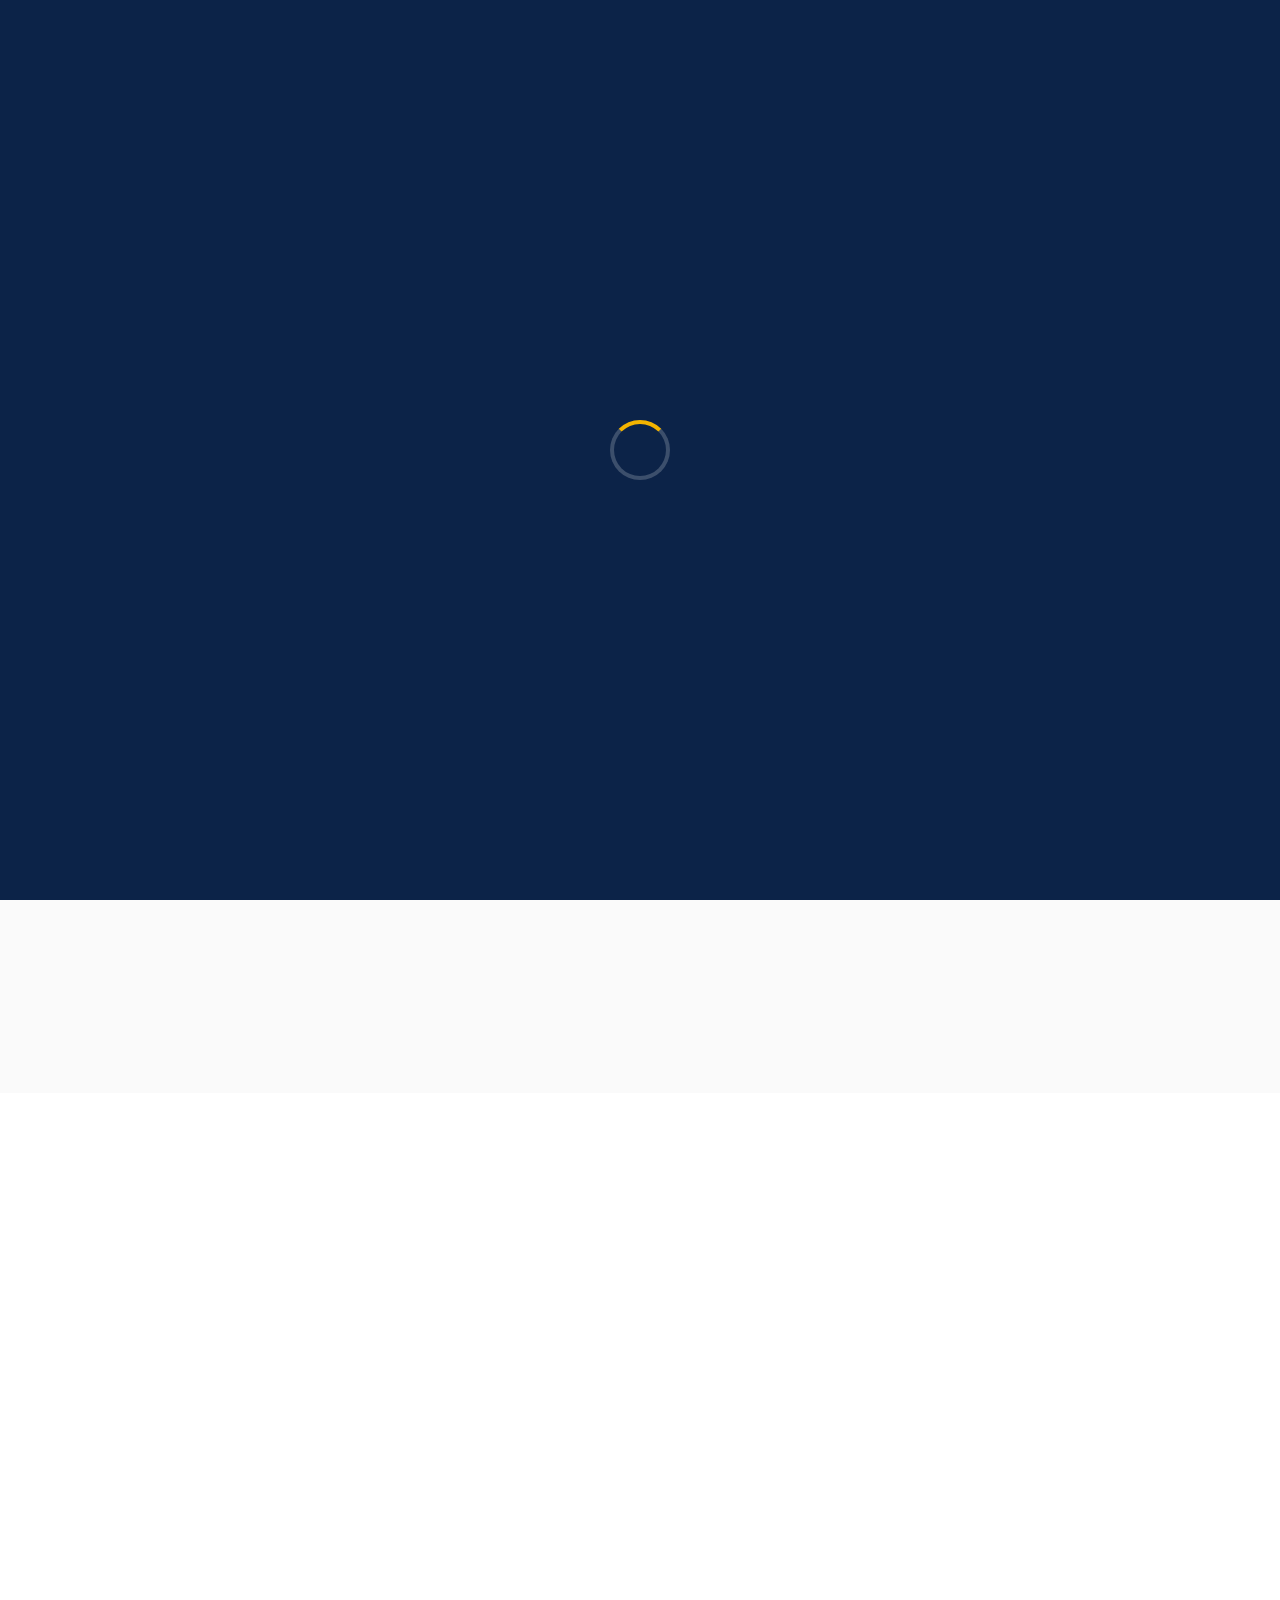
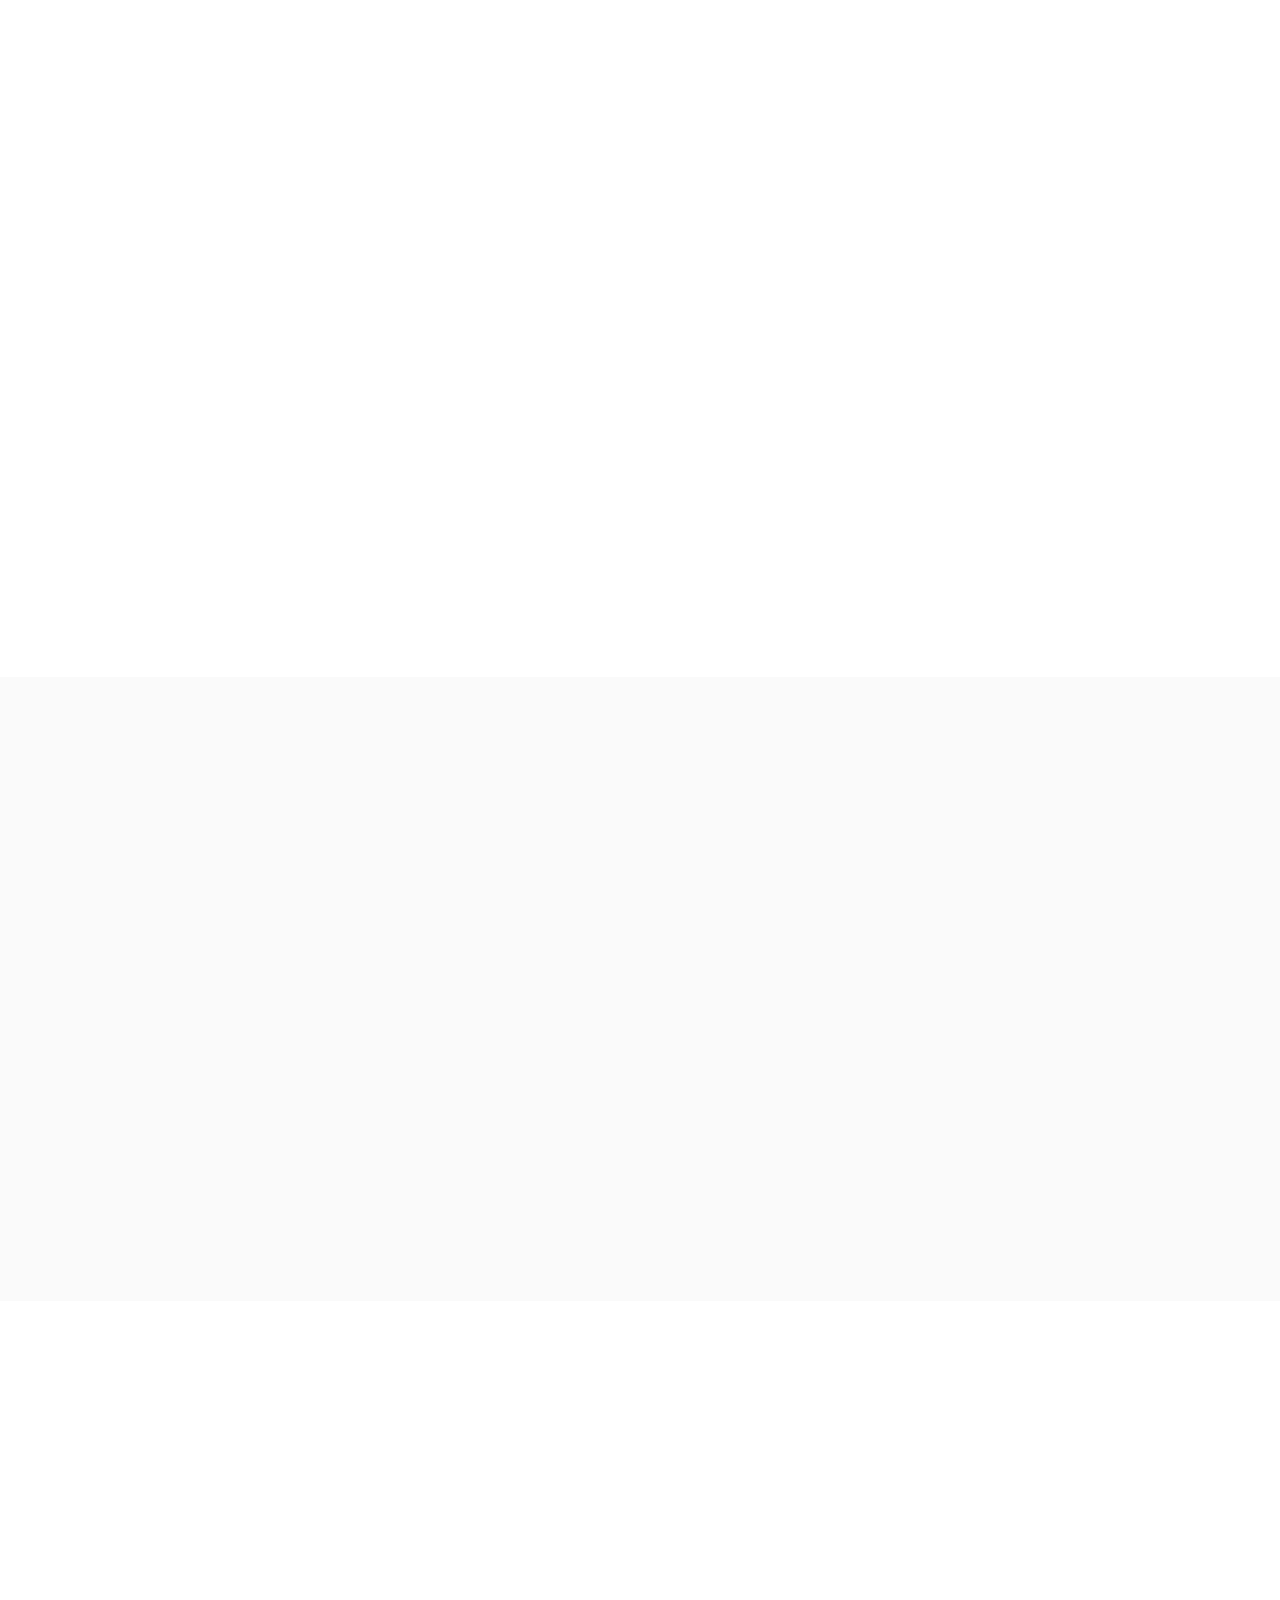
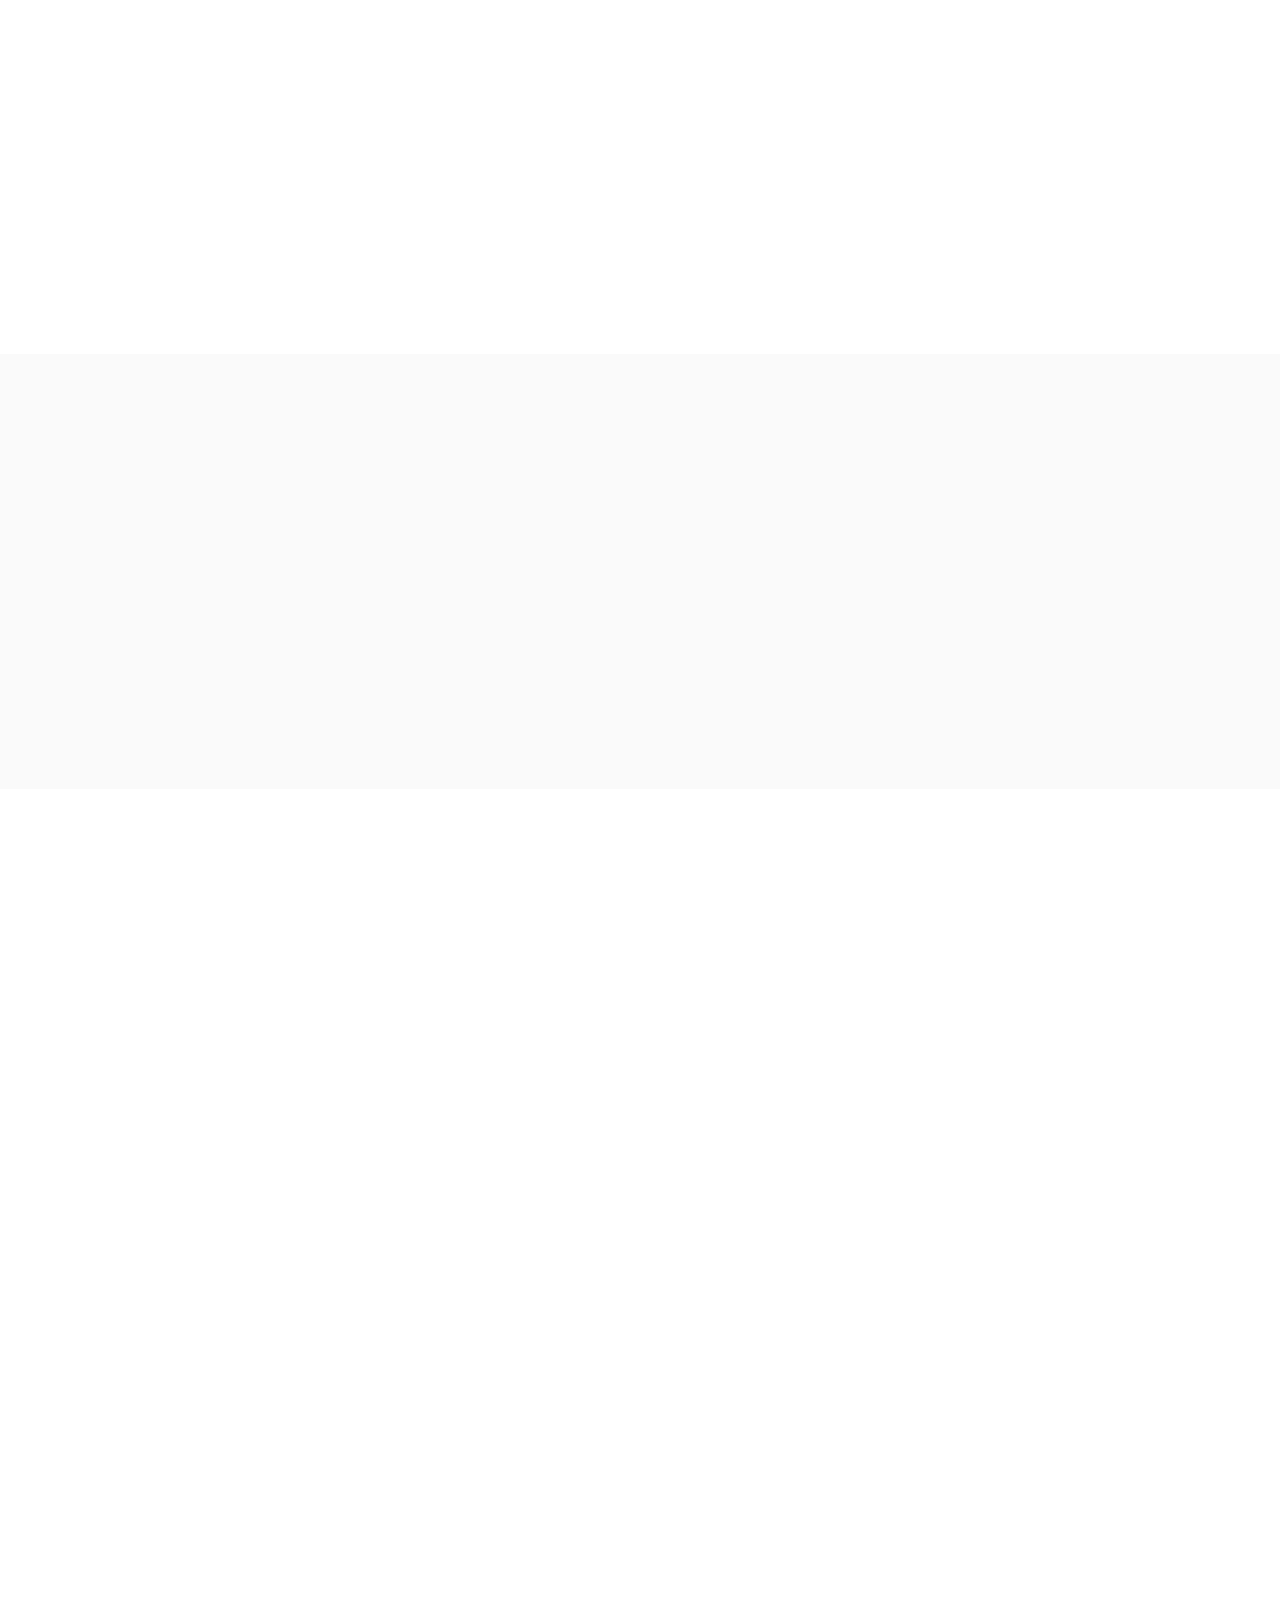
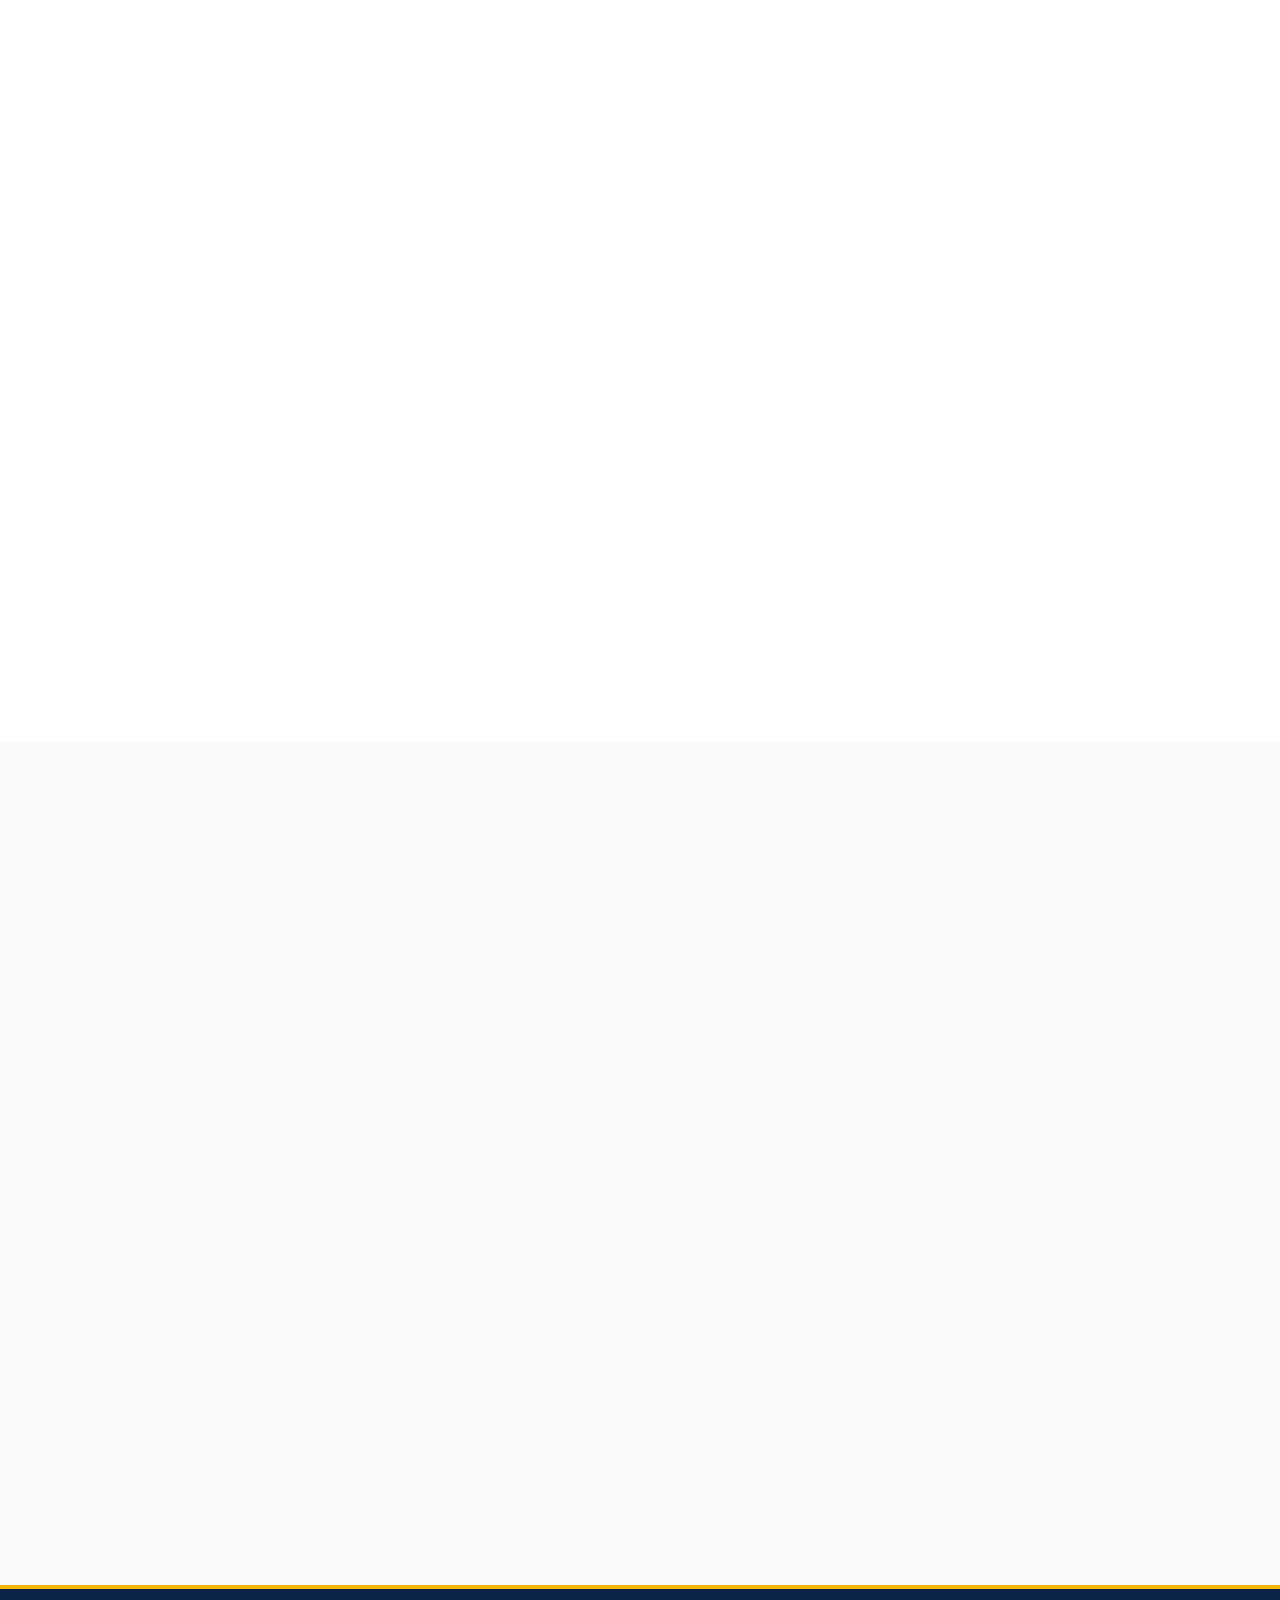
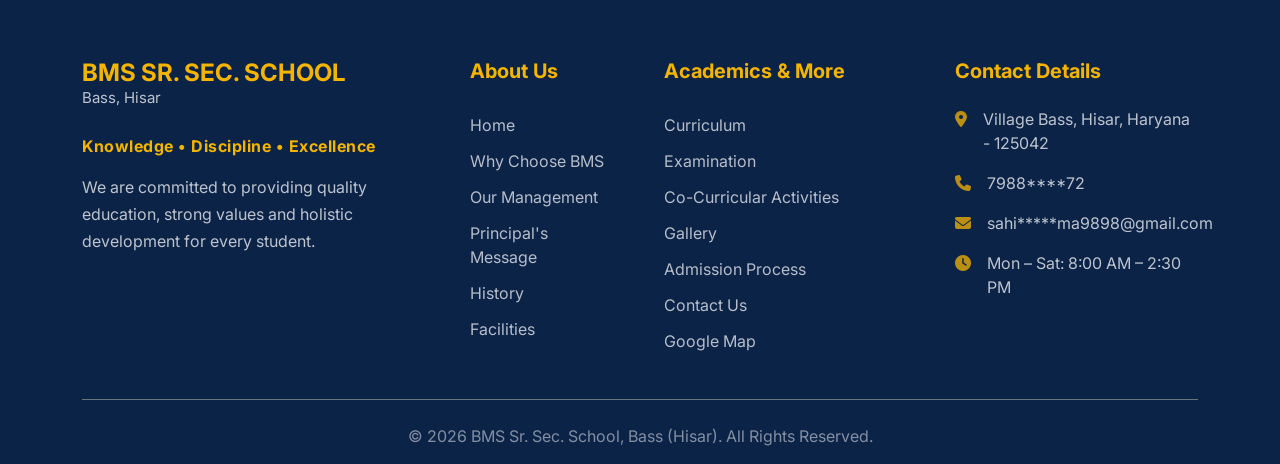
==== commit f654283f: "Update index.html" ====
--- a/index.html
+++ b/index.html
@@ -14,6 +14,9 @@
     <link rel="stylesheet" href="https://cdn.jsdelivr.net/npm/glightbox/dist/css/glightbox.min.css" />
     <link href="https://fonts.googleapis.com/css2?family=Inter:wght@300;400;500;600;700;800&family=Great+Vibes&display=swap" rel="stylesheet">
     
+    <!-- Supabase SDK -->
+    <script src="https://cdn.jsdelivr.net/npm/@supabase/supabase-js@2"></script>
+
     <style>
         :root {
             --primary: #0c2348;
@@ -27,109 +30,70 @@
 
         * { margin: 0; padding: 0; box-sizing: border-box; }
         
-        html, body { scroll-behavior: smooth; font-family: 'Inter', sans-serif; background-color: var(--bg-color); color: var(--text-color); overflow-x: hidden; width: 100%; max-width: 100vw;}
+        html, body { scroll-behavior: smooth; font-family: 'Inter', sans-serif; background-color: var(--bg-color); color: var(--text-color); overflow-x: hidden; width: 100%; max-width: 100vw; -webkit-font-smoothing: antialiased; }
         h1, h2, h3, h4, h5, h6 { font-weight: 700; color: var(--primary); }
         .text-gold { color: var(--gold) !important; }
         .bg-theme { background-color: var(--bg-theme); }
-        .premium-section { padding: 90px 0; }
+        .premium-section { padding: 90px 0; position: relative; z-index: 1;}
         a { text-decoration: none; }
 
-        /* =========================================
-           PREMIUM NAVBAR (3D & BLUE SCROLL FIX)
-           ========================================= */
-        .premium-nav { background: transparent; height: 90px; display: flex; align-items: center; transition: all 0.5s ease; z-index: 1000; border-bottom: 1px solid rgba(255,255,255,0.05); padding: 0; perspective: 1000px;}
-        
-        /* SCROLLED BLUE BACKGROUND FIX */
-        .premium-nav.scrolled { 
-            background: rgba(12, 35, 72, 0.98); /* Navy Blue Background */
-            box-shadow: 0 10px 30px rgba(0,0,0,0.4); 
-            border-bottom: 2px solid var(--gold);
-        }
-        
-        .header-container { max-width: 1400px; margin: 0 auto; padding: 0 40px; width: 100%; height: 100%; display: flex; align-items: center; justify-content: space-between;}
-        
-        /* LOGO FIX */
-        .school-brand-box { display: flex; flex-direction: row; align-items: center; text-decoration: none; gap: 15px; background: transparent !important; z-index: 1050;}
+        /* Independent Red Line */
+        .independent-red-line { position: fixed; top: 0; left: 0; width: 100%; height: 4px; background-color: #ff0000; z-index: 9999; }
+
+        /* GLOBAL BACKGROUND WATERMARK */
+        .global-background-watermark { position: fixed; top: 0; left: 0; width: 100vw; height: 100vh; background-image: url('assets/background-watermark.png'); background-repeat: no-repeat; background-position: center center; background-size: 50%; opacity: 0.05; z-index: 0; pointer-events: none; }
+        @media (max-width: 991px) { .global-background-watermark { background-size: 80%; } }
+
+        /* PREMIUM NAVBAR (FIXED POSITION & LOGO FIX) */
+        .premium-nav { position: fixed; top: 4px; left: 0; width: 100%; background: var(--primary); height: 90px; display: flex; align-items: center; z-index: 1050; border-bottom: 2px solid var(--gold); padding: 0; perspective: 1000px; box-shadow: 0 10px 30px rgba(0,0,0,0.4); transform: translateZ(0); }
+        .header-container { max-width: 1400px; margin: 0 auto; padding: 0 30px; width: 100%; height: 100%; display: flex; align-items: center; justify-content: space-between;}
+        .school-brand-box { display: flex; flex-direction: row; align-items: center; text-decoration: none; gap: 15px; background: transparent !important; z-index: 1060; padding: 5px;}
         .nav-logo-img { width: 70px !important; height: 70px !important; object-fit: contain; background: transparent !important; border: none !important; box-shadow: none !important; padding: 0 !important; transition: transform 0.4s ease;}
         .school-brand-box:hover .nav-logo-img { transform: scale(1.1) rotate(5deg); }
-        
         .school-logo-text { text-align: left; display: flex; flex-direction: column; justify-content: center;}
         .school-logo-text h4 { margin: 0; font-weight: 800; color: #fff !important; letter-spacing: 0px; line-height: 1.1; white-space: nowrap; transition: 0.4s; }
-        .school-logo-text p { margin: 2px 0 0 0; font-weight: 500; color: var(--gold) !important; letter-spacing: 1px; text-transform: uppercase; transition: 0.4s; }
-        .premium-nav.scrolled .school-logo-text p { color: rgba(255,255,255,0.7) !important; }
-
-        .navbar-collapse { flex-grow: 1; display: flex; justify-content: center; align-items: center; }
-        .navbar-nav { gap: 5px; perspective: 1000px;}
+        .school-logo-text p { margin: 2px 0 0 0; font-weight: 500; color: rgba(255,255,255,0.7) !important; letter-spacing: 1px; text-transform: uppercase; transition: 0.4s; }
+
+        .navbar-collapse { flex-grow: 1; display: flex; justify-content: flex-end; align-items: center; }
+        .navbar-nav { gap: 0; perspective: 1000px;}
         
-        /* 3D NAVBAR BUTTONS FLIP */
         .nav-item { white-space: nowrap; perspective: 800px; }
-        .nav-hover { 
-            position: relative; color: #fff !important; font-weight: 600; cursor: pointer; text-transform: uppercase; 
-            letter-spacing: 0.5px; transition: transform 0.5s cubic-bezier(0.175, 0.885, 0.32, 1.275), color 0.3s; 
-            display: flex; align-items: center; transform-style: preserve-3d;
-        }
+        .nav-hover { position: relative; color: #fff !important; font-weight: 600; cursor: pointer; text-transform: uppercase; letter-spacing: 0.5px; transition: transform 0.5s cubic-bezier(0.175, 0.885, 0.32, 1.275), color 0.3s; display: flex; align-items: center; transform-style: preserve-3d; margin: 0 12px; font-size: 14px;}
         .nav-hover::before { content: ''; position: absolute; width: 0; height: 2px; bottom: -5px; left: 0; background-color: var(--gold); transition: width 0.3s ease; }
         .nav-hover:hover::before, .nav-hover.active-link::before { width: 100%; }
         
-        @media (min-width: 992px) {
-            .nav-item:hover .nav-hover { 
-                transform: translateZ(20px) rotateX(15deg); 
-                color: var(--gold) !important; 
-                text-shadow: 0px 8px 15px rgba(0,0,0,0.5);
-            }
-        }
+        @media (min-width: 992px) { .nav-item:hover .nav-hover { transform: translateZ(20px) rotateX(15deg); color: var(--gold) !important; text-shadow: 0px 8px 15px rgba(0,0,0,0.5); } }
         
-        /* 3D DOOR DROPDOWN MENU */
         .dropdown-toggle::after { display: none !important; } 
         @media (min-width: 992px) {
-            .premium-nav .dropdown-menu { 
-                background-color: var(--primary); border-radius: 12px; 
-                box-shadow: 0 20px 50px rgba(0,0,0,0.4); border: 1px solid rgba(255, 255, 255, 0.1); 
-                padding: 15px 0; min-width: 260px; 
-                display: block; visibility: hidden; opacity: 0;
-                transform-origin: top center;
-                transform: perspective(1200px) rotateX(-90deg);
-                transition: transform 0.6s cubic-bezier(0.175, 0.885, 0.32, 1.275), opacity 0.4s ease, visibility 0.4s;
-                margin-top: 15px !important;
-            }
-            .nav-item.dropdown:hover .dropdown-menu {
-                visibility: visible; opacity: 1;
-                transform: perspective(1200px) rotateX(0deg);
-                margin-top: 0px !important;
-            }
+            .premium-nav .dropdown-menu { background-color: var(--primary); border-radius: 12px; box-shadow: 0 20px 50px rgba(0,0,0,0.4); border: 1px solid rgba(255, 255, 255, 0.1); padding: 15px 0; min-width: 260px; display: block; visibility: hidden; opacity: 0; transform-origin: top center; transform: perspective(1200px) rotateX(-90deg); transition: transform 0.6s cubic-bezier(0.175, 0.885, 0.32, 1.275), opacity 0.4s ease, visibility 0.4s; margin-top: 15px !important;}
+            .nav-item.dropdown:hover .dropdown-menu { visibility: visible; opacity: 1; transform: perspective(1200px) rotateX(0deg); margin-top: 0px !important;}
         }
-        
         .premium-nav .dropdown-item { padding: 12px 25px; font-weight: 500; color: #ffffff !important; font-size: 15px; transition: 0.3s; display: flex; align-items: center;}
         .premium-nav .dropdown-item i { color: var(--gold); width: 25px; font-size: 16px; margin-right: 10px; text-align: center; transition: transform 0.3s;}
         .premium-nav .dropdown-item:hover { background-color: rgba(244, 180, 0, 0.15); color: var(--gold) !important; padding-left: 30px;}
         .premium-nav .dropdown-item:hover i { transform: scale(1.1); }
-
         .navbar-toggler { border: none; padding: 8px 12px; outline: none; box-shadow: none !important;}
         
-        @media (min-width: 1400px) {
-            .school-logo-text h4 { font-size: 38px !important; }
-            .school-logo-text p { font-size: 18px !important; }
-            .nav-hover { margin: 0 12px; font-size: 14px; }
-            .navbar-nav { gap: 10px; }
+        /* ADMISSION PROCESS CUT-OFF FIX FOR LAPTOPS */
+        @media (min-width: 1400px) { .school-logo-text h4 { font-size: 38px !important; } .school-logo-text p { font-size: 18px !important; } .nav-hover { margin: 0 15px; font-size: 14px; } }
+        @media (min-width: 992px) and (max-width: 1399px) { 
+            .school-logo-text h4 { font-size: 22px !important; } 
+            .school-logo-text p { font-size: 12px !important; } 
+            .nav-logo-img { width: 55px !important; height: 55px !important; } 
+            .nav-hover { margin: 0 6px !important; font-size: 11.5px !important; letter-spacing: 0px; } 
+            .header-container { padding: 0 10px; } 
         }
-        @media (min-width: 992px) and (max-width: 1399px) {
-            .school-logo-text h4 { font-size: 24px !important; }
-            .school-logo-text p { font-size: 13px !important; }
-            .nav-logo-img { width: 55px !important; height: 55px !important; }
-            .nav-hover { margin: 0 6px; font-size: 12px; padding: 8px 4px !important; }
-            .header-container { padding: 0 15px; }
-            .navbar-nav { gap: 0px; }
-        }
 
         /* BUTTONS */
-        .btn-gold { background-color: var(--gold); color: #000; font-weight: 700; border: none; padding: 14px 35px; border-radius: 6px; transition: all 0.4s cubic-bezier(0.175, 0.885, 0.32, 1.275); font-size: 14px; text-transform: uppercase; letter-spacing: 0.5px; white-space: nowrap; box-shadow: 0 5px 15px rgba(244, 180, 0, 0.2); transform-style: preserve-3d;}
+        .btn-gold { background-color: var(--gold); color: #000; font-weight: 700; border: none; padding: 14px 35px; border-radius: 6px; transition: all 0.4s cubic-bezier(0.175, 0.885, 0.32, 1.275); font-size: 14px; text-transform: uppercase; letter-spacing: 0.5px; white-space: nowrap; box-shadow: 0 5px 15px rgba(244, 180, 0, 0.2); transform-style: preserve-3d; }
         .btn-gold:hover { background-color: #fff; color: var(--gold); transform: translateY(-5px) scale(1.05); box-shadow: 0 15px 30px rgba(255,255,255,0.3); }
         .btn-ripple { position: relative; overflow: hidden; }
         .btn-ripple .ripple { position: absolute; background: rgba(255, 255, 255, 0.5); border-radius: 50%; transform: scale(0); animation: ripple-anim 0.6s linear; pointer-events: none; }
         @keyframes ripple-anim { to { transform: scale(4); opacity: 0; } }
 
         /* HERO SECTION */
-        .hero-premium { position: relative; width: 100%; min-height: 100vh; background: linear-gradient(135deg, #05162D, #0A2952, #0c2348); display: flex; align-items: center; padding-top: 90px; overflow: hidden;}
+        .hero-premium { position: relative; width: 100%; min-height: 100vh; background: linear-gradient(135deg, #05162D, #0A2952, #0c2348); display: flex; align-items: center; padding-top: 94px; overflow: hidden; z-index: 1;}
         .hero-content-wrapper { z-index: 3; position: relative; width: 100%; perspective: 1000px;}
         .hero-welcome-script { font-family: 'Great Vibes', cursive; color: var(--gold); font-size: 3rem; margin-bottom: -5px; font-weight: 400; text-shadow: 1px 1px 3px rgba(0,0,0,0.3); }
         .hero-main-title { font-size: 4.5rem; font-weight: 800; letter-spacing: -1px; line-height: 1.1; color: #fff; margin-bottom: 25px;}
@@ -139,19 +103,23 @@
         .hero-building-img { width: 100%; max-width: 900px; height: auto; border-radius: 12px; box-shadow: 0 30px 60px rgba(0,0,0,0.5); object-fit: cover; border: 2px solid rgba(255,255,255,0.05); }
 
         /* LATEST UPDATES */
-        .updates-container { display: flex; flex-wrap: nowrap; overflow-x: auto; gap: 20px; padding-bottom: 20px; scrollbar-width: none; }
+        .updates-container { display: flex; flex-wrap: nowrap; overflow-x: auto; gap: 20px; padding-bottom: 20px; scrollbar-width: none; -webkit-overflow-scrolling: touch; }
         .updates-container::-webkit-scrollbar { display: none; } 
-        .update-card { min-width: 320px; max-width: 320px; background: #fff; border-radius: 12px; padding: 20px; box-shadow: 0 8px 25px rgba(0,0,0,0.05); border: 1px solid rgba(12, 35, 72, 0.05); border-left: 4px solid var(--gold); display: flex; flex-direction: column; justify-content: space-between; transition: 0.4s cubic-bezier(0.175, 0.885, 0.32, 1.275); flex-shrink: 0; transform-style: preserve-3d;}
+        .update-card { min-width: 330px; max-width: 330px; background: #fff; border-radius: 12px; padding: 25px 20px; box-shadow: 0 8px 25px rgba(0,0,0,0.05); border: 1px solid rgba(12, 35, 72, 0.05); border-left: 4px solid var(--gold); display: flex; flex-direction: column; justify-content: space-between; transition: 0.4s cubic-bezier(0.175, 0.885, 0.32, 1.275); flex-shrink: 0; transform-style: preserve-3d; }
         .update-card:hover { transform: translateY(-10px) rotateX(5deg); box-shadow: 0 15px 35px rgba(12, 35, 72, 0.15); border-left-color: var(--primary); }
-        .update-header { display: flex; align-items: center; gap: 12px; margin-bottom: 12px; }
-        .update-icon { width: 40px; height: 40px; background: rgba(244, 180, 0, 0.15); color: var(--primary); border-radius: 50%; display: flex; align-items: center; justify-content: center; font-size: 18px; }
-        .update-header h5 { margin: 0; font-size: 16px; font-weight: 800; color: var(--primary); text-transform: uppercase; letter-spacing: 0.5px;}
-        .update-body p { font-size: 14.5px; color: var(--text-muted); margin: 0; font-weight: 500;}
-        .update-footer { margin-top: 15px; display: flex; justify-content: space-between; align-items: flex-end; font-size: 12px; color: #888; border-top: 1px solid rgba(0,0,0,0.05); padding-top: 10px;}
-        .update-badge { font-weight: 600; color: var(--gold); background: rgba(244, 180, 0, 0.1); padding: 4px 10px; border-radius: 50px; margin-bottom: 5px; display: inline-block;}
+        .update-header { display: flex; align-items: center; gap: 12px; margin-bottom: 15px; }
+        .update-icon { font-size: 20px; color: var(--primary); display: flex; align-items: center;}
+        .update-header h5 { margin: 0; font-size: 15px; font-weight: 800; color: #555; text-transform: uppercase; letter-spacing: 0.5px;}
+        .blue-dot { display: inline-block; width: 8px; height: 8px; background-color: var(--primary); border-radius: 50%; margin-right: 8px; margin-top: 5px; flex-shrink:0;}
+        .update-title-box { display: flex; align-items: flex-start; margin-bottom: 8px;}
+        .update-title-box h4 { font-size: 16px; font-weight: 800; color: var(--primary); margin: 0; line-height: 1.4;}
+        .update-desc { font-size: 14.5px; color: var(--text-muted); margin: 0; font-weight: 500; line-height: 1.6;}
+        .update-footer { margin-top: 20px; font-size: 12.5px; color: #888; border-top: 1px solid rgba(0,0,0,0.05); padding-top: 15px;}
+        .btn-result-link { background: transparent; color: var(--primary); border: 2px solid var(--primary); padding: 8px 20px; font-size: 13px; font-weight: 800; text-transform: uppercase; border-radius: 50px; display: inline-block; margin-top: 15px; transition: 0.3s;}
+        .btn-result-link:hover { background: var(--primary); color: var(--gold); }
 
         /* PREMIUM GRID CARDS (3D Hover Effect) */
-        .premium-grid-card, .premium-facility-card { background: rgba(255, 255, 255, 0.95); backdrop-filter: blur(10px); -webkit-backdrop-filter: blur(10px); border: 1px solid rgba(15, 76, 129, 0.08); border-radius: 16px; padding: 35px 25px; text-align: center; box-shadow: 0 8px 25px rgba(0,0,0,0.04); height: 100%; transition: all 0.5s cubic-bezier(0.175, 0.885, 0.32, 1.275); position: relative; z-index: 1; overflow: hidden; display: flex; flex-direction: column; align-items: center; border-bottom: 4px solid var(--gold); transform-style: preserve-3d; perspective: 1000px;}
+        .premium-grid-card, .premium-facility-card { background: rgba(255, 255, 255, 0.95); backdrop-filter: blur(10px); -webkit-backdrop-filter: blur(10px); border: 1px solid rgba(15, 76, 129, 0.08); border-radius: 16px; padding: 35px 25px; text-align: center; box-shadow: 0 8px 25px rgba(0,0,0,0.04); height: 100%; transition: all 0.5s cubic-bezier(0.175, 0.885, 0.32, 1.275); position: relative; z-index: 1; overflow: hidden; display: flex; flex-direction: column; align-items: center; border-bottom: 4px solid var(--gold); transform-style: preserve-3d; perspective: 1000px; }
         .premium-grid-card:hover, .premium-facility-card:hover { transform: translateY(-12px) rotateX(8deg); box-shadow: 0 20px 40px var(--gold-glow); border-bottom-color: var(--primary);}
         .grid-icon-wrapper, .fac-icon-wrapper { width: 75px; height: 75px; background: rgba(244, 180, 0, 0.15); border-radius: 50%; display: flex; align-items: center; justify-content: center; margin-bottom: 20px; transition: all 0.4s ease; border: 2px solid transparent; flex-shrink: 0; transform: translateZ(20px);}
         .grid-icon, .fac-icon { font-size: 30px; color: var(--primary); transition: all 0.4s ease; margin: 0;}
@@ -166,22 +134,14 @@
         .about-image-wrapper:hover { transform: scale(1.03) rotateY(-5deg); animation: none; box-shadow: 0 20px 40px rgba(0,0,0,0.2);}
         @keyframes floatAnim { 0% { transform: translateY(0px) rotate(0deg); } 50% { transform: translateY(-15px) rotate(1deg); } 100% { transform: translateY(0px) rotate(0deg); } }
         
-        /* NEW SECTION: OUR CAMPUS (3D Image Cards) */
+        /* OUR CAMPUS */
         .campus-card { border-radius: 15px; overflow: hidden; box-shadow: 0 10px 30px rgba(0,0,0,0.1); perspective: 1000px; transform-style: preserve-3d; transition: all 0.5s cubic-bezier(0.175, 0.885, 0.32, 1.275); background: #fff;}
         .campus-card img { width: 100%; height: 260px; object-fit: cover; transition: all 0.6s ease; }
         .campus-card:hover { transform: translateY(-15px) rotateX(8deg) rotateY(-5deg); box-shadow: 15px 25px 45px rgba(12, 35, 72, 0.25); border: 2px solid var(--gold);}
         .campus-card:hover img { transform: scale(1.15) translateZ(10px); }
 
-        .management-card { background: #fff; border-radius: 12px; overflow: hidden; box-shadow: 0 10px 30px rgba(0,0,0,0.05); transition: transform 0.4s cubic-bezier(0.175, 0.885, 0.32, 1.275); text-align: center; border-bottom: 4px solid var(--primary); height: 100%; transform-style: preserve-3d;}
-        .management-card:hover { transform: translateY(-15px) rotateY(5deg); border-bottom-color: var(--gold); box-shadow: 0 20px 40px rgba(12, 35, 72, 0.15);}
-        .management-img-box { width: 100%; height: 250px; background: #e9ecef; display: flex; align-items: center; justify-content: center; overflow: hidden;}
-        .management-img-box i { font-size: 60px; color: #adb5bd; transition: 0.4s; } 
-        .management-card:hover .management-img-box i { transform: scale(1.2); color: var(--primary);}
-        .management-info { padding: 25px 20px; }
-        .management-info h4 { font-weight: 700; color: var(--primary); margin-bottom: 5px; font-size: 20px;}
-        
         /* Contact Section */
-        .contact-premium-section { background-color: var(--bg-color); padding: 80px 0; width: 100%; }
+        .contact-premium-section { background-color: transparent; padding: 80px 0; width: 100%; position: relative; z-index: 1;}
         .contact-container { max-width: 1400px; margin: 0 auto; padding: 0 15px; }
         .contact-grid { display: grid; grid-template-columns: 55fr 45fr; gap: 30px; align-items: stretch; }
 
@@ -190,8 +150,6 @@
         .map-header i { color: var(--gold); margin-right: 12px; font-size: 20px; }
         .map-body { flex-grow: 1; min-height: 450px; position: relative;}
         .map-body iframe { width: 100%; height: 100%; position: absolute; top:0; left:0; border: none; }
-        .map-nav-btn { position: absolute; bottom: 20px; right: 20px; width: 50px; height: 50px; background: var(--primary); color: var(--gold); border-radius: 50%; display: flex; align-items: center; justify-content: center; font-size: 22px; box-shadow: 0 5px 15px rgba(0,0,0,0.2); cursor: pointer; transition: 0.4s; }
-        .map-nav-btn:hover { transform: scale(1.1) rotate(180deg); background: var(--gold); color: var(--primary); }
 
         .contact-info-card { background: #fff; border-radius: 20px; box-shadow: 0 15px 35px rgba(0,0,0,0.06); padding: 40px; position: relative; overflow: hidden; transition: 0.4s; transform-style: preserve-3d;}
         .contact-info-card:hover { transform: translateY(-10px); box-shadow: 0 25px 50px rgba(0,0,0,0.1); }
@@ -213,64 +171,43 @@
         .info-box-premium:hover .info-box-icon-inner { transform: scale(1.1) rotate(10deg); }
         .info-box-text h5 { color: var(--primary); font-size: 15px; font-weight: 800; letter-spacing: 1px; margin-bottom: 5px; text-transform: uppercase;}
         .info-box-text p { color: #555; font-size: 14.5px; margin: 0; line-height: 1.5; font-weight: 500;}
-        .text-red { color: #d93025 !important; font-weight: 700;}
-
-        /* Cursor & Loader */
-        .custom-cursor { width: 8px; height: 8px; background: var(--gold); border-radius: 50%; position: fixed; pointer-events: none; z-index: 9999; }
-        .custom-cursor-follower { width: 40px; height: 40px; border: 2px solid var(--primary); border-radius: 50%; position: fixed; pointer-events: none; z-index: 9998; transition: transform 0.2s ease; }
+
+        /* PERFORMANCE OPTIMIZED CURSOR */
+        .custom-cursor { width: 8px; height: 8px; background: var(--gold); border-radius: 50%; position: fixed; pointer-events: none; z-index: 9999; will-change: transform; }
+        .custom-cursor-follower { width: 40px; height: 40px; border: 2px solid var(--primary); border-radius: 50%; position: fixed; pointer-events: none; z-index: 9998; will-change: transform; }
+        
         .page-loader { position: fixed; top: 0; left: 0; width: 100%; height: 100%; background: var(--primary); z-index: 10000; display: flex; justify-content: center; align-items: center; transition: opacity 0.5s ease; }
         .loader-spinner { width: 60px; height: 60px; border: 4px solid rgba(255,255,255,0.2); border-top-color: var(--gold); border-radius: 50%; animation: spin 1s infinite linear; }
         @keyframes spin { 100% { transform: rotate(360deg); } }
 
-        .premium-footer { background: var(--primary); color: white; padding-top: 70px; border-top: 4px solid var(--gold);}
+        .premium-footer { background: var(--primary); color: white; padding-top: 70px; border-top: 4px solid var(--gold); position: relative; z-index: 1;}
         .footer-links a { color: rgba(255,255,255,0.7); transition: all 0.3s; display: block; padding: 6px 0; text-decoration: none;}
         .footer-links a:hover { color: var(--gold); padding-left: 8px; transform: translateX(5px); }
 
-        /* =========================================
-           MOBILE RESPONSIVE OPTIMIZATION (LOGO VISIBILITY)
-           ========================================= */
+        /* MOBILE RESPONSIVE OPTIMIZATION */
         @media (max-width: 991px) {
-            .navbar-collapse {
-                background: rgba(12, 35, 72, 0.98);
-                backdrop-filter: blur(10px);
-                padding: 20px;
-                border-radius: 0 0 15px 15px;
-                box-shadow: 0 15px 40px rgba(0,0,0,0.5);
-                position: absolute;
-                width: 100%;
-                top: 100%;
-                left: 0;
-                z-index: 1050;
-                display: none;
-            }
+            .navbar-collapse { background: rgba(12, 35, 72, 0.98); backdrop-filter: blur(10px); padding: 20px; border-radius: 0 0 15px 15px; box-shadow: 0 15px 40px rgba(0,0,0,0.5); position: absolute; width: 100%; top: 100%; left: 0; z-index: 1050; display: none; }
             .navbar-collapse.show { display: block; animation: slideDown 0.4s ease forwards; }
             @keyframes slideDown { from { opacity: 0; transform: translateY(-10px); } to { opacity: 1; transform: translateY(0); } }
-            
             .navbar-nav { gap: 0px; align-items: flex-start;}
-            .nav-item { width: 100%; white-space: normal; }
-            .nav-hover { color: #fff !important; padding: 14px 15px !important; display: block; border-bottom: 1px solid rgba(255,255,255,0.1); margin: 0; font-size: 15px; font-weight: 700;}
-            
-            .premium-nav .dropdown-menu { border: none; box-shadow: none; background: rgba(255,255,255,0.05); padding-left: 15px; margin-top: 0px !important; display: none; opacity: 1; visibility: visible;}
+            .nav-item { width: 100%; white-space: normal; perspective: none;}
+            .nav-hover { color: #fff !important; padding: 14px 15px !important; display: block; border-bottom: 1px solid rgba(255,255,255,0.1); margin: 0; font-size: 15px; font-weight: 700; transform: none !important; text-shadow: none !important;}
+            .premium-nav .dropdown-menu { border: none; box-shadow: none; background: rgba(255,255,255,0.05); padding-left: 15px; margin-top: 0px !important; display: none; opacity: 1; visibility: visible; transform: none !important;}
             .premium-nav .dropdown-menu.show { display: block; animation: slideDown 0.3s ease forwards;}
             .premium-nav .dropdown-item { color: #fff !important; padding: 10px 15px; font-weight: 600;}
-            
-            .hero-premium { flex-direction: column; text-align: center; padding-top: 130px; padding-bottom: 50px; min-height: auto;}
+            .hero-premium { flex-direction: column; text-align: center; padding-top: 50px; padding-bottom: 50px; min-height: auto;}
             .hero-building-container { margin-top: 40px; justify-content: center; }
-            
             .contact-grid { grid-template-columns: 1fr; gap: 40px; }
             .map-body { min-height: 400px; }
-
             .custom-cursor, .custom-cursor-follower { display: none !important; }
             .premium-section { padding: 60px 0; }
         }
 
-        /* STRICT MOBILE LOGO FIX */
         @media (max-width: 576px) {
             .header-container { padding: 0 15px; }
             .school-brand-box { gap: 10px; max-width: 80%; }
             .nav-logo-img { width: 48px !important; height: 48px !important; }
             .school-logo-text h4 { font-size: 16px !important; white-space: normal; line-height: 1.2; letter-spacing: 0px;}
-            
             .hero-main-title { font-size: 2.8rem; }
             .hero-welcome-script { font-size: 2.2rem; }
             .hero-content-wrapper .d-flex { flex-direction: column; width: 100%; gap: 15px !important; margin-top: 20px;}
@@ -284,12 +221,17 @@
 
     <!-- Loading Spinner & Cursor -->
     <div class="page-loader" id="loader"><div class="loader-spinner"></div></div>
-    <div class="custom-cursor"></div><div class="custom-cursor-follower"></div>
-
-    <!-- 1. FULLY RESPONSIVE 3D PREMIUM NAVBAR (BLUE FIX) -->
-    <nav class="navbar navbar-expand-lg premium-nav fixed-top" id="navbar">
+    <div class="custom-cursor" id="custom-cursor"></div><div class="custom-cursor-follower" id="custom-cursor-follower"></div>
+
+    <!-- INDEPENDENT RED LINE -->
+    <div class="independent-red-line"></div>
+
+    <!-- GLOBAL BACKGROUND WATERMARK -->
+    <div id="global-watermark" class="global-background-watermark"></div>
+
+    <!-- 1. FULLY RESPONSIVE 3D PREMIUM NAVBAR -->
+    <nav class="navbar navbar-expand-lg premium-nav" id="navbar">
         <div class="header-container position-relative">
-            <!-- Left Side: Official BMS Logo (Visible Mobile & PC) -->
             <a class="navbar-brand school-brand-box scroll-link" href="#home">
                 <img src="assets/logo.png" alt="BMS SR. SEC. SCHOOL Logo" class="nav-logo-img">
                 <div class="school-logo-text">
@@ -298,20 +240,16 @@
                 </div>
             </a>
             
-            <!-- Premium Hamburger Menu -->
             <button class="navbar-toggler ms-auto" type="button" data-bs-toggle="collapse" data-bs-target="#navbarNav">
                 <i class="fa-solid fa-bars text-white fs-3" id="nav-toggle-icon"></i>
             </button>
             
-            <!-- Center/Right: Menus with 3D Flip -->
             <div class="collapse navbar-collapse" id="navbarNav">
                 <ul class="navbar-nav ms-auto nav-scrollspy">
                     <li class="nav-item"><a class="nav-link nav-hover active-link scroll-link" href="#home">HOME</a></li>
                     
                     <li class="nav-item dropdown">
-                        <a class="nav-link nav-hover dropdown-toggle" href="#" id="aboutDropdown" role="button" data-bs-toggle="dropdown" aria-expanded="false">
-                            ABOUT US
-                        </a>
+                        <a class="nav-link nav-hover dropdown-toggle" href="#" id="aboutDropdown" role="button" data-bs-toggle="dropdown" aria-expanded="false">ABOUT US</a>
                         <ul class="dropdown-menu" aria-labelledby="aboutDropdown">
                             <li><a class="dropdown-item scroll-link" href="#why-choose"><i class="fa-solid fa-star"></i> Why Choose BMS</a></li>
                             <li><a class="dropdown-item scroll-link" href="management.html"><i class="fa-solid fa-users"></i> Our Management</a></li>
@@ -324,9 +262,7 @@
                     </li>
 
                     <li class="nav-item dropdown">
-                        <a class="nav-link nav-hover dropdown-toggle" href="#" id="academicsDropdown" role="button" data-bs-toggle="dropdown" aria-expanded="false">
-                            ACADEMICS
-                        </a>
+                        <a class="nav-link nav-hover dropdown-toggle" href="#" id="academicsDropdown" role="button" data-bs-toggle="dropdown" aria-expanded="false">ACADEMICS</a>
                         <ul class="dropdown-menu" aria-labelledby="academicsDropdown">
                             <li><a class="dropdown-item" href="curriculum.html"><i class="fa-solid fa-book"></i> Curriculum</a></li>
                             <li><a class="dropdown-item" href="examination.html"><i class="fa-solid fa-pen-nib"></i> Examination</a></li>
@@ -368,7 +304,7 @@
         </div>
     </section>
 
-    <!-- 3. LATEST UPDATES (Dynamic) -->
+    <!-- 3. LATEST UPDATES (Dynamic linked with Admin Panel) -->
     <section id="latest-updates" class="premium-section bg-color scroll-section" style="padding: 60px 0;">
         <div class="container" style="max-width: 1400px;">
             <div class="d-flex align-items-center mb-4" data-aos="fade-right">
@@ -447,7 +383,7 @@
         </div>
     </section>
 
-    <!-- 6.5. NEW: OUR CAMPUS (3D Image Grid) -->
+    <!-- 6.5. OUR CAMPUS (3D Image Grid) -->
     <section id="campus" class="premium-section bg-color scroll-section">
         <div class="container" style="max-width: 1400px;">
             <div class="text-center mb-5" data-aos="fade-up">
@@ -555,7 +491,7 @@
                         </div>
                         <div class="info-box-premium">
                             <div class="info-box-icon"><div class="info-box-icon-inner"><i class="fa-regular fa-calendar-xmark"></i></div></div>
-                            <div class="info-box-text"><h5>SUNDAY</h5><p class="text-red">Holiday</p></div>
+                            <div class="info-box-text"><h5>SUNDAY</h5><p class="text-danger fw-bold">Holiday</p></div>
                         </div>
                     </div>
                 </div>
@@ -620,20 +556,44 @@
     <script src="https://cdn.jsdelivr.net/gh/mcstudios/glightbox/dist/js/glightbox.min.js"></script>
     
     <script>
+        // ==========================================
+        // SUPABASE SETUP (PASTE YOUR KEYS HERE)
+        // ==========================================
+        const SUPABASE_URL = 'YOUR_SUPABASE_URL';
+        const SUPABASE_ANON_KEY = 'YOUR_SUPABASE_ANON_KEY';
+        const supabase = window.supabase.createClient(SUPABASE_URL, SUPABASE_ANON_KEY);
+
         document.addEventListener('DOMContentLoaded', () => {
-            // Loader & AOS (Runs EVERY Time you scroll thanks to once: false)
+            // Loader & AOS 
             const loader = document.getElementById('loader');
             setTimeout(() => { loader.style.opacity = '0'; setTimeout(() => loader.remove(), 500); }, 1000);
             AOS.init({ duration: 800, once: false, mirror: true, offset: 50 });
 
-            // Custom Cursor
-            const cursor = document.querySelector('.custom-cursor');
-            const follower = document.querySelector('.custom-cursor-follower');
+            // Smooth Custom Cursor using requestAnimationFrame (No Lag)
+            const cursor = document.getElementById('custom-cursor');
+            const follower = document.getElementById('custom-cursor-follower');
+            let mouseX = 0, mouseY = 0, cursorX = 0, cursorY = 0, followerX = 0, followerY = 0;
+
             document.addEventListener('mousemove', (e) => {
-                cursor.style.transform = `translate3d(${e.clientX - 4}px, ${e.clientY - 4}px, 0)`;
-                setTimeout(() => { follower.style.transform = `translate3d(${e.clientX - 20}px, ${e.clientY - 20}px, 0)`; }, 50);
+                mouseX = e.clientX;
+                mouseY = e.clientY;
             });
-            document.querySelectorAll('a, button, .premium-grid-card, .premium-facility-card, .update-card, .info-box-premium, .map-nav-btn, .campus-card').forEach(el => {
+
+            function animateCursor() {
+                cursorX += (mouseX - cursorX) * 0.5;
+                cursorY += (mouseY - cursorY) * 0.5;
+                followerX += (mouseX - followerX) * 0.15;
+                followerY += (mouseY - followerY) * 0.15;
+                
+                if(cursor && follower) {
+                    cursor.style.transform = `translate3d(${cursorX - 4}px, ${cursorY - 4}px, 0)`;
+                    follower.style.transform = `translate3d(${followerX - 20}px, ${followerY - 20}px, 0)`;
+                }
+                requestAnimationFrame(animateCursor);
+            }
+            animateCursor();
+
+            document.querySelectorAll('a, button, .premium-grid-card, .premium-facility-card, .update-card, .info-box-premium, .campus-card').forEach(el => {
                 el.addEventListener('mouseenter', () => follower.style.transform += ' scale(1.5)');
                 el.addEventListener('mouseleave', () => follower.style.transform = follower.style.transform.replace(' scale(1.5)', ''));
             });
@@ -652,7 +612,7 @@
                 });
             });
 
-            // Mobile Navigation Logic (Auto-Close & Smooth Dropdowns)
+            // Mobile Navigation Logic
             const navbarCollapse = document.getElementById('navbarNav');
             const bsCollapse = new bootstrap.Collapse(navbarCollapse, { toggle: false });
             
@@ -671,18 +631,11 @@
                 }
             });
 
-            // Scroll Logic (Deep Blue Background fixed)
-            const navbar = document.getElementById('navbar');
+            // Scroll Logic & Active Link Highlighting
             const sections = document.querySelectorAll('section[id]');
             const navLinks = document.querySelectorAll('.nav-scrollspy .nav-link:not(.dropdown-toggle)');
             
             window.addEventListener('scroll', () => {
-                if (window.scrollY > 40) { 
-                    navbar.classList.add('scrolled'); 
-                } else { 
-                    navbar.classList.remove('scrolled'); 
-                }
-                
                 let current = '';
                 sections.forEach(section => {
                     const sectionTop = section.offsetTop;
@@ -710,86 +663,92 @@
                 });
             });
 
-            document.addEventListener("mousemove", function(e) {
-                if(window.innerWidth > 991) { 
-                    document.querySelectorAll(".float-element").forEach(function(move) {
-                        var x = (e.clientX * 0.5) / 100;
-                        var y = (e.clientY * 0.5) / 100;
-                        move.style.transform = "translateX(" + x + "px) translateY(" + y + "px)";
+            // 3D Parallax Effect (Optimized with requestAnimationFrame)
+            let parallaxElements = document.querySelectorAll(".float-element");
+            function animateParallax() {
+                if(window.innerWidth > 991) {
+                    parallaxElements.forEach(move => {
+                        let x = (mouseX * 0.5) / 100;
+                        let y = (mouseY * 0.5) / 100;
+                        move.style.transform = `translate3d(${x}px, ${y}px, 0)`;
                     });
                 }
-            });
-
-            // LATEST UPDATES (DYNAMIC EXPIRATION LOGIC)
-            function renderUpdates() {
+                requestAnimationFrame(animateParallax);
+            }
+            animateParallax();
+
+            // LATEST UPDATES (SUPABASE INTEGRATION + AUTO DELETE)
+            async function fetchAndRenderUpdates() {
                 const container = document.getElementById('updates-container');
-                let updates = JSON.parse(localStorage.getItem('bms_updates')) || [];
-                let now = new Date(); 
+                const nowIso = new Date().toISOString();
                 
-                let activeUpdates = updates.filter(up => {
-                    let pub = new Date(up.pubDate);
-                    let diffDays = (now - pub) / (1000 * 60 * 60 * 24);
+                try {
+                    // Step 1: SILENTLY DELETE EXPIRED UPDATES AUTOMATICALLY FROM DATABASE
+                    await supabase.from('school_updates').delete().lt('expires_at', nowIso);
+
+                    // Step 2: FETCH ONLY ACTIVE ONES
+                    const { data, error } = await supabase.from('school_updates')
+                        .select('*')
+                        .gte('expires_at', nowIso)
+                        .order('published_at', { ascending: false });
+
+                    if (error) throw error;
+
+                    if (!data || data.length === 0) {
+                        container.innerHTML = `<div class="col-12 text-center py-4 w-100"><p class="text-muted fs-5 m-0 fw-bold">No latest updates available at the moment.</p></div>`;
+                        return;
+                    }
+
+                    let html = '';
                     
-                    if(up.type === 'Notice') return diffDays <= 30;
-                    if(up.type === 'Festival') return diffDays <= 15;
-                    if(up.type === 'Result') return diffDays <= 90;
-                    if(up.type === 'Holiday') {
-                        let target = new Date(up.targetDate);
-                        return now <= new Date(target.getTime() + 86400000);
-                    }
-                    return false;
-                });
-                
-                if(activeUpdates.length === 0) {
-                    container.innerHTML = `<div class="col-12 text-center py-4 w-100"><p class="text-muted fs-5 m-0">No latest updates available at the moment. Please check back later.</p></div>`;
-                    return;
+                    data.forEach(up => {
+                        let icon = 'fa-bell';
+                        if(up.category === 'notice') icon = 'fa-bullhorn';
+                        if(up.category === 'festival') icon = 'fa-gift';
+                        if(up.category === 'holiday') icon = 'fa-calendar-day';
+                        if(up.category === 'result') icon = 'fa-trophy';
+                        
+                        let displayTag = up.category.charAt(0).toUpperCase() + up.category.slice(1);
+                        
+                        let pDate = new Date(up.published_at);
+                        let dateStr = pDate.toLocaleDateString('en-GB', {day:'numeric', month:'long', year:'numeric'});
+                        let timeStr = pDate.toLocaleTimeString('en-US', {hour:'2-digit', minute:'2-digit', hour12:true});
+                        
+                        let linkButtonHtml = '';
+                        if(up.category === 'result' && up.result_link) {
+                            linkButtonHtml = `<a href="${up.result_link}" target="_blank" class="btn-result-link"><i class="fa-solid fa-link"></i> View Result</a>`;
+                        }
+
+                        html += `
+                        <div class="update-card">
+                            <div>
+                                <div class="update-header">
+                                    <div class="update-icon"><i class="fa-solid ${icon}"></i></div>
+                                    <h5>${displayTag.toUpperCase()}</h5>
+                                </div>
+                                <div class="update-title-box">
+                                    <span class="blue-dot"></span>
+                                    <h4>${up.title}</h4>
+                                </div>
+                                <p class="update-desc">${up.description}</p>
+                                ${linkButtonHtml}
+                            </div>
+                            <div class="update-footer">
+                                <span class="fw-bold d-block mb-1 text-dark">Published:</span>
+                                ${dateStr} • ${timeStr}
+                            </div>
+                        </div>`;
+                    });
+                    
+                    container.innerHTML = html;
+
+                } catch (err) {
+                    console.error("Error fetching updates:", err);
+                    container.innerHTML = `<div class="col-12 text-center py-4 w-100"><p class="text-danger fs-5 m-0 fw-bold">Failed to load updates. Check connection.</p></div>`;
                 }
-                
-                activeUpdates.sort((a,b) => new Date(b.pubDate) - new Date(a.pubDate));
-                let html = '';
-                
-                activeUpdates.forEach(up => {
-                   let icon = 'fa-bell';
-                   if(up.type === 'Notice') icon = 'fa-bullhorn';
-                   if(up.type === 'Festival') icon = 'fa-gift';
-                   if(up.type === 'Holiday') icon = 'fa-calendar-star';
-                   if(up.type === 'Result') icon = 'fa-medal';
-                   
-                   let pDate = new Date(up.pubDate);
-                   let dateStr = pDate.toLocaleDateString('en-GB', {day:'2-digit', month:'long', year:'numeric'});
-                   let timeStr = pDate.toLocaleTimeString('en-US', {hour:'2-digit', minute:'2-digit', hour12:true});
-                   
-                   let diffDays = Math.floor((now - pDate) / (1000 * 60 * 60 * 24));
-                   let diffHours = Math.floor((now - pDate) / (1000 * 60 * 60));
-                   let badgeText = "Published";
-                   if(diffHours < 24 && diffDays === 0) {
-                       if(diffHours === 0) badgeText = "Just now";
-                       else badgeText = `${diffHours} Hour${diffHours > 1 ? 's' : ''} Ago`;
-                   } else if(diffDays === 1) { badgeText = "Yesterday"; }
-                   else { badgeText = `Published`; }
-                   
-                   html += `
-                   <div class="update-card">
-                        <div>
-                            <div class="update-header">
-                                <div class="update-icon"><i class="fa-solid ${icon}"></i></div>
-                                <h5>${up.type.toUpperCase()}</h5>
-                            </div>
-                            <div class="update-body">
-                                <p class="fw-bold text-dark mb-1">${up.title}</p>
-                                <p>${up.desc}</p>
-                            </div>
-                        </div>
-                        <div class="update-footer">
-                            <span class="update-badge">${badgeText}</span>
-                            <div class="text-end" style="line-height:1.2;">${dateStr}<br>${timeStr}</div>
-                        </div>
-                    </div>`;
-                });
-                container.innerHTML = html;
             }
 
-            renderUpdates();
+            fetchAndRenderUpdates();
         });
     </script>
 </body>
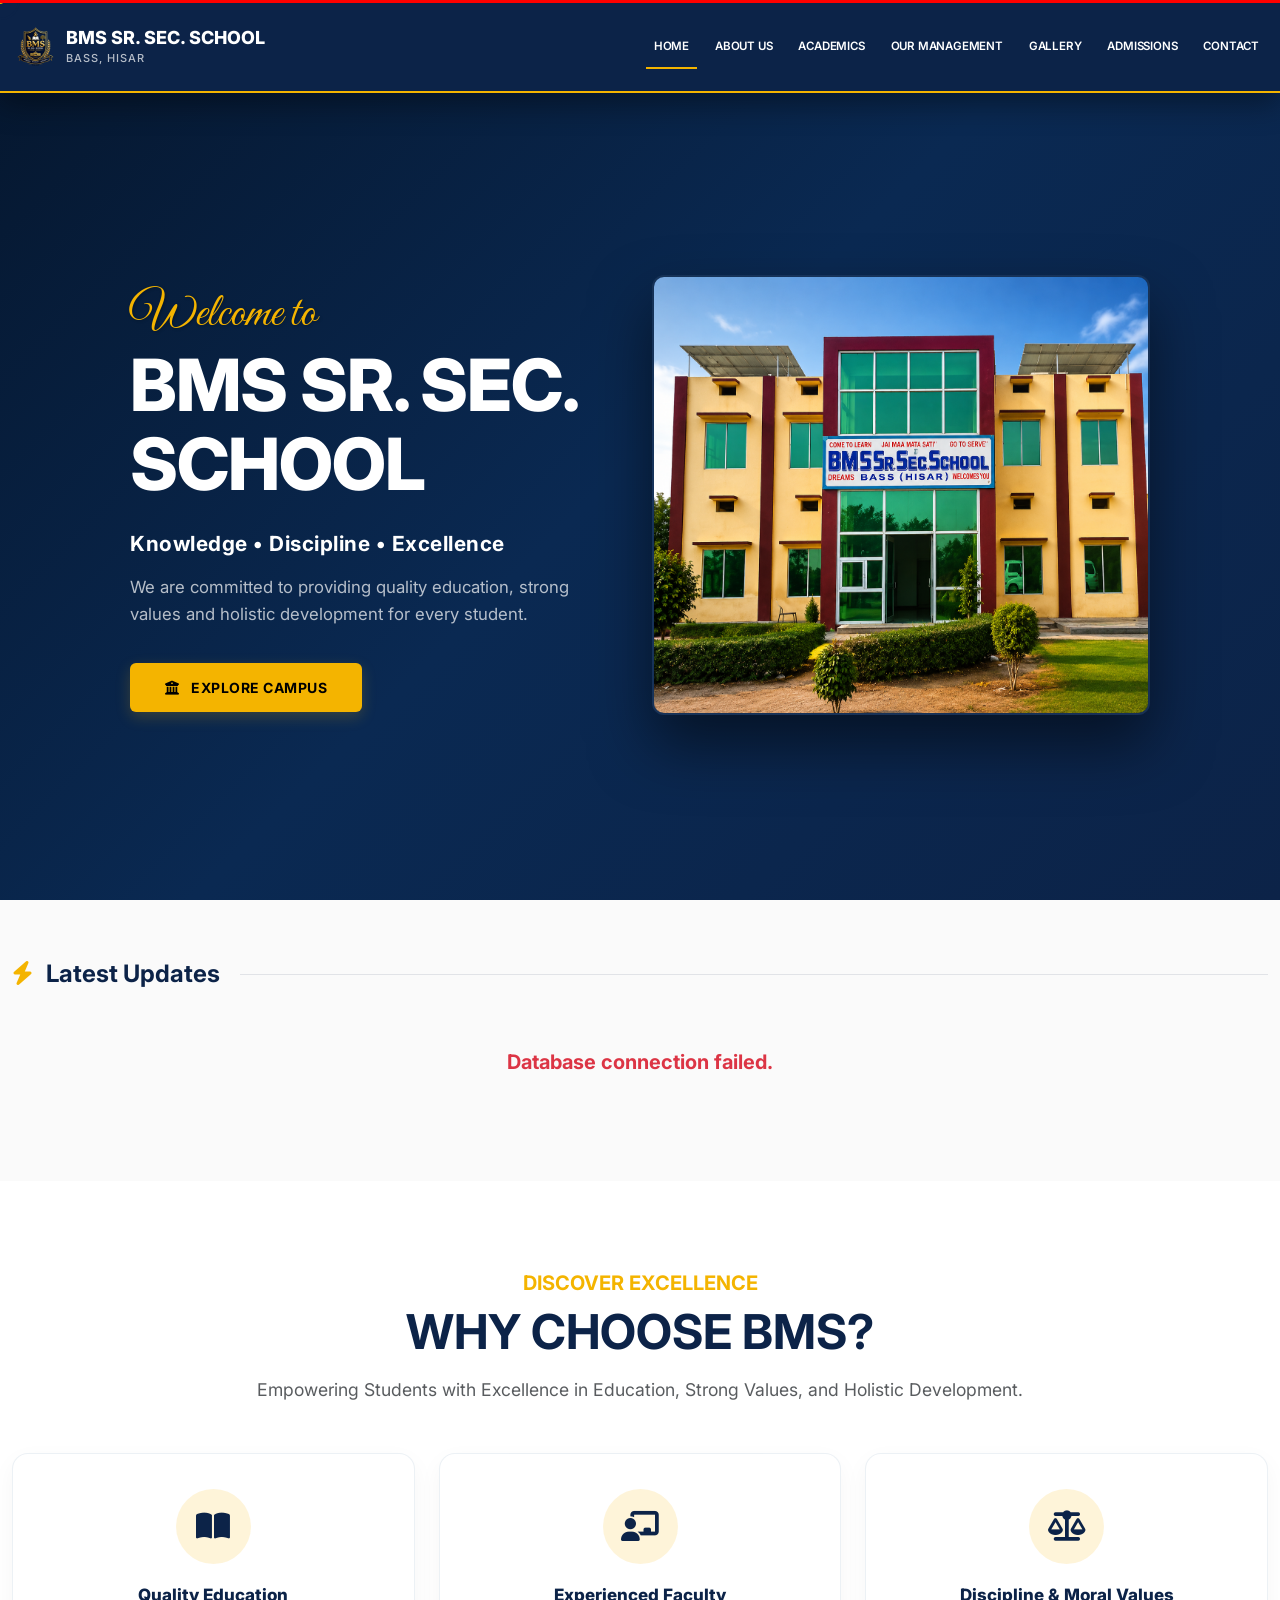
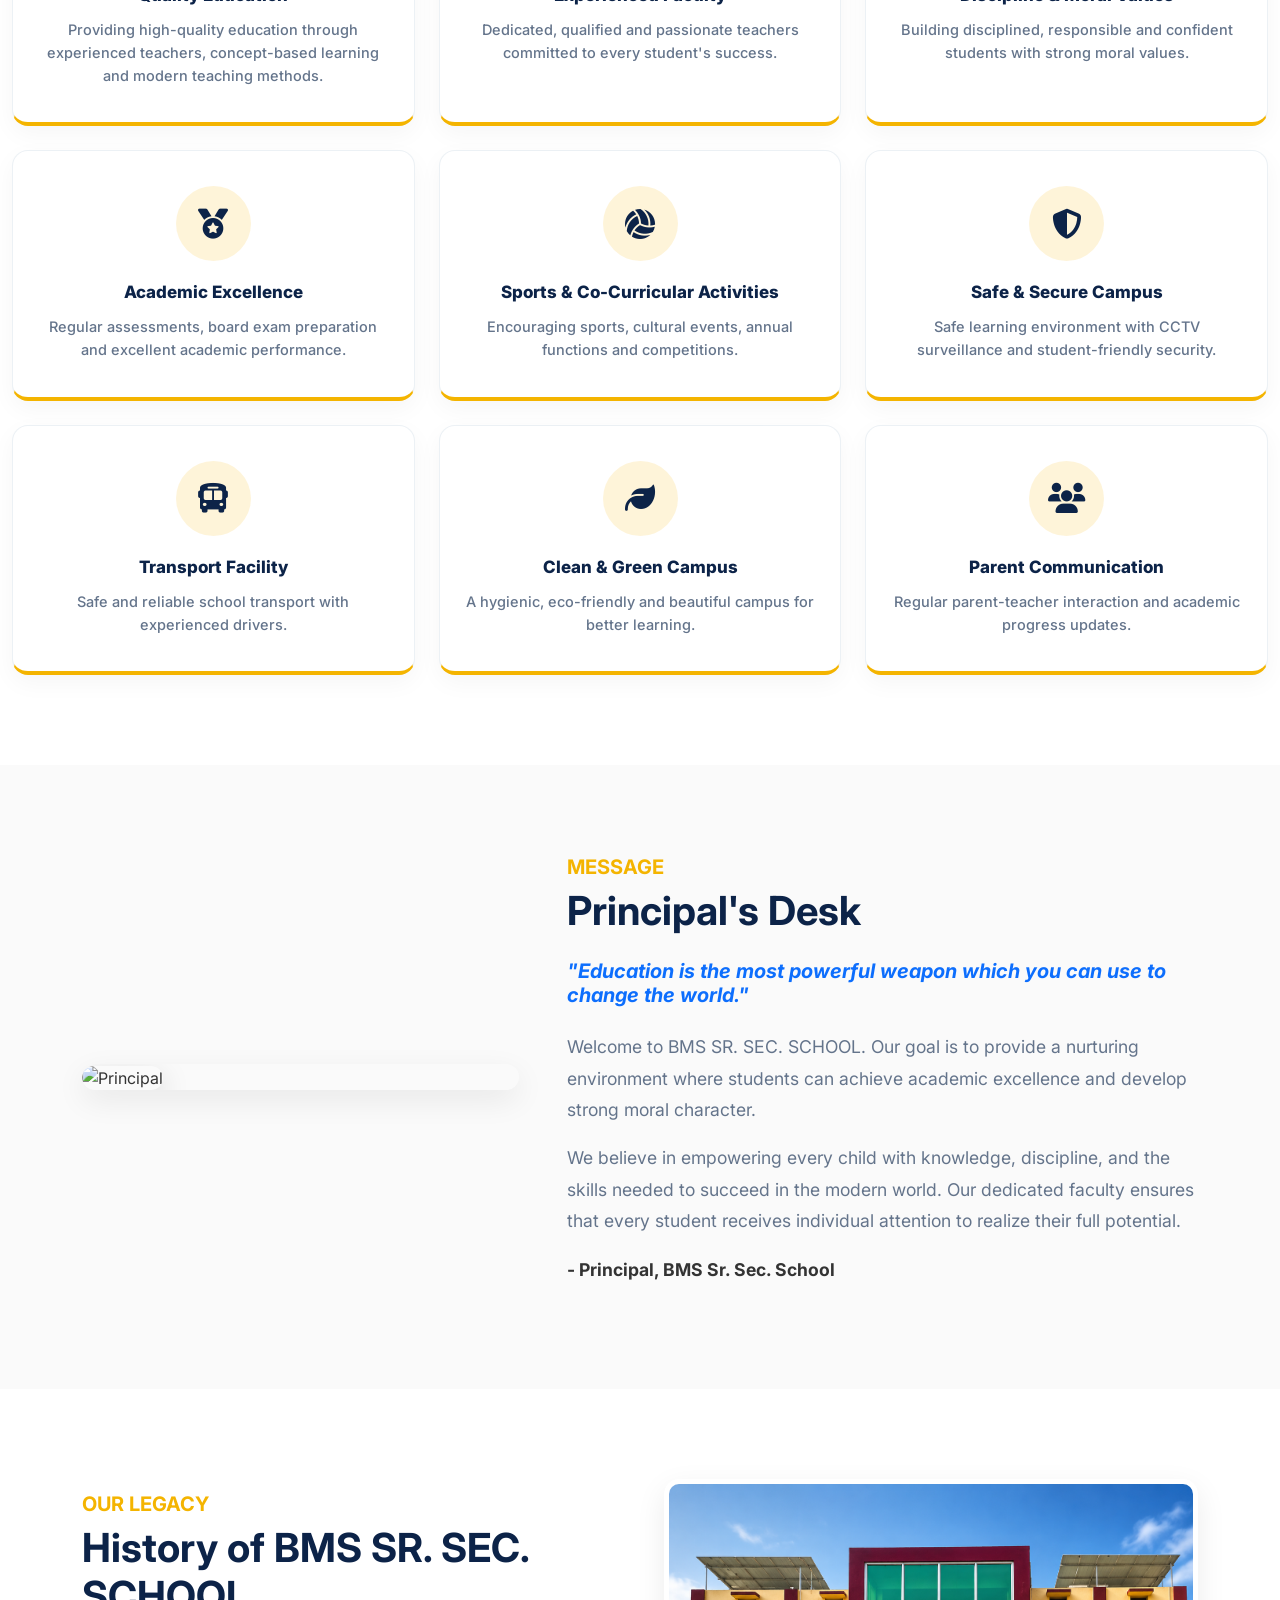
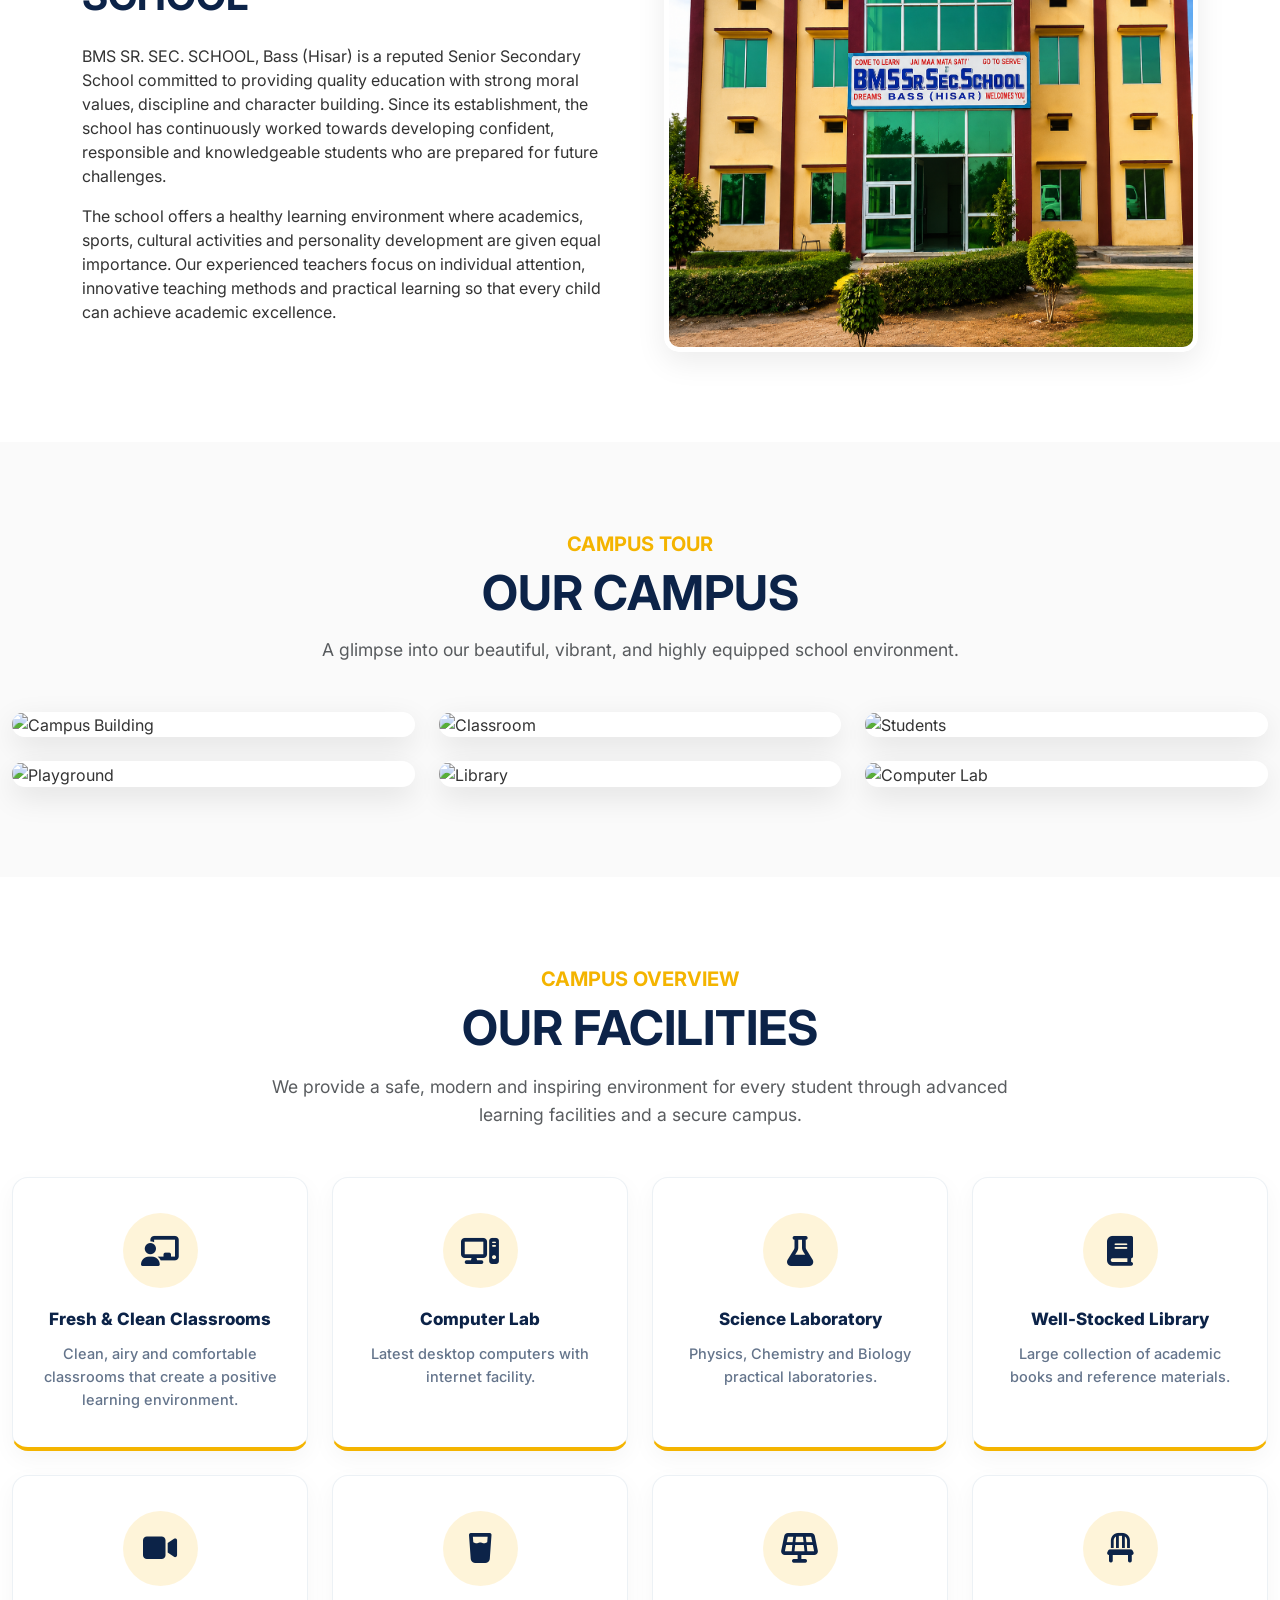
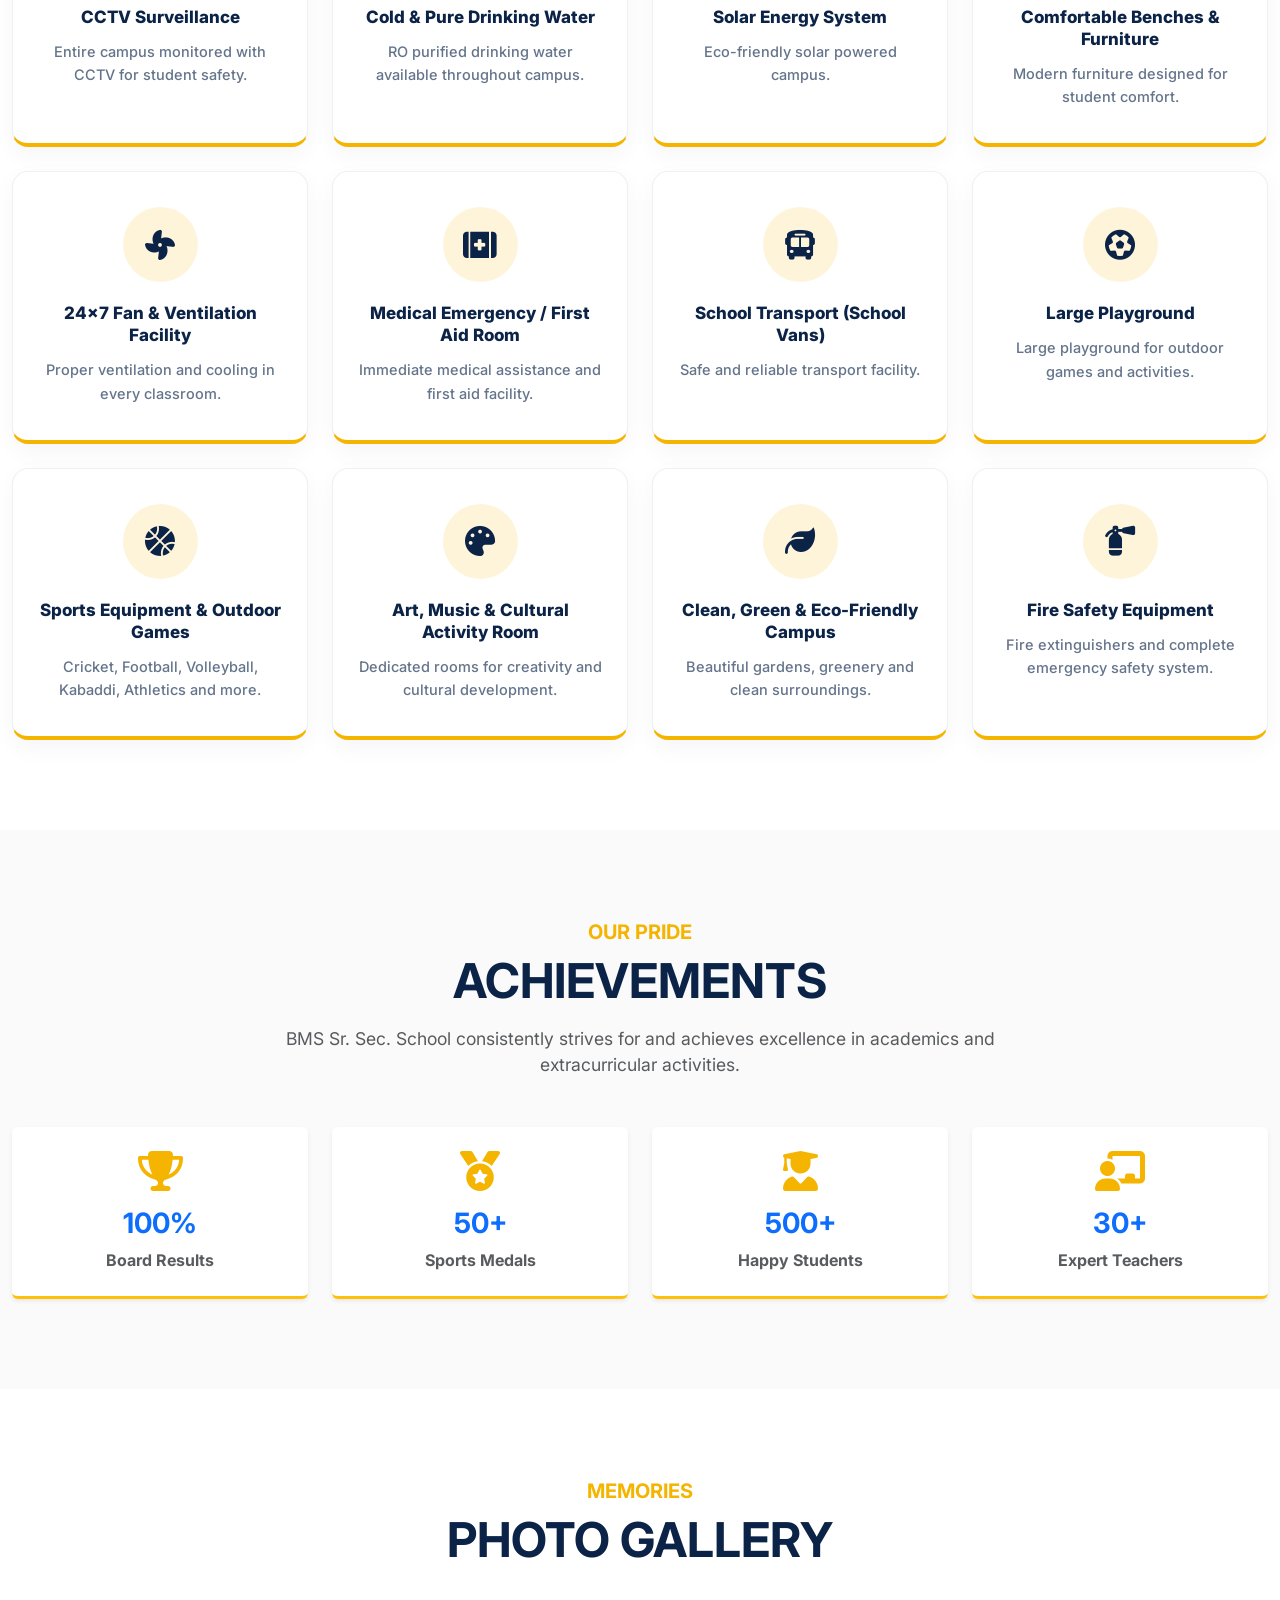
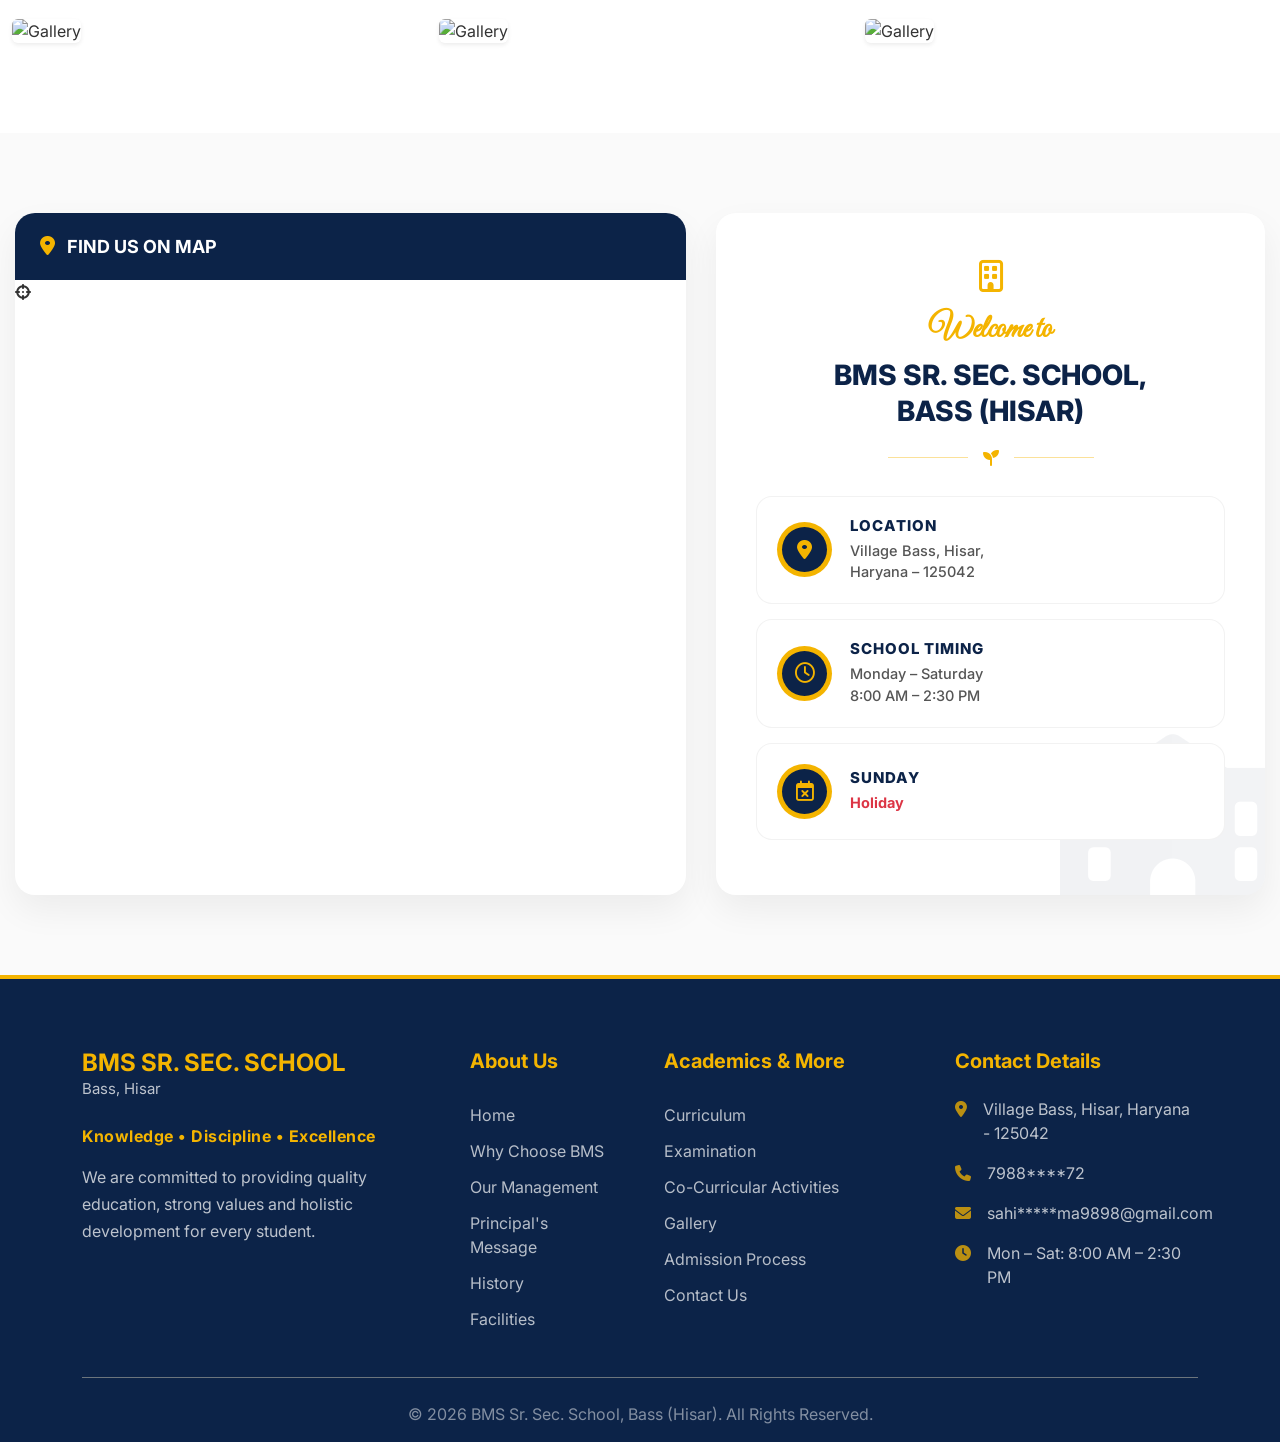
==== commit 16c0019a: "Update index.html" ====
--- a/index.html
+++ b/index.html
@@ -30,39 +30,58 @@
 
         * { margin: 0; padding: 0; box-sizing: border-box; }
         
-        html, body { scroll-behavior: smooth; font-family: 'Inter', sans-serif; background-color: var(--bg-color); color: var(--text-color); overflow-x: hidden; width: 100%; max-width: 100vw; -webkit-font-smoothing: antialiased; }
+        /* 100% SAFE SCROLL */
+        html { scroll-behavior: smooth; }
+        body { 
+            font-family: 'Inter', sans-serif; 
+            background-color: var(--bg-color); 
+            color: var(--text-color); 
+            overflow-x: hidden; 
+            width: 100%; 
+            position: relative;
+            -webkit-font-smoothing: antialiased; 
+        }
+        
+        /* FALLBACK SAFETY FOR AOS */
+        noscript [data-aos], 
+        body[data-aos-offline="true"] [data-aos] {
+            opacity: 1 !important;
+            transform: none !important;
+        }
+        
         h1, h2, h3, h4, h5, h6 { font-weight: 700; color: var(--primary); }
         .text-gold { color: var(--gold) !important; }
         .bg-theme { background-color: var(--bg-theme); }
         .premium-section { padding: 90px 0; position: relative; z-index: 1;}
         a { text-decoration: none; }
 
-        /* Independent Red Line */
-        .independent-red-line { position: fixed; top: 0; left: 0; width: 100%; height: 4px; background-color: #ff0000; z-index: 9999; }
+        /* Independent Red Line - Safe & Fixed */
+        .independent-red-line { position: fixed; top: 0; left: 0; width: 100%; height: 3px; background-color: #ff0000; z-index: 9999; }
 
         /* GLOBAL BACKGROUND WATERMARK */
         .global-background-watermark { position: fixed; top: 0; left: 0; width: 100vw; height: 100vh; background-image: url('assets/background-watermark.png'); background-repeat: no-repeat; background-position: center center; background-size: 50%; opacity: 0.05; z-index: 0; pointer-events: none; }
         @media (max-width: 991px) { .global-background-watermark { background-size: 80%; } }
 
-        /* PREMIUM NAVBAR (FIXED POSITION & LOGO FIX) */
-        .premium-nav { position: fixed; top: 4px; left: 0; width: 100%; background: var(--primary); height: 90px; display: flex; align-items: center; z-index: 1050; border-bottom: 2px solid var(--gold); padding: 0; perspective: 1000px; box-shadow: 0 10px 30px rgba(0,0,0,0.4); transform: translateZ(0); }
-        .header-container { max-width: 1400px; margin: 0 auto; padding: 0 30px; width: 100%; height: 100%; display: flex; align-items: center; justify-content: space-between;}
-        .school-brand-box { display: flex; flex-direction: row; align-items: center; text-decoration: none; gap: 15px; background: transparent !important; z-index: 1060; padding: 5px;}
-        .nav-logo-img { width: 70px !important; height: 70px !important; object-fit: contain; background: transparent !important; border: none !important; box-shadow: none !important; padding: 0 !important; transition: transform 0.4s ease;}
+        /* PREMIUM NAVBAR - Perfect Alignment */
+        .premium-nav { position: fixed; top: 3px; left: 0; width: 100%; background: var(--primary); height: 90px; display: flex; align-items: center; z-index: 1050; border-bottom: 2px solid var(--gold); padding: 0; perspective: 1000px; box-shadow: 0 10px 30px rgba(0,0,0,0.4); transform: translateZ(0); }
+        .header-container { max-width: 1400px; margin: 0 auto; padding: 0 15px; width: 100%; height: 100%; display: flex; align-items: center; justify-content: space-between;}
+        .school-brand-box { display: flex; flex-direction: row; align-items: center; text-decoration: none; gap: 12px; background: transparent !important; z-index: 1060; padding: 5px;}
+        .nav-logo-img { width: 65px !important; height: 65px !important; object-fit: contain; background: transparent !important; border: none !important; box-shadow: none !important; padding: 0 !important; transition: transform 0.4s ease;}
         .school-brand-box:hover .nav-logo-img { transform: scale(1.1) rotate(5deg); }
         .school-logo-text { text-align: left; display: flex; flex-direction: column; justify-content: center;}
         .school-logo-text h4 { margin: 0; font-weight: 800; color: #fff !important; letter-spacing: 0px; line-height: 1.1; white-space: nowrap; transition: 0.4s; }
         .school-logo-text p { margin: 2px 0 0 0; font-weight: 500; color: rgba(255,255,255,0.7) !important; letter-spacing: 1px; text-transform: uppercase; transition: 0.4s; }
 
         .navbar-collapse { flex-grow: 1; display: flex; justify-content: flex-end; align-items: center; }
-        .navbar-nav { gap: 0; perspective: 1000px;}
-        
-        .nav-item { white-space: nowrap; perspective: 800px; }
-        .nav-hover { position: relative; color: #fff !important; font-weight: 600; cursor: pointer; text-transform: uppercase; letter-spacing: 0.5px; transition: transform 0.5s cubic-bezier(0.175, 0.885, 0.32, 1.275), color 0.3s; display: flex; align-items: center; transform-style: preserve-3d; margin: 0 12px; font-size: 14px;}
+        .navbar-nav { gap: 0;}
+        
+        /* NAVBAR SPACING FIX - Adjusted to fit all screens perfectly */
+        .nav-item { white-space: nowrap; }
+        .nav-hover { position: relative; color: #fff !important; font-weight: 600; cursor: pointer; text-transform: uppercase; letter-spacing: 0.5px; transition: transform 0.4s cubic-bezier(0.175, 0.885, 0.32, 1.275), color 0.3s; display: flex; align-items: center; margin: 0 12px; font-size: 13.5px;}
         .nav-hover::before { content: ''; position: absolute; width: 0; height: 2px; bottom: -5px; left: 0; background-color: var(--gold); transition: width 0.3s ease; }
         .nav-hover:hover::before, .nav-hover.active-link::before { width: 100%; }
         
-        @media (min-width: 992px) { .nav-item:hover .nav-hover { transform: translateZ(20px) rotateX(15deg); color: var(--gold) !important; text-shadow: 0px 8px 15px rgba(0,0,0,0.5); } }
+        @media (min-width: 992px) { .nav-item:hover .nav-hover { transform: translateY(-2px); color: var(--gold) !important; text-shadow: 0px 4px 10px rgba(0,0,0,0.3); } }
         
         .dropdown-toggle::after { display: none !important; } 
         @media (min-width: 992px) {
@@ -75,41 +94,53 @@
         .premium-nav .dropdown-item:hover i { transform: scale(1.1); }
         .navbar-toggler { border: none; padding: 8px 12px; outline: none; box-shadow: none !important;}
         
-        /* ADMISSION PROCESS CUT-OFF FIX FOR LAPTOPS */
-        @media (min-width: 1400px) { .school-logo-text h4 { font-size: 38px !important; } .school-logo-text p { font-size: 18px !important; } .nav-hover { margin: 0 15px; font-size: 14px; } }
+        /* DYNAMIC SCALING SO NAVBAR DOES NOT CUT OFF ON LAPTOPS */
+        @media (min-width: 1400px) { 
+            .school-logo-text h4 { font-size: 32px !important; } 
+            .school-logo-text p { font-size: 15px !important; } 
+            .nav-hover { margin: 0 14px; font-size: 14px; } 
+        }
         @media (min-width: 992px) and (max-width: 1399px) { 
-            .school-logo-text h4 { font-size: 22px !important; } 
-            .school-logo-text p { font-size: 12px !important; } 
-            .nav-logo-img { width: 55px !important; height: 55px !important; } 
-            .nav-hover { margin: 0 6px !important; font-size: 11.5px !important; letter-spacing: 0px; } 
-            .header-container { padding: 0 10px; } 
+            .school-logo-text h4 { font-size: 18px !important; } 
+            .school-logo-text p { font-size: 11px !important; } 
+            .nav-logo-img { width: 45px !important; height: 45px !important; } 
+            .nav-hover { margin: 0 5px !important; font-size: 11.5px !important; letter-spacing: -0.2px; } 
+            .school-brand-box { gap: 8px; }
+            .header-container { padding: 0 8px; } 
         }
 
         /* BUTTONS */
-        .btn-gold { background-color: var(--gold); color: #000; font-weight: 700; border: none; padding: 14px 35px; border-radius: 6px; transition: all 0.4s cubic-bezier(0.175, 0.885, 0.32, 1.275); font-size: 14px; text-transform: uppercase; letter-spacing: 0.5px; white-space: nowrap; box-shadow: 0 5px 15px rgba(244, 180, 0, 0.2); transform-style: preserve-3d; }
-        .btn-gold:hover { background-color: #fff; color: var(--gold); transform: translateY(-5px) scale(1.05); box-shadow: 0 15px 30px rgba(255,255,255,0.3); }
+        .btn-gold { background-color: var(--gold); color: #000; font-weight: 700; border: none; padding: 14px 35px; border-radius: 6px; transition: all 0.4s cubic-bezier(0.175, 0.885, 0.32, 1.275); font-size: 14px; text-transform: uppercase; letter-spacing: 0.5px; white-space: nowrap; box-shadow: 0 5px 15px rgba(244, 180, 0, 0.2); }
+        .btn-gold:hover { background-color: #fff; color: var(--gold); transform: translateY(-5px); box-shadow: 0 15px 30px rgba(255,255,255,0.3); }
         .btn-ripple { position: relative; overflow: hidden; }
         .btn-ripple .ripple { position: absolute; background: rgba(255, 255, 255, 0.5); border-radius: 50%; transform: scale(0); animation: ripple-anim 0.6s linear; pointer-events: none; }
         @keyframes ripple-anim { to { transform: scale(4); opacity: 0; } }
 
         /* HERO SECTION */
-        .hero-premium { position: relative; width: 100%; min-height: 100vh; background: linear-gradient(135deg, #05162D, #0A2952, #0c2348); display: flex; align-items: center; padding-top: 94px; overflow: hidden; z-index: 1;}
-        .hero-content-wrapper { z-index: 3; position: relative; width: 100%; perspective: 1000px;}
+        .hero-premium { position: relative; width: 100%; min-height: 100vh; background: linear-gradient(135deg, #05162D, #0A2952, #0c2348); display: flex; align-items: center; padding-top: 90px; overflow: hidden; z-index: 1;}
+        .hero-content-wrapper { z-index: 3; position: relative; width: 100%;}
         .hero-welcome-script { font-family: 'Great Vibes', cursive; color: var(--gold); font-size: 3rem; margin-bottom: -5px; font-weight: 400; text-shadow: 1px 1px 3px rgba(0,0,0,0.3); }
         .hero-main-title { font-size: 4.5rem; font-weight: 800; letter-spacing: -1px; line-height: 1.1; color: #fff; margin-bottom: 25px;}
         .hero-tagline-text { font-size: 1.3rem; font-weight: 700; margin-bottom: 15px; color: #fff; letter-spacing: 0.5px; }
         .hero-desc-text { font-size: 1.05rem; max-width: 480px; line-height: 1.6; color: rgba(255,255,255,0.7); margin-bottom: 35px; }
-        .hero-building-container { position: relative; display: flex; justify-content: flex-end; align-items: center; transform-style: preserve-3d;}
+        .hero-building-container { position: relative; display: flex; justify-content: flex-end; align-items: center; }
         .hero-building-img { width: 100%; max-width: 900px; height: auto; border-radius: 12px; box-shadow: 0 30px 60px rgba(0,0,0,0.5); object-fit: cover; border: 2px solid rgba(255,255,255,0.05); }
 
+        /* SAFE CSS ANIMATIONS FOR HERO */
+        .hero-text-anim { animation: fadeRight 1s cubic-bezier(0.175, 0.885, 0.32, 1.275) forwards; }
+        .hero-img-anim { animation: fadeLeft 1s cubic-bezier(0.175, 0.885, 0.32, 1.275) forwards; opacity: 0; animation-delay: 0.2s;}
+        @keyframes fadeRight { from { opacity: 0; transform: translateX(-50px); } to { opacity: 1; transform: translateX(0); } }
+        @keyframes fadeLeft { from { opacity: 0; transform: translateX(50px); } to { opacity: 1; transform: translateX(0); } }
+
         /* LATEST UPDATES */
-        .updates-container { display: flex; flex-wrap: nowrap; overflow-x: auto; gap: 20px; padding-bottom: 20px; scrollbar-width: none; -webkit-overflow-scrolling: touch; }
+        .updates-container { display: flex; flex-wrap: nowrap; overflow-x: auto; gap: 20px; padding-bottom: 20px; scrollbar-width: none; -webkit-overflow-scrolling: touch; padding-top: 10px;}
         .updates-container::-webkit-scrollbar { display: none; } 
-        .update-card { min-width: 330px; max-width: 330px; background: #fff; border-radius: 12px; padding: 25px 20px; box-shadow: 0 8px 25px rgba(0,0,0,0.05); border: 1px solid rgba(12, 35, 72, 0.05); border-left: 4px solid var(--gold); display: flex; flex-direction: column; justify-content: space-between; transition: 0.4s cubic-bezier(0.175, 0.885, 0.32, 1.275); flex-shrink: 0; transform-style: preserve-3d; }
-        .update-card:hover { transform: translateY(-10px) rotateX(5deg); box-shadow: 0 15px 35px rgba(12, 35, 72, 0.15); border-left-color: var(--primary); }
+        .update-card { min-width: 330px; max-width: 330px; background: #fff; border-radius: 12px; padding: 25px 20px; box-shadow: 0 8px 25px rgba(0,0,0,0.05); border: 1px solid rgba(12, 35, 72, 0.05); border-left: 4px solid var(--gold); display: flex; flex-direction: column; justify-content: space-between; transition: 0.5s cubic-bezier(0.175, 0.885, 0.32, 1.275); flex-shrink: 0; }
+        .update-card:hover { transform: translateY(-10px); box-shadow: 0 20px 40px rgba(12, 35, 72, 0.15); border-left-color: var(--primary); }
         .update-header { display: flex; align-items: center; gap: 12px; margin-bottom: 15px; }
-        .update-icon { font-size: 20px; color: var(--primary); display: flex; align-items: center;}
-        .update-header h5 { margin: 0; font-size: 15px; font-weight: 800; color: #555; text-transform: uppercase; letter-spacing: 0.5px;}
+        .update-icon { font-size: 20px; color: var(--primary); display: flex; align-items: center; transition: 0.4s;}
+        .update-card:hover .update-icon { transform: scale(1.1); color: var(--gold); }
+        .update-header h5 { margin: 0; font-size: 14px; font-weight: 800; color: #555; text-transform: uppercase; letter-spacing: 0.5px;}
         .blue-dot { display: inline-block; width: 8px; height: 8px; background-color: var(--primary); border-radius: 50%; margin-right: 8px; margin-top: 5px; flex-shrink:0;}
         .update-title-box { display: flex; align-items: flex-start; margin-bottom: 8px;}
         .update-title-box h4 { font-size: 16px; font-weight: 800; color: var(--primary); margin: 0; line-height: 1.4;}
@@ -118,40 +149,46 @@
         .btn-result-link { background: transparent; color: var(--primary); border: 2px solid var(--primary); padding: 8px 20px; font-size: 13px; font-weight: 800; text-transform: uppercase; border-radius: 50px; display: inline-block; margin-top: 15px; transition: 0.3s;}
         .btn-result-link:hover { background: var(--primary); color: var(--gold); }
 
-        /* PREMIUM GRID CARDS (3D Hover Effect) */
-        .premium-grid-card, .premium-facility-card { background: rgba(255, 255, 255, 0.95); backdrop-filter: blur(10px); -webkit-backdrop-filter: blur(10px); border: 1px solid rgba(15, 76, 129, 0.08); border-radius: 16px; padding: 35px 25px; text-align: center; box-shadow: 0 8px 25px rgba(0,0,0,0.04); height: 100%; transition: all 0.5s cubic-bezier(0.175, 0.885, 0.32, 1.275); position: relative; z-index: 1; overflow: hidden; display: flex; flex-direction: column; align-items: center; border-bottom: 4px solid var(--gold); transform-style: preserve-3d; perspective: 1000px; }
-        .premium-grid-card:hover, .premium-facility-card:hover { transform: translateY(-12px) rotateX(8deg); box-shadow: 0 20px 40px var(--gold-glow); border-bottom-color: var(--primary);}
-        .grid-icon-wrapper, .fac-icon-wrapper { width: 75px; height: 75px; background: rgba(244, 180, 0, 0.15); border-radius: 50%; display: flex; align-items: center; justify-content: center; margin-bottom: 20px; transition: all 0.4s ease; border: 2px solid transparent; flex-shrink: 0; transform: translateZ(20px);}
-        .grid-icon, .fac-icon { font-size: 30px; color: var(--primary); transition: all 0.4s ease; margin: 0;}
-        .premium-grid-card:hover .grid-icon-wrapper, .premium-facility-card:hover .fac-icon-wrapper { background: var(--primary); border-color: rgba(255,255,255,0.8); box-shadow: 0 10px 20px rgba(12, 35, 72, 0.3);}
+        /* ULTRA-PREMIUM 3D GRID CARDS */
+        .premium-grid-card, .premium-facility-card { background: #ffffff; border: 1px solid rgba(15, 76, 129, 0.08); border-radius: 16px; padding: 35px 25px; text-align: center; box-shadow: 0 8px 25px rgba(0,0,0,0.04); height: 100%; transition: transform 0.4s cubic-bezier(0.175, 0.885, 0.32, 1.275), box-shadow 0.4s ease-out, border-color 0.4s; position: relative; z-index: 1; overflow: hidden; display: flex; flex-direction: column; align-items: center; border-bottom: 4px solid var(--gold); }
+        .premium-grid-card:hover, .premium-facility-card:hover { transform: translateY(-12px); box-shadow: 0 25px 45px rgba(0,0,0,0.1); border-bottom-color: var(--primary);}
+        .grid-icon-wrapper, .fac-icon-wrapper { width: 75px; height: 75px; background: rgba(244, 180, 0, 0.15); border-radius: 50%; display: flex; align-items: center; justify-content: center; margin-bottom: 20px; transition: all 0.5s cubic-bezier(0.175, 0.885, 0.32, 1.275); border: 2px solid transparent; flex-shrink: 0; }
+        .grid-icon, .fac-icon { font-size: 30px; color: var(--primary); transition: all 0.5s ease; margin: 0;}
+        .premium-grid-card:hover .grid-icon-wrapper, .premium-facility-card:hover .fac-icon-wrapper { background: var(--primary); border-color: rgba(255,255,255,0.8); box-shadow: 0 10px 20px rgba(12, 35, 72, 0.3); transform: translateY(-5px);}
         .premium-grid-card:hover .grid-icon, .premium-facility-card:hover .fac-icon { color: var(--gold); transform: scale(1.1); }
-        .premium-grid-card h4, .premium-facility-card h4 { font-size: 17px; font-weight: 800; color: var(--primary); margin-bottom: 12px; transition: 0.4s ease; line-height: 1.3; transform: translateZ(10px);}
-        .premium-grid-card p, .premium-facility-card p { font-size: 14.5px; color: var(--text-muted); margin: 0; line-height: 1.6; font-weight: 500; transform: translateZ(5px); }
+        .premium-grid-card h4, .premium-facility-card h4 { font-size: 17px; font-weight: 800; color: var(--primary); margin-bottom: 12px; transition: 0.4s ease; line-height: 1.3; }
+        .premium-grid-card:hover h4, .premium-facility-card:hover h4 { color: var(--gold);}
+        .premium-grid-card p, .premium-facility-card p { font-size: 14.5px; color: var(--text-muted); margin: 0; line-height: 1.6; font-weight: 500; }
 
         /* ABOUT IMAGES */
-        .about-image-wrapper { position: relative; border-radius: 15px; overflow: hidden; box-shadow: 0 10px 30px rgba(0,0,0,0.08); transition: transform 0.5s ease; animation: floatAnim 6s ease-in-out infinite; transform-style: preserve-3d; perspective: 1000px;}
-        .about-image-wrapper img { width: 100%; height: auto; border-radius: 15px; border: 5px solid white; box-shadow: 0 10px 30px rgba(0,0,0,0.15); }
-        .about-image-wrapper:hover { transform: scale(1.03) rotateY(-5deg); animation: none; box-shadow: 0 20px 40px rgba(0,0,0,0.2);}
-        @keyframes floatAnim { 0% { transform: translateY(0px) rotate(0deg); } 50% { transform: translateY(-15px) rotate(1deg); } 100% { transform: translateY(0px) rotate(0deg); } }
-        
-        /* OUR CAMPUS */
-        .campus-card { border-radius: 15px; overflow: hidden; box-shadow: 0 10px 30px rgba(0,0,0,0.1); perspective: 1000px; transform-style: preserve-3d; transition: all 0.5s cubic-bezier(0.175, 0.885, 0.32, 1.275); background: #fff;}
-        .campus-card img { width: 100%; height: 260px; object-fit: cover; transition: all 0.6s ease; }
-        .campus-card:hover { transform: translateY(-15px) rotateX(8deg) rotateY(-5deg); box-shadow: 15px 25px 45px rgba(12, 35, 72, 0.25); border: 2px solid var(--gold);}
-        .campus-card:hover img { transform: scale(1.15) translateZ(10px); }
+        .about-image-wrapper { position: relative; border-radius: 15px; overflow: hidden; box-shadow: 0 10px 30px rgba(0,0,0,0.08); transition: transform 0.6s cubic-bezier(0.175, 0.885, 0.32, 1.275); animation: floatAnim 6s ease-in-out infinite; }
+        .about-image-wrapper img { width: 100%; height: auto; border-radius: 15px; border: 5px solid white; box-shadow: 0 10px 30px rgba(0,0,0,0.15); transition: 0.5s;}
+        .about-image-wrapper:hover { transform: scale(1.03); animation: none; box-shadow: 0 25px 45px rgba(0,0,0,0.2);}
+        @keyframes floatAnim { 0% { transform: translateY(0px); } 50% { transform: translateY(-15px); } 100% { transform: translateY(0px); } }
+        
+        /* OUR CAMPUS 3D */
+        .campus-card { border-radius: 15px; overflow: hidden; box-shadow: 0 10px 30px rgba(0,0,0,0.1); transition: all 0.5s cubic-bezier(0.175, 0.885, 0.32, 1.275); background: #fff;}
+        .campus-card img { width: 100%; height: 260px; object-fit: cover; transition: all 0.6s cubic-bezier(0.175, 0.885, 0.32, 1.275); }
+        .campus-card:hover { transform: translateY(-12px); box-shadow: 0 25px 45px rgba(12, 35, 72, 0.2); border: 3px solid var(--gold);}
+        .campus-card:hover img { transform: scale(1.1); }
+
+        /* Achievements Extra */
+        .achievement-card { background: var(--primary); border-radius: 16px; padding: 40px 20px; text-align: center; box-shadow: 0 15px 35px rgba(0,0,0,0.1); border-bottom: 5px solid var(--gold); transition: 0.4s; color: white;}
+        .achievement-card:hover { transform: translateY(-10px); box-shadow: 0 25px 50px rgba(0,0,0,0.2); }
+        .achievement-icon { font-size: 40px; color: var(--gold); margin-bottom: 15px;}
+        .achievement-number { font-size: 36px; font-weight: 800; margin-bottom: 5px;}
 
         /* Contact Section */
         .contact-premium-section { background-color: transparent; padding: 80px 0; width: 100%; position: relative; z-index: 1;}
         .contact-container { max-width: 1400px; margin: 0 auto; padding: 0 15px; }
         .contact-grid { display: grid; grid-template-columns: 55fr 45fr; gap: 30px; align-items: stretch; }
-
         .map-premium-card { background: #fff; border-radius: 20px; box-shadow: 0 15px 35px rgba(0,0,0,0.06); overflow: hidden; display: flex; flex-direction: column; position: relative;}
         .map-header { background: var(--primary); color: #fff; padding: 20px 25px; font-weight: 700; font-size: 18px; display: flex; align-items: center; }
         .map-header i { color: var(--gold); margin-right: 12px; font-size: 20px; }
         .map-body { flex-grow: 1; min-height: 450px; position: relative;}
         .map-body iframe { width: 100%; height: 100%; position: absolute; top:0; left:0; border: none; }
 
-        .contact-info-card { background: #fff; border-radius: 20px; box-shadow: 0 15px 35px rgba(0,0,0,0.06); padding: 40px; position: relative; overflow: hidden; transition: 0.4s; transform-style: preserve-3d;}
+        .contact-info-card { background: #fff; border-radius: 20px; box-shadow: 0 15px 35px rgba(0,0,0,0.06); padding: 40px; position: relative; overflow: hidden; transition: 0.5s ease-out;}
         .contact-info-card:hover { transform: translateY(-10px); box-shadow: 0 25px 50px rgba(0,0,0,0.1); }
         .contact-info-card .watermark { position: absolute; bottom: -20px; right: -20px; font-size: 180px; color: var(--primary); opacity: 0.05; z-index: 0; pointer-events: none; }
         .contact-info-content { position: relative; z-index: 1; }
@@ -164,17 +201,17 @@
         .contact-divider i { color: var(--gold); margin: 0 15px; font-size: 16px; }
         .contact-info-card:hover .contact-divider::before, .contact-info-card:hover .contact-divider::after { width: 120px; }
 
-        .info-box-premium { background: #fff; border: 1px solid rgba(0,0,0,0.05); border-radius: 16px; padding: 20px; display: flex; align-items: center; gap: 18px; margin-bottom: 15px; transition: transform 0.4s cubic-bezier(0.175, 0.885, 0.32, 1.275), box-shadow 0.4s; }
-        .info-box-premium:hover { transform: translateY(-8px) scale(1.02); box-shadow: 0 12px 25px rgba(0,0,0,0.08); border-color: var(--gold);}
+        .info-box-premium { background: #fff; border: 1px solid rgba(0,0,0,0.05); border-radius: 16px; padding: 20px; display: flex; align-items: center; gap: 18px; margin-bottom: 15px; transition: transform 0.4s ease-out, box-shadow 0.4s;}
+        .info-box-premium:hover { transform: translateY(-5px); box-shadow: 0 12px 25px rgba(0,0,0,0.08); border-color: var(--gold);}
         .info-box-icon { width: 55px; height: 55px; border-radius: 50%; background: var(--gold); display: flex; align-items: center; justify-content: center; flex-shrink: 0; }
-        .info-box-icon-inner { width: 45px; height: 45px; border-radius: 50%; background: var(--primary); color: var(--gold); display: flex; align-items: center; justify-content: center; font-size: 20px; transition: 0.3s; }
-        .info-box-premium:hover .info-box-icon-inner { transform: scale(1.1) rotate(10deg); }
+        .info-box-icon-inner { width: 45px; height: 45px; border-radius: 50%; background: var(--primary); color: var(--gold); display: flex; align-items: center; justify-content: center; font-size: 20px; transition: 0.4s ease-out; }
+        .info-box-premium:hover .info-box-icon-inner { transform: scale(1.1); }
         .info-box-text h5 { color: var(--primary); font-size: 15px; font-weight: 800; letter-spacing: 1px; margin-bottom: 5px; text-transform: uppercase;}
         .info-box-text p { color: #555; font-size: 14.5px; margin: 0; line-height: 1.5; font-weight: 500;}
 
         /* PERFORMANCE OPTIMIZED CURSOR */
-        .custom-cursor { width: 8px; height: 8px; background: var(--gold); border-radius: 50%; position: fixed; pointer-events: none; z-index: 9999; will-change: transform; }
-        .custom-cursor-follower { width: 40px; height: 40px; border: 2px solid var(--primary); border-radius: 50%; position: fixed; pointer-events: none; z-index: 9998; will-change: transform; }
+        .custom-cursor { width: 8px; height: 8px; background: var(--gold); border-radius: 50%; position: fixed; pointer-events: none; z-index: 9999; will-change: transform; transition: background 0.2s, transform 0.1s;}
+        .custom-cursor-follower { width: 40px; height: 40px; border: 2px solid var(--primary); border-radius: 50%; position: fixed; pointer-events: none; z-index: 9998; will-change: transform; transition: border-color 0.2s, transform 0.15s;}
         
         .page-loader { position: fixed; top: 0; left: 0; width: 100%; height: 100%; background: var(--primary); z-index: 10000; display: flex; justify-content: center; align-items: center; transition: opacity 0.5s ease; }
         .loader-spinner { width: 60px; height: 60px; border: 4px solid rgba(255,255,255,0.2); border-top-color: var(--gold); border-radius: 50%; animation: spin 1s infinite linear; }
@@ -182,7 +219,7 @@
 
         .premium-footer { background: var(--primary); color: white; padding-top: 70px; border-top: 4px solid var(--gold); position: relative; z-index: 1;}
         .footer-links a { color: rgba(255,255,255,0.7); transition: all 0.3s; display: block; padding: 6px 0; text-decoration: none;}
-        .footer-links a:hover { color: var(--gold); padding-left: 8px; transform: translateX(5px); }
+        .footer-links a:hover { color: var(--gold); padding-left: 10px; transform: translateX(5px); }
 
         /* MOBILE RESPONSIVE OPTIMIZATION */
         @media (max-width: 991px) {
@@ -219,8 +256,18 @@
 </head>
 <body>
 
-    <!-- Loading Spinner & Cursor -->
+    <!-- Loading Spinner -->
     <div class="page-loader" id="loader"><div class="loader-spinner"></div></div>
+    
+    <script>
+        function removeLoader() {
+            var loader = document.getElementById('loader');
+            if(loader) { loader.style.opacity = '0'; setTimeout(function(){ loader.remove(); }, 500); }
+        }
+        window.addEventListener('load', removeLoader);
+        setTimeout(removeLoader, 1500); 
+    </script>
+
     <div class="custom-cursor" id="custom-cursor"></div><div class="custom-cursor-follower" id="custom-cursor-follower"></div>
 
     <!-- INDEPENDENT RED LINE -->
@@ -252,12 +299,10 @@
                         <a class="nav-link nav-hover dropdown-toggle" href="#" id="aboutDropdown" role="button" data-bs-toggle="dropdown" aria-expanded="false">ABOUT US</a>
                         <ul class="dropdown-menu" aria-labelledby="aboutDropdown">
                             <li><a class="dropdown-item scroll-link" href="#why-choose"><i class="fa-solid fa-star"></i> Why Choose BMS</a></li>
-                            <li><a class="dropdown-item scroll-link" href="management.html"><i class="fa-solid fa-users"></i> Our Management</a></li>
                             <li><a class="dropdown-item scroll-link" href="#principal"><i class="fa-solid fa-user-tie"></i> Principal Message</a></li>
                             <li><a class="dropdown-item scroll-link" href="#history"><i class="fa-solid fa-book-open"></i> History</a></li>
                             <li><a class="dropdown-item scroll-link" href="#campus"><i class="fa-solid fa-camera"></i> Our Campus</a></li>
                             <li><a class="dropdown-item scroll-link" href="#facilities"><i class="fa-solid fa-building"></i> Facilities</a></li>
-                            <li><a class="dropdown-item scroll-link" href="#contact-map"><i class="fa-solid fa-phone"></i> Contact Us</a></li>
                         </ul>
                     </li>
 
@@ -271,8 +316,8 @@
                     </li>
 
                     <li class="nav-item"><a class="nav-link nav-hover" href="management.html">OUR MANAGEMENT</a></li>
-                    <li class="nav-item"><a class="nav-link nav-hover" href="gallery.html">GALLERY</a></li>
-                    <li class="nav-item"><a class="nav-link nav-hover" href="admissions.html">ADMISSION PROCESS</a></li>
+                    <li class="nav-item"><a class="nav-link nav-hover scroll-link" href="#gallery">GALLERY</a></li>
+                    <li class="nav-item"><a class="nav-link nav-hover" href="admissions.html">ADMISSIONS</a></li>
                     <li class="nav-item"><a class="nav-link nav-hover scroll-link" href="#contact-map">CONTACT</a></li>
                 </ul>
             </div>
@@ -283,7 +328,7 @@
     <section id="home" class="hero-premium">
         <div class="container hero-content-wrapper px-4 px-lg-5">
             <div class="row align-items-center w-100 m-0">
-                <div class="col-lg-6 col-12 text-lg-start text-center" data-aos="fade-right" data-aos-duration="1200">
+                <div class="col-lg-6 col-12 text-lg-start text-center hero-text-anim">
                     <div class="hero-welcome-script">Welcome to</div>
                     <h1 class="hero-main-title">BMS SR. SEC.<br>SCHOOL</h1>
                     <div class="hero-tagline-text mt-3">Knowledge • Discipline • Excellence</div>
@@ -291,20 +336,20 @@
                         We are committed to providing quality education, strong values and holistic development for every student.
                     </p>
                     <div class="d-flex flex-wrap gap-3 justify-content-center justify-content-lg-start">
-                        <a href="#why-choose" class="btn-gold btn-ripple scroll-link hover-lift">
+                        <a href="#campus" class="btn-gold btn-ripple scroll-link hover-lift">
                             <i class="fa-solid fa-building-columns me-2"></i> Explore Campus
                         </a>
                     </div>
                 </div>
 
-                <div class="col-lg-6 d-none d-lg-flex hero-building-container" data-aos="fade-left" data-aos-duration="1200" data-aos-delay="200">
+                <div class="col-lg-6 d-none d-lg-flex hero-building-container hero-img-anim">
                     <img src="assets/home-bg.jpg.png" alt="BMS School Building" class="hero-building-img float-element">
                 </div>
             </div>
         </div>
     </section>
 
-    <!-- 3. LATEST UPDATES (Dynamic linked with Admin Panel) -->
+    <!-- 3. LATEST UPDATES (Dynamic Supabase link) -->
     <section id="latest-updates" class="premium-section bg-color scroll-section" style="padding: 60px 0;">
         <div class="container" style="max-width: 1400px;">
             <div class="d-flex align-items-center mb-4" data-aos="fade-right">
@@ -330,15 +375,15 @@
             </div>
             
             <div class="row g-4 justify-content-center">
-                <div class="col-lg-4 col-md-6 col-sm-12" data-aos="fade-up" data-aos-delay="50"><div class="premium-grid-card btn-ripple"><div class="grid-icon-wrapper"><i class="fa-solid fa-book-open grid-icon"></i></div><h4>Quality Education</h4><p>Providing high-quality education through experienced teachers, concept-based learning and modern teaching methods.</p></div></div>
+                <div class="col-lg-4 col-md-6 col-sm-12" data-aos="fade-up"><div class="premium-grid-card btn-ripple"><div class="grid-icon-wrapper"><i class="fa-solid fa-book-open grid-icon"></i></div><h4>Quality Education</h4><p>Providing high-quality education through experienced teachers, concept-based learning and modern teaching methods.</p></div></div>
                 <div class="col-lg-4 col-md-6 col-sm-12" data-aos="fade-up" data-aos-delay="100"><div class="premium-grid-card btn-ripple"><div class="grid-icon-wrapper"><i class="fa-solid fa-chalkboard-user grid-icon"></i></div><h4>Experienced Faculty</h4><p>Dedicated, qualified and passionate teachers committed to every student's success.</p></div></div>
-                <div class="col-lg-4 col-md-6 col-sm-12" data-aos="fade-up" data-aos-delay="150"><div class="premium-grid-card btn-ripple"><div class="grid-icon-wrapper"><i class="fa-solid fa-scale-balanced grid-icon"></i></div><h4>Discipline & Moral Values</h4><p>Building disciplined, responsible and confident students with strong moral values.</p></div></div>
-                <div class="col-lg-4 col-md-6 col-sm-12" data-aos="fade-up" data-aos-delay="50"><div class="premium-grid-card btn-ripple"><div class="grid-icon-wrapper"><i class="fa-solid fa-medal grid-icon"></i></div><h4>Academic Excellence</h4><p>Regular assessments, board exam preparation and excellent academic performance.</p></div></div>
+                <div class="col-lg-4 col-md-6 col-sm-12" data-aos="fade-up" data-aos-delay="200"><div class="premium-grid-card btn-ripple"><div class="grid-icon-wrapper"><i class="fa-solid fa-scale-balanced grid-icon"></i></div><h4>Discipline & Moral Values</h4><p>Building disciplined, responsible and confident students with strong moral values.</p></div></div>
+                <div class="col-lg-4 col-md-6 col-sm-12" data-aos="fade-up"><div class="premium-grid-card btn-ripple"><div class="grid-icon-wrapper"><i class="fa-solid fa-medal grid-icon"></i></div><h4>Academic Excellence</h4><p>Regular assessments, board exam preparation and excellent academic performance.</p></div></div>
                 <div class="col-lg-4 col-md-6 col-sm-12" data-aos="fade-up" data-aos-delay="100"><div class="premium-grid-card btn-ripple"><div class="grid-icon-wrapper"><i class="fa-solid fa-volleyball grid-icon"></i></div><h4>Sports & Co-Curricular Activities</h4><p>Encouraging sports, cultural events, annual functions and competitions.</p></div></div>
-                <div class="col-lg-4 col-md-6 col-sm-12" data-aos="fade-up" data-aos-delay="150"><div class="premium-grid-card btn-ripple"><div class="grid-icon-wrapper"><i class="fa-solid fa-shield-halved grid-icon"></i></div><h4>Safe & Secure Campus</h4><p>Safe learning environment with CCTV surveillance and student-friendly security.</p></div></div>
-                <div class="col-lg-4 col-md-6 col-sm-12" data-aos="fade-up" data-aos-delay="50"><div class="premium-grid-card btn-ripple"><div class="grid-icon-wrapper"><i class="fa-solid fa-bus grid-icon"></i></div><h4>Transport Facility</h4><p>Safe and reliable school transport with experienced drivers.</p></div></div>
+                <div class="col-lg-4 col-md-6 col-sm-12" data-aos="fade-up" data-aos-delay="200"><div class="premium-grid-card btn-ripple"><div class="grid-icon-wrapper"><i class="fa-solid fa-shield-halved grid-icon"></i></div><h4>Safe & Secure Campus</h4><p>Safe learning environment with CCTV surveillance and student-friendly security.</p></div></div>
+                <div class="col-lg-4 col-md-6 col-sm-12" data-aos="fade-up"><div class="premium-grid-card btn-ripple"><div class="grid-icon-wrapper"><i class="fa-solid fa-bus grid-icon"></i></div><h4>Transport Facility</h4><p>Safe and reliable school transport with experienced drivers.</p></div></div>
                 <div class="col-lg-4 col-md-6 col-sm-12" data-aos="fade-up" data-aos-delay="100"><div class="premium-grid-card btn-ripple"><div class="grid-icon-wrapper"><i class="fa-solid fa-leaf grid-icon"></i></div><h4>Clean & Green Campus</h4><p>A hygienic, eco-friendly and beautiful campus for better learning.</p></div></div>
-                <div class="col-lg-4 col-md-6 col-sm-12" data-aos="fade-up" data-aos-delay="150"><div class="premium-grid-card btn-ripple"><div class="grid-icon-wrapper"><i class="fa-solid fa-users grid-icon"></i></div><h4>Parent Communication</h4><p>Regular parent-teacher interaction and academic progress updates.</p></div></div>
+                <div class="col-lg-4 col-md-6 col-sm-12" data-aos="fade-up" data-aos-delay="200"><div class="premium-grid-card btn-ripple"><div class="grid-icon-wrapper"><i class="fa-solid fa-users grid-icon"></i></div><h4>Parent Communication</h4><p>Regular parent-teacher interaction and academic progress updates.</p></div></div>
             </div>
         </div>
     </section>
@@ -383,7 +428,7 @@
         </div>
     </section>
 
-    <!-- 6.5. OUR CAMPUS (3D Image Grid) -->
+    <!-- 6.5. OUR CAMPUS -->
     <section id="campus" class="premium-section bg-color scroll-section">
         <div class="container" style="max-width: 1400px;">
             <div class="text-center mb-5" data-aos="fade-up">
@@ -393,36 +438,12 @@
             </div>
             
             <div class="row g-4">
-                <div class="col-lg-4 col-md-6" data-aos="zoom-in-up" data-aos-delay="50">
-                    <div class="campus-card">
-                        <img src="https://images.unsplash.com/photo-1541339907198-e08756dedf3f?auto=format&fit=crop&w=600&q=80" alt="Campus Building">
-                    </div>
-                </div>
-                <div class="col-lg-4 col-md-6" data-aos="zoom-in-up" data-aos-delay="100">
-                    <div class="campus-card">
-                        <img src="https://images.unsplash.com/photo-1577896851231-70ef18881754?auto=format&fit=crop&w=600&q=80" alt="Classroom">
-                    </div>
-                </div>
-                <div class="col-lg-4 col-md-6" data-aos="zoom-in-up" data-aos-delay="150">
-                    <div class="campus-card">
-                        <img src="https://images.unsplash.com/photo-1509062522246-3755977927d7?auto=format&fit=crop&w=600&q=80" alt="Students">
-                    </div>
-                </div>
-                <div class="col-lg-4 col-md-6" data-aos="zoom-in-up" data-aos-delay="50">
-                    <div class="campus-card">
-                        <img src="https://images.unsplash.com/photo-1588075592446-265fd1e6e76f?auto=format&fit=crop&w=600&q=80" alt="Playground">
-                    </div>
-                </div>
-                <div class="col-lg-4 col-md-6" data-aos="zoom-in-up" data-aos-delay="100">
-                    <div class="campus-card">
-                        <img src="https://images.unsplash.com/photo-1532012197267-da84d127e765?auto=format&fit=crop&w=600&q=80" alt="Library">
-                    </div>
-                </div>
-                <div class="col-lg-4 col-md-6" data-aos="zoom-in-up" data-aos-delay="150">
-                    <div class="campus-card">
-                        <img src="https://images.unsplash.com/photo-1519452285881-2bf008ee5cce?auto=format&fit=crop&w=600&q=80" alt="Computer Lab">
-                    </div>
-                </div>
+                <div class="col-lg-4 col-md-6" data-aos="zoom-in-up"><div class="campus-card"><img src="https://images.unsplash.com/photo-1541339907198-e08756dedf3f?auto=format&fit=crop&w=600&q=80" alt="Campus Building"></div></div>
+                <div class="col-lg-4 col-md-6" data-aos="zoom-in-up" data-aos-delay="100"><div class="campus-card"><img src="https://images.unsplash.com/photo-1577896851231-70ef18881754?auto=format&fit=crop&w=600&q=80" alt="Classroom"></div></div>
+                <div class="col-lg-4 col-md-6" data-aos="zoom-in-up" data-aos-delay="200"><div class="campus-card"><img src="https://images.unsplash.com/photo-1509062522246-3755977927d7?auto=format&fit=crop&w=600&q=80" alt="Students"></div></div>
+                <div class="col-lg-4 col-md-6" data-aos="zoom-in-up"><div class="campus-card"><img src="https://images.unsplash.com/photo-1588075592446-265fd1e6e76f?auto=format&fit=crop&w=600&q=80" alt="Playground"></div></div>
+                <div class="col-lg-4 col-md-6" data-aos="zoom-in-up" data-aos-delay="100"><div class="campus-card"><img src="https://images.unsplash.com/photo-1532012197267-da84d127e765?auto=format&fit=crop&w=600&q=80" alt="Library"></div></div>
+                <div class="col-lg-4 col-md-6" data-aos="zoom-in-up" data-aos-delay="200"><div class="campus-card"><img src="https://images.unsplash.com/photo-1519452285881-2bf008ee5cce?auto=format&fit=crop&w=600&q=80" alt="Computer Lab"></div></div>
             </div>
         </div>
     </section>
@@ -439,22 +460,78 @@
             </div>
             
             <div class="row g-4 justify-content-center">
-                <div class="col-lg-3 col-md-6 col-sm-12 col-12" data-aos="fade-up" data-aos-delay="50"><div class="premium-facility-card btn-ripple"><div class="fac-icon-wrapper"><i class="fa-solid fa-chalkboard-user fac-icon"></i></div><h4>Fresh & Clean Classrooms</h4><p>Clean, airy and comfortable classrooms that create a positive learning environment.</p></div></div>
+                <div class="col-lg-3 col-md-6 col-sm-12 col-12" data-aos="fade-up"><div class="premium-facility-card btn-ripple"><div class="fac-icon-wrapper"><i class="fa-solid fa-chalkboard-user fac-icon"></i></div><h4>Fresh & Clean Classrooms</h4><p>Clean, airy and comfortable classrooms that create a positive learning environment.</p></div></div>
                 <div class="col-lg-3 col-md-6 col-sm-12 col-12" data-aos="fade-up" data-aos-delay="100"><div class="premium-facility-card btn-ripple"><div class="fac-icon-wrapper"><i class="fa-solid fa-computer fac-icon"></i></div><h4>Computer Lab</h4><p>Latest desktop computers with internet facility.</p></div></div>
-                <div class="col-lg-3 col-md-6 col-sm-12 col-12" data-aos="fade-up" data-aos-delay="150"><div class="premium-facility-card btn-ripple"><div class="fac-icon-wrapper"><i class="fa-solid fa-flask fac-icon"></i></div><h4>Science Laboratory</h4><p>Physics, Chemistry and Biology practical laboratories.</p></div></div>
-                <div class="col-lg-3 col-md-6 col-sm-12 col-12" data-aos="fade-up" data-aos-delay="200"><div class="premium-facility-card btn-ripple"><div class="fac-icon-wrapper"><i class="fa-solid fa-book fac-icon"></i></div><h4>Well-Stocked Library</h4><p>Large collection of academic books and reference materials.</p></div></div>
-                <div class="col-lg-3 col-md-6 col-sm-12 col-12" data-aos="fade-up" data-aos-delay="50"><div class="premium-facility-card btn-ripple"><div class="fac-icon-wrapper"><i class="fa-solid fa-video fac-icon"></i></div><h4>CCTV Surveillance</h4><p>Entire campus monitored with CCTV for student safety.</p></div></div>
+                <div class="col-lg-3 col-md-6 col-sm-12 col-12" data-aos="fade-up" data-aos-delay="200"><div class="premium-facility-card btn-ripple"><div class="fac-icon-wrapper"><i class="fa-solid fa-flask fac-icon"></i></div><h4>Science Laboratory</h4><p>Physics, Chemistry and Biology practical laboratories.</p></div></div>
+                <div class="col-lg-3 col-md-6 col-sm-12 col-12" data-aos="fade-up" data-aos-delay="300"><div class="premium-facility-card btn-ripple"><div class="fac-icon-wrapper"><i class="fa-solid fa-book fac-icon"></i></div><h4>Well-Stocked Library</h4><p>Large collection of academic books and reference materials.</p></div></div>
+                <div class="col-lg-3 col-md-6 col-sm-12 col-12" data-aos="fade-up"><div class="premium-facility-card btn-ripple"><div class="fac-icon-wrapper"><i class="fa-solid fa-video fac-icon"></i></div><h4>CCTV Surveillance</h4><p>Entire campus monitored with CCTV for student safety.</p></div></div>
                 <div class="col-lg-3 col-md-6 col-sm-12 col-12" data-aos="fade-up" data-aos-delay="100"><div class="premium-facility-card btn-ripple"><div class="fac-icon-wrapper"><i class="fa-solid fa-glass-water fac-icon"></i></div><h4>Cold & Pure Drinking Water</h4><p>RO purified drinking water available throughout campus.</p></div></div>
-                <div class="col-lg-3 col-md-6 col-sm-12 col-12" data-aos="fade-up" data-aos-delay="150"><div class="premium-facility-card btn-ripple"><div class="fac-icon-wrapper"><i class="fa-solid fa-solar-panel fac-icon"></i></div><h4>Solar Energy System</h4><p>Eco-friendly solar powered campus.</p></div></div>
-                <div class="col-lg-3 col-md-6 col-sm-12 col-12" data-aos="fade-up" data-aos-delay="200"><div class="premium-facility-card btn-ripple"><div class="fac-icon-wrapper"><i class="fa-solid fa-chair fac-icon"></i></div><h4>Comfortable Benches & Furniture</h4><p>Modern furniture designed for student comfort.</p></div></div>
-                <div class="col-lg-3 col-md-6 col-sm-12 col-12" data-aos="fade-up" data-aos-delay="50"><div class="premium-facility-card btn-ripple"><div class="fac-icon-wrapper"><i class="fa-solid fa-fan fac-icon"></i></div><h4>24×7 Fan & Ventilation Facility</h4><p>Proper ventilation and cooling in every classroom.</p></div></div>
+                <div class="col-lg-3 col-md-6 col-sm-12 col-12" data-aos="fade-up" data-aos-delay="200"><div class="premium-facility-card btn-ripple"><div class="fac-icon-wrapper"><i class="fa-solid fa-solar-panel fac-icon"></i></div><h4>Solar Energy System</h4><p>Eco-friendly solar powered campus.</p></div></div>
+                <div class="col-lg-3 col-md-6 col-sm-12 col-12" data-aos="fade-up" data-aos-delay="300"><div class="premium-facility-card btn-ripple"><div class="fac-icon-wrapper"><i class="fa-solid fa-chair fac-icon"></i></div><h4>Comfortable Benches & Furniture</h4><p>Modern furniture designed for student comfort.</p></div></div>
+                <div class="col-lg-3 col-md-6 col-sm-12 col-12" data-aos="fade-up"><div class="premium-facility-card btn-ripple"><div class="fac-icon-wrapper"><i class="fa-solid fa-fan fac-icon"></i></div><h4>24×7 Fan & Ventilation Facility</h4><p>Proper ventilation and cooling in every classroom.</p></div></div>
                 <div class="col-lg-3 col-md-6 col-sm-12 col-12" data-aos="fade-up" data-aos-delay="100"><div class="premium-facility-card btn-ripple"><div class="fac-icon-wrapper"><i class="fa-solid fa-kit-medical fac-icon"></i></div><h4>Medical Emergency / First Aid Room</h4><p>Immediate medical assistance and first aid facility.</p></div></div>
-                <div class="col-lg-3 col-md-6 col-sm-12 col-12" data-aos="fade-up" data-aos-delay="150"><div class="premium-facility-card btn-ripple"><div class="fac-icon-wrapper"><i class="fa-solid fa-bus fac-icon"></i></div><h4>School Transport (School Vans)</h4><p>Safe and reliable transport facility.</p></div></div>
-                <div class="col-lg-3 col-md-6 col-sm-12 col-12" data-aos="fade-up" data-aos-delay="200"><div class="premium-facility-card btn-ripple"><div class="fac-icon-wrapper"><i class="fa-solid fa-futbol fac-icon"></i></div><h4>Large Playground</h4><p>Large playground for outdoor games and activities.</p></div></div>
-                <div class="col-lg-3 col-md-6 col-sm-12 col-12" data-aos="fade-up" data-aos-delay="50"><div class="premium-facility-card btn-ripple"><div class="fac-icon-wrapper"><i class="fa-solid fa-basketball fac-icon"></i></div><h4>Sports Equipment & Outdoor Games</h4><p>Cricket, Football, Volleyball, Kabaddi, Athletics and more.</p></div></div>
+                <div class="col-lg-3 col-md-6 col-sm-12 col-12" data-aos="fade-up" data-aos-delay="200"><div class="premium-facility-card btn-ripple"><div class="fac-icon-wrapper"><i class="fa-solid fa-bus fac-icon"></i></div><h4>School Transport (School Vans)</h4><p>Safe and reliable transport facility.</p></div></div>
+                <div class="col-lg-3 col-md-6 col-sm-12 col-12" data-aos="fade-up" data-aos-delay="300"><div class="premium-facility-card btn-ripple"><div class="fac-icon-wrapper"><i class="fa-solid fa-futbol fac-icon"></i></div><h4>Large Playground</h4><p>Large playground for outdoor games and activities.</p></div></div>
+                <div class="col-lg-3 col-md-6 col-sm-12 col-12" data-aos="fade-up"><div class="premium-facility-card btn-ripple"><div class="fac-icon-wrapper"><i class="fa-solid fa-basketball fac-icon"></i></div><h4>Sports Equipment & Outdoor Games</h4><p>Cricket, Football, Volleyball, Kabaddi, Athletics and more.</p></div></div>
                 <div class="col-lg-3 col-md-6 col-sm-12 col-12" data-aos="fade-up" data-aos-delay="100"><div class="premium-facility-card btn-ripple"><div class="fac-icon-wrapper"><i class="fa-solid fa-palette fac-icon"></i></div><h4>Art, Music & Cultural Activity Room</h4><p>Dedicated rooms for creativity and cultural development.</p></div></div>
-                <div class="col-lg-3 col-md-6 col-sm-12 col-12" data-aos="fade-up" data-aos-delay="150"><div class="premium-facility-card btn-ripple"><div class="fac-icon-wrapper"><i class="fa-solid fa-leaf fac-icon"></i></div><h4>Clean, Green & Eco-Friendly Campus</h4><p>Beautiful gardens, greenery and clean surroundings.</p></div></div>
-                <div class="col-lg-3 col-md-6 col-sm-12 col-12" data-aos="fade-up" data-aos-delay="200"><div class="premium-facility-card btn-ripple"><div class="fac-icon-wrapper"><i class="fa-solid fa-fire-extinguisher fac-icon"></i></div><h4>Fire Safety Equipment</h4><p>Fire extinguishers and complete emergency safety system.</p></div></div>
+                <div class="col-lg-3 col-md-6 col-sm-12 col-12" data-aos="fade-up" data-aos-delay="200"><div class="premium-facility-card btn-ripple"><div class="fac-icon-wrapper"><i class="fa-solid fa-leaf fac-icon"></i></div><h4>Clean, Green & Eco-Friendly Campus</h4><p>Beautiful gardens, greenery and clean surroundings.</p></div></div>
+                <div class="col-lg-3 col-md-6 col-sm-12 col-12" data-aos="fade-up" data-aos-delay="300"><div class="premium-facility-card btn-ripple"><div class="fac-icon-wrapper"><i class="fa-solid fa-fire-extinguisher fac-icon"></i></div><h4>Fire Safety Equipment</h4><p>Fire extinguishers and complete emergency safety system.</p></div></div>
+            </div>
+        </div>
+    </section>
+
+    <!-- 7.5 ACHIEVEMENTS SECTION -->
+    <section id="achievements" class="premium-section bg-color scroll-section">
+        <div class="container" style="max-width: 1400px;">
+            <div class="text-center mb-5" data-aos="fade-up">
+                <h5 class="text-gold fw-bold text-uppercase">Our Pride</h5>
+                <h2 class="display-5 fw-bold">ACHIEVEMENTS</h2>
+                <p class="text-muted mt-3 mx-auto" style="font-size: 1.1rem; max-width: 800px;">BMS Sr. Sec. School consistently strives for and achieves excellence in academics and extracurricular activities.</p>
+            </div>
+            <div class="row g-4 justify-content-center text-center">
+                <div class="col-lg-3 col-md-6" data-aos="fade-up">
+                    <div class="achievement-card p-4 bg-white rounded shadow-sm border-bottom border-warning border-3 h-100">
+                        <i class="fa-solid fa-trophy fs-1 text-gold mb-3"></i>
+                        <h3 class="fw-bold text-primary">100%</h3>
+                        <p class="text-muted fw-bold mb-0">Board Results</p>
+                    </div>
+                </div>
+                <div class="col-lg-3 col-md-6" data-aos="fade-up" data-aos-delay="100">
+                    <div class="achievement-card p-4 bg-white rounded shadow-sm border-bottom border-warning border-3 h-100">
+                        <i class="fa-solid fa-medal fs-1 text-gold mb-3"></i>
+                        <h3 class="fw-bold text-primary">50+</h3>
+                        <p class="text-muted fw-bold mb-0">Sports Medals</p>
+                    </div>
+                </div>
+                <div class="col-lg-3 col-md-6" data-aos="fade-up" data-aos-delay="200">
+                    <div class="achievement-card p-4 bg-white rounded shadow-sm border-bottom border-warning border-3 h-100">
+                        <i class="fa-solid fa-user-graduate fs-1 text-gold mb-3"></i>
+                        <h3 class="fw-bold text-primary">500+</h3>
+                        <p class="text-muted fw-bold mb-0">Happy Students</p>
+                    </div>
+                </div>
+                <div class="col-lg-3 col-md-6" data-aos="fade-up" data-aos-delay="300">
+                    <div class="achievement-card p-4 bg-white rounded shadow-sm border-bottom border-warning border-3 h-100">
+                        <i class="fa-solid fa-chalkboard-user fs-1 text-gold mb-3"></i>
+                        <h3 class="fw-bold text-primary">30+</h3>
+                        <p class="text-muted fw-bold mb-0">Expert Teachers</p>
+                    </div>
+                </div>
+            </div>
+        </div>
+    </section>
+
+    <!-- 7.6 GALLERY SECTION -->
+    <section id="gallery" class="premium-section bg-theme scroll-section">
+        <div class="container" style="max-width: 1400px;">
+            <div class="text-center mb-5" data-aos="fade-up">
+                <h5 class="text-gold fw-bold text-uppercase">Memories</h5>
+                <h2 class="display-5 fw-bold">PHOTO GALLERY</h2>
+            </div>
+            <div class="row g-4">
+                <div class="col-lg-4 col-md-6" data-aos="zoom-in"><img src="https://images.unsplash.com/photo-1577896851231-70ef18881754?auto=format&fit=crop&w=600&q=80" class="img-fluid rounded shadow-sm" alt="Gallery"></div>
+                <div class="col-lg-4 col-md-6" data-aos="zoom-in" data-aos-delay="100"><img src="https://images.unsplash.com/photo-1541339907198-e08756dedf3f?auto=format&fit=crop&w=600&q=80" class="img-fluid rounded shadow-sm" alt="Gallery"></div>
+                <div class="col-lg-4 col-md-6" data-aos="zoom-in" data-aos-delay="200"><img src="https://images.unsplash.com/photo-1509062522246-3755977927d7?auto=format&fit=crop&w=600&q=80" class="img-fluid rounded shadow-sm" alt="Gallery"></div>
             </div>
         </div>
     </section>
@@ -513,11 +590,11 @@
                     <h5 class="text-gold fw-bold mb-4">About Us</h5>
                     <ul class="footer-links list-unstyled">
                         <li><a href="#home">Home</a></li>
-                        <li><a href="#why-choose">Why Choose BMS</a></li>
+                        <li><a href="why-choose.html">Why Choose BMS</a></li>
                         <li><a href="management.html">Our Management</a></li>
-                        <li><a href="#principal">Principal's Message</a></li>
-                        <li><a href="#history">History</a></li>
-                        <li><a href="#facilities">Facilities</a></li>
+                        <li><a href="principal-message.html">Principal's Message</a></li>
+                        <li><a href="history.html">History</a></li>
+                        <li><a href="facilities.html">Facilities</a></li>
                     </ul>
                 </div>
                 <div class="col-lg-3 col-md-4 col-sm-6 col-6">
@@ -526,10 +603,9 @@
                         <li><a href="curriculum.html">Curriculum</a></li>
                         <li><a href="examination.html">Examination</a></li>
                         <li><a href="co-curricular.html">Co-Curricular Activities</a></li>
-                        <li><a href="gallery.html">Gallery</a></li>
+                        <li><a href="#gallery">Gallery</a></li>
                         <li><a href="admissions.html">Admission Process</a></li>
                         <li><a href="#contact-map">Contact Us</a></li>
-                        <li><a href="#contact-map">Google Map</a></li>
                     </ul>
                 </div>
                 <div class="col-lg-3 col-md-4 col-sm-12 col-12">
@@ -549,42 +625,59 @@
     </footer>
 
     <!-- Core Scripts -->
-    <script src="https://cdn.jsdelivr.net/npm/bootstrap@5.3.0/dist/js/bootstrap.bundle.min.css"></script>
+    <script src="https://cdn.jsdelivr.net/npm/bootstrap@5.3.0/dist/js/bootstrap.bundle.min.js"></script>
     <script src="https://cdnjs.cloudflare.com/ajax/libs/gsap/3.12.2/gsap.min.js"></script>
     <script src="https://unpkg.com/aos@next/dist/aos.js"></script>
     <script src="https://cdn.jsdelivr.net/npm/sweetalert2@11"></script>
     <script src="https://cdn.jsdelivr.net/gh/mcstudios/glightbox/dist/js/glightbox.min.js"></script>
     
     <script>
-        // ==========================================
-        // SUPABASE SETUP (PASTE YOUR KEYS HERE)
-        // ==========================================
-        const SUPABASE_URL = 'YOUR_SUPABASE_URL';
-        const SUPABASE_ANON_KEY = 'YOUR_SUPABASE_ANON_KEY';
-        const supabase = window.supabase.createClient(SUPABASE_URL, SUPABASE_ANON_KEY);
+        // SUPABASE SETUP (SAFE)
+        const SUPABASE_URL = 'https://wrerhhaiemhohgxacjqh.supabase.co';
+        const SUPABASE_ANON_KEY = 'eyJhbGciOiJIUzI1NiIsInR5cCI6IkpXVCJ9.eyJpc3MiOiJzdXBhYmFzZSIsInJlZiI6IndyZXJoaGFpZW1ob2hneGFjanFoIiwicm9sZSI6ImFub24iLCJpYXQiOjE3ODcxMDI5NTgsImV4cCI6MjEwMjY3ODk1OH0.64vYByQ1zrSzkWFKYh2af4u7FXEoD6zYW7aXene5_U8';
+        
+        let supabaseClient = null;
+        try {
+            if (window.supabase) {
+                supabaseClient = window.supabase.createClient(SUPABASE_URL, SUPABASE_ANON_KEY);
+            }
+        } catch(e) { console.error("Supabase fail:", e); }
 
         document.addEventListener('DOMContentLoaded', () => {
-            // Loader & AOS 
-            const loader = document.getElementById('loader');
-            setTimeout(() => { loader.style.opacity = '0'; setTimeout(() => loader.remove(), 500); }, 1000);
-            AOS.init({ duration: 800, once: false, mirror: true, offset: 50 });
-
-            // Smooth Custom Cursor using requestAnimationFrame (No Lag)
+            
+            // ==========================================
+            // 1. SAFE AOS INITIALIZATION (ALWAYS ANIMATED: once: false)
+            // ==========================================
+            AOS.init({ duration: 800, once: false, mirror: true, offset: 80 });
+            
+            // EMERGENCY FAILSAFE: Just in case AOS bugs out, forcefully show everything.
+            setTimeout(() => {
+                document.querySelectorAll('[data-aos]').forEach(el => {
+                    if (!el.classList.contains('aos-animate')) {
+                        el.classList.add('aos-animate');
+                        el.style.opacity = '1';
+                        el.style.transform = 'none';
+                    }
+                });
+                document.body.setAttribute('data-aos-offline', 'true');
+            }, 1500);
+
+            // ==========================================
+            // 2. ALL OLD FUNCTIONS (100% PRESERVED)
+            // ==========================================
+
+            // Smooth Custom Cursor
             const cursor = document.getElementById('custom-cursor');
             const follower = document.getElementById('custom-cursor-follower');
             let mouseX = 0, mouseY = 0, cursorX = 0, cursorY = 0, followerX = 0, followerY = 0;
 
-            document.addEventListener('mousemove', (e) => {
-                mouseX = e.clientX;
-                mouseY = e.clientY;
-            });
+            document.addEventListener('mousemove', (e) => { mouseX = e.clientX; mouseY = e.clientY; });
 
             function animateCursor() {
                 cursorX += (mouseX - cursorX) * 0.5;
                 cursorY += (mouseY - cursorY) * 0.5;
                 followerX += (mouseX - followerX) * 0.15;
                 followerY += (mouseY - followerY) * 0.15;
-                
                 if(cursor && follower) {
                     cursor.style.transform = `translate3d(${cursorX - 4}px, ${cursorY - 4}px, 0)`;
                     follower.style.transform = `translate3d(${followerX - 20}px, ${followerY - 20}px, 0)`;
@@ -598,7 +691,7 @@
                 el.addEventListener('mouseleave', () => follower.style.transform = follower.style.transform.replace(' scale(1.5)', ''));
             });
 
-            // Ripple Effect
+            // Ripple
             document.querySelectorAll('.btn-ripple, .premium-grid-card, .premium-facility-card').forEach(button => {
                 button.addEventListener('click', function(e) {
                     let x = e.clientX - e.target.getBoundingClientRect().left;
@@ -612,41 +705,32 @@
                 });
             });
 
-            // Mobile Navigation Logic
-            const navbarCollapse = document.getElementById('navbarNav');
-            const bsCollapse = new bootstrap.Collapse(navbarCollapse, { toggle: false });
-            
-            document.querySelectorAll('.navbar-collapse .scroll-link:not(.dropdown-toggle), .dropdown-item').forEach(link => {
-                link.addEventListener('click', () => {
-                    if(window.innerWidth < 992 && navbarCollapse.classList.contains('show')) {
-                        bsCollapse.hide();
-                    }
+            // Mobile Nav
+            try {
+                const navbarCollapse = document.getElementById('navbarNav');
+                const bsCollapse = new bootstrap.Collapse(navbarCollapse, { toggle: false });
+                document.querySelectorAll('.navbar-collapse .scroll-link:not(.dropdown-toggle), .dropdown-item').forEach(link => {
+                    link.addEventListener('click', () => { if(window.innerWidth < 992 && navbarCollapse.classList.contains('show')) bsCollapse.hide(); });
+                });
+                document.addEventListener('click', function(e) {
+                    const toggleBtn = document.querySelector('.navbar-toggler');
+                    if (window.innerWidth < 992 && navbarCollapse.classList.contains('show') && !navbarCollapse.contains(e.target) && !toggleBtn.contains(e.target)) bsCollapse.hide();
+                });
+            } catch(err) { console.error(err); }
+
+            // Scroll Spying
+            const sections = document.querySelectorAll('section[id]');
+            const navLinks = document.querySelectorAll('.nav-scrollspy .nav-link:not(.dropdown-toggle)');
+            window.addEventListener('scroll', () => {
+                let current = '';
+                sections.forEach(section => { if (scrollY >= (section.offsetTop - 150)) current = section.getAttribute('id'); });
+                navLinks.forEach(link => {
+                    link.classList.remove('active-link');
+                    if (link.getAttribute('href').includes(current)) link.classList.add('active-link');
                 });
             });
 
-            document.addEventListener('click', function(e) {
-                const toggleBtn = document.querySelector('.navbar-toggler');
-                if (window.innerWidth < 992 && navbarCollapse.classList.contains('show') && !navbarCollapse.contains(e.target) && !toggleBtn.contains(e.target)) {
-                    bsCollapse.hide();
-                }
-            });
-
-            // Scroll Logic & Active Link Highlighting
-            const sections = document.querySelectorAll('section[id]');
-            const navLinks = document.querySelectorAll('.nav-scrollspy .nav-link:not(.dropdown-toggle)');
-            
-            window.addEventListener('scroll', () => {
-                let current = '';
-                sections.forEach(section => {
-                    const sectionTop = section.offsetTop;
-                    if (scrollY >= (sectionTop - 150)) { current = section.getAttribute('id'); }
-                });
-                navLinks.forEach(link => {
-                    link.classList.remove('active-link');
-                    if (link.getAttribute('href').includes(current)) { link.classList.add('active-link'); }
-                });
-            });
-
+            // Smooth Scroll
             document.querySelectorAll('.scroll-link').forEach(anchor => {
                 anchor.addEventListener('click', function (e) {
                     const href = this.getAttribute('href');
@@ -663,91 +747,64 @@
                 });
             });
 
-            // 3D Parallax Effect (Optimized with requestAnimationFrame)
+            // Parallax
             let parallaxElements = document.querySelectorAll(".float-element");
             function animateParallax() {
                 if(window.innerWidth > 991) {
                     parallaxElements.forEach(move => {
-                        let x = (mouseX * 0.5) / 100;
-                        let y = (mouseY * 0.5) / 100;
-                        move.style.transform = `translate3d(${x}px, ${y}px, 0)`;
+                        move.style.transform = `translate3d(${(mouseX * 0.5) / 100}px, ${(mouseY * 0.5) / 100}px, 0)`;
                     });
                 }
                 requestAnimationFrame(animateParallax);
             }
             animateParallax();
 
-            // LATEST UPDATES (SUPABASE INTEGRATION + AUTO DELETE)
+            // 3. LATEST UPDATES DB FETCH
             async function fetchAndRenderUpdates() {
                 const container = document.getElementById('updates-container');
+                if(!supabaseClient) {
+                    container.innerHTML = `<div class="col-12 text-center py-4 w-100"><p class="text-danger fs-5 m-0 fw-bold">Database connection failed.</p></div>`;
+                    return;
+                }
                 const nowIso = new Date().toISOString();
-                
                 try {
-                    // Step 1: SILENTLY DELETE EXPIRED UPDATES AUTOMATICALLY FROM DATABASE
-                    await supabase.from('school_updates').delete().lt('expires_at', nowIso);
-
-                    // Step 2: FETCH ONLY ACTIVE ONES
-                    const { data, error } = await supabase.from('school_updates')
-                        .select('*')
-                        .gte('expires_at', nowIso)
-                        .order('published_at', { ascending: false });
-
+                    await supabaseClient.from('school_updates').delete().lt('expires_at', nowIso);
+                    const { data, error } = await supabaseClient.from('school_updates').select('*').gte('expires_at', nowIso).order('published_at', { ascending: false });
                     if (error) throw error;
-
+                    
                     if (!data || data.length === 0) {
-                        container.innerHTML = `<div class="col-12 text-center py-4 w-100"><p class="text-muted fs-5 m-0 fw-bold">No latest updates available at the moment.</p></div>`;
-                        return;
+                        container.innerHTML = `<div class="col-12 text-center py-4 w-100"><p class="text-muted fs-5 m-0 fw-bold">No latest updates available at the moment. Please check back later.</p></div>`;
+                    } else {
+                        let html = '';
+                        data.forEach(up => {
+                            let icon = 'fa-bell';
+                            if(up.category === 'notice') icon = 'fa-bullhorn';
+                            if(up.category === 'festival') icon = 'fa-gift';
+                            if(up.category === 'holiday') icon = 'fa-calendar-day';
+                            if(up.category === 'result') icon = 'fa-trophy';
+                            let displayTag = up.category.charAt(0).toUpperCase() + up.category.slice(1);
+                            let pDate = new Date(up.published_at);
+                            let dateStr = pDate.toLocaleDateString('en-GB', {day:'numeric', month:'long', year:'numeric'});
+                            let timeStr = pDate.toLocaleTimeString('en-US', {hour:'2-digit', minute:'2-digit', hour12:true});
+                            let linkButtonHtml = (up.category === 'result' && up.result_link) ? `<a href="${up.result_link}" target="_blank" class="btn-result-link"><i class="fa-solid fa-link"></i> View Result</a>` : '';
+                            html += `
+                            <div class="update-card" data-aos="fade-up">
+                                <div>
+                                    <div class="update-header"><div class="update-icon"><i class="fa-solid ${icon}"></i></div><h5>${displayTag.toUpperCase()}</h5></div>
+                                    <div class="update-title-box"><span class="blue-dot"></span><h4>${up.title}</h4></div>
+                                    <p class="update-desc">${up.description || ''}</p>
+                                    ${linkButtonHtml}
+                                </div>
+                                <div class="update-footer"><span class="fw-bold d-block mb-1 text-dark">Published:</span>${dateStr} • ${timeStr}</div>
+                            </div>`;
+                        });
+                        container.innerHTML = html;
                     }
-
-                    let html = '';
-                    
-                    data.forEach(up => {
-                        let icon = 'fa-bell';
-                        if(up.category === 'notice') icon = 'fa-bullhorn';
-                        if(up.category === 'festival') icon = 'fa-gift';
-                        if(up.category === 'holiday') icon = 'fa-calendar-day';
-                        if(up.category === 'result') icon = 'fa-trophy';
-                        
-                        let displayTag = up.category.charAt(0).toUpperCase() + up.category.slice(1);
-                        
-                        let pDate = new Date(up.published_at);
-                        let dateStr = pDate.toLocaleDateString('en-GB', {day:'numeric', month:'long', year:'numeric'});
-                        let timeStr = pDate.toLocaleTimeString('en-US', {hour:'2-digit', minute:'2-digit', hour12:true});
-                        
-                        let linkButtonHtml = '';
-                        if(up.category === 'result' && up.result_link) {
-                            linkButtonHtml = `<a href="${up.result_link}" target="_blank" class="btn-result-link"><i class="fa-solid fa-link"></i> View Result</a>`;
-                        }
-
-                        html += `
-                        <div class="update-card">
-                            <div>
-                                <div class="update-header">
-                                    <div class="update-icon"><i class="fa-solid ${icon}"></i></div>
-                                    <h5>${displayTag.toUpperCase()}</h5>
-                                </div>
-                                <div class="update-title-box">
-                                    <span class="blue-dot"></span>
-                                    <h4>${up.title}</h4>
-                                </div>
-                                <p class="update-desc">${up.description}</p>
-                                ${linkButtonHtml}
-                            </div>
-                            <div class="update-footer">
-                                <span class="fw-bold d-block mb-1 text-dark">Published:</span>
-                                ${dateStr} • ${timeStr}
-                            </div>
-                        </div>`;
-                    });
-                    
-                    container.innerHTML = html;
-
+                    setTimeout(() => AOS.refresh(), 300);
                 } catch (err) {
-                    console.error("Error fetching updates:", err);
                     container.innerHTML = `<div class="col-12 text-center py-4 w-100"><p class="text-danger fs-5 m-0 fw-bold">Failed to load updates. Check connection.</p></div>`;
                 }
             }
-
             fetchAndRenderUpdates();
         });
     </script>
